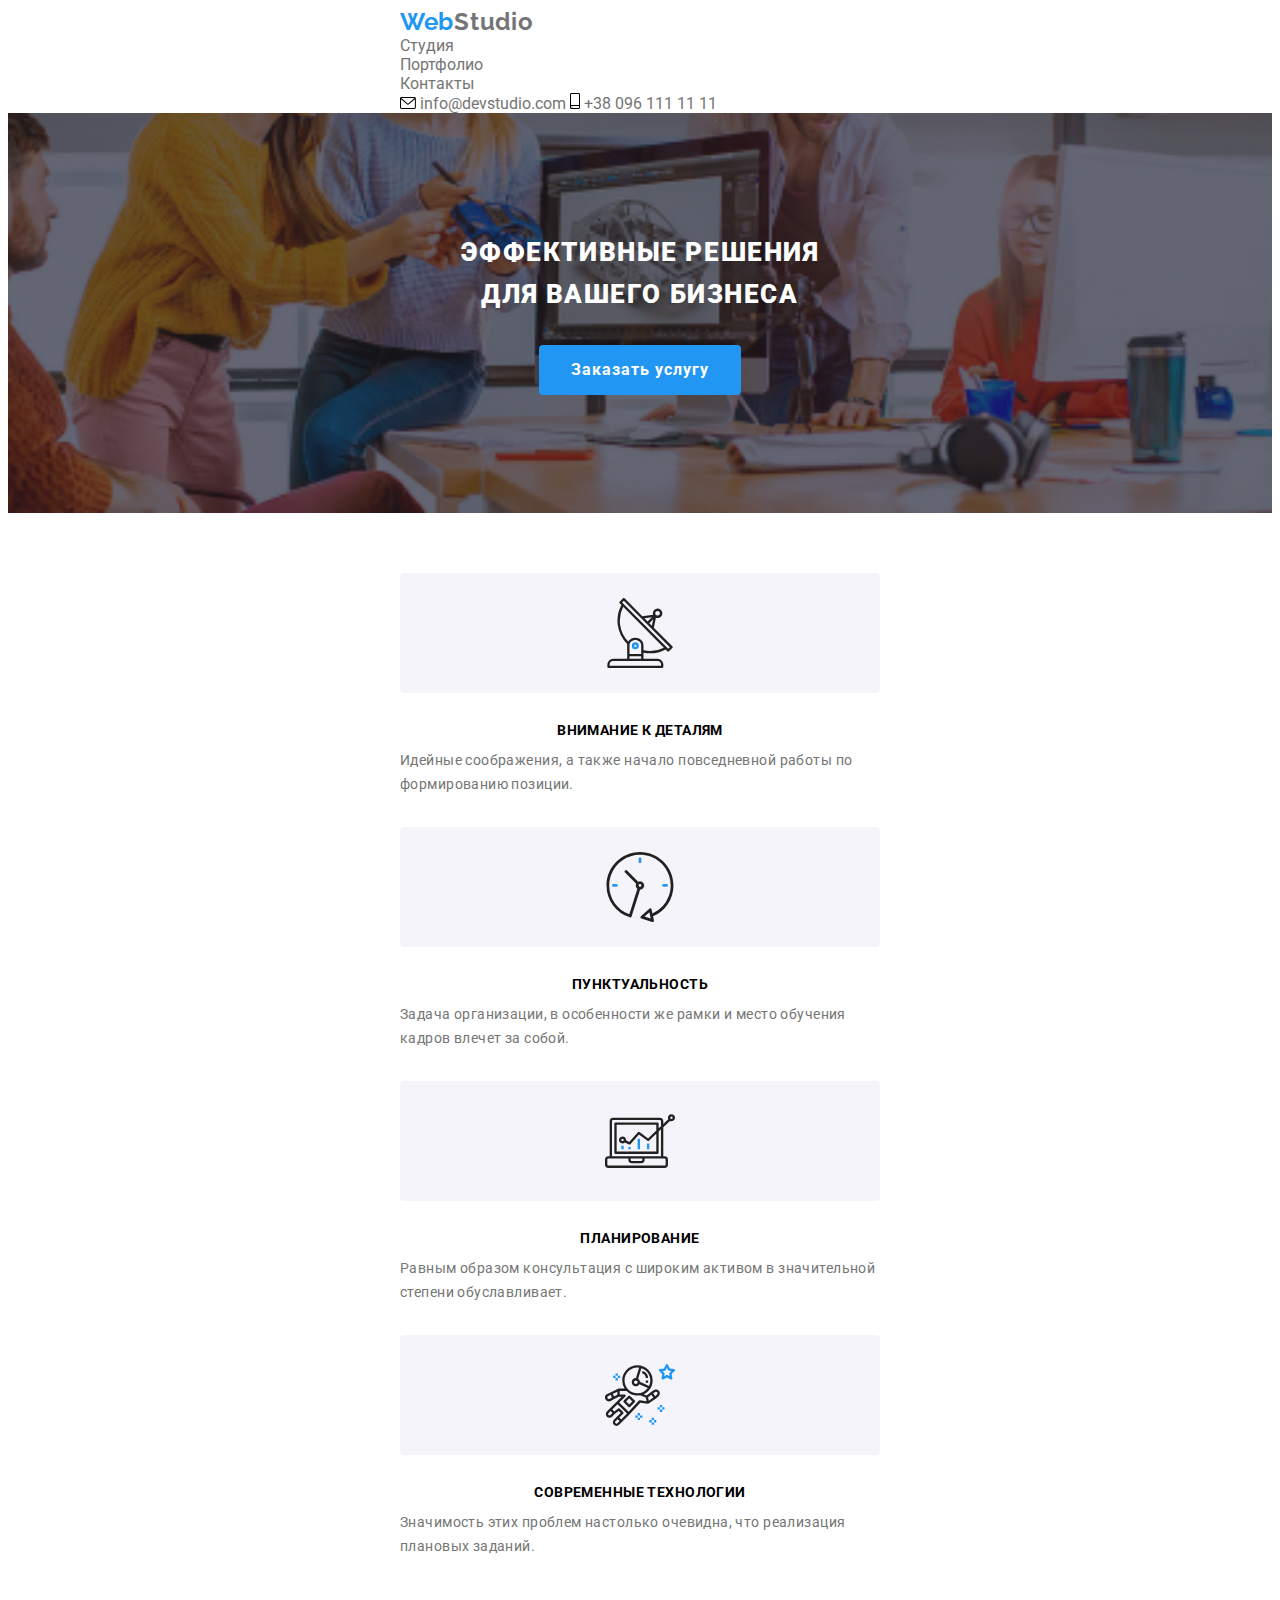
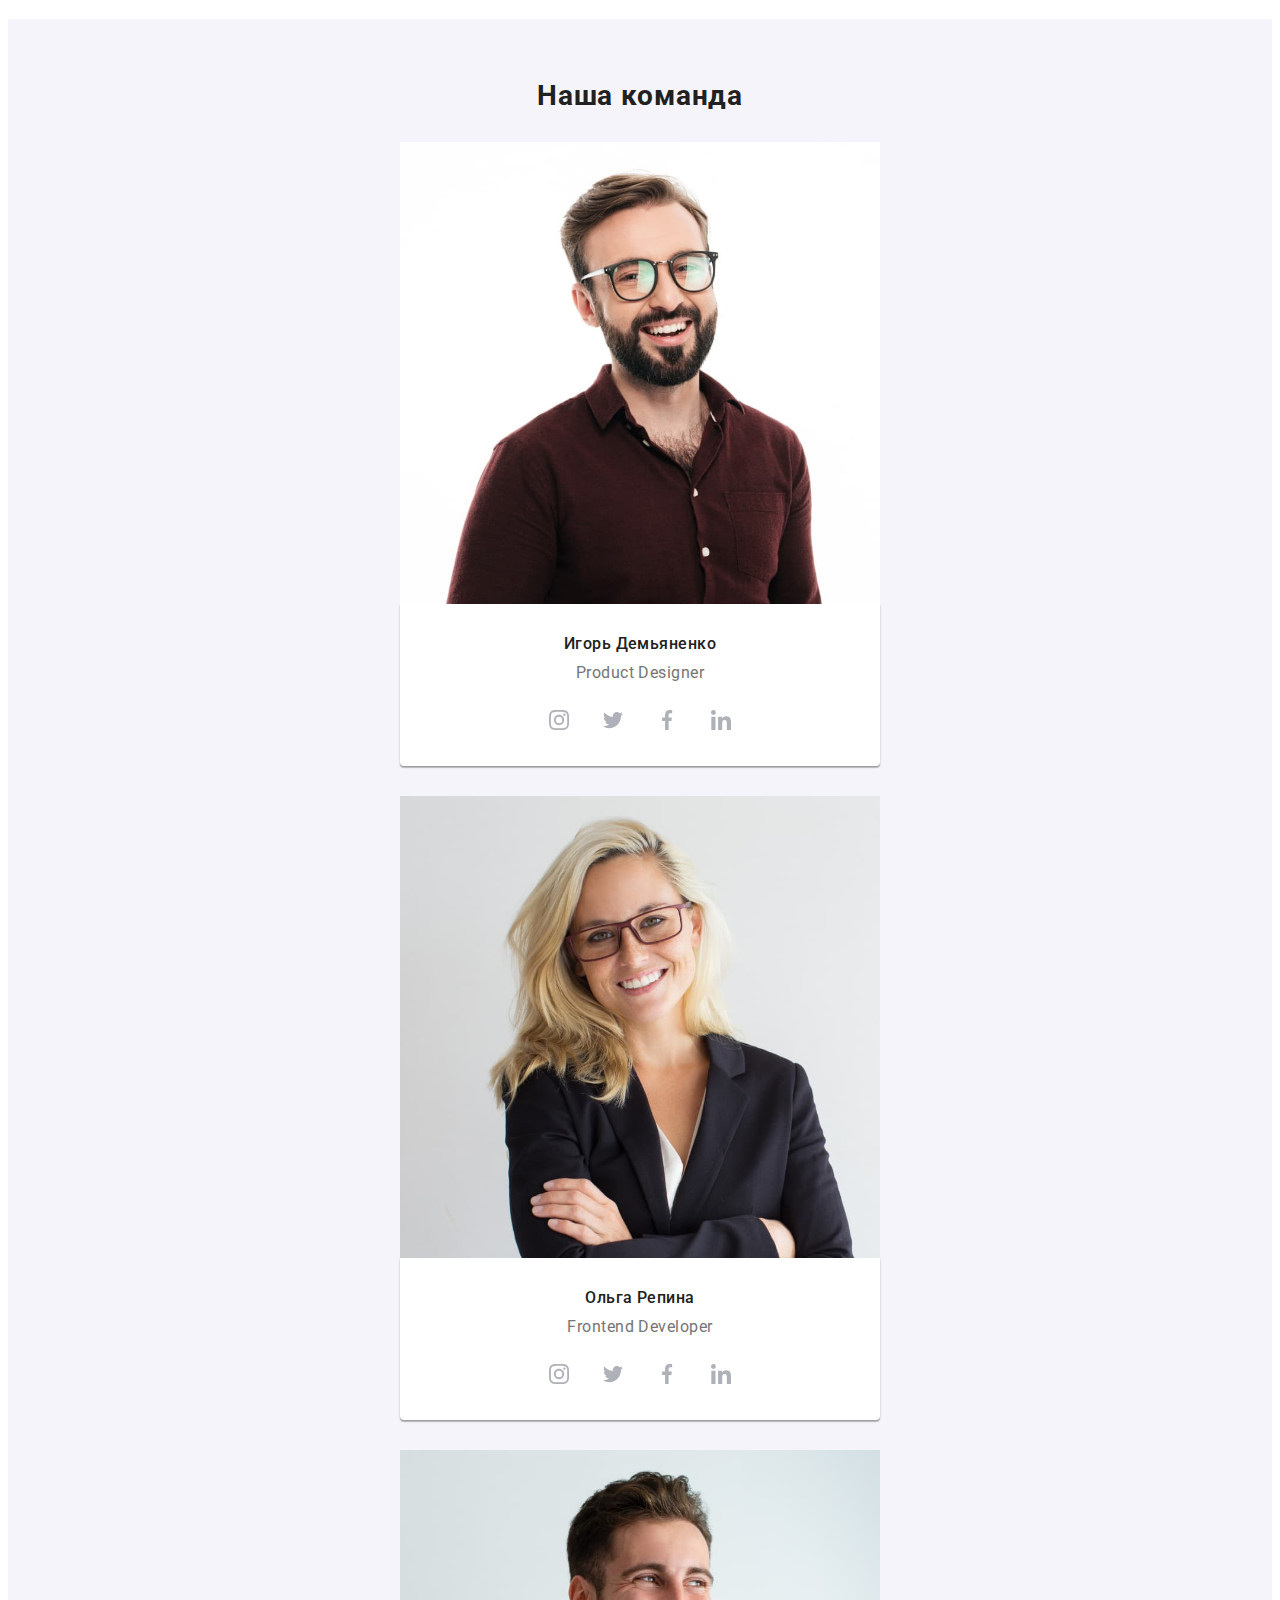
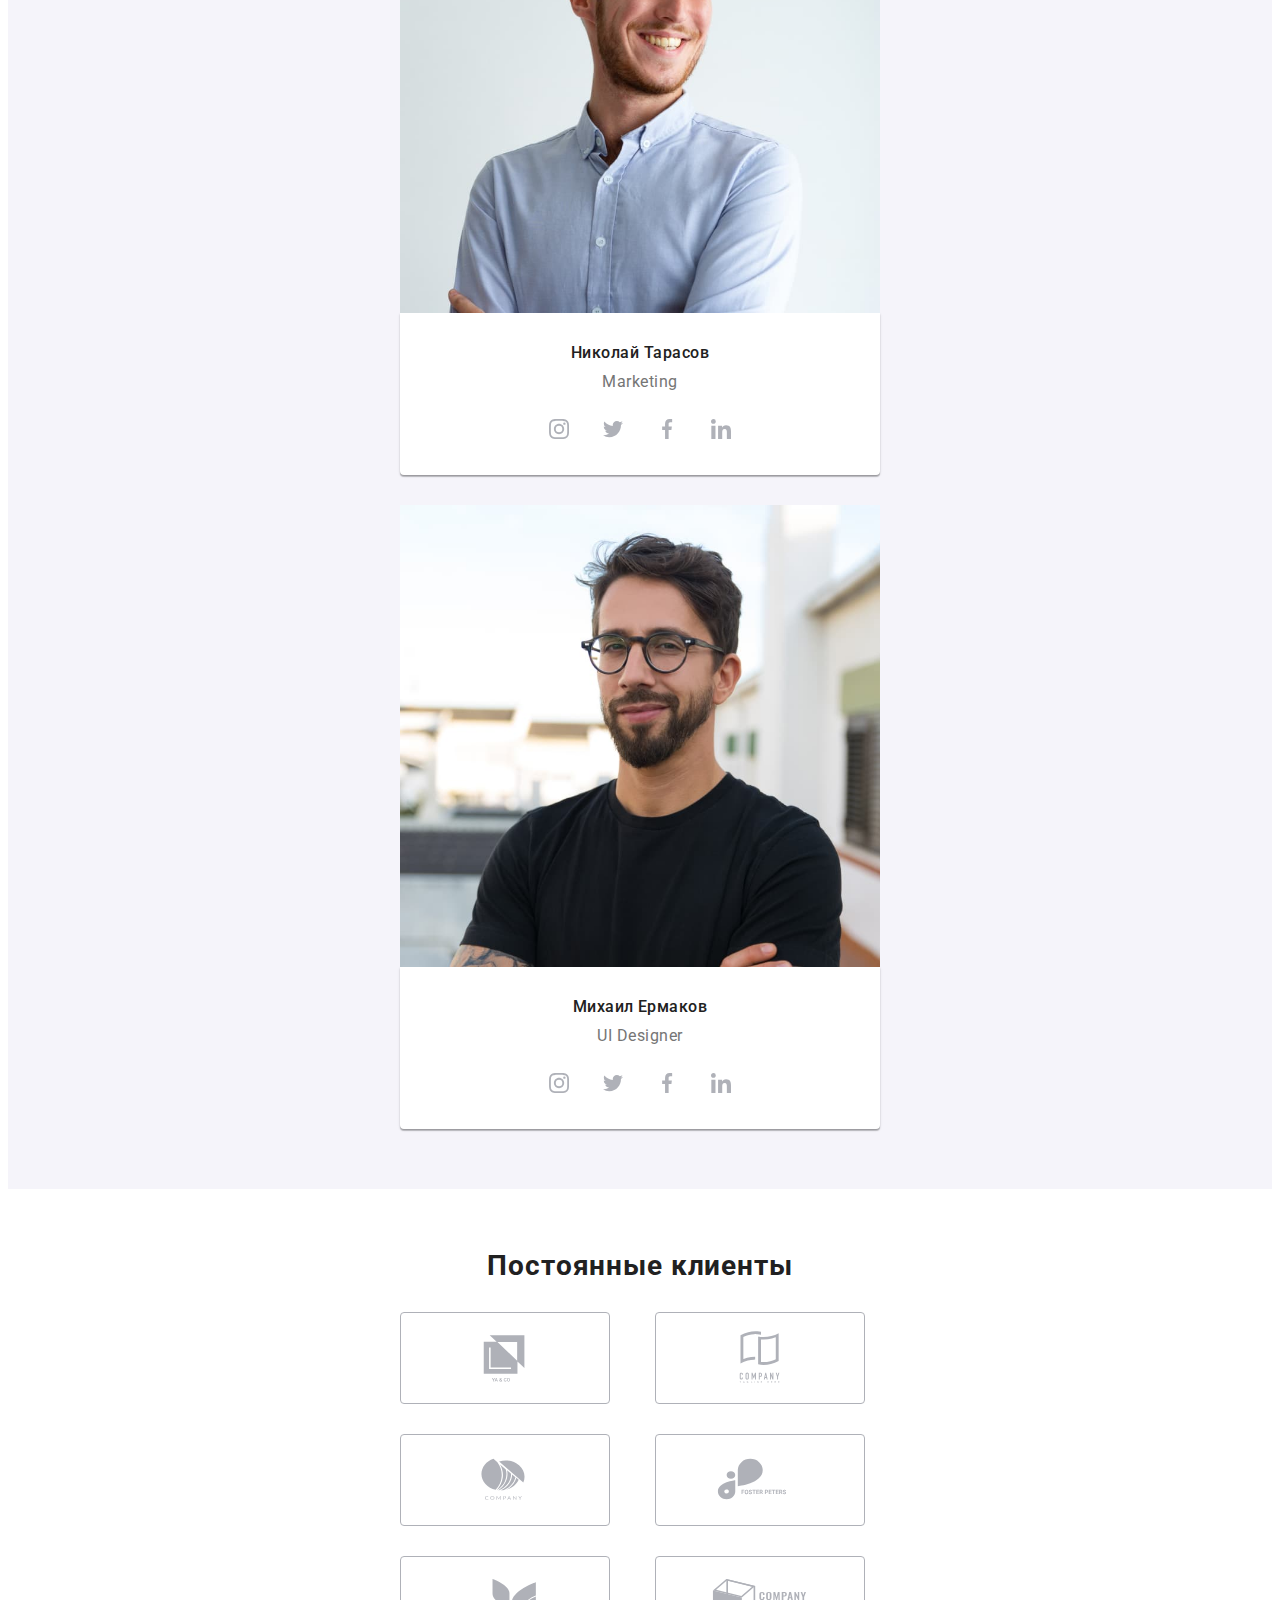
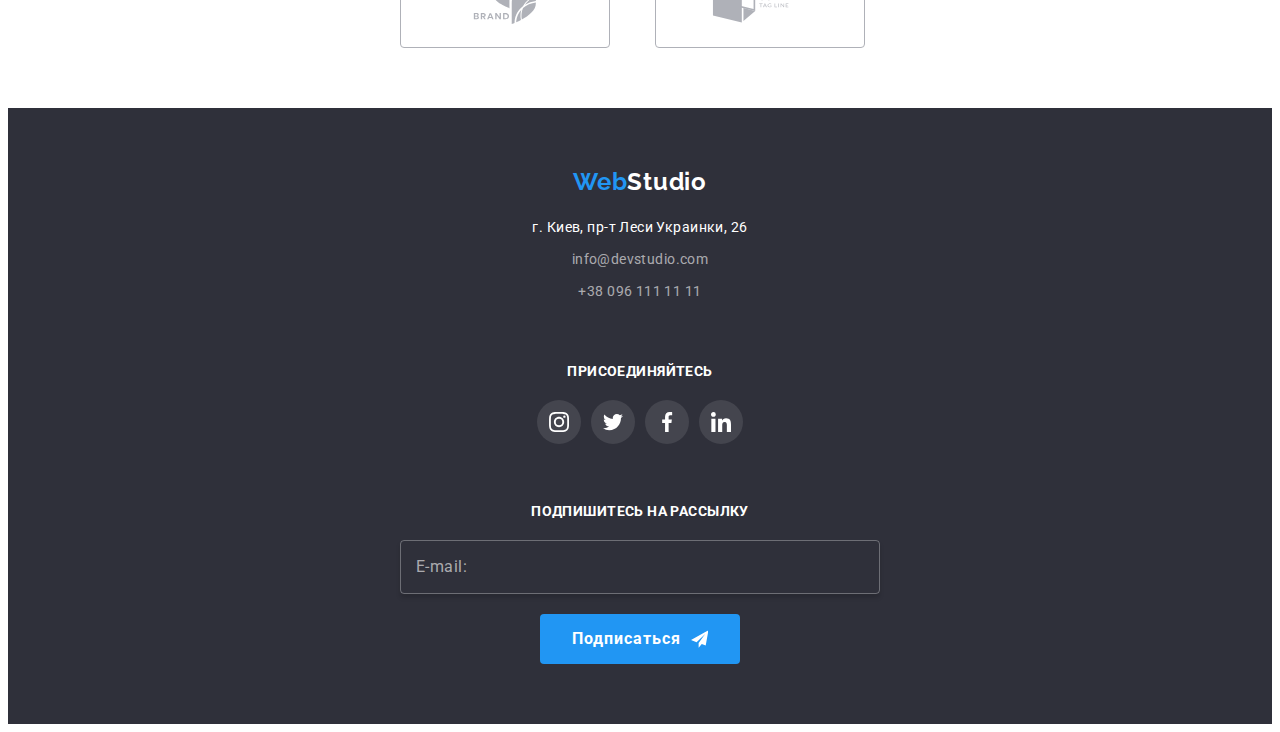
==== index.html @ 23991905 "2" ====
<!DOCTYPE html>
<html lang="ru">

<head>
  <meta charset="UTF-8" />
  <meta http-equiv="X-UA-Compatible" content="IE=edge" />
  <meta name="viewport" content="width=device-width, initial-scale=1.0" />
  <title>WebStudio</title>
  <link href="https://fonts.googleapis.com/css2?family=Raleway:wght@700&family=Roboto:wght@400;500;700;900&display=swap"
    rel="stylesheet" />
  <link rel="stylesheet" href="https://cdnjs.cloudflare.com/ajax/libs/modern-normalize/1.1.0/modern-normalize.min.css"
    integrity="sha512-wpPYUAdjBVSE4KJnH1VR1HeZfpl1ub8YT/NKx4PuQ5NmX2tKuGu6U/JRp5y+Y8XG2tV+wKQpNHVUX03MfMFn9Q=="
    crossorigin="anonymous" referrerpolicy="no-referrer" />
  <link rel="stylesheet" href="./css/main.min.css" />
</head>

<body>
  <header class="head">
    <div class="container head__container">
      <nav class="head__nav">
        <a class="link logo head__logo logo--dark" href="./index.html">
          <p lang="en"><span class="logo__first-word">Web</span>Studio</p>
        </a>
        <ul class="list head__list">
          <li class="head__item current"><a class="link head__link current" href="./index.html">Cтудия</a></li>
          <li class="head__item"><a class="link head__link" href="./portfolio.html">Портфолио</a></li>
          <li class="head__item"><a class="link head__link" href="">Контакты</a></li>
        </ul>
      </nav>
      <div class="contacts head__contacts">
        <a class="link head__link contacts__mail" href="mailto:info@devstudio.com">
          <svg class="contacts__envelope" width="16" height="12">
            <use href="./images/icons.svg#envelope"></use>
          </svg>
          info@devstudio.com
        </a>
        <a class="link head__link contacts__tel" href="tel:+380961111111">
          <svg class="contacts__smartphone" width="10" height="16">
            <use href="./images/icons.svg#smartphone"></use>
          </svg>
          +38 096 111 11 11
        </a>
      </div>
    </div>
  </header>

  <main>
    <section class="hero">
      <div class="container">
        <h1 class="hero__title">
          Эффективные решения <span class="indent">для вашего бизнеса</span>
        </h1>
        <button data-modal-open class="btn hero__btn" type="button">Заказать услугу</button>
      </div>
    </section>

    <section class="section features">
      <div class="container">
        <h2 class="hidden">Наши преимущества</h2>
        <ul class="list features__list">
          <li class="features__item">
            <div class="features__icon-wrap">
              <svg class="" width="70" height="70">
                <use href="./images/icons.svg#icon-antenna"></use>
              </svg>
            </div>
            <h3 class="features__name">Внимание к деталям</h3>
            <p class="features__text">
              Идейные соображения, а также начало повседневной работы по формированию позиции.
            </p>
          </li>
          <li class="features__item">
            <div class="features__icon-wrap">
              <svg class="" width="70" height="70">
                <use href="./images/icons.svg#icon-clock"></use>
              </svg>
            </div>
            <h3 class="features__name">Пунктуальность</h3>
            <p class="features__text">
              Задача организации, в особенности же рамки и место обучения кадров влечет за собой.
            </p>
          </li>
          <li class="features__item">
            <div class="features__icon-wrap">
              <svg class="" width="70" height="70">
                <use href="./images/icons.svg#icon-diagram"></use>
              </svg>
            </div>
            <h3 class="features__name">Планирование</h3>
            <p class="features__text">
              Равным образом консультация с широким активом в значительной степени обуславливает.
            </p>
          </li>
          <li class="features__item">
            <div class="features__icon-wrap">
              <svg class="" width="70" height="70">
                <use href="./images/icons.svg#icon-astronaut"></use>
              </svg>
            </div>
            <h3 class="features__name">Современные технологии</h3>
            <p class="features__text">
              Значимость этих проблем настолько очевидна, что реализация плановых заданий.
            </p>
          </li>
        </ul>
      </div>
    </section>

    <!-- <section class="subject section">
      <div class="container">
        <h2 class="title subject__title">Чем мы занимаемся</h2>
        <ul class="list subject__list">
          <li class="subject__item">
            <img src="./images/box-1.jpg" width="370" alt="руки человека на клавиатуре компьютера" />
            <div class="subject__text-wrap">
              <p class="subject__text">Десктопные приложения</p>
            </div>
          </li>
          <li class="subject__item">
            <img src="./images/box-2.jpg" width="370" alt="человек за компьютером, держащий в руке телефон" />
            <div class="subject__text-wrap">
              <p class="subject__text">Мобильные приложения</p>
            </div>
          </li>
          <li class="subject__item">
            <img src="./images/box-3.jpg" width="370" alt="человек, рисующий на планшете" />
            <div class="subject__text-wrap">
              <p class="subject__text">Дизайнерские решения</p>
            </div>
          </li>
        </ul>
      </div>
    </section> -->

    <section class="team section">
      <div class="container">
        <h2 class="title team__title">Наша команда</h2>
        <ul class="list team__list">
          <li class="team__item">
            <img class="team__photo" src="./images/img-1.jpg" width="270" alt="Фото Игоря Демьяненко" />
            <div class="team__label">
              <h3 class="team__name">Игорь Демьяненко</h3>
              <p class="team__position" lang="en">Product Designer</p>
              <ul class="list social">
                <li class="social__item">
                  <a class="link social__link" href="">
                    <svg class="social__icon" width="20" height="20">
                      <use href="./images/icons.svg#icon-instagram"></use>
                    </svg>
                  </a>
                </li>
                <li class="social__item">
                  <a class="link social__link" href="">
                    <svg class="social__icon" width="20" height="20">
                      <use href="./images/icons.svg#icon-twitter"></use>
                    </svg>
                  </a>
                </li>
                <li class="social__item">
                  <a class="link social__link" href="">
                    <svg class="social__icon" width="20" height="20">
                      <use href="./images/icons.svg#icon-facebook"></use>
                    </svg>
                  </a>
                </li>
                <li class="social__item">
                  <a class="link social__link" href="">
                    <svg class="social__icon" width="20" height="20">
                      <use href="./images/icons.svg#icon-linkedin"></use>
                    </svg>
                  </a>
                </li>
              </ul>
            </div>
          </li>
          <li class="team__item">
            <img class="team__photo" src="./images/img-2.jpg" width="270" alt="Фото Ольги Репиной" />
            <div class="team__label">
              <h3 class="team__name">Ольга Репина</h3>
              <p class="team__position" lang="en">Frontend Developer</p>
              <ul class=" list social">
                <li class="social__item">
                  <a class="link social__link" href="">
                    <svg class="social__icon" width="20" height="20">
                      <use href="./images/icons.svg#icon-instagram"></use>
                    </svg>
                  </a>
                </li>
                <li class="social__item">
                  <a class="link social__link" href="">
                    <svg class="social__icon" width="20" height="20">
                      <use href="./images/icons.svg#icon-twitter"></use>
                    </svg>
                  </a>
                </li>
                <li class="social__item">
                  <a class="link social__link" href="">
                    <svg class="social__icon" width="20" height="20">
                      <use href="./images/icons.svg#icon-facebook"></use>
                    </svg>
                  </a>
                </li>
                <li class="social__item">
                  <a class="link social__link" href="">
                    <svg class="social__icon" width="20" height="20">
                      <use href="./images/icons.svg#icon-linkedin"></use>
                    </svg>
                  </a>
                </li>
              </ul>
            </div>
          </li>
          <li class="team__item">
            <img class="team__photo" src="./images/img-3.jpg" width="270" alt="Фото Николая Тарасова" />
            <div class="team__label">
              <h3 class="team__name">Николай Тарасов</h3>
              <p class="team__position" lang="en">Marketing</p>
              <ul class="list social">
                <li class="social__item">
                  <a class="link social__link" href="">
                    <svg class="social__icon" width="20" height="20">
                      <use href="./images/icons.svg#icon-instagram"></use>
                    </svg>
                  </a>
                </li>
                <li class="social__item">
                  <a class="link social__link" href="">
                    <svg class="social__icon" width="20" height="20">
                      <use href="./images/icons.svg#icon-twitter"></use>
                    </svg>
                  </a>
                </li>
                <li class="social__item">
                  <a class="link social__link" href="">
                    <svg class="social__icon" width="20" height="20">
                      <use href="./images/icons.svg#icon-facebook"></use>
                    </svg>
                  </a>
                </li>
                <li class="social__item">
                  <a class="link social__link" href="">
                    <svg class="social__icon" width="20" height="20">
                      <use href="./images/icons.svg#icon-linkedin"></use>
                    </svg>
                  </a>
                </li>
              </ul>
            </div>
          </li>
          <li class="team__item">
            <img class="team__photo" src="./images/img-4.jpg" width="270" alt="Фото Михаила Ермакова" />
            <div class="team__label">
              <h3 class="team__name">Михаил Ермаков</h3>
              <p class="team__position" lang="en">UI Designer</p>
              <ul class="list social">
                <li class="social__item">
                  <a class="link social__link" href="">
                    <svg class="social__icon" width="20" height="20">
                      <use href="./images/icons.svg#icon-instagram"></use>
                    </svg>
                  </a>
                </li>
                <li class="social__item">
                  <a class="link social__link" href="">
                    <svg class="social__icon" width="20" height="20">
                      <use href="./images/icons.svg#icon-twitter"></use>
                    </svg>
                  </a>
                </li>
                <li class="social__item">
                  <a class="link social__link" href="">
                    <svg class="social__icon" width="20" height="20">
                      <use href="./images/icons.svg#icon-facebook"></use>
                    </svg>
                  </a>
                </li>
                <li class="social__item">
                  <a class="link social__link" href="">
                    <svg class="social__icon" width="20" height="20">
                      <use href="./images/icons.svg#icon-linkedin"></use>
                    </svg>
                  </a>
                </li>
              </ul>
            </div>
          </li>
        </ul>
      </div>
    </section>
    <section class="clients section">
      <div class="container">
        <h2 class="title clients__title">Постоянные клиенты</h2>
        <ul class="list clients__list">
          <li class="clients__item">
            <a href="" class="link clients__link">
              <svg class="clients__icon" width="106" height="60">
                <use href="./images/icons.svg#icon-client1"></use>
              </svg>
            </a>
          </li>
          <li class="clients__item">
            <a href="" class="link clients__link">
              <svg class="clients__icon" width="106" height="60">
                <use href="./images/icons.svg#icon-client2"></use>
              </svg>
            </a>
          </li>

          <li class="clients__item">
            <a href="" class="link clients__link">
              <svg class="clients__icon" width="106" height="60">
                <use href="./images/icons.svg#icon-client3"></use>
              </svg>
            </a>
          </li>
          <li class="clients__item">
            <a href="" class="link clients__link">
              <svg class="clients__icon" width="106" height="60">
                <use href="./images/icons.svg#icon-client4"></use>
              </svg>
            </a>
          </li>
          <li class="clients__item">
            <a href="" class="link clients__link">
              <svg class="clients__icon" width="106" height="60">
                <use href="./images/icons.svg#icon-client5"></use>
              </svg>
            </a>
          </li>
          <li class="clients__item">
            <a href="" class="link clients__link">
              <svg class="clients__icon" width="106" height="60">
                <use href="./images/icons.svg#icon-client6"></use>
              </svg>
            </a>
          </li>
        </ul>
      </div>
    </section>
  </main>
  <footer class="footer">
    <div class="container footer-wrap">
      <div>
        <a class="link logo footer__logo logo--light" href="./index.html">
          <p lang="en"><span class="logo__first-word">Web</span>Studio</p>
        </a>
        <address class="address">
          <ul class="list address__list">
            <li class="address__item">
              <a class="link address__link address__link--white " href="">г. Киев, пр-т Леси Украинки, 26 </a>
            </li>
            <li class="address__item">
              <a class="link address__link" href="mailto:info@devstudio.com">info@devstudio.com</a>
            </li>
            <li class="address__item">
              <a class="link address__link" href="tel:+380961111111">+38 096 111 11 11</a>
            </li>
          </ul>
        </address>
      </div>
      <div class="join">
        <p class="join__text">Присоединяйтесь</p>
        <ul class="list join__list-social">
          <li class="join__social-item">
            <a class="link join__social-link" href="">
              <svg class="join__social-icon" width="20" height="20">
                <use href="./images/icons.svg#icon-instagram"></use>
              </svg>
            </a>
          </li>
          <li class="join__social-item">
            <a class="link join__social-link" href="">
              <svg class="join__social-icon" width="20" height="20">
                <use href="./images/icons.svg#icon-twitter"></use>
              </svg>
            </a>
          </li>
          <li class="join__social-item">
            <a class="link join__social-link" href="">
              <svg class="join__social-icon" width="20" height="20">
                <use href="./images/icons.svg#icon-facebook"></use>
              </svg>
            </a>
          </li>
          <li class="join__social-item">
            <a class="link join__social-link" href="">
              <svg class="join__social-icon" width="20" height="20">
                <use href="./images/icons.svg#icon-linkedin"></use>
              </svg>
            </a>
          </li>
        </ul>
      </div>
      <div class="abonnement">
        <p class="abonnement__text">Подпишитесь на рассылку</p>
        <form name="abonnement" autocomplete="on" class="abonnement__form">
          <div class="abonnement__input-wrapper">
            <label for="email" class="abonnement__label">E-mail:</label>
            <input type="email" name="user-email" id="email" class="abonnement__input">
          </div>
          <button type="submit" class="btn abonnement__btn">
            Подписаться
            <svg class="btn__icon-send" width="24" height="24">
              <use href="./images/icons.svg#icon-send"></use>
            </svg>
          </button>
        </form>
      </div>
    </div>
  </footer>

  <!-- <div class="backdrop is-hidden" data-modal>
    <div class="modal">
      <button type="button" class="modal__close" data-modal-close>&#10006;</button>
      <p class="modal__title">Оставьте свои данные, мы вам перезвоним</p>
      <form class="form" autocomplete="off">
        <div class="form__field">
          <label for="inp-name" class="form-label">Имя</label>
          <input class="form-input" type="text" name="Name" id="inp-name" autofocus required />
          <svg class="form-icon" width="18" height="18">
            <use href="./images/icons.svg#icon-person"></use>
          </svg>
        </div>
        <div class="form__field">
          <label for="inp-tel" class="form-label">Телефон</label>
          <input class="form-input" type="tel" name="Phone" id="inp-tel" required />
          <svg class="form-icon" width="18" height="18">
            <use href="./images/icons.svg#icon-tel"></use>
          </svg>
        </div>
        <div class="form__field">
          <label for="inp-email" class="form-label">Почта</label>
          <input class="form-input" type="email" name="E-mail" id="inp-email" />
          <svg class="form-icon" width="18" height="18">
            <use href="./images/icons.svg#icon-post"></use>
          </svg>
        </div>
        <div class="form__field field-textarea">
          <label class="form-label" for="inp-textarea">Комментарий</label>
          <textarea class="form-textarea" name="comment" id="inp-textarea" placeholder="Введите текст"></textarea>
        </div>
        <div class="form__check">
          <input type="checkbox" class="checkbox" name="agree" id="inp-check" />
          <label for="inp-check" class="checkbox-label">
            Соглашаюсь с рассылкой и принимаю <a href="" class="link-checkbox">Условия
              договора</a>
          </label>
        </div>
        <button type="submit" class="btn modal__btn">Отправить</button>
      </form>
    </div>
  </div> -->

  <script src="./js/modal.js"></script>

</body>

</html>
---- css/main.min.css ----
:root{--logo-font-family: "Raleway", sans-serif;--primary-font-family: "Roboto", sans-serif;--back-color: #2f303a;--secondary-bg-color: #f5f4fa;--accent-color: #2196f3;--hover-btn-color: #188ce8;--primary-text-color: #212121;--secondary-text-color: #757575;--white-color: #ffffff;--black-color: #000000;--border-color: #eeeeee;--input-border-color: rgba(255, 255, 255, 0.3);--line-color: #ececec;--border-color-icon: #afb1b8;--light-transparent-color: #ffffff99}h1,h2,h3,h4,p{margin-top:0;margin-bottom:0}ul,ol{margin-top:0;margin-bottom:0;padding-left:0}img{display:block;margin:0;padding:0}.list{list-style:none;padding:0;margin:0}.link{text-decoration:none;color:currentColor}.section{padding-top:60px;padding-bottom:60px}.container{width:100%;padding-left:15px;padding-right:15px;margin-left:auto;margin-right:auto}@media screen and (min-width: 480px){.container{width:480px}}body{font-family:var(--primary-font-family),sans-serif;color:var(--secondary-text-color)}.title{font-size:28px;font-weight:700;line-height:1.18;text-align:center;letter-spacing:.03em;color:var(--primary-text-color);margin-bottom:30px}.logo{font-family:var(--logo-font-family);font-style:normal;font-size:24px;font-weight:700;line-height:1.17;letter-spacing:.03em;-webkit-transition:color 250ms cubic-bezier(0.4, 0, 0.2, 1);transition:color 250ms cubic-bezier(0.4, 0, 0.2, 1)}.logo__first-word{color:var(--accent-color)}.logo:hover,.logo:focus{color:var(--accent-color)}.footer__logo{display:inline-block;margin-bottom:20px}.logo--light{color:var(--white-color)}.abonnement__text{font-size:14px;font-weight:700;line-height:1.14;letter-spacing:.03em;text-transform:uppercase;color:var(--white-color);margin-bottom:20px}.abonnement__label{margin-right:2px;font-family:var(--primary-font-family);font-style:normal;font-size:16px;font-weight:400;line-height:1.25;letter-spacing:.03em;color:rgba(255,255,255,.6)}.abonnement__input-wrapper{display:-webkit-box;display:-ms-flexbox;display:flex;-webkit-box-pack:justify;-ms-flex-pack:justify;justify-content:space-between;-webkit-box-align:center;-ms-flex-align:center;align-items:center;max-width:450px;border:1px solid var(--input-border-color);border-radius:4px;-webkit-box-shadow:0px 4px 4px rgba(0,0,0,.15);box-shadow:0px 4px 4px rgba(0,0,0,.15);padding-left:15px;padding-right:15px;margin-bottom:20px;-webkit-transition:border-color 250ms cubic-bezier(0.4, 0, 0.2, 1);transition:border-color 250ms cubic-bezier(0.4, 0, 0.2, 1)}.abonnement__input-wrapper:focus-within{border-color:var(--accent-color)}.abonnement__input{-webkit-box-flex:1;-ms-flex-positive:1;flex-grow:1;height:50px;max-width:387px;border:none;background-color:rgba(0,0,0,0);color:var(--white-color);outline:none}.btn{font-family:inherit;font-size:16px;font-weight:700;line-height:1.88;font-style:normal;letter-spacing:.06em;text-align:center;color:var(--white-color);background-color:var(--accent-color);cursor:pointer;padding:10px 32px;border-radius:4px;border:0px;-webkit-transition:background-color 250ms cubic-bezier(0.4, 0, 0.2, 1);transition:background-color 250ms cubic-bezier(0.4, 0, 0.2, 1)}.btn:hover,.btn:focus{background-color:var(--hover-btn-color)}.abonnement__btn{display:-webkit-inline-box;display:-ms-inline-flexbox;display:inline-flex;-webkit-box-align:center;-ms-flex-align:center;align-items:center;max-width:200px;-webkit-transition:background-color 250ms cubic-bezier(0.4, 0, 0.2, 1);transition:background-color 250ms cubic-bezier(0.4, 0, 0.2, 1)}.btn__icon-send{margin-left:10px}.hidden{position:absolute;width:1px;height:1px;margin:-1px;padding:0;overflow:hidden;border:0;clip:rect(0 0 0 0)}.indent{display:block}.hero{background-color:var(--back-color);padding-top:118px;padding-bottom:118px;text-align:center;background-image:-webkit-gradient(linear, left top, left bottom, from(rgba(47, 48, 58, 0.4)), to(rgba(47, 48, 58, 0.4))),url("../images/Img-background-mobile.jpg");background-image:linear-gradient(rgba(47, 48, 58, 0.4), rgba(47, 48, 58, 0.4)),url("../images/Img-background-mobile.jpg");background-repeat:no-repeat;background-position:center;background-size:cover;margin-left:auto;margin-right:auto}.hero__title{font-size:26px;font-weight:900;line-height:1.62;letter-spacing:.06em;text-transform:uppercase;color:var(--white-color);margin-bottom:30px}.features__item{margin-bottom:30px}.features__list{margin-bottom:-30px}.features__icon-wrap{display:-webkit-box;display:-ms-flexbox;display:flex;-webkit-box-pack:center;-ms-flex-pack:center;justify-content:center;-webkit-box-align:center;-ms-flex-align:center;align-items:center;max-width:100%;height:120px;background-color:var(--secondary-bg-color);border-radius:4px;margin-bottom:30px}.features__name{font-size:14px;font-weight:700;line-height:1.14;letter-spacing:.03em;text-align:center;color:var(--black-color);margin-bottom:10px;text-transform:uppercase}.features__text{font-size:14px;font-weight:400;line-height:1.71;letter-spacing:.03em}.team{background-color:var(--secondary-bg-color)}.team__list{margin-bottom:-30px}.team__item{width:100%;margin-bottom:30px}.team__photo{width:100%}.team__label{background-color:var(--white-color);background-size:cover;-webkit-box-shadow:0px 1px 3px rgba(0,0,0,.12),0px 1px 1px rgba(0,0,0,.14),0px 2px 1px rgba(0,0,0,.2);box-shadow:0px 1px 3px rgba(0,0,0,.12),0px 1px 1px rgba(0,0,0,.14),0px 2px 1px rgba(0,0,0,.2);border-radius:0px 0px 4px 4px;padding-top:30px;padding-bottom:24px;margin-left:auto;margin-right:auto;width:100%}.team__name{font-weight:500;color:var(--primary-text-color);margin-bottom:10px}.team__position,.team__name{font-size:16px;line-height:1.19;text-align:center;letter-spacing:.03em}.social{display:-webkit-box;display:-ms-flexbox;display:flex;-webkit-box-pack:center;-ms-flex-pack:center;justify-content:center;-webkit-box-align:center;-ms-flex-align:center;align-items:center;margin-top:16px}.social__link{display:-webkit-box;display:-ms-flexbox;display:flex;-webkit-box-pack:center;-ms-flex-pack:center;justify-content:center;-webkit-box-align:center;-ms-flex-align:center;align-items:center;width:44px;height:44px;border:0;border-radius:50%;color:var(--border-color-icon);-webkit-transition:background-color 250ms cubic-bezier(0.4, 0, 0.2, 1);transition:background-color 250ms cubic-bezier(0.4, 0, 0.2, 1)}.social__link:hover,.social__link:focus{background-color:var(--accent-color)}.social__item:not(:last-child){margin-right:10px}.social__icon{fill:currentColor;-webkit-transition:color 250ms cubic-bezier(0.4, 0, 0.2, 1);transition:color 250ms cubic-bezier(0.4, 0, 0.2, 1)}.social__link:hover .social__icon,.social__link:focus .social__icon{color:var(--white-color)}.clients__list{display:-webkit-box;display:-ms-flexbox;display:flex;margin-left:-30px;margin-top:-30px;-ms-flex-wrap:wrap;flex-wrap:wrap;-webkit-box-pack:center;-ms-flex-pack:center;justify-content:center}.clients__item{margin-left:30px;margin-top:30px;-ms-flex-preferred-size:calc((100% - 60px)/2);flex-basis:calc((100% - 60px)/2)}.clients__link{display:-webkit-box;display:-ms-flexbox;display:flex;-webkit-box-pack:center;-ms-flex-pack:center;justify-content:center;-webkit-box-align:center;-ms-flex-align:center;align-items:center;max-width:210px;height:92px;border:1px solid var(--border-color-icon);-webkit-box-sizing:border-box;box-sizing:border-box;border-radius:4px;color:var(--border-color-icon);-webkit-transition:color 250ms cubic-bezier(0.4, 0, 0.2, 1),border-color 250ms cubic-bezier(0.4, 0, 0.2, 1);transition:color 250ms cubic-bezier(0.4, 0, 0.2, 1),border-color 250ms cubic-bezier(0.4, 0, 0.2, 1)}.clients__link:hover{color:var(--accent-color);border-color:var(--accent-color)}.clients__icon{fill:currentColor}.footer{background-color:var(--back-color);padding-top:60px;padding-bottom:60px;text-align:center}.address{margin-bottom:60px}.address__list{font-style:normal;font-size:14px;font-weight:400;line-height:1.71;letter-spacing:.03em}.address__item:not(:last-child){margin-bottom:8px}.address__link{color:var(--light-transparent-color);-webkit-transition:color 250ms cubic-bezier(0.4, 0, 0.2, 1);transition:color 250ms cubic-bezier(0.4, 0, 0.2, 1)}.address__link:hover,.address__link:focus{color:var(--accent-color)}.address__link--white{color:var(--white-color)}.join{margin-bottom:60px}.join__list-social{display:-webkit-box;display:-ms-flexbox;display:flex;-webkit-box-pack:center;-ms-flex-pack:center;justify-content:center;-webkit-box-align:center;-ms-flex-align:center;align-items:center;margin-top:20px}.join__text{font-size:14px;font-weight:700;line-height:1.14;letter-spacing:.03em;text-transform:uppercase;color:var(--white-color)}.join__social-item:not(:last-child){margin-right:10px}.join__social-link{display:-webkit-box;display:-ms-flexbox;display:flex;-webkit-box-pack:center;-ms-flex-pack:center;justify-content:center;-webkit-box-align:center;-ms-flex-align:center;align-items:center;width:44px;height:44px;border:0;border-radius:50%;background-color:rgba(255,255,255,.1);color:var(--white-color);-webkit-transition:background-color 250ms cubic-bezier(0.4, 0, 0.2, 1);transition:background-color 250ms cubic-bezier(0.4, 0, 0.2, 1)}.join__social-link:hover,.join__social-link:focus{background-color:var(--accent-color)}.join__social-icon{fill:currentColor;-webkit-transition:color 250ms cubic-bezier(0.4, 0, 0.2, 1);transition:color 250ms cubic-bezier(0.4, 0, 0.2, 1)}.join__social-link:hover .join__social-icon,.join__social-link:focus .join__social-icon{color:var(--white-color)}.list-selection{display:-webkit-box;display:-ms-flexbox;display:flex;margin-left:-8px;margin-top:-15px;-ms-flex-wrap:wrap;flex-wrap:wrap;margin-bottom:40px}.list-selection__item{margin-right:8px;margin-bottom:15px}.list-selection__btn{font-family:var(--primary-font-family);font-style:normal;font-size:16px;font-weight:500;line-height:1.63;text-align:center;letter-spacing:.03em;background-color:var(--secondary-bg-color);cursor:pointer;color:var(--primary-text-color);border:0;border-radius:4px;padding:6px 22px;-webkit-transition:color 250ms cubic-bezier(0.4, 0, 0.2, 1),background-color 250ms cubic-bezier(0.4, 0, 0.2, 1),-webkit-box-shadow 250ms cubic-bezier(0.4, 0, 0.2, 1);transition:color 250ms cubic-bezier(0.4, 0, 0.2, 1),background-color 250ms cubic-bezier(0.4, 0, 0.2, 1),-webkit-box-shadow 250ms cubic-bezier(0.4, 0, 0.2, 1);transition:color 250ms cubic-bezier(0.4, 0, 0.2, 1),background-color 250ms cubic-bezier(0.4, 0, 0.2, 1),box-shadow 250ms cubic-bezier(0.4, 0, 0.2, 1);transition:color 250ms cubic-bezier(0.4, 0, 0.2, 1),background-color 250ms cubic-bezier(0.4, 0, 0.2, 1),box-shadow 250ms cubic-bezier(0.4, 0, 0.2, 1),-webkit-box-shadow 250ms cubic-bezier(0.4, 0, 0.2, 1)}.list-selection__btn:hover,.list-selection__btn:focus{background-color:var(--accent-color);color:var(--white-color);-webkit-box-shadow:0px 3px 1px rgba(0,0,0,.1),0px 1px 2px rgba(0,0,0,.08),0px 2px 2px rgba(0,0,0,.12);box-shadow:0px 3px 1px rgba(0,0,0,.1),0px 1px 2px rgba(0,0,0,.08),0px 2px 2px rgba(0,0,0,.12)}/*# sourceMappingURL=main.min.css.map */
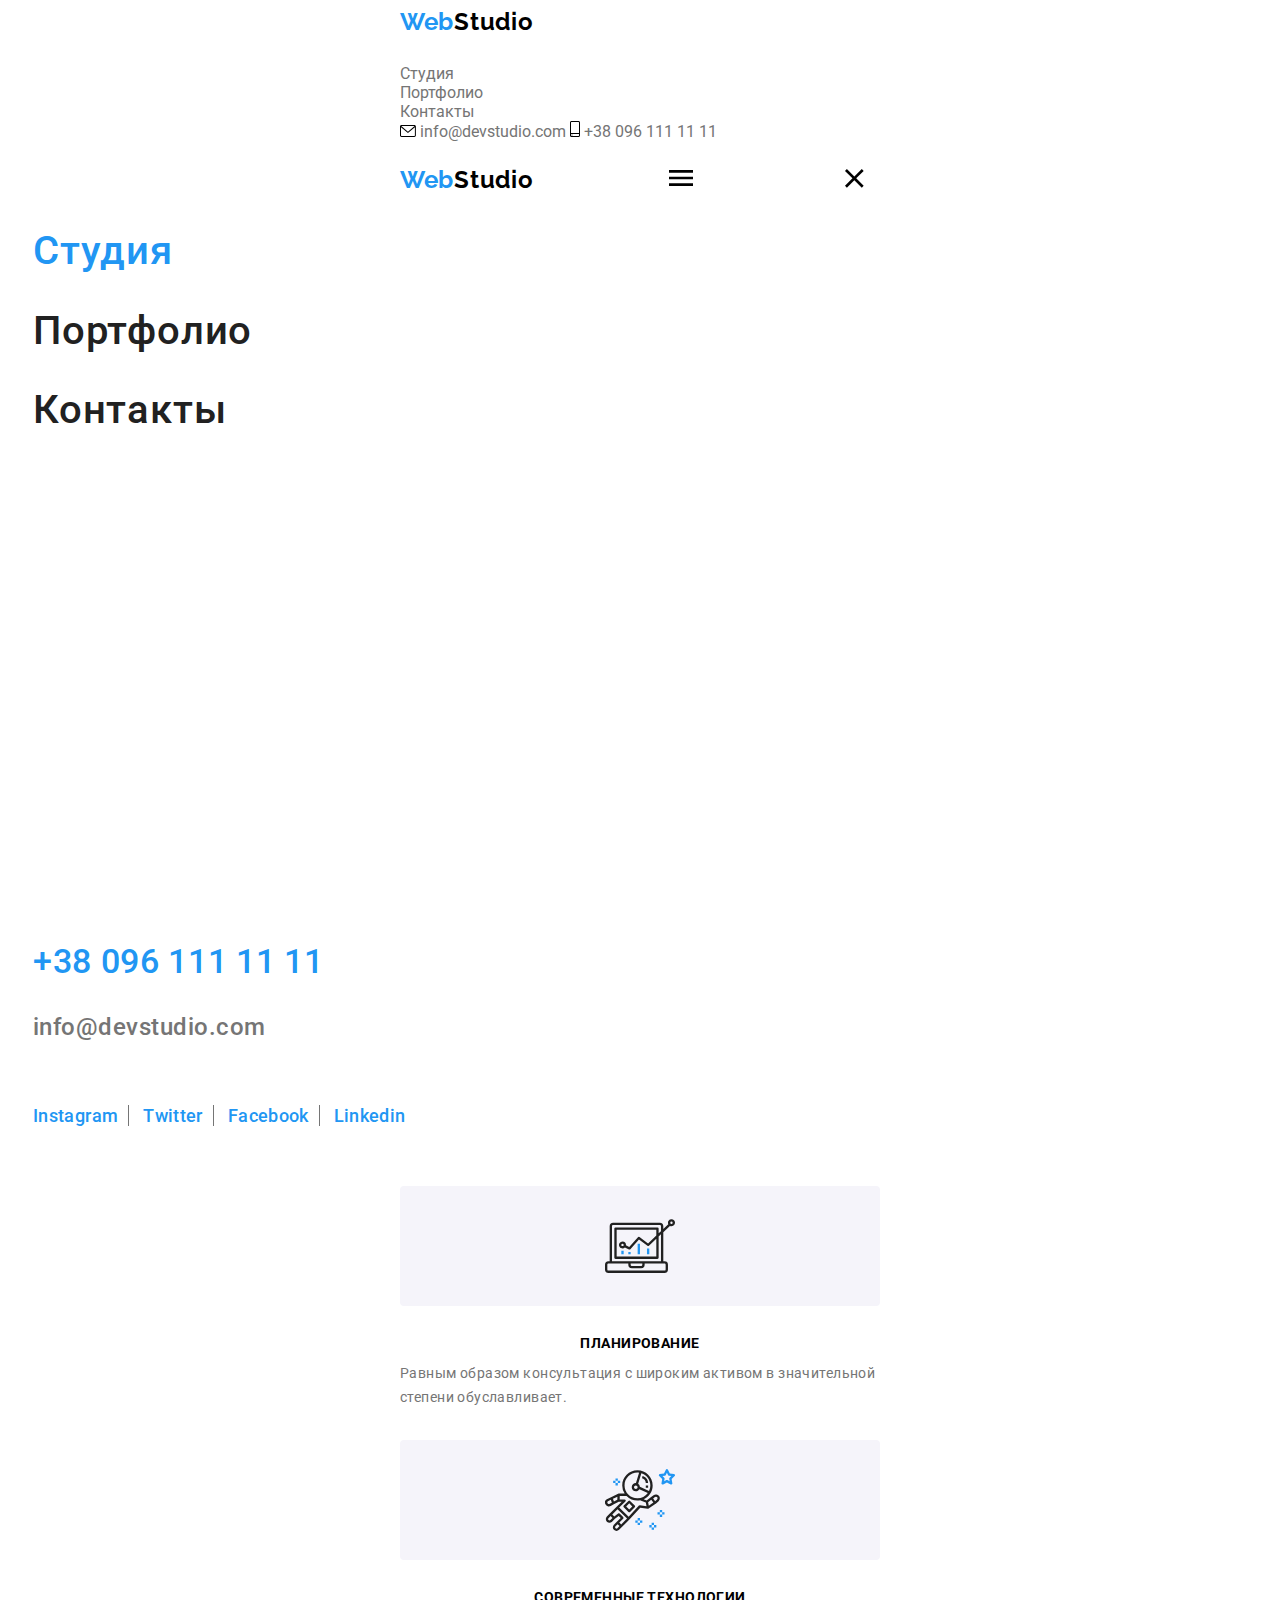
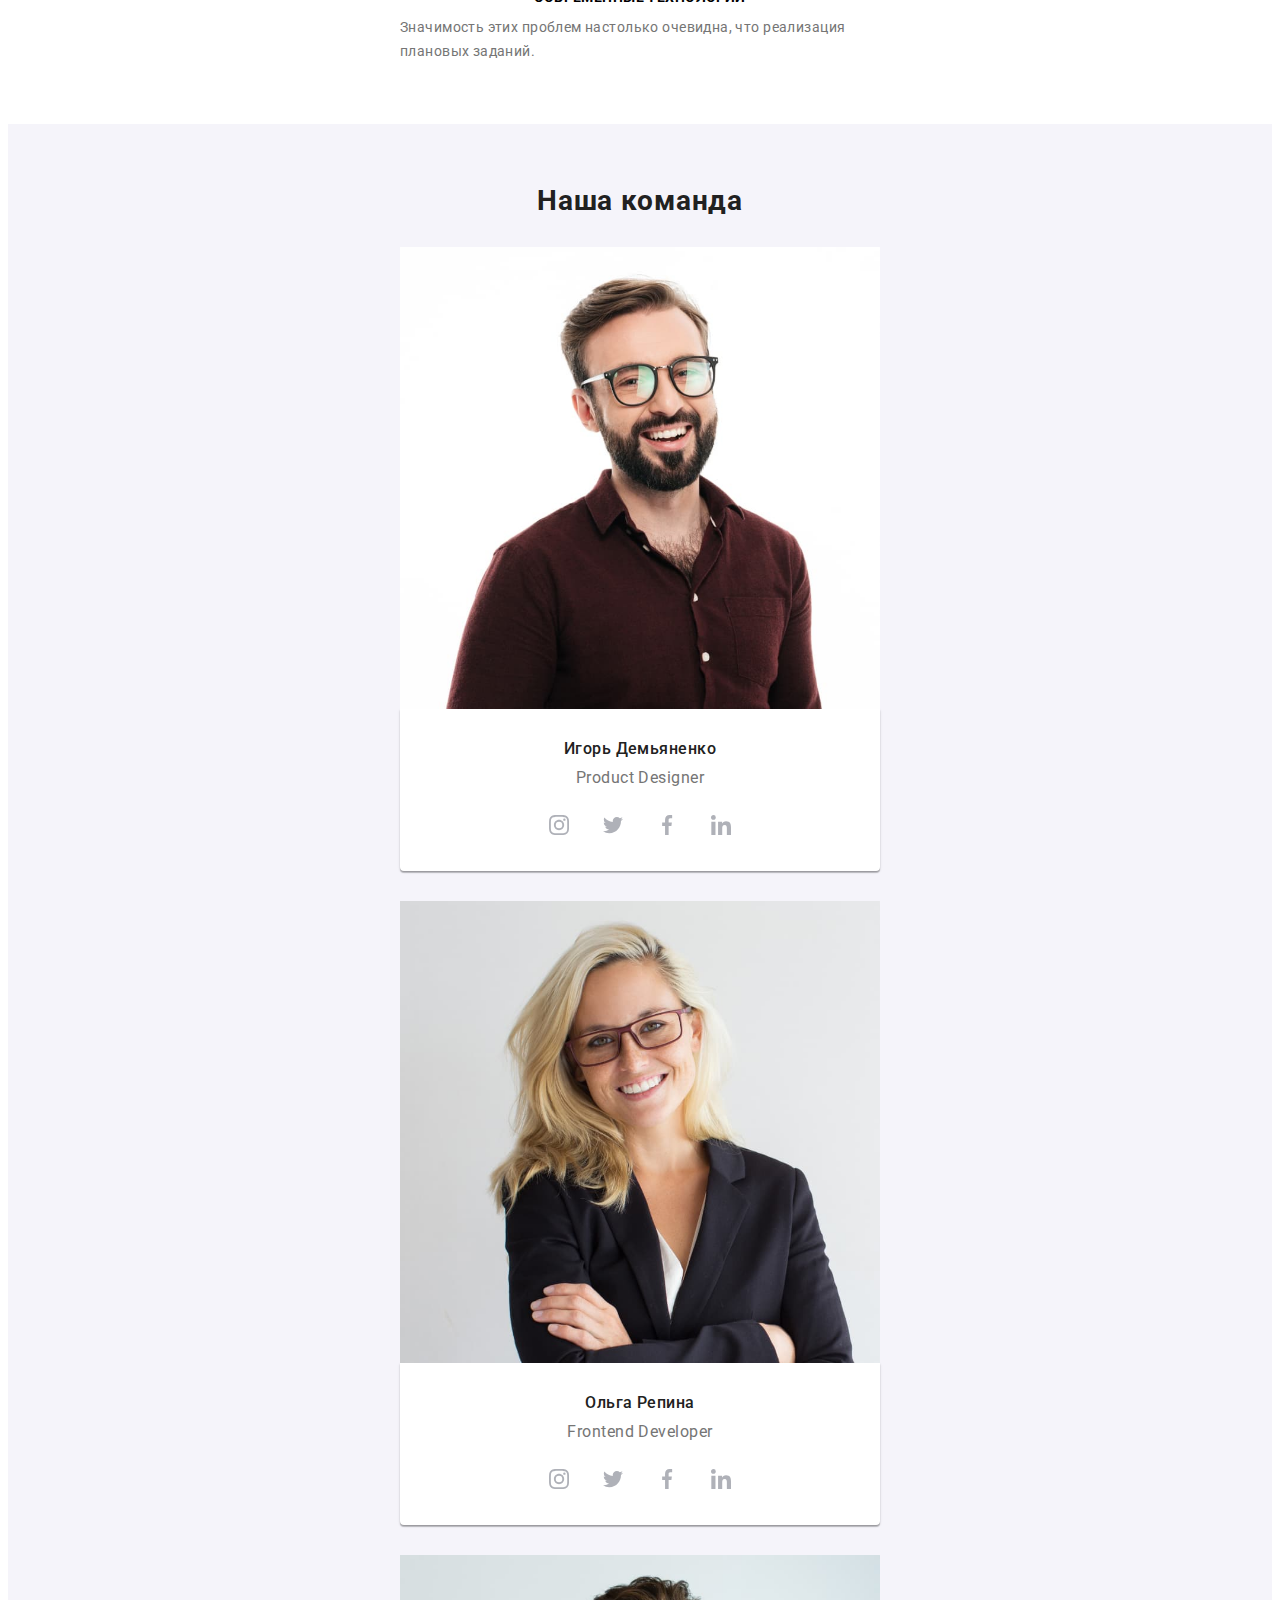
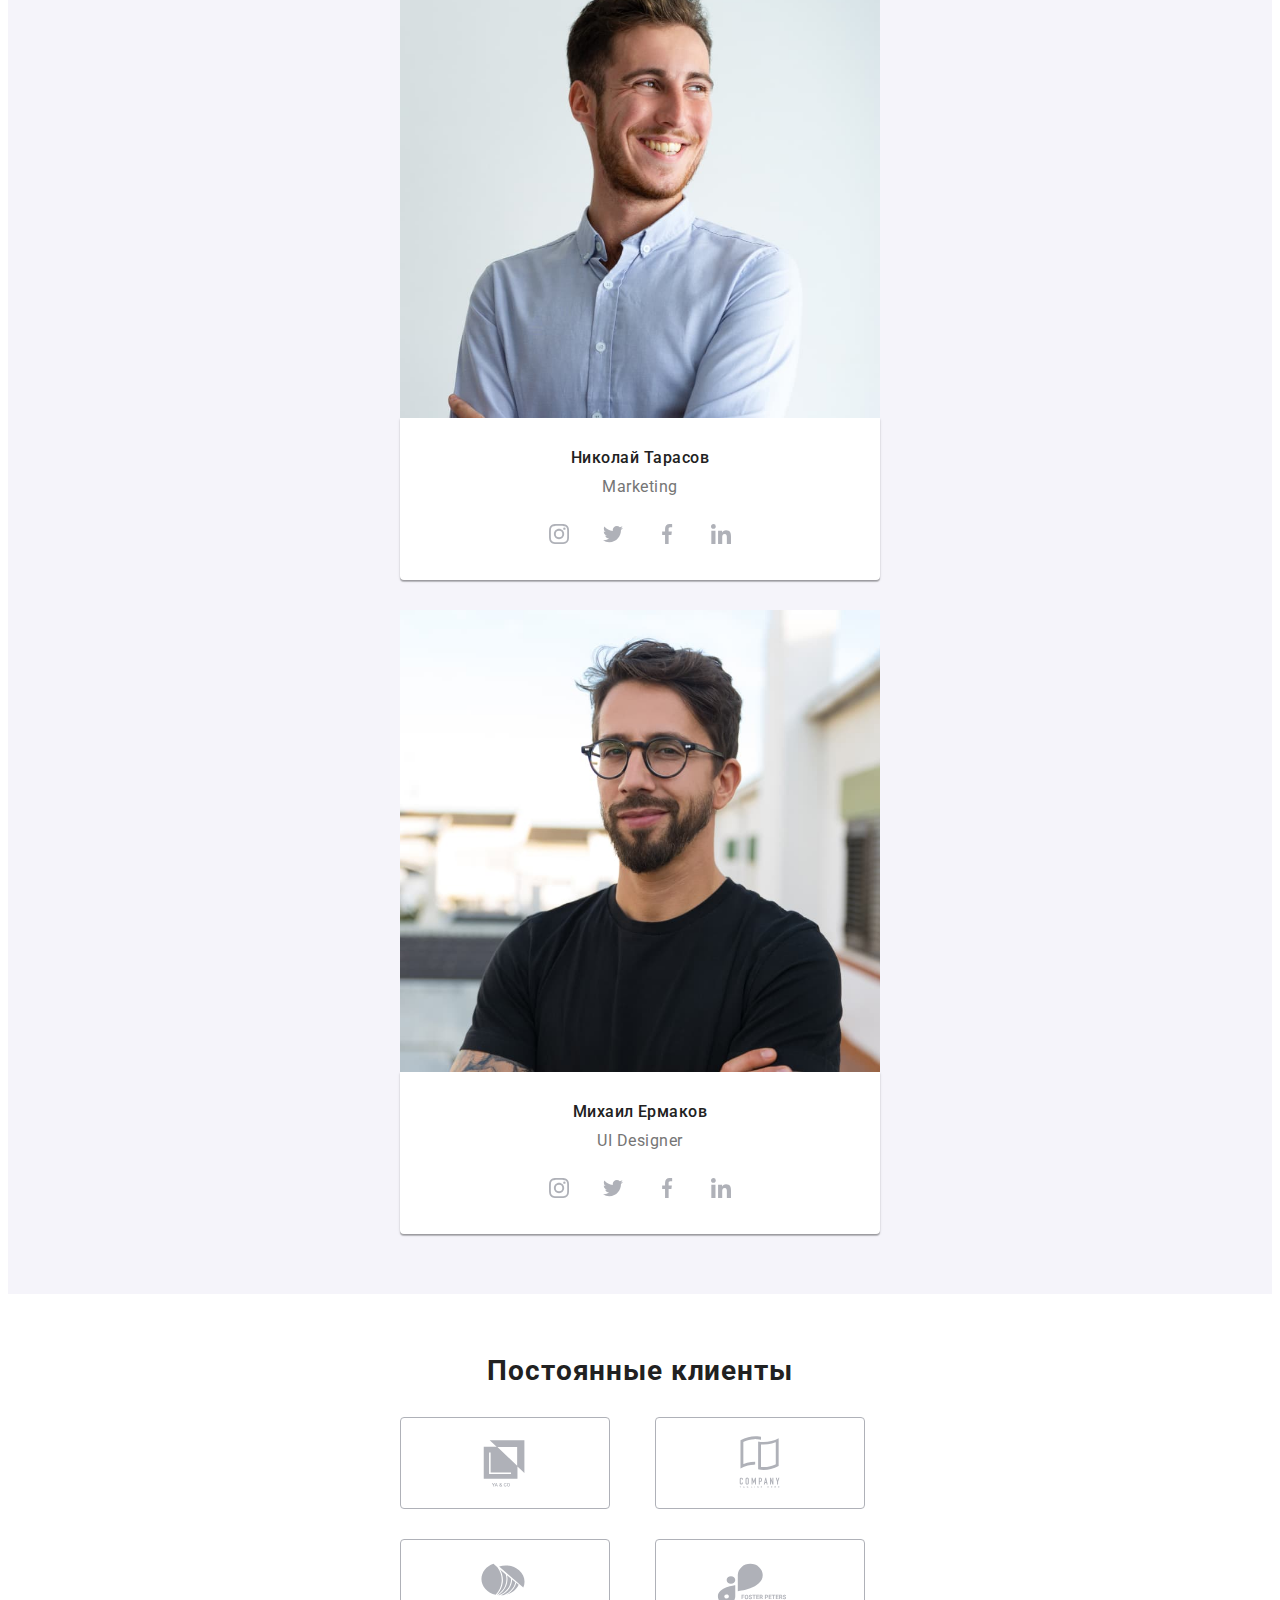
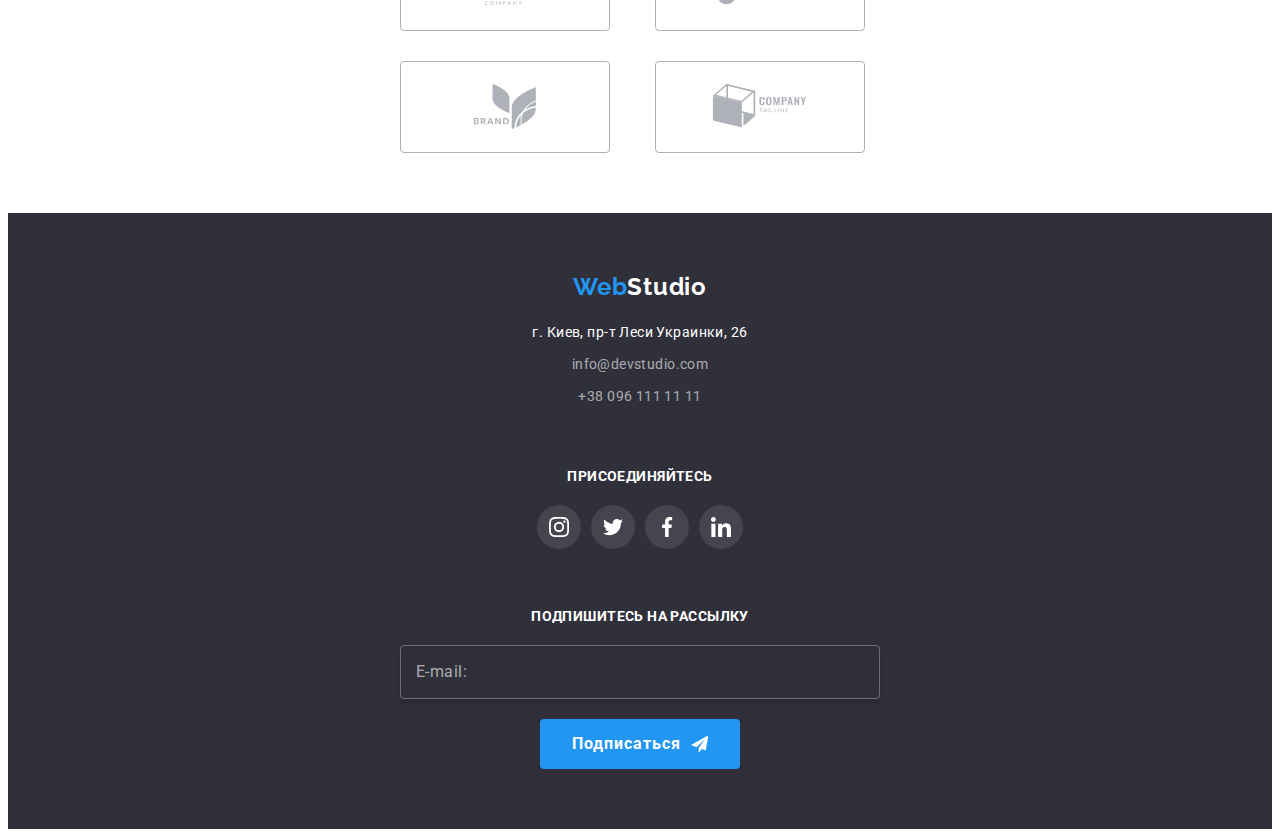
==== commit a13a4e5c: "start menu" ====
--- a/index.html
+++ b/index.html
@@ -41,6 +41,48 @@
           +38 096 111 11 11
         </a>
       </div>
+    </div>
+  </header>
+
+  <header class="head-mob">
+    <div class="container head-mob__container">
+      <div class="logo-btn-wrapper">
+        <a class="link logo head-mob__logo logo--dark" href="./index.html">
+          <p lang="en"><span class="logo__first-word">Web</span>Studio</p>
+        </a>
+        <button type="button" class="head-mob__btn">
+          <svg width="40" height="40">
+            <use href="./images/icons.svg#icon-menu-open"></use>
+          </svg>
+        </button>
+        <button type="button" class="head-mob__btn">
+          <svg width="40" height="40">
+            <use href="./images/icons.svg#icon-menu-close"></use>
+          </svg>
+        </button>
+
+      </div>
+
+      <nav class="menu-nav">
+        <ul class="list menu-nav__list">
+          <li class="menu-nav__item "><a class="link menu-nav__link current" href="./index.html">Cтудия</a></li>
+          <li class="menu-nav__item"><a class="link menu-nav__link" href="./portfolio.html">Портфолио</a></li>
+          <li class="menu-nav__item"><a class="link menu-nav__link" href="">Контакты</a></li>
+        </ul>
+
+        <div class="contacts menu-nav__contacts">
+          <a class="link menu-nav__link contacts__tel" href="tel:+380961111111">
+            +38 096 111 11 11
+          </a>
+          <a class="link menu-nav__link contacts__mail" href="mailto:info@devstudio.com">
+            info@devstudio.com
+          </a>
+          <a class="link menu-nav__soc" href="">Instagram</a>
+          <a class="link menu-nav__soc" href="">Twitter</a>
+          <a class="link menu-nav__soc" href="">Facebook</a>
+          <a class="link menu-nav__soc" href="">Linkedin</a>
+        </div>
+      </nav>
     </div>
   </header>
 
@@ -409,47 +451,49 @@
     </div>
   </footer>
 
-  <!-- <div class="backdrop is-hidden" data-modal>
-    <div class="modal">
-      <button type="button" class="modal__close" data-modal-close>&#10006;</button>
-      <p class="modal__title">Оставьте свои данные, мы вам перезвоним</p>
-      <form class="form" autocomplete="off">
-        <div class="form__field">
-          <label for="inp-name" class="form-label">Имя</label>
-          <input class="form-input" type="text" name="Name" id="inp-name" autofocus required />
-          <svg class="form-icon" width="18" height="18">
-            <use href="./images/icons.svg#icon-person"></use>
-          </svg>
-        </div>
-        <div class="form__field">
-          <label for="inp-tel" class="form-label">Телефон</label>
-          <input class="form-input" type="tel" name="Phone" id="inp-tel" required />
-          <svg class="form-icon" width="18" height="18">
-            <use href="./images/icons.svg#icon-tel"></use>
-          </svg>
-        </div>
-        <div class="form__field">
-          <label for="inp-email" class="form-label">Почта</label>
-          <input class="form-input" type="email" name="E-mail" id="inp-email" />
-          <svg class="form-icon" width="18" height="18">
-            <use href="./images/icons.svg#icon-post"></use>
-          </svg>
-        </div>
-        <div class="form__field field-textarea">
-          <label class="form-label" for="inp-textarea">Комментарий</label>
-          <textarea class="form-textarea" name="comment" id="inp-textarea" placeholder="Введите текст"></textarea>
-        </div>
-        <div class="form__check">
-          <input type="checkbox" class="checkbox" name="agree" id="inp-check" />
-          <label for="inp-check" class="checkbox-label">
-            Соглашаюсь с рассылкой и принимаю <a href="" class="link-checkbox">Условия
-              договора</a>
-          </label>
-        </div>
-        <button type="submit" class="btn modal__btn">Отправить</button>
-      </form>
+  <div class="backdrop is-hidden" data-modal>
+    <div class="container">
+      <div class="modal">
+        <button type="button" class="modal__close" data-modal-close>&#10006;</button>
+        <p class="modal__title">Оставьте свои данные, мы вам перезвоним</p>
+        <form class="form" autocomplete="off">
+          <div class="form__field">
+            <label for="inp-name" class="form-label">Имя</label>
+            <input class="form-input" type="text" name="Name" id="inp-name" autofocus required />
+            <svg class="form-icon" width="18" height="18">
+              <use href="./images/icons.svg#icon-person"></use>
+            </svg>
+          </div>
+          <div class="form__field">
+            <label for="inp-tel" class="form-label">Телефон</label>
+            <input class="form-input" type="tel" name="Phone" id="inp-tel" required />
+            <svg class="form-icon" width="18" height="18">
+              <use href="./images/icons.svg#icon-tel"></use>
+            </svg>
+          </div>
+          <div class="form__field">
+            <label for="inp-email" class="form-label">Почта</label>
+            <input class="form-input" type="email" name="E-mail" id="inp-email" />
+            <svg class="form-icon" width="18" height="18">
+              <use href="./images/icons.svg#icon-post"></use>
+            </svg>
+          </div>
+          <div class="form__field field-textarea">
+            <label class="form-label" for="inp-textarea">Комментарий</label>
+            <textarea class="form-textarea" name="comment" id="inp-textarea" placeholder="Введите текст"></textarea>
+          </div>
+          <div class="form__check">
+            <input type="checkbox" class="checkbox" name="agree" id="inp-check" />
+            <label for="inp-check" class="checkbox-label">
+              Соглашаюсь с рассылкой и принимаю <a href="" class="link-checkbox">Условия
+                договора</a>
+            </label>
+          </div>
+          <button type="submit" class="btn modal__btn">Отправить</button>
+        </form>
+      </div>
     </div>
-  </div> -->
+  </div>
 
   <script src="./js/modal.js"></script>
 
--- a/css/main.min.css
+++ b/css/main.min.css
@@ -1 +1 @@
-:root{--logo-font-family: "Raleway", sans-serif;--primary-font-family: "Roboto", sans-serif;--back-color: #2f303a;--secondary-bg-color: #f5f4fa;--accent-color: #2196f3;--hover-btn-color: #188ce8;--primary-text-color: #212121;--secondary-text-color: #757575;--white-color: #ffffff;--black-color: #000000;--border-color: #eeeeee;--input-border-color: rgba(255, 255, 255, 0.3);--line-color: #ececec;--border-color-icon: #afb1b8;--light-transparent-color: #ffffff99}h1,h2,h3,h4,p{margin-top:0;margin-bottom:0}ul,ol{margin-top:0;margin-bottom:0;padding-left:0}img{display:block;margin:0;padding:0}.list{list-style:none;padding:0;margin:0}.link{text-decoration:none;color:currentColor}.section{padding-top:60px;padding-bottom:60px}.container{width:100%;padding-left:15px;padding-right:15px;margin-left:auto;margin-right:auto}@media screen and (min-width: 480px){.container{width:480px}}body{font-family:var(--primary-font-family),sans-serif;color:var(--secondary-text-color)}.title{font-size:28px;font-weight:700;line-height:1.18;text-align:center;letter-spacing:.03em;color:var(--primary-text-color);margin-bottom:30px}.logo{font-family:var(--logo-font-family);font-style:normal;font-size:24px;font-weight:700;line-height:1.17;letter-spacing:.03em;-webkit-transition:color 250ms cubic-bezier(0.4, 0, 0.2, 1);transition:color 250ms cubic-bezier(0.4, 0, 0.2, 1)}.logo__first-word{color:var(--accent-color)}.logo:hover,.logo:focus{color:var(--accent-color)}.footer__logo{display:inline-block;margin-bottom:20px}.logo--light{color:var(--white-color)}.abonnement__text{font-size:14px;font-weight:700;line-height:1.14;letter-spacing:.03em;text-transform:uppercase;color:var(--white-color);margin-bottom:20px}.abonnement__label{margin-right:2px;font-family:var(--primary-font-family);font-style:normal;font-size:16px;font-weight:400;line-height:1.25;letter-spacing:.03em;color:rgba(255,255,255,.6)}.abonnement__input-wrapper{display:-webkit-box;display:-ms-flexbox;display:flex;-webkit-box-pack:justify;-ms-flex-pack:justify;justify-content:space-between;-webkit-box-align:center;-ms-flex-align:center;align-items:center;max-width:450px;border:1px solid var(--input-border-color);border-radius:4px;-webkit-box-shadow:0px 4px 4px rgba(0,0,0,.15);box-shadow:0px 4px 4px rgba(0,0,0,.15);padding-left:15px;padding-right:15px;margin-bottom:20px;-webkit-transition:border-color 250ms cubic-bezier(0.4, 0, 0.2, 1);transition:border-color 250ms cubic-bezier(0.4, 0, 0.2, 1)}.abonnement__input-wrapper:focus-within{border-color:var(--accent-color)}.abonnement__input{-webkit-box-flex:1;-ms-flex-positive:1;flex-grow:1;height:50px;max-width:387px;border:none;background-color:rgba(0,0,0,0);color:var(--white-color);outline:none}.btn{font-family:inherit;font-size:16px;font-weight:700;line-height:1.88;font-style:normal;letter-spacing:.06em;text-align:center;color:var(--white-color);background-color:var(--accent-color);cursor:pointer;padding:10px 32px;border-radius:4px;border:0px;-webkit-transition:background-color 250ms cubic-bezier(0.4, 0, 0.2, 1);transition:background-color 250ms cubic-bezier(0.4, 0, 0.2, 1)}.btn:hover,.btn:focus{background-color:var(--hover-btn-color)}.abonnement__btn{display:-webkit-inline-box;display:-ms-inline-flexbox;display:inline-flex;-webkit-box-align:center;-ms-flex-align:center;align-items:center;max-width:200px;-webkit-transition:background-color 250ms cubic-bezier(0.4, 0, 0.2, 1);transition:background-color 250ms cubic-bezier(0.4, 0, 0.2, 1)}.btn__icon-send{margin-left:10px}.hidden{position:absolute;width:1px;height:1px;margin:-1px;padding:0;overflow:hidden;border:0;clip:rect(0 0 0 0)}.indent{display:block}.hero{background-color:var(--back-color);padding-top:118px;padding-bottom:118px;text-align:center;background-image:-webkit-gradient(linear, left top, left bottom, from(rgba(47, 48, 58, 0.4)), to(rgba(47, 48, 58, 0.4))),url("../images/Img-background-mobile.jpg");background-image:linear-gradient(rgba(47, 48, 58, 0.4), rgba(47, 48, 58, 0.4)),url("../images/Img-background-mobile.jpg");background-repeat:no-repeat;background-position:center;background-size:cover;margin-left:auto;margin-right:auto}.hero__title{font-size:26px;font-weight:900;line-height:1.62;letter-spacing:.06em;text-transform:uppercase;color:var(--white-color);margin-bottom:30px}.features__item{margin-bottom:30px}.features__list{margin-bottom:-30px}.features__icon-wrap{display:-webkit-box;display:-ms-flexbox;display:flex;-webkit-box-pack:center;-ms-flex-pack:center;justify-content:center;-webkit-box-align:center;-ms-flex-align:center;align-items:center;max-width:100%;height:120px;background-color:var(--secondary-bg-color);border-radius:4px;margin-bottom:30px}.features__name{font-size:14px;font-weight:700;line-height:1.14;letter-spacing:.03em;text-align:center;color:var(--black-color);margin-bottom:10px;text-transform:uppercase}.features__text{font-size:14px;font-weight:400;line-height:1.71;letter-spacing:.03em}.team{background-color:var(--secondary-bg-color)}.team__list{margin-bottom:-30px}.team__item{width:100%;margin-bottom:30px}.team__photo{width:100%}.team__label{background-color:var(--white-color);background-size:cover;-webkit-box-shadow:0px 1px 3px rgba(0,0,0,.12),0px 1px 1px rgba(0,0,0,.14),0px 2px 1px rgba(0,0,0,.2);box-shadow:0px 1px 3px rgba(0,0,0,.12),0px 1px 1px rgba(0,0,0,.14),0px 2px 1px rgba(0,0,0,.2);border-radius:0px 0px 4px 4px;padding-top:30px;padding-bottom:24px;margin-left:auto;margin-right:auto;width:100%}.team__name{font-weight:500;color:var(--primary-text-color);margin-bottom:10px}.team__position,.team__name{font-size:16px;line-height:1.19;text-align:center;letter-spacing:.03em}.social{display:-webkit-box;display:-ms-flexbox;display:flex;-webkit-box-pack:center;-ms-flex-pack:center;justify-content:center;-webkit-box-align:center;-ms-flex-align:center;align-items:center;margin-top:16px}.social__link{display:-webkit-box;display:-ms-flexbox;display:flex;-webkit-box-pack:center;-ms-flex-pack:center;justify-content:center;-webkit-box-align:center;-ms-flex-align:center;align-items:center;width:44px;height:44px;border:0;border-radius:50%;color:var(--border-color-icon);-webkit-transition:background-color 250ms cubic-bezier(0.4, 0, 0.2, 1);transition:background-color 250ms cubic-bezier(0.4, 0, 0.2, 1)}.social__link:hover,.social__link:focus{background-color:var(--accent-color)}.social__item:not(:last-child){margin-right:10px}.social__icon{fill:currentColor;-webkit-transition:color 250ms cubic-bezier(0.4, 0, 0.2, 1);transition:color 250ms cubic-bezier(0.4, 0, 0.2, 1)}.social__link:hover .social__icon,.social__link:focus .social__icon{color:var(--white-color)}.clients__list{display:-webkit-box;display:-ms-flexbox;display:flex;margin-left:-30px;margin-top:-30px;-ms-flex-wrap:wrap;flex-wrap:wrap;-webkit-box-pack:center;-ms-flex-pack:center;justify-content:center}.clients__item{margin-left:30px;margin-top:30px;-ms-flex-preferred-size:calc((100% - 60px)/2);flex-basis:calc((100% - 60px)/2)}.clients__link{display:-webkit-box;display:-ms-flexbox;display:flex;-webkit-box-pack:center;-ms-flex-pack:center;justify-content:center;-webkit-box-align:center;-ms-flex-align:center;align-items:center;max-width:210px;height:92px;border:1px solid var(--border-color-icon);-webkit-box-sizing:border-box;box-sizing:border-box;border-radius:4px;color:var(--border-color-icon);-webkit-transition:color 250ms cubic-bezier(0.4, 0, 0.2, 1),border-color 250ms cubic-bezier(0.4, 0, 0.2, 1);transition:color 250ms cubic-bezier(0.4, 0, 0.2, 1),border-color 250ms cubic-bezier(0.4, 0, 0.2, 1)}.clients__link:hover{color:var(--accent-color);border-color:var(--accent-color)}.clients__icon{fill:currentColor}.footer{background-color:var(--back-color);padding-top:60px;padding-bottom:60px;text-align:center}.address{margin-bottom:60px}.address__list{font-style:normal;font-size:14px;font-weight:400;line-height:1.71;letter-spacing:.03em}.address__item:not(:last-child){margin-bottom:8px}.address__link{color:var(--light-transparent-color);-webkit-transition:color 250ms cubic-bezier(0.4, 0, 0.2, 1);transition:color 250ms cubic-bezier(0.4, 0, 0.2, 1)}.address__link:hover,.address__link:focus{color:var(--accent-color)}.address__link--white{color:var(--white-color)}.join{margin-bottom:60px}.join__list-social{display:-webkit-box;display:-ms-flexbox;display:flex;-webkit-box-pack:center;-ms-flex-pack:center;justify-content:center;-webkit-box-align:center;-ms-flex-align:center;align-items:center;margin-top:20px}.join__text{font-size:14px;font-weight:700;line-height:1.14;letter-spacing:.03em;text-transform:uppercase;color:var(--white-color)}.join__social-item:not(:last-child){margin-right:10px}.join__social-link{display:-webkit-box;display:-ms-flexbox;display:flex;-webkit-box-pack:center;-ms-flex-pack:center;justify-content:center;-webkit-box-align:center;-ms-flex-align:center;align-items:center;width:44px;height:44px;border:0;border-radius:50%;background-color:rgba(255,255,255,.1);color:var(--white-color);-webkit-transition:background-color 250ms cubic-bezier(0.4, 0, 0.2, 1);transition:background-color 250ms cubic-bezier(0.4, 0, 0.2, 1)}.join__social-link:hover,.join__social-link:focus{background-color:var(--accent-color)}.join__social-icon{fill:currentColor;-webkit-transition:color 250ms cubic-bezier(0.4, 0, 0.2, 1);transition:color 250ms cubic-bezier(0.4, 0, 0.2, 1)}.join__social-link:hover .join__social-icon,.join__social-link:focus .join__social-icon{color:var(--white-color)}.list-selection{display:-webkit-box;display:-ms-flexbox;display:flex;margin-left:-8px;margin-top:-15px;-ms-flex-wrap:wrap;flex-wrap:wrap;margin-bottom:40px}.list-selection__item{margin-right:8px;margin-bottom:15px}.list-selection__btn{font-family:var(--primary-font-family);font-style:normal;font-size:16px;font-weight:500;line-height:1.63;text-align:center;letter-spacing:.03em;background-color:var(--secondary-bg-color);cursor:pointer;color:var(--primary-text-color);border:0;border-radius:4px;padding:6px 22px;-webkit-transition:color 250ms cubic-bezier(0.4, 0, 0.2, 1),background-color 250ms cubic-bezier(0.4, 0, 0.2, 1),-webkit-box-shadow 250ms cubic-bezier(0.4, 0, 0.2, 1);transition:color 250ms cubic-bezier(0.4, 0, 0.2, 1),background-color 250ms cubic-bezier(0.4, 0, 0.2, 1),-webkit-box-shadow 250ms cubic-bezier(0.4, 0, 0.2, 1);transition:color 250ms cubic-bezier(0.4, 0, 0.2, 1),background-color 250ms cubic-bezier(0.4, 0, 0.2, 1),box-shadow 250ms cubic-bezier(0.4, 0, 0.2, 1);transition:color 250ms cubic-bezier(0.4, 0, 0.2, 1),background-color 250ms cubic-bezier(0.4, 0, 0.2, 1),box-shadow 250ms cubic-bezier(0.4, 0, 0.2, 1),-webkit-box-shadow 250ms cubic-bezier(0.4, 0, 0.2, 1)}.list-selection__btn:hover,.list-selection__btn:focus{background-color:var(--accent-color);color:var(--white-color);-webkit-box-shadow:0px 3px 1px rgba(0,0,0,.1),0px 1px 2px rgba(0,0,0,.08),0px 2px 2px rgba(0,0,0,.12);box-shadow:0px 3px 1px rgba(0,0,0,.1),0px 1px 2px rgba(0,0,0,.08),0px 2px 2px rgba(0,0,0,.12)}/*# sourceMappingURL=main.min.css.map */+:root{--logo-font-family: "Raleway", sans-serif;--primary-font-family: "Roboto", sans-serif;--back-color: #2f303a;--secondary-bg-color: #f5f4fa;--accent-color: #2196f3;--hover-btn-color: #188ce8;--primary-text-color: #212121;--secondary-text-color: #757575;--white-color: #ffffff;--black-color: #000000;--border-color: #eeeeee;--input-border-color: rgba(255, 255, 255, 0.3);--line-color: #ececec;--border-color-icon: #afb1b8;--light-transparent-color: #ffffff99}h1,h2,h3,h4,p{margin-top:0;margin-bottom:0}ul,ol{margin-top:0;margin-bottom:0;padding-left:0}img{display:block;margin:0;padding:0;width:100%}.list{list-style:none;padding:0;margin:0}.link{text-decoration:none;color:currentColor}.section{padding-top:60px;padding-bottom:60px}.container{max-width:480px;padding-left:15px;padding-right:15px;margin-left:auto;margin-right:auto}@media screen and (min-width: 480px){.container{width:480px}}body{font-family:var(--primary-font-family),sans-serif;color:var(--secondary-text-color)}.title{font-size:28px;font-weight:700;line-height:1.18;text-align:center;letter-spacing:.03em;color:var(--primary-text-color);margin-bottom:30px}.backdrop{position:fixed;top:0;left:0;width:100%;height:100%;overflow-y:scroll;background-color:rgba(0,0,0,.2);opacity:1;-webkit-transition:opacity 250ms cubic-bezier(0.4, 0, 0.2, 1),visibility 250ms cubic-bezier(0.4, 0, 0.2, 1);transition:opacity 250ms cubic-bezier(0.4, 0, 0.2, 1),visibility 250ms cubic-bezier(0.4, 0, 0.2, 1)}.backdrop.is-hidden{visibility:hidden;opacity:0;pointer-events:none}.modal{position:absolute;left:50%;top:50%;-webkit-transform:translate(-50%, -50%) scale(1);transform:translate(-50%, -50%) scale(1);opacity:1;-webkit-transition:opasity 250ms cubic-bezier(0.4, 0, 0.2, 1),-webkit-transform 250ms cubic-bezier(0.4, 0, 0.2, 1);transition:opasity 250ms cubic-bezier(0.4, 0, 0.2, 1),-webkit-transform 250ms cubic-bezier(0.4, 0, 0.2, 1);transition:transform 250ms cubic-bezier(0.4, 0, 0.2, 1),opasity 250ms cubic-bezier(0.4, 0, 0.2, 1);transition:transform 250ms cubic-bezier(0.4, 0, 0.2, 1),opasity 250ms cubic-bezier(0.4, 0, 0.2, 1),-webkit-transform 250ms cubic-bezier(0.4, 0, 0.2, 1);width:90%;border-radius:4px;padding:40px;font-family:var(--primary-font-family);background-color:var(--white-color);-webkit-box-shadow:0px 2px 1px rgba(0,0,0,.2),0px 1px 1px rgba(0,0,0,.14);box-shadow:0px 2px 1px rgba(0,0,0,.2),0px 1px 1px rgba(0,0,0,.14)}@media screen and (min-width: 480px){.modal{width:460px}}.backdrop.is-hidden .modal{-webkit-transform:translate(-50%, -50%) scale(0.8);transform:translate(-50%, -50%) scale(0.8);opacity:0}.modal__title{margin-bottom:12px;font-size:20px;font-weight:700;line-height:1.5;text-align:center;letter-spacing:.03em;color:var(--primary-text-color)}.modal__close{position:absolute;top:8px;right:8px;width:30px;height:30px;display:-webkit-box;display:-ms-flexbox;display:flex;-webkit-box-pack:center;-ms-flex-pack:center;justify-content:center;-webkit-box-align:center;-ms-flex-align:center;align-items:center;border-radius:50%;border:1px solid rgba(0,0,0,.1);cursor:pointer;background-color:var(--white-color);-webkit-transform:scale(1);transform:scale(1);-webkit-transition:color 200ms linear,-webkit-transform 100ms linear;transition:color 200ms linear,-webkit-transform 100ms linear;transition:transform 100ms linear,color 200ms linear;transition:transform 100ms linear,color 200ms linear,-webkit-transform 100ms linear}.modal__close:hover,.modal__close:focus{-webkit-transform:scale(1.1);transform:scale(1.1);color:var(--accent-color)}.form__field{position:relative;margin-bottom:10px}.form__field .form-label{font-size:12px;font-weight:400;line-height:1.17;letter-spacing:.01em;color:var(--secondary-text-color);margin-bottom:4px}.form-input{width:100%;height:40px;border:1px solid rgba(33,33,33,.2);border-radius:4px;-webkit-box-sizing:border-box;box-sizing:border-box;padding-left:34px;outline:none;-webkit-transition:250ms border-color cubic-bezier(0.4, 0, 0.2, 1);transition:250ms border-color cubic-bezier(0.4, 0, 0.2, 1)}.form__field:focus-within .form-input{border-color:var(--accent-color)}.form-icon{position:absolute;left:12px;bottom:11px;fill:#212121;-webkit-transition:fill 250ms cubic-bezier(0.4, 0, 0.2, 1);transition:fill 250ms cubic-bezier(0.4, 0, 0.2, 1)}.form__field:focus-within>.form-icon{fill:var(--accent-color)}.field-textarea{margin-bottom:20px}.form-textarea{resize:none;width:100%;height:120px;border:1px solid rgba(33,33,33,.2);border-radius:4px;padding:12px 16px;outline:none;-webkit-transition:250ms border-color cubic-bezier(0.4, 0, 0.2, 1);transition:250ms border-color cubic-bezier(0.4, 0, 0.2, 1)}.form-textarea::-webkit-input-placeholder{font-size:14px;font-weight:400;line-height:1.14;letter-spacing:.01em;color:rgba(117,117,117,.5)}.form-textarea::-moz-placeholder{font-size:14px;font-weight:400;line-height:1.14;letter-spacing:.01em;color:rgba(117,117,117,.5)}.form-textarea:-ms-input-placeholder{font-size:14px;font-weight:400;line-height:1.14;letter-spacing:.01em;color:rgba(117,117,117,.5)}.form-textarea::-ms-input-placeholder{font-size:14px;font-weight:400;line-height:1.14;letter-spacing:.01em;color:rgba(117,117,117,.5)}.form-textarea::placeholder{font-size:14px;font-weight:400;line-height:1.14;letter-spacing:.01em;color:rgba(117,117,117,.5)}.form__field:focus-within>.form-textarea{border-color:var(--accent-color)}.checkbox-label{position:relative;font-size:12px;font-weight:400;line-height:1.17;letter-spacing:.03em}.checkbox-label::before{content:"";position:absolute;top:50%;left:-24px;-webkit-transform:translateY(-50%);transform:translateY(-50%);display:inline-block;-webkit-box-sizing:border-box;box-sizing:border-box;width:16px;height:15px;margin-right:8px;border:2px solid var(--black-color);border-radius:2px;background-position:center;-webkit-transition:background-color 250ms cubic-bezier(0.4, 0, 0.2, 1),background-image 250ms cubic-bezier(0.4, 0, 0.2, 1),border-color 250ms cubic-bezier(0.4, 0, 0.2, 1);transition:background-color 250ms cubic-bezier(0.4, 0, 0.2, 1),background-image 250ms cubic-bezier(0.4, 0, 0.2, 1),border-color 250ms cubic-bezier(0.4, 0, 0.2, 1)}.link-checkbox{color:var(--accent-color);-webkit-transition:color 250ms linear,font-weight 250ms linear;transition:color 250ms linear,font-weight 250ms linear}.link-checkbox:hover,.link-checkbox:focus{color:var(--hover-btn-color);font-weight:500}.form__check{width:100%;padding-left:34px;margin-bottom:30px}.form__check .checkbox{position:absolute;width:1px;height:1px;margin:-1px;border:0;padding:0;clip:rect(0 0 0 0);overflow:hidden}.checkbox:checked+.checkbox-label::before{background:var(--accent-color) url(../images/check.svg);border-color:var(--accent-color)}.logo{font-family:var(--logo-font-family);font-style:normal;font-size:24px;font-weight:700;line-height:1.17;letter-spacing:.03em;-webkit-transition:color 250ms cubic-bezier(0.4, 0, 0.2, 1);transition:color 250ms cubic-bezier(0.4, 0, 0.2, 1)}.logo__first-word{color:var(--accent-color)}.logo:hover,.logo:focus{color:var(--accent-color)}.head__logo{margin-right:92px}.logo--dark{color:var(--black-color)}.footer__logo{display:inline-block;margin-bottom:20px}.logo--light{color:var(--white-color)}.head-mob__logo{font-size:24px;font-weight:700;line-height:1.17}.abonnement__text{font-size:14px;font-weight:700;line-height:1.14;letter-spacing:.03em;text-transform:uppercase;color:var(--white-color);margin-bottom:20px}.abonnement__label{margin-right:2px;font-family:var(--primary-font-family);font-style:normal;font-size:16px;font-weight:400;line-height:1.25;letter-spacing:.03em;color:rgba(255,255,255,.6)}.abonnement__input-wrapper{display:-webkit-box;display:-ms-flexbox;display:flex;-webkit-box-pack:justify;-ms-flex-pack:justify;justify-content:space-between;-webkit-box-align:center;-ms-flex-align:center;align-items:center;max-width:450px;border:1px solid var(--input-border-color);border-radius:4px;-webkit-box-shadow:0px 4px 4px rgba(0,0,0,.15);box-shadow:0px 4px 4px rgba(0,0,0,.15);padding-left:15px;padding-right:15px;margin-bottom:20px;-webkit-transition:border-color 250ms cubic-bezier(0.4, 0, 0.2, 1);transition:border-color 250ms cubic-bezier(0.4, 0, 0.2, 1)}.abonnement__input-wrapper:focus-within{border-color:var(--accent-color)}.abonnement__input{-webkit-box-flex:1;-ms-flex-positive:1;flex-grow:1;height:50px;max-width:387px;border:none;background-color:rgba(0,0,0,0);color:var(--white-color);outline:none}.btn{font-family:inherit;font-size:16px;font-weight:700;line-height:1.88;font-style:normal;letter-spacing:.06em;text-align:center;color:var(--white-color);background-color:var(--accent-color);cursor:pointer;padding:10px 32px;border-radius:4px;border:0px;-webkit-transition:background-color 250ms cubic-bezier(0.4, 0, 0.2, 1);transition:background-color 250ms cubic-bezier(0.4, 0, 0.2, 1)}.btn:hover,.btn:focus{background-color:var(--hover-btn-color)}.abonnement__btn{display:-webkit-inline-box;display:-ms-inline-flexbox;display:inline-flex;-webkit-box-align:center;-ms-flex-align:center;align-items:center;max-width:200px;-webkit-transition:background-color 250ms cubic-bezier(0.4, 0, 0.2, 1);transition:background-color 250ms cubic-bezier(0.4, 0, 0.2, 1)}.btn__icon-send{margin-left:10px}.modal__btn{display:block;margin-left:auto;margin-right:auto;padding-left:56px;padding-right:56px}.hidden{position:absolute;width:1px;height:1px;margin:-1px;padding:0;overflow:hidden;border:0;clip:rect(0 0 0 0)}@media screen and (max-width: 767px){.head{display:none}}.head-mob{padding-top:16px;padding-bottom:16px;position:relative}.logo-btn-wrapper{display:-webkit-box;display:-ms-flexbox;display:flex;-webkit-box-align:center;-ms-flex-align:center;align-items:center;-webkit-box-pack:justify;-ms-flex-pack:justify;justify-content:space-between}.menu-nav{position:absolute;left:0;top:99%;display:-webkit-box;display:-ms-flexbox;display:flex;-webkit-box-orient:vertical;-webkit-box-direction:normal;-ms-flex-direction:column;flex-direction:column;-webkit-box-pack:justify;-ms-flex-pack:justify;justify-content:space-between;width:100vw;height:100vh;background-color:var(--white-color);padding:10px 10px 48px 25px}.menu-nav__item{font-size:40px;font-weight:500;line-height:1.18;letter-spacing:.02em;color:var(--primary-text-color)}.menu-nav__item:not(:last-child){margin-bottom:32px}.menu-nav__item .current{color:var(--accent-color)}.menu-nav__link:hover,.menu-nav__link:focus{color:var(--accent-color)}.menu-nav__contacts .contacts__tel{display:block;margin-bottom:32px;font-size:34px;font-weight:500;line-height:1.18;letter-spacing:.02em;color:var(--accent-color)}.menu-nav__contacts .contacts__mail{font-size:24px;font-weight:500;line-height:1.17;letter-spacing:.02em;display:block;margin-bottom:64px}.menu-nav__soc{color:var(--accent-color);font-size:18px;font-weight:500;line-height:1.22;letter-spacing:.02em;padding-right:10px}.menu-nav__soc:not(:last-child){border-right:1px solid var(--secondary-text-color);margin-right:10px}.head-mob__btn{background-color:rgba(0,0,0,0);border:none}.head-mob__btn:hover,.head-mob__btn:focus{fill:var(--accent-color)}.indent{display:block}.hero{background-color:var(--back-color);padding-top:118px;padding-bottom:118px;text-align:center;background-image:-webkit-gradient(linear, left top, left bottom, from(rgba(47, 48, 58, 0.4)), to(rgba(47, 48, 58, 0.4))),url("../images/Img-background-mobile.jpg");background-image:linear-gradient(rgba(47, 48, 58, 0.4), rgba(47, 48, 58, 0.4)),url("../images/Img-background-mobile.jpg");background-repeat:no-repeat;background-position:center;background-size:cover;margin-left:auto;margin-right:auto}.hero__title{font-size:26px;font-weight:900;line-height:1.62;letter-spacing:.06em;text-transform:uppercase;color:var(--white-color);margin-bottom:30px}.features__item{margin-bottom:30px}.features__list{margin-bottom:-30px}.features__icon-wrap{display:-webkit-box;display:-ms-flexbox;display:flex;-webkit-box-pack:center;-ms-flex-pack:center;justify-content:center;-webkit-box-align:center;-ms-flex-align:center;align-items:center;max-width:100%;height:120px;background-color:var(--secondary-bg-color);border-radius:4px;margin-bottom:30px}.features__name{font-size:14px;font-weight:700;line-height:1.14;letter-spacing:.03em;text-align:center;color:var(--black-color);margin-bottom:10px;text-transform:uppercase}.features__text{font-size:14px;font-weight:400;line-height:1.71;letter-spacing:.03em}.team{background-color:var(--secondary-bg-color)}.team__list{margin-bottom:-30px}.team__item{width:100%;margin-bottom:30px}.team__photo{width:100%}.team__label{background-color:var(--white-color);background-size:cover;-webkit-box-shadow:0px 1px 3px rgba(0,0,0,.12),0px 1px 1px rgba(0,0,0,.14),0px 2px 1px rgba(0,0,0,.2);box-shadow:0px 1px 3px rgba(0,0,0,.12),0px 1px 1px rgba(0,0,0,.14),0px 2px 1px rgba(0,0,0,.2);border-radius:0px 0px 4px 4px;padding-top:30px;padding-bottom:24px;margin-left:auto;margin-right:auto;width:100%}.team__name{font-weight:500;color:var(--primary-text-color);margin-bottom:10px}.team__position,.team__name{font-size:16px;line-height:1.19;text-align:center;letter-spacing:.03em}.social{display:-webkit-box;display:-ms-flexbox;display:flex;-webkit-box-pack:center;-ms-flex-pack:center;justify-content:center;-webkit-box-align:center;-ms-flex-align:center;align-items:center;margin-top:16px}.social__link{display:-webkit-box;display:-ms-flexbox;display:flex;-webkit-box-pack:center;-ms-flex-pack:center;justify-content:center;-webkit-box-align:center;-ms-flex-align:center;align-items:center;width:44px;height:44px;border:0;border-radius:50%;color:var(--border-color-icon);-webkit-transition:background-color 250ms cubic-bezier(0.4, 0, 0.2, 1);transition:background-color 250ms cubic-bezier(0.4, 0, 0.2, 1)}.social__link:hover,.social__link:focus{background-color:var(--accent-color)}.social__item:not(:last-child){margin-right:10px}.social__icon{fill:currentColor;-webkit-transition:color 250ms cubic-bezier(0.4, 0, 0.2, 1);transition:color 250ms cubic-bezier(0.4, 0, 0.2, 1)}.social__link:hover .social__icon,.social__link:focus .social__icon{color:var(--white-color)}.clients__list{display:-webkit-box;display:-ms-flexbox;display:flex;margin-left:-30px;margin-top:-30px;-ms-flex-wrap:wrap;flex-wrap:wrap;-webkit-box-pack:center;-ms-flex-pack:center;justify-content:center}.clients__item{margin-left:30px;margin-top:30px;-ms-flex-preferred-size:calc((100% - 60px)/2);flex-basis:calc((100% - 60px)/2)}.clients__link{display:-webkit-box;display:-ms-flexbox;display:flex;-webkit-box-pack:center;-ms-flex-pack:center;justify-content:center;-webkit-box-align:center;-ms-flex-align:center;align-items:center;max-width:210px;height:92px;border:1px solid var(--border-color-icon);-webkit-box-sizing:border-box;box-sizing:border-box;border-radius:4px;color:var(--border-color-icon);-webkit-transition:color 250ms cubic-bezier(0.4, 0, 0.2, 1),border-color 250ms cubic-bezier(0.4, 0, 0.2, 1);transition:color 250ms cubic-bezier(0.4, 0, 0.2, 1),border-color 250ms cubic-bezier(0.4, 0, 0.2, 1)}.clients__link:hover{color:var(--accent-color);border-color:var(--accent-color)}.clients__icon{fill:currentColor}.footer{background-color:var(--back-color);padding-top:60px;padding-bottom:60px;text-align:center}.address{margin-bottom:60px}.address__list{font-style:normal;font-size:14px;font-weight:400;line-height:1.71;letter-spacing:.03em}.address__item:not(:last-child){margin-bottom:8px}.address__link{color:var(--light-transparent-color);-webkit-transition:color 250ms cubic-bezier(0.4, 0, 0.2, 1);transition:color 250ms cubic-bezier(0.4, 0, 0.2, 1)}.address__link:hover,.address__link:focus{color:var(--accent-color)}.address__link--white{color:var(--white-color)}.join{margin-bottom:60px}.join__list-social{display:-webkit-box;display:-ms-flexbox;display:flex;-webkit-box-pack:center;-ms-flex-pack:center;justify-content:center;-webkit-box-align:center;-ms-flex-align:center;align-items:center;margin-top:20px}.join__text{font-size:14px;font-weight:700;line-height:1.14;letter-spacing:.03em;text-transform:uppercase;color:var(--white-color)}.join__social-item:not(:last-child){margin-right:10px}.join__social-link{display:-webkit-box;display:-ms-flexbox;display:flex;-webkit-box-pack:center;-ms-flex-pack:center;justify-content:center;-webkit-box-align:center;-ms-flex-align:center;align-items:center;width:44px;height:44px;border:0;border-radius:50%;background-color:rgba(255,255,255,.1);color:var(--white-color);-webkit-transition:background-color 250ms cubic-bezier(0.4, 0, 0.2, 1);transition:background-color 250ms cubic-bezier(0.4, 0, 0.2, 1)}.join__social-link:hover,.join__social-link:focus{background-color:var(--accent-color)}.join__social-icon{fill:currentColor;-webkit-transition:color 250ms cubic-bezier(0.4, 0, 0.2, 1);transition:color 250ms cubic-bezier(0.4, 0, 0.2, 1)}.join__social-link:hover .join__social-icon,.join__social-link:focus .join__social-icon{color:var(--white-color)}.list-selection{display:-webkit-box;display:-ms-flexbox;display:flex;margin-left:-8px;margin-top:-15px;-ms-flex-wrap:wrap;flex-wrap:wrap;margin-bottom:40px}.list-selection__item{margin-right:8px;margin-bottom:15px}.list-selection__btn{font-family:var(--primary-font-family);font-style:normal;font-size:16px;font-weight:500;line-height:1.63;text-align:center;letter-spacing:.03em;background-color:var(--secondary-bg-color);cursor:pointer;color:var(--primary-text-color);border:0;border-radius:4px;padding:6px 22px;-webkit-transition:color 250ms cubic-bezier(0.4, 0, 0.2, 1),background-color 250ms cubic-bezier(0.4, 0, 0.2, 1),-webkit-box-shadow 250ms cubic-bezier(0.4, 0, 0.2, 1);transition:color 250ms cubic-bezier(0.4, 0, 0.2, 1),background-color 250ms cubic-bezier(0.4, 0, 0.2, 1),-webkit-box-shadow 250ms cubic-bezier(0.4, 0, 0.2, 1);transition:color 250ms cubic-bezier(0.4, 0, 0.2, 1),background-color 250ms cubic-bezier(0.4, 0, 0.2, 1),box-shadow 250ms cubic-bezier(0.4, 0, 0.2, 1);transition:color 250ms cubic-bezier(0.4, 0, 0.2, 1),background-color 250ms cubic-bezier(0.4, 0, 0.2, 1),box-shadow 250ms cubic-bezier(0.4, 0, 0.2, 1),-webkit-box-shadow 250ms cubic-bezier(0.4, 0, 0.2, 1)}.list-selection__btn:hover,.list-selection__btn:focus{background-color:var(--accent-color);color:var(--white-color);-webkit-box-shadow:0px 3px 1px rgba(0,0,0,.1),0px 1px 2px rgba(0,0,0,.08),0px 2px 2px rgba(0,0,0,.12);box-shadow:0px 3px 1px rgba(0,0,0,.1),0px 1px 2px rgba(0,0,0,.08),0px 2px 2px rgba(0,0,0,.12)}.product{margin-left:auto;margin-right:auto}.product:not(:last-child){margin-bottom:30px}.product__label{border:1px solid var(--border-color);border-top:0;background-color:var(--white-color);padding:20px 24px 20px 24px}.product__link{display:block;text-decoration:none;color:inherit;-webkit-transition:-webkit-box-shadow 250ms cubic-bezier(0.4, 0, 0.2, 1);transition:-webkit-box-shadow 250ms cubic-bezier(0.4, 0, 0.2, 1);transition:box-shadow 250ms cubic-bezier(0.4, 0, 0.2, 1);transition:box-shadow 250ms cubic-bezier(0.4, 0, 0.2, 1), -webkit-box-shadow 250ms cubic-bezier(0.4, 0, 0.2, 1)}.product__link:hover,.product__link:focus{-webkit-box-shadow:0px 1px 1px rgba(0,0,0,.12),0px 4px 4px rgba(0,0,0,.06),1px 4px 6px rgba(0,0,0,.16);box-shadow:0px 1px 1px rgba(0,0,0,.12),0px 4px 4px rgba(0,0,0,.06),1px 4px 6px rgba(0,0,0,.16)}.product__picture{position:relative;overflow:hidden;width:100%}.product__photo{margin-right:0;width:100%}.product__text{position:absolute;top:0;max-width:100%;height:100%;background-color:rgba(33,150,243,.9);font-family:"Roboto";font-size:18px;font-weight:400;line-height:1.56;letter-spacing:.03em;color:var(--white-color);overflow:scroll;padding-left:24px;padding-right:24px;padding-top:10%;padding-bottom:10%;-webkit-transform:translateY(101%);transform:translateY(101%);-webkit-transition:-webkit-transform 250ms cubic-bezier(0.4, 0, 0.2, 1);transition:-webkit-transform 250ms cubic-bezier(0.4, 0, 0.2, 1);transition:transform 250ms cubic-bezier(0.4, 0, 0.2, 1);transition:transform 250ms cubic-bezier(0.4, 0, 0.2, 1), -webkit-transform 250ms cubic-bezier(0.4, 0, 0.2, 1)}.product:hover .product__text,.product__link:focus .product__text{-webkit-transform:translateY(0%);transform:translateY(0%)}.product__name{font-size:18px;font-weight:700;line-height:2;letter-spacing:.06em;color:var(--primary-text-color);margin-bottom:4px}.product__type{font-size:16px;line-height:1.88;letter-spacing:.03em}/*# sourceMappingURL=main.min.css.map */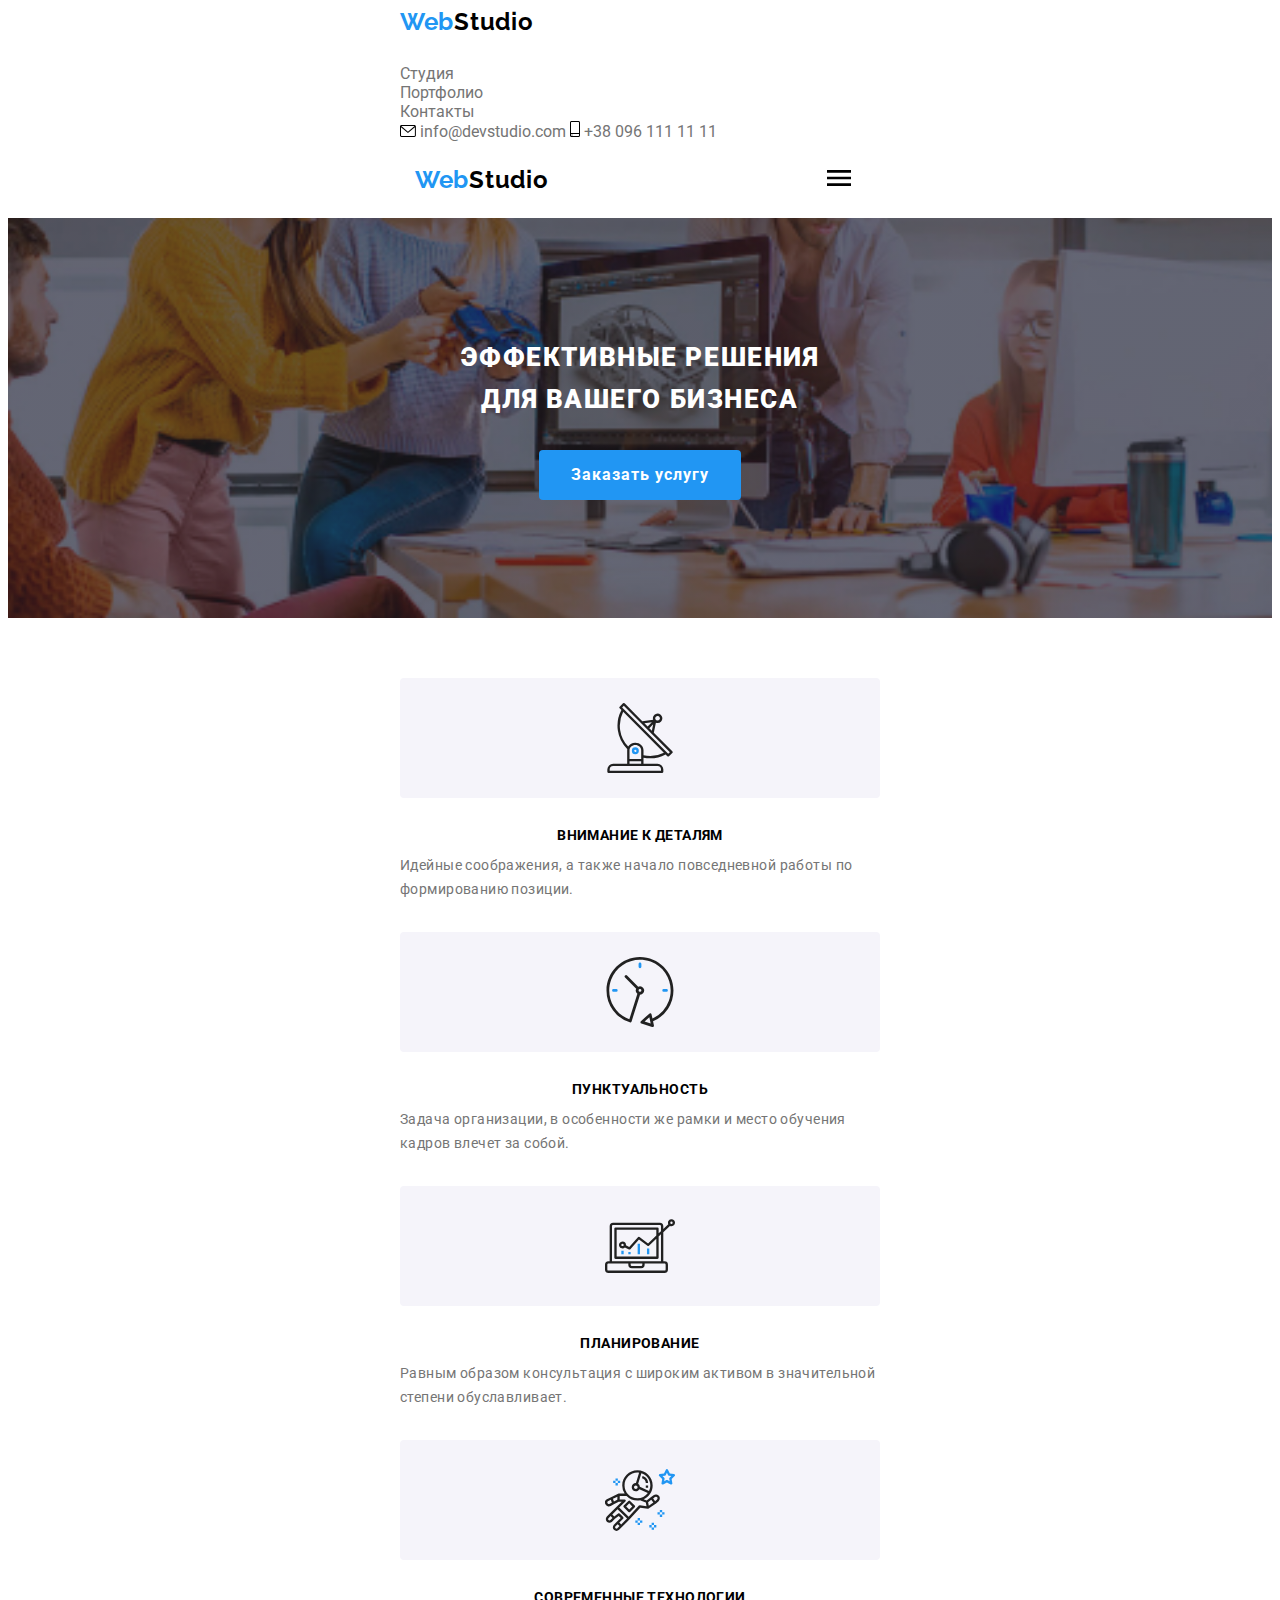
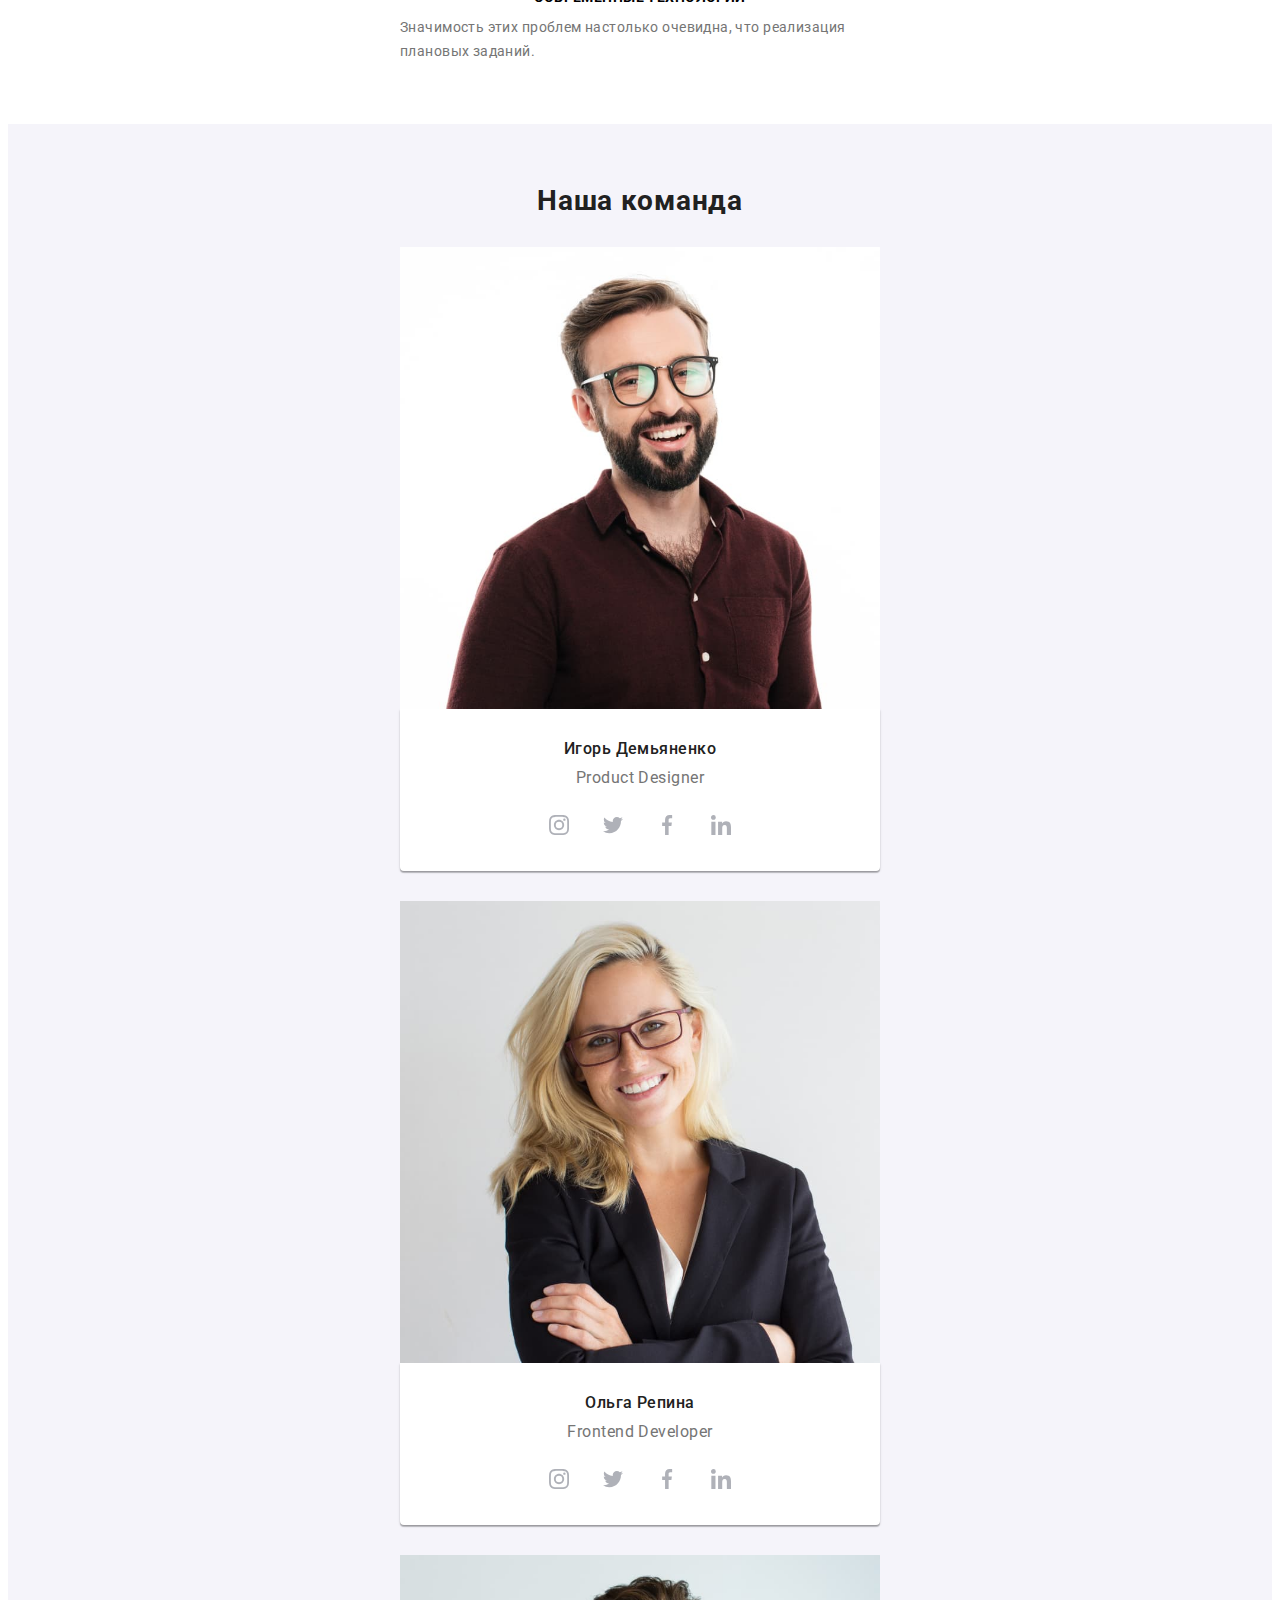
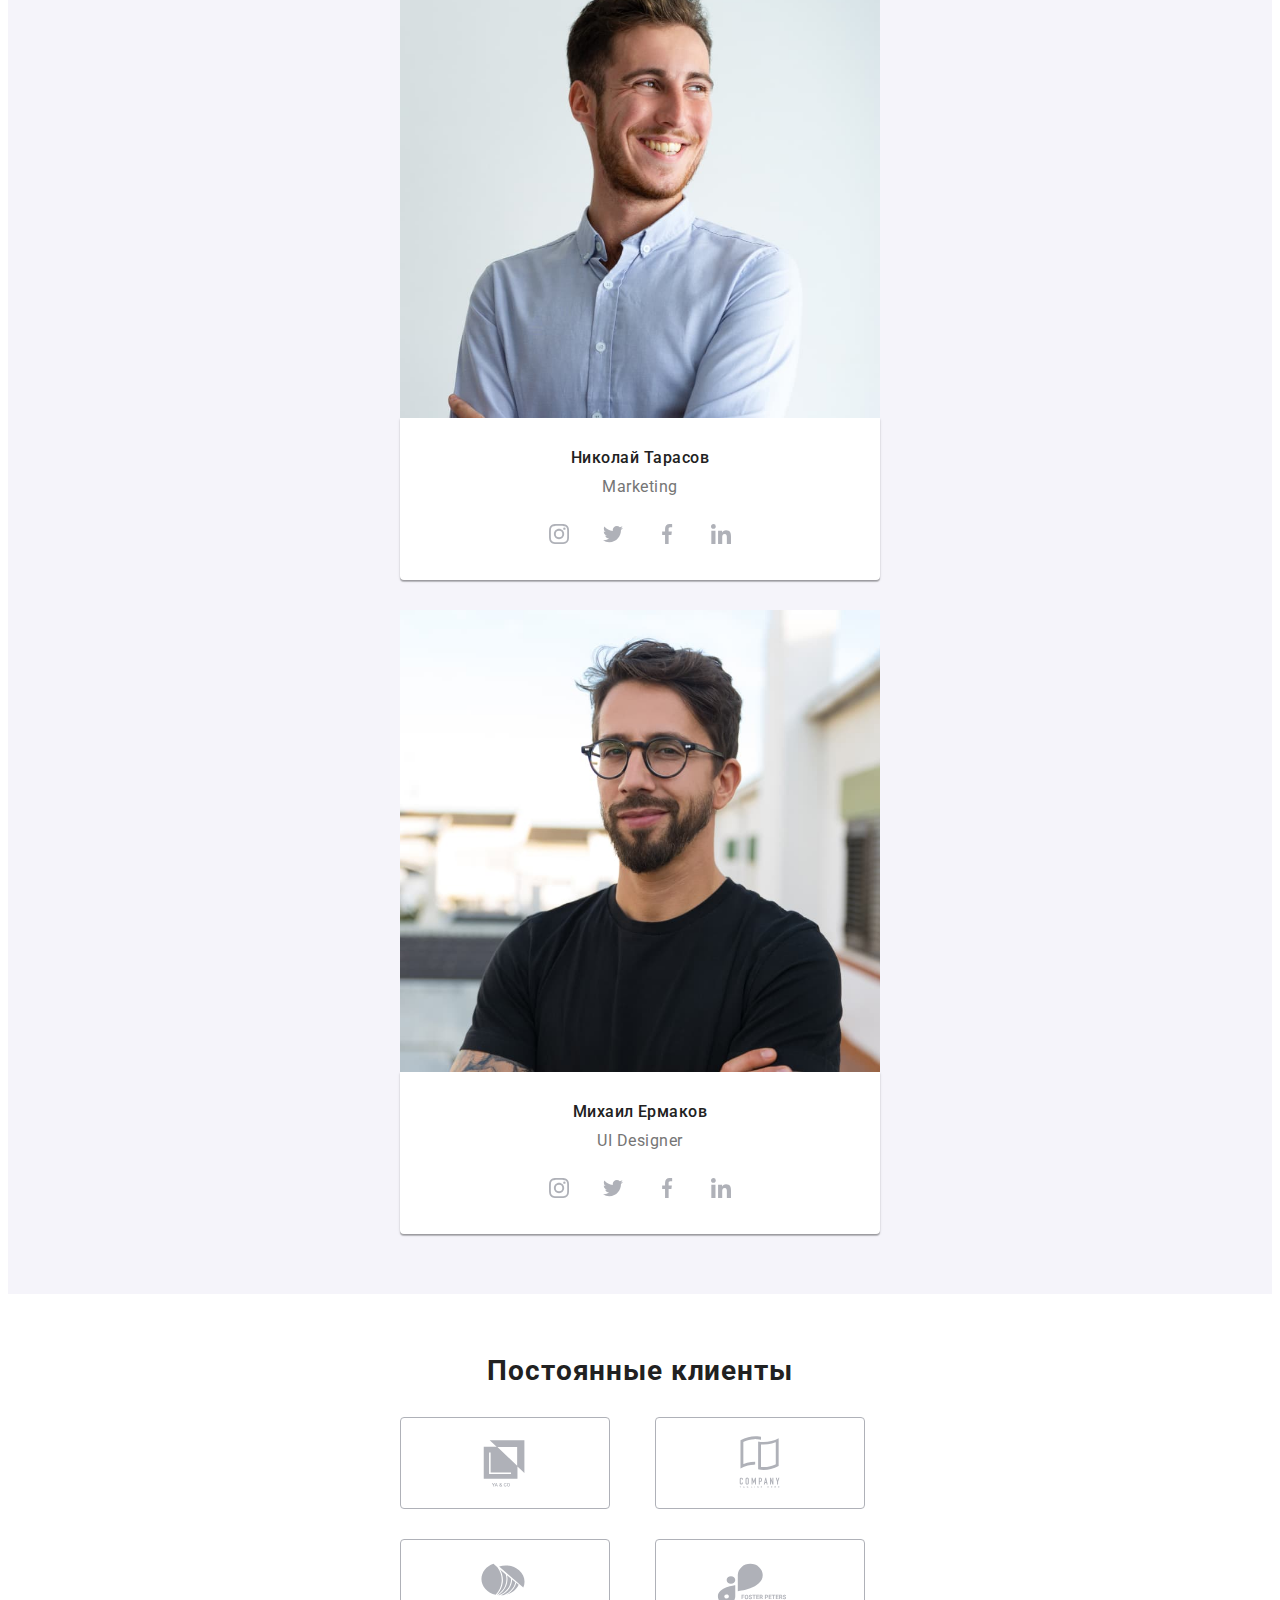
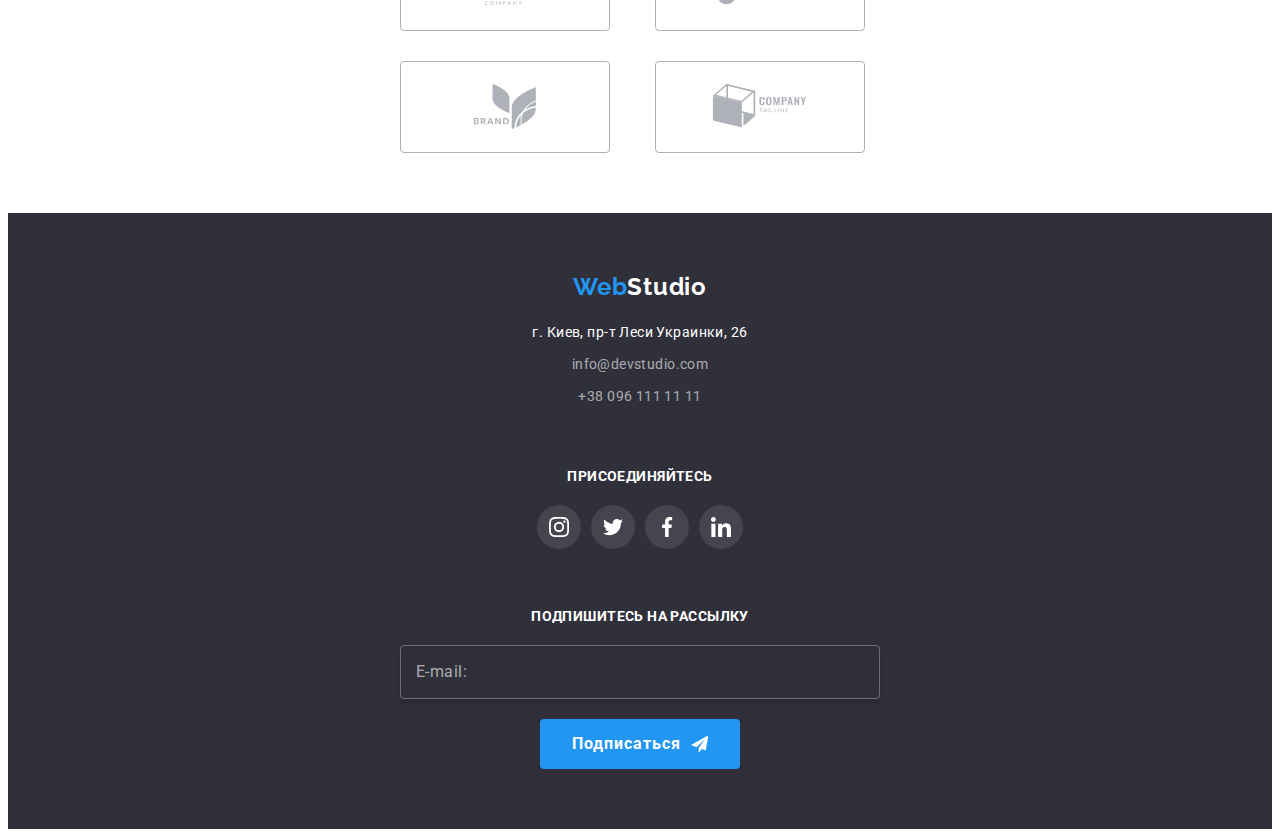
==== commit 34a61884: "need finish header" ====
--- a/index.html
+++ b/index.html
@@ -45,25 +45,24 @@
   </header>
 
   <header class="head-mob">
-    <div class="container head-mob__container">
+    <div>
       <div class="logo-btn-wrapper">
         <a class="link logo head-mob__logo logo--dark" href="./index.html">
           <p lang="en"><span class="logo__first-word">Web</span>Studio</p>
         </a>
-        <button type="button" class="head-mob__btn">
+        <button type="button" class="head-mob__btn menu-open">
           <svg width="40" height="40">
             <use href="./images/icons.svg#icon-menu-open"></use>
           </svg>
         </button>
-        <button type="button" class="head-mob__btn">
+      </div>
+
+      <nav class="menu-nav is-hidden">
+        <button type="button" class="head-mob__btn menu-close">
           <svg width="40" height="40">
             <use href="./images/icons.svg#icon-menu-close"></use>
           </svg>
         </button>
-
-      </div>
-
-      <nav class="menu-nav">
         <ul class="list menu-nav__list">
           <li class="menu-nav__item "><a class="link menu-nav__link current" href="./index.html">Cтудия</a></li>
           <li class="menu-nav__item"><a class="link menu-nav__link" href="./portfolio.html">Портфолио</a></li>
@@ -77,11 +76,13 @@
           <a class="link menu-nav__link contacts__mail" href="mailto:info@devstudio.com">
             info@devstudio.com
           </a>
-          <a class="link menu-nav__soc" href="">Instagram</a>
-          <a class="link menu-nav__soc" href="">Twitter</a>
-          <a class="link menu-nav__soc" href="">Facebook</a>
-          <a class="link menu-nav__soc" href="">Linkedin</a>
         </div>
+        <ul class="list menu-soc-list">
+          <li class="menu-soc-list__item"><a class="link menu-nav__soc" href="">Instagram</a></li>
+          <li class="menu-soc-list__item"><a class="link menu-nav__soc" href="">Twitter</a></li>
+          <li class="menu-soc-list__item"><a class="link menu-nav__soc" href="">Facebook</a></li>
+          <li class="menu-soc-list__item"><a class="link menu-nav__soc" href="">Linkedin</a></li>
+        </ul>
       </nav>
     </div>
   </header>
@@ -496,6 +497,7 @@
   </div>
 
   <script src="./js/modal.js"></script>
+  <script src="./js/menu.js"></script>
 
 </body>
 
--- a/css/main.min.css
+++ b/css/main.min.css
@@ -1 +1 @@
-:root{--logo-font-family: "Raleway", sans-serif;--primary-font-family: "Roboto", sans-serif;--back-color: #2f303a;--secondary-bg-color: #f5f4fa;--accent-color: #2196f3;--hover-btn-color: #188ce8;--primary-text-color: #212121;--secondary-text-color: #757575;--white-color: #ffffff;--black-color: #000000;--border-color: #eeeeee;--input-border-color: rgba(255, 255, 255, 0.3);--line-color: #ececec;--border-color-icon: #afb1b8;--light-transparent-color: #ffffff99}h1,h2,h3,h4,p{margin-top:0;margin-bottom:0}ul,ol{margin-top:0;margin-bottom:0;padding-left:0}img{display:block;margin:0;padding:0;width:100%}.list{list-style:none;padding:0;margin:0}.link{text-decoration:none;color:currentColor}.section{padding-top:60px;padding-bottom:60px}.container{max-width:480px;padding-left:15px;padding-right:15px;margin-left:auto;margin-right:auto}@media screen and (min-width: 480px){.container{width:480px}}body{font-family:var(--primary-font-family),sans-serif;color:var(--secondary-text-color)}.title{font-size:28px;font-weight:700;line-height:1.18;text-align:center;letter-spacing:.03em;color:var(--primary-text-color);margin-bottom:30px}.backdrop{position:fixed;top:0;left:0;width:100%;height:100%;overflow-y:scroll;background-color:rgba(0,0,0,.2);opacity:1;-webkit-transition:opacity 250ms cubic-bezier(0.4, 0, 0.2, 1),visibility 250ms cubic-bezier(0.4, 0, 0.2, 1);transition:opacity 250ms cubic-bezier(0.4, 0, 0.2, 1),visibility 250ms cubic-bezier(0.4, 0, 0.2, 1)}.backdrop.is-hidden{visibility:hidden;opacity:0;pointer-events:none}.modal{position:absolute;left:50%;top:50%;-webkit-transform:translate(-50%, -50%) scale(1);transform:translate(-50%, -50%) scale(1);opacity:1;-webkit-transition:opasity 250ms cubic-bezier(0.4, 0, 0.2, 1),-webkit-transform 250ms cubic-bezier(0.4, 0, 0.2, 1);transition:opasity 250ms cubic-bezier(0.4, 0, 0.2, 1),-webkit-transform 250ms cubic-bezier(0.4, 0, 0.2, 1);transition:transform 250ms cubic-bezier(0.4, 0, 0.2, 1),opasity 250ms cubic-bezier(0.4, 0, 0.2, 1);transition:transform 250ms cubic-bezier(0.4, 0, 0.2, 1),opasity 250ms cubic-bezier(0.4, 0, 0.2, 1),-webkit-transform 250ms cubic-bezier(0.4, 0, 0.2, 1);width:90%;border-radius:4px;padding:40px;font-family:var(--primary-font-family);background-color:var(--white-color);-webkit-box-shadow:0px 2px 1px rgba(0,0,0,.2),0px 1px 1px rgba(0,0,0,.14);box-shadow:0px 2px 1px rgba(0,0,0,.2),0px 1px 1px rgba(0,0,0,.14)}@media screen and (min-width: 480px){.modal{width:460px}}.backdrop.is-hidden .modal{-webkit-transform:translate(-50%, -50%) scale(0.8);transform:translate(-50%, -50%) scale(0.8);opacity:0}.modal__title{margin-bottom:12px;font-size:20px;font-weight:700;line-height:1.5;text-align:center;letter-spacing:.03em;color:var(--primary-text-color)}.modal__close{position:absolute;top:8px;right:8px;width:30px;height:30px;display:-webkit-box;display:-ms-flexbox;display:flex;-webkit-box-pack:center;-ms-flex-pack:center;justify-content:center;-webkit-box-align:center;-ms-flex-align:center;align-items:center;border-radius:50%;border:1px solid rgba(0,0,0,.1);cursor:pointer;background-color:var(--white-color);-webkit-transform:scale(1);transform:scale(1);-webkit-transition:color 200ms linear,-webkit-transform 100ms linear;transition:color 200ms linear,-webkit-transform 100ms linear;transition:transform 100ms linear,color 200ms linear;transition:transform 100ms linear,color 200ms linear,-webkit-transform 100ms linear}.modal__close:hover,.modal__close:focus{-webkit-transform:scale(1.1);transform:scale(1.1);color:var(--accent-color)}.form__field{position:relative;margin-bottom:10px}.form__field .form-label{font-size:12px;font-weight:400;line-height:1.17;letter-spacing:.01em;color:var(--secondary-text-color);margin-bottom:4px}.form-input{width:100%;height:40px;border:1px solid rgba(33,33,33,.2);border-radius:4px;-webkit-box-sizing:border-box;box-sizing:border-box;padding-left:34px;outline:none;-webkit-transition:250ms border-color cubic-bezier(0.4, 0, 0.2, 1);transition:250ms border-color cubic-bezier(0.4, 0, 0.2, 1)}.form__field:focus-within .form-input{border-color:var(--accent-color)}.form-icon{position:absolute;left:12px;bottom:11px;fill:#212121;-webkit-transition:fill 250ms cubic-bezier(0.4, 0, 0.2, 1);transition:fill 250ms cubic-bezier(0.4, 0, 0.2, 1)}.form__field:focus-within>.form-icon{fill:var(--accent-color)}.field-textarea{margin-bottom:20px}.form-textarea{resize:none;width:100%;height:120px;border:1px solid rgba(33,33,33,.2);border-radius:4px;padding:12px 16px;outline:none;-webkit-transition:250ms border-color cubic-bezier(0.4, 0, 0.2, 1);transition:250ms border-color cubic-bezier(0.4, 0, 0.2, 1)}.form-textarea::-webkit-input-placeholder{font-size:14px;font-weight:400;line-height:1.14;letter-spacing:.01em;color:rgba(117,117,117,.5)}.form-textarea::-moz-placeholder{font-size:14px;font-weight:400;line-height:1.14;letter-spacing:.01em;color:rgba(117,117,117,.5)}.form-textarea:-ms-input-placeholder{font-size:14px;font-weight:400;line-height:1.14;letter-spacing:.01em;color:rgba(117,117,117,.5)}.form-textarea::-ms-input-placeholder{font-size:14px;font-weight:400;line-height:1.14;letter-spacing:.01em;color:rgba(117,117,117,.5)}.form-textarea::placeholder{font-size:14px;font-weight:400;line-height:1.14;letter-spacing:.01em;color:rgba(117,117,117,.5)}.form__field:focus-within>.form-textarea{border-color:var(--accent-color)}.checkbox-label{position:relative;font-size:12px;font-weight:400;line-height:1.17;letter-spacing:.03em}.checkbox-label::before{content:"";position:absolute;top:50%;left:-24px;-webkit-transform:translateY(-50%);transform:translateY(-50%);display:inline-block;-webkit-box-sizing:border-box;box-sizing:border-box;width:16px;height:15px;margin-right:8px;border:2px solid var(--black-color);border-radius:2px;background-position:center;-webkit-transition:background-color 250ms cubic-bezier(0.4, 0, 0.2, 1),background-image 250ms cubic-bezier(0.4, 0, 0.2, 1),border-color 250ms cubic-bezier(0.4, 0, 0.2, 1);transition:background-color 250ms cubic-bezier(0.4, 0, 0.2, 1),background-image 250ms cubic-bezier(0.4, 0, 0.2, 1),border-color 250ms cubic-bezier(0.4, 0, 0.2, 1)}.link-checkbox{color:var(--accent-color);-webkit-transition:color 250ms linear,font-weight 250ms linear;transition:color 250ms linear,font-weight 250ms linear}.link-checkbox:hover,.link-checkbox:focus{color:var(--hover-btn-color);font-weight:500}.form__check{width:100%;padding-left:34px;margin-bottom:30px}.form__check .checkbox{position:absolute;width:1px;height:1px;margin:-1px;border:0;padding:0;clip:rect(0 0 0 0);overflow:hidden}.checkbox:checked+.checkbox-label::before{background:var(--accent-color) url(../images/check.svg);border-color:var(--accent-color)}.logo{font-family:var(--logo-font-family);font-style:normal;font-size:24px;font-weight:700;line-height:1.17;letter-spacing:.03em;-webkit-transition:color 250ms cubic-bezier(0.4, 0, 0.2, 1);transition:color 250ms cubic-bezier(0.4, 0, 0.2, 1)}.logo__first-word{color:var(--accent-color)}.logo:hover,.logo:focus{color:var(--accent-color)}.head__logo{margin-right:92px}.logo--dark{color:var(--black-color)}.footer__logo{display:inline-block;margin-bottom:20px}.logo--light{color:var(--white-color)}.head-mob__logo{font-size:24px;font-weight:700;line-height:1.17}.abonnement__text{font-size:14px;font-weight:700;line-height:1.14;letter-spacing:.03em;text-transform:uppercase;color:var(--white-color);margin-bottom:20px}.abonnement__label{margin-right:2px;font-family:var(--primary-font-family);font-style:normal;font-size:16px;font-weight:400;line-height:1.25;letter-spacing:.03em;color:rgba(255,255,255,.6)}.abonnement__input-wrapper{display:-webkit-box;display:-ms-flexbox;display:flex;-webkit-box-pack:justify;-ms-flex-pack:justify;justify-content:space-between;-webkit-box-align:center;-ms-flex-align:center;align-items:center;max-width:450px;border:1px solid var(--input-border-color);border-radius:4px;-webkit-box-shadow:0px 4px 4px rgba(0,0,0,.15);box-shadow:0px 4px 4px rgba(0,0,0,.15);padding-left:15px;padding-right:15px;margin-bottom:20px;-webkit-transition:border-color 250ms cubic-bezier(0.4, 0, 0.2, 1);transition:border-color 250ms cubic-bezier(0.4, 0, 0.2, 1)}.abonnement__input-wrapper:focus-within{border-color:var(--accent-color)}.abonnement__input{-webkit-box-flex:1;-ms-flex-positive:1;flex-grow:1;height:50px;max-width:387px;border:none;background-color:rgba(0,0,0,0);color:var(--white-color);outline:none}.btn{font-family:inherit;font-size:16px;font-weight:700;line-height:1.88;font-style:normal;letter-spacing:.06em;text-align:center;color:var(--white-color);background-color:var(--accent-color);cursor:pointer;padding:10px 32px;border-radius:4px;border:0px;-webkit-transition:background-color 250ms cubic-bezier(0.4, 0, 0.2, 1);transition:background-color 250ms cubic-bezier(0.4, 0, 0.2, 1)}.btn:hover,.btn:focus{background-color:var(--hover-btn-color)}.abonnement__btn{display:-webkit-inline-box;display:-ms-inline-flexbox;display:inline-flex;-webkit-box-align:center;-ms-flex-align:center;align-items:center;max-width:200px;-webkit-transition:background-color 250ms cubic-bezier(0.4, 0, 0.2, 1);transition:background-color 250ms cubic-bezier(0.4, 0, 0.2, 1)}.btn__icon-send{margin-left:10px}.modal__btn{display:block;margin-left:auto;margin-right:auto;padding-left:56px;padding-right:56px}.hidden{position:absolute;width:1px;height:1px;margin:-1px;padding:0;overflow:hidden;border:0;clip:rect(0 0 0 0)}@media screen and (max-width: 767px){.head{display:none}}.head-mob{padding-top:16px;padding-bottom:16px;position:relative}.logo-btn-wrapper{display:-webkit-box;display:-ms-flexbox;display:flex;-webkit-box-align:center;-ms-flex-align:center;align-items:center;-webkit-box-pack:justify;-ms-flex-pack:justify;justify-content:space-between}.menu-nav{position:absolute;left:0;top:99%;display:-webkit-box;display:-ms-flexbox;display:flex;-webkit-box-orient:vertical;-webkit-box-direction:normal;-ms-flex-direction:column;flex-direction:column;-webkit-box-pack:justify;-ms-flex-pack:justify;justify-content:space-between;width:100vw;height:100vh;background-color:var(--white-color);padding:10px 10px 48px 25px}.menu-nav__item{font-size:40px;font-weight:500;line-height:1.18;letter-spacing:.02em;color:var(--primary-text-color)}.menu-nav__item:not(:last-child){margin-bottom:32px}.menu-nav__item .current{color:var(--accent-color)}.menu-nav__link:hover,.menu-nav__link:focus{color:var(--accent-color)}.menu-nav__contacts .contacts__tel{display:block;margin-bottom:32px;font-size:34px;font-weight:500;line-height:1.18;letter-spacing:.02em;color:var(--accent-color)}.menu-nav__contacts .contacts__mail{font-size:24px;font-weight:500;line-height:1.17;letter-spacing:.02em;display:block;margin-bottom:64px}.menu-nav__soc{color:var(--accent-color);font-size:18px;font-weight:500;line-height:1.22;letter-spacing:.02em;padding-right:10px}.menu-nav__soc:not(:last-child){border-right:1px solid var(--secondary-text-color);margin-right:10px}.head-mob__btn{background-color:rgba(0,0,0,0);border:none}.head-mob__btn:hover,.head-mob__btn:focus{fill:var(--accent-color)}.indent{display:block}.hero{background-color:var(--back-color);padding-top:118px;padding-bottom:118px;text-align:center;background-image:-webkit-gradient(linear, left top, left bottom, from(rgba(47, 48, 58, 0.4)), to(rgba(47, 48, 58, 0.4))),url("../images/Img-background-mobile.jpg");background-image:linear-gradient(rgba(47, 48, 58, 0.4), rgba(47, 48, 58, 0.4)),url("../images/Img-background-mobile.jpg");background-repeat:no-repeat;background-position:center;background-size:cover;margin-left:auto;margin-right:auto}.hero__title{font-size:26px;font-weight:900;line-height:1.62;letter-spacing:.06em;text-transform:uppercase;color:var(--white-color);margin-bottom:30px}.features__item{margin-bottom:30px}.features__list{margin-bottom:-30px}.features__icon-wrap{display:-webkit-box;display:-ms-flexbox;display:flex;-webkit-box-pack:center;-ms-flex-pack:center;justify-content:center;-webkit-box-align:center;-ms-flex-align:center;align-items:center;max-width:100%;height:120px;background-color:var(--secondary-bg-color);border-radius:4px;margin-bottom:30px}.features__name{font-size:14px;font-weight:700;line-height:1.14;letter-spacing:.03em;text-align:center;color:var(--black-color);margin-bottom:10px;text-transform:uppercase}.features__text{font-size:14px;font-weight:400;line-height:1.71;letter-spacing:.03em}.team{background-color:var(--secondary-bg-color)}.team__list{margin-bottom:-30px}.team__item{width:100%;margin-bottom:30px}.team__photo{width:100%}.team__label{background-color:var(--white-color);background-size:cover;-webkit-box-shadow:0px 1px 3px rgba(0,0,0,.12),0px 1px 1px rgba(0,0,0,.14),0px 2px 1px rgba(0,0,0,.2);box-shadow:0px 1px 3px rgba(0,0,0,.12),0px 1px 1px rgba(0,0,0,.14),0px 2px 1px rgba(0,0,0,.2);border-radius:0px 0px 4px 4px;padding-top:30px;padding-bottom:24px;margin-left:auto;margin-right:auto;width:100%}.team__name{font-weight:500;color:var(--primary-text-color);margin-bottom:10px}.team__position,.team__name{font-size:16px;line-height:1.19;text-align:center;letter-spacing:.03em}.social{display:-webkit-box;display:-ms-flexbox;display:flex;-webkit-box-pack:center;-ms-flex-pack:center;justify-content:center;-webkit-box-align:center;-ms-flex-align:center;align-items:center;margin-top:16px}.social__link{display:-webkit-box;display:-ms-flexbox;display:flex;-webkit-box-pack:center;-ms-flex-pack:center;justify-content:center;-webkit-box-align:center;-ms-flex-align:center;align-items:center;width:44px;height:44px;border:0;border-radius:50%;color:var(--border-color-icon);-webkit-transition:background-color 250ms cubic-bezier(0.4, 0, 0.2, 1);transition:background-color 250ms cubic-bezier(0.4, 0, 0.2, 1)}.social__link:hover,.social__link:focus{background-color:var(--accent-color)}.social__item:not(:last-child){margin-right:10px}.social__icon{fill:currentColor;-webkit-transition:color 250ms cubic-bezier(0.4, 0, 0.2, 1);transition:color 250ms cubic-bezier(0.4, 0, 0.2, 1)}.social__link:hover .social__icon,.social__link:focus .social__icon{color:var(--white-color)}.clients__list{display:-webkit-box;display:-ms-flexbox;display:flex;margin-left:-30px;margin-top:-30px;-ms-flex-wrap:wrap;flex-wrap:wrap;-webkit-box-pack:center;-ms-flex-pack:center;justify-content:center}.clients__item{margin-left:30px;margin-top:30px;-ms-flex-preferred-size:calc((100% - 60px)/2);flex-basis:calc((100% - 60px)/2)}.clients__link{display:-webkit-box;display:-ms-flexbox;display:flex;-webkit-box-pack:center;-ms-flex-pack:center;justify-content:center;-webkit-box-align:center;-ms-flex-align:center;align-items:center;max-width:210px;height:92px;border:1px solid var(--border-color-icon);-webkit-box-sizing:border-box;box-sizing:border-box;border-radius:4px;color:var(--border-color-icon);-webkit-transition:color 250ms cubic-bezier(0.4, 0, 0.2, 1),border-color 250ms cubic-bezier(0.4, 0, 0.2, 1);transition:color 250ms cubic-bezier(0.4, 0, 0.2, 1),border-color 250ms cubic-bezier(0.4, 0, 0.2, 1)}.clients__link:hover{color:var(--accent-color);border-color:var(--accent-color)}.clients__icon{fill:currentColor}.footer{background-color:var(--back-color);padding-top:60px;padding-bottom:60px;text-align:center}.address{margin-bottom:60px}.address__list{font-style:normal;font-size:14px;font-weight:400;line-height:1.71;letter-spacing:.03em}.address__item:not(:last-child){margin-bottom:8px}.address__link{color:var(--light-transparent-color);-webkit-transition:color 250ms cubic-bezier(0.4, 0, 0.2, 1);transition:color 250ms cubic-bezier(0.4, 0, 0.2, 1)}.address__link:hover,.address__link:focus{color:var(--accent-color)}.address__link--white{color:var(--white-color)}.join{margin-bottom:60px}.join__list-social{display:-webkit-box;display:-ms-flexbox;display:flex;-webkit-box-pack:center;-ms-flex-pack:center;justify-content:center;-webkit-box-align:center;-ms-flex-align:center;align-items:center;margin-top:20px}.join__text{font-size:14px;font-weight:700;line-height:1.14;letter-spacing:.03em;text-transform:uppercase;color:var(--white-color)}.join__social-item:not(:last-child){margin-right:10px}.join__social-link{display:-webkit-box;display:-ms-flexbox;display:flex;-webkit-box-pack:center;-ms-flex-pack:center;justify-content:center;-webkit-box-align:center;-ms-flex-align:center;align-items:center;width:44px;height:44px;border:0;border-radius:50%;background-color:rgba(255,255,255,.1);color:var(--white-color);-webkit-transition:background-color 250ms cubic-bezier(0.4, 0, 0.2, 1);transition:background-color 250ms cubic-bezier(0.4, 0, 0.2, 1)}.join__social-link:hover,.join__social-link:focus{background-color:var(--accent-color)}.join__social-icon{fill:currentColor;-webkit-transition:color 250ms cubic-bezier(0.4, 0, 0.2, 1);transition:color 250ms cubic-bezier(0.4, 0, 0.2, 1)}.join__social-link:hover .join__social-icon,.join__social-link:focus .join__social-icon{color:var(--white-color)}.list-selection{display:-webkit-box;display:-ms-flexbox;display:flex;margin-left:-8px;margin-top:-15px;-ms-flex-wrap:wrap;flex-wrap:wrap;margin-bottom:40px}.list-selection__item{margin-right:8px;margin-bottom:15px}.list-selection__btn{font-family:var(--primary-font-family);font-style:normal;font-size:16px;font-weight:500;line-height:1.63;text-align:center;letter-spacing:.03em;background-color:var(--secondary-bg-color);cursor:pointer;color:var(--primary-text-color);border:0;border-radius:4px;padding:6px 22px;-webkit-transition:color 250ms cubic-bezier(0.4, 0, 0.2, 1),background-color 250ms cubic-bezier(0.4, 0, 0.2, 1),-webkit-box-shadow 250ms cubic-bezier(0.4, 0, 0.2, 1);transition:color 250ms cubic-bezier(0.4, 0, 0.2, 1),background-color 250ms cubic-bezier(0.4, 0, 0.2, 1),-webkit-box-shadow 250ms cubic-bezier(0.4, 0, 0.2, 1);transition:color 250ms cubic-bezier(0.4, 0, 0.2, 1),background-color 250ms cubic-bezier(0.4, 0, 0.2, 1),box-shadow 250ms cubic-bezier(0.4, 0, 0.2, 1);transition:color 250ms cubic-bezier(0.4, 0, 0.2, 1),background-color 250ms cubic-bezier(0.4, 0, 0.2, 1),box-shadow 250ms cubic-bezier(0.4, 0, 0.2, 1),-webkit-box-shadow 250ms cubic-bezier(0.4, 0, 0.2, 1)}.list-selection__btn:hover,.list-selection__btn:focus{background-color:var(--accent-color);color:var(--white-color);-webkit-box-shadow:0px 3px 1px rgba(0,0,0,.1),0px 1px 2px rgba(0,0,0,.08),0px 2px 2px rgba(0,0,0,.12);box-shadow:0px 3px 1px rgba(0,0,0,.1),0px 1px 2px rgba(0,0,0,.08),0px 2px 2px rgba(0,0,0,.12)}.product{margin-left:auto;margin-right:auto}.product:not(:last-child){margin-bottom:30px}.product__label{border:1px solid var(--border-color);border-top:0;background-color:var(--white-color);padding:20px 24px 20px 24px}.product__link{display:block;text-decoration:none;color:inherit;-webkit-transition:-webkit-box-shadow 250ms cubic-bezier(0.4, 0, 0.2, 1);transition:-webkit-box-shadow 250ms cubic-bezier(0.4, 0, 0.2, 1);transition:box-shadow 250ms cubic-bezier(0.4, 0, 0.2, 1);transition:box-shadow 250ms cubic-bezier(0.4, 0, 0.2, 1), -webkit-box-shadow 250ms cubic-bezier(0.4, 0, 0.2, 1)}.product__link:hover,.product__link:focus{-webkit-box-shadow:0px 1px 1px rgba(0,0,0,.12),0px 4px 4px rgba(0,0,0,.06),1px 4px 6px rgba(0,0,0,.16);box-shadow:0px 1px 1px rgba(0,0,0,.12),0px 4px 4px rgba(0,0,0,.06),1px 4px 6px rgba(0,0,0,.16)}.product__picture{position:relative;overflow:hidden;width:100%}.product__photo{margin-right:0;width:100%}.product__text{position:absolute;top:0;max-width:100%;height:100%;background-color:rgba(33,150,243,.9);font-family:"Roboto";font-size:18px;font-weight:400;line-height:1.56;letter-spacing:.03em;color:var(--white-color);overflow:scroll;padding-left:24px;padding-right:24px;padding-top:10%;padding-bottom:10%;-webkit-transform:translateY(101%);transform:translateY(101%);-webkit-transition:-webkit-transform 250ms cubic-bezier(0.4, 0, 0.2, 1);transition:-webkit-transform 250ms cubic-bezier(0.4, 0, 0.2, 1);transition:transform 250ms cubic-bezier(0.4, 0, 0.2, 1);transition:transform 250ms cubic-bezier(0.4, 0, 0.2, 1), -webkit-transform 250ms cubic-bezier(0.4, 0, 0.2, 1)}.product:hover .product__text,.product__link:focus .product__text{-webkit-transform:translateY(0%);transform:translateY(0%)}.product__name{font-size:18px;font-weight:700;line-height:2;letter-spacing:.06em;color:var(--primary-text-color);margin-bottom:4px}.product__type{font-size:16px;line-height:1.88;letter-spacing:.03em}/*# sourceMappingURL=main.min.css.map */+:root{--logo-font-family: "Raleway", sans-serif;--primary-font-family: "Roboto", sans-serif;--back-color: #2f303a;--secondary-bg-color: #f5f4fa;--accent-color: #2196f3;--hover-btn-color: #188ce8;--primary-text-color: #212121;--secondary-text-color: #757575;--white-color: #ffffff;--black-color: #000000;--border-color: #eeeeee;--input-border-color: rgba(255, 255, 255, 0.3);--line-color: #ececec;--border-color-icon: #afb1b8;--light-transparent-color: #ffffff99}h1,h2,h3,h4,p{margin-top:0;margin-bottom:0}ul,ol{margin-top:0;margin-bottom:0;padding-left:0}img{display:block;margin:0;padding:0;width:100%}.list{list-style:none;padding:0;margin:0}.link{text-decoration:none;color:currentColor}.section{padding-top:60px;padding-bottom:60px}.container{max-width:480px;padding-left:15px;padding-right:15px;margin-left:auto;margin-right:auto}@media screen and (min-width: 480px){.container{width:480px}}body{font-family:var(--primary-font-family),sans-serif;color:var(--secondary-text-color);position:relative}.title{font-size:28px;font-weight:700;line-height:1.18;text-align:center;letter-spacing:.03em;color:var(--primary-text-color);margin-bottom:30px}.backdrop{position:fixed;top:0;left:0;width:100%;height:100%;overflow-y:scroll;background-color:rgba(0,0,0,.2);opacity:1;-webkit-transition:opacity 250ms cubic-bezier(0.4, 0, 0.2, 1),visibility 250ms cubic-bezier(0.4, 0, 0.2, 1);transition:opacity 250ms cubic-bezier(0.4, 0, 0.2, 1),visibility 250ms cubic-bezier(0.4, 0, 0.2, 1)}.backdrop.is-hidden{visibility:hidden;opacity:0;pointer-events:none}.modal{position:absolute;left:50%;top:50%;-webkit-transform:translate(-50%, -50%) scale(1);transform:translate(-50%, -50%) scale(1);opacity:1;-webkit-transition:opasity 250ms cubic-bezier(0.4, 0, 0.2, 1),-webkit-transform 250ms cubic-bezier(0.4, 0, 0.2, 1);transition:opasity 250ms cubic-bezier(0.4, 0, 0.2, 1),-webkit-transform 250ms cubic-bezier(0.4, 0, 0.2, 1);transition:transform 250ms cubic-bezier(0.4, 0, 0.2, 1),opasity 250ms cubic-bezier(0.4, 0, 0.2, 1);transition:transform 250ms cubic-bezier(0.4, 0, 0.2, 1),opasity 250ms cubic-bezier(0.4, 0, 0.2, 1),-webkit-transform 250ms cubic-bezier(0.4, 0, 0.2, 1);width:90%;border-radius:4px;padding:40px;font-family:var(--primary-font-family);background-color:var(--white-color);-webkit-box-shadow:0px 2px 1px rgba(0,0,0,.2),0px 1px 1px rgba(0,0,0,.14);box-shadow:0px 2px 1px rgba(0,0,0,.2),0px 1px 1px rgba(0,0,0,.14)}@media screen and (min-width: 480px){.modal{width:460px}}.backdrop.is-hidden .modal{-webkit-transform:translate(-50%, -50%) scale(0.8);transform:translate(-50%, -50%) scale(0.8);opacity:0}.modal__title{margin-bottom:12px;font-size:20px;font-weight:700;line-height:1.5;text-align:center;letter-spacing:.03em;color:var(--primary-text-color)}.modal__close{position:absolute;top:8px;right:8px;width:30px;height:30px;display:-webkit-box;display:-ms-flexbox;display:flex;-webkit-box-pack:center;-ms-flex-pack:center;justify-content:center;-webkit-box-align:center;-ms-flex-align:center;align-items:center;border-radius:50%;border:1px solid rgba(0,0,0,.1);cursor:pointer;background-color:var(--white-color);-webkit-transform:scale(1);transform:scale(1);-webkit-transition:color 200ms linear,-webkit-transform 100ms linear;transition:color 200ms linear,-webkit-transform 100ms linear;transition:transform 100ms linear,color 200ms linear;transition:transform 100ms linear,color 200ms linear,-webkit-transform 100ms linear}.modal__close:hover,.modal__close:focus{-webkit-transform:scale(1.1);transform:scale(1.1);color:var(--accent-color)}.form__field{position:relative;margin-bottom:10px}.form__field .form-label{font-size:12px;font-weight:400;line-height:1.17;letter-spacing:.01em;color:var(--secondary-text-color);margin-bottom:4px}.form-input{width:100%;height:40px;border:1px solid rgba(33,33,33,.2);border-radius:4px;-webkit-box-sizing:border-box;box-sizing:border-box;padding-left:34px;outline:none;-webkit-transition:250ms border-color cubic-bezier(0.4, 0, 0.2, 1);transition:250ms border-color cubic-bezier(0.4, 0, 0.2, 1)}.form__field:focus-within .form-input{border-color:var(--accent-color)}.form-icon{position:absolute;left:12px;bottom:11px;fill:#212121;-webkit-transition:fill 250ms cubic-bezier(0.4, 0, 0.2, 1);transition:fill 250ms cubic-bezier(0.4, 0, 0.2, 1)}.form__field:focus-within>.form-icon{fill:var(--accent-color)}.field-textarea{margin-bottom:20px}.form-textarea{resize:none;width:100%;height:120px;border:1px solid rgba(33,33,33,.2);border-radius:4px;padding:12px 16px;outline:none;-webkit-transition:250ms border-color cubic-bezier(0.4, 0, 0.2, 1);transition:250ms border-color cubic-bezier(0.4, 0, 0.2, 1)}.form-textarea::-webkit-input-placeholder{font-size:14px;font-weight:400;line-height:1.14;letter-spacing:.01em;color:rgba(117,117,117,.5)}.form-textarea::-moz-placeholder{font-size:14px;font-weight:400;line-height:1.14;letter-spacing:.01em;color:rgba(117,117,117,.5)}.form-textarea:-ms-input-placeholder{font-size:14px;font-weight:400;line-height:1.14;letter-spacing:.01em;color:rgba(117,117,117,.5)}.form-textarea::-ms-input-placeholder{font-size:14px;font-weight:400;line-height:1.14;letter-spacing:.01em;color:rgba(117,117,117,.5)}.form-textarea::placeholder{font-size:14px;font-weight:400;line-height:1.14;letter-spacing:.01em;color:rgba(117,117,117,.5)}.form__field:focus-within>.form-textarea{border-color:var(--accent-color)}.checkbox-label{position:relative;font-size:12px;font-weight:400;line-height:1.17;letter-spacing:.03em}.checkbox-label::before{content:"";position:absolute;top:50%;left:-24px;-webkit-transform:translateY(-50%);transform:translateY(-50%);display:inline-block;-webkit-box-sizing:border-box;box-sizing:border-box;width:16px;height:15px;margin-right:8px;border:2px solid var(--black-color);border-radius:2px;background-position:center;-webkit-transition:background-color 250ms cubic-bezier(0.4, 0, 0.2, 1),background-image 250ms cubic-bezier(0.4, 0, 0.2, 1),border-color 250ms cubic-bezier(0.4, 0, 0.2, 1);transition:background-color 250ms cubic-bezier(0.4, 0, 0.2, 1),background-image 250ms cubic-bezier(0.4, 0, 0.2, 1),border-color 250ms cubic-bezier(0.4, 0, 0.2, 1)}.link-checkbox{color:var(--accent-color);-webkit-transition:color 250ms linear,font-weight 250ms linear;transition:color 250ms linear,font-weight 250ms linear}.link-checkbox:hover,.link-checkbox:focus{color:var(--hover-btn-color);font-weight:500}.form__check{width:100%;padding-left:34px;margin-bottom:30px}.form__check .checkbox{position:absolute;width:1px;height:1px;margin:-1px;border:0;padding:0;clip:rect(0 0 0 0);overflow:hidden}.checkbox:checked+.checkbox-label::before{background:var(--accent-color) url(../images/check.svg);border-color:var(--accent-color)}.logo{font-family:var(--logo-font-family);font-style:normal;font-size:24px;font-weight:700;line-height:1.17;letter-spacing:.03em;-webkit-transition:color 250ms cubic-bezier(0.4, 0, 0.2, 1);transition:color 250ms cubic-bezier(0.4, 0, 0.2, 1)}.logo__first-word{color:var(--accent-color)}.logo:hover,.logo:focus{color:var(--accent-color)}.head__logo{margin-right:92px}.logo--dark{color:var(--black-color)}.footer__logo{display:inline-block;margin-bottom:20px}.logo--light{color:var(--white-color)}.head-mob__logo{font-size:24px;font-weight:700;line-height:1.17}.abonnement__text{font-size:14px;font-weight:700;line-height:1.14;letter-spacing:.03em;text-transform:uppercase;color:var(--white-color);margin-bottom:20px}.abonnement__label{margin-right:2px;font-family:var(--primary-font-family);font-style:normal;font-size:16px;font-weight:400;line-height:1.25;letter-spacing:.03em;color:rgba(255,255,255,.6)}.abonnement__input-wrapper{display:-webkit-box;display:-ms-flexbox;display:flex;-webkit-box-pack:justify;-ms-flex-pack:justify;justify-content:space-between;-webkit-box-align:center;-ms-flex-align:center;align-items:center;max-width:450px;border:1px solid var(--input-border-color);border-radius:4px;-webkit-box-shadow:0px 4px 4px rgba(0,0,0,.15);box-shadow:0px 4px 4px rgba(0,0,0,.15);padding-left:15px;padding-right:15px;margin-bottom:20px;-webkit-transition:border-color 250ms cubic-bezier(0.4, 0, 0.2, 1);transition:border-color 250ms cubic-bezier(0.4, 0, 0.2, 1)}.abonnement__input-wrapper:focus-within{border-color:var(--accent-color)}.abonnement__input{-webkit-box-flex:1;-ms-flex-positive:1;flex-grow:1;height:50px;max-width:387px;border:none;background-color:rgba(0,0,0,0);color:var(--white-color);outline:none}.btn{font-family:inherit;font-size:16px;font-weight:700;line-height:1.88;font-style:normal;letter-spacing:.06em;text-align:center;color:var(--white-color);background-color:var(--accent-color);cursor:pointer;padding:10px 32px;border-radius:4px;border:0px;-webkit-transition:background-color 250ms cubic-bezier(0.4, 0, 0.2, 1);transition:background-color 250ms cubic-bezier(0.4, 0, 0.2, 1)}.btn:hover,.btn:focus{background-color:var(--hover-btn-color)}.abonnement__btn{display:-webkit-inline-box;display:-ms-inline-flexbox;display:inline-flex;-webkit-box-align:center;-ms-flex-align:center;align-items:center;max-width:200px;-webkit-transition:background-color 250ms cubic-bezier(0.4, 0, 0.2, 1);transition:background-color 250ms cubic-bezier(0.4, 0, 0.2, 1)}.btn__icon-send{margin-left:10px}.modal__btn{display:block;margin-left:auto;margin-right:auto;padding-left:56px;padding-right:56px}.hidden{position:absolute;width:1px;height:1px;margin:-1px;padding:0;overflow:hidden;border:0;clip:rect(0 0 0 0)}@media screen and (max-width: 767px){.head{display:none}}.head-mob{padding-top:16px;padding-bottom:16px;position:relative;max-width:480px;margin-left:auto;margin-right:auto}.logo-btn-wrapper{display:-webkit-box;display:-ms-flexbox;display:flex;-webkit-box-align:center;-ms-flex-align:center;align-items:center;-webkit-box-pack:justify;-ms-flex-pack:justify;justify-content:space-between;padding-left:15px;padding-right:15px}.menu-nav{position:fixed;z-index:100;top:0;left:0;display:-webkit-box;display:-ms-flexbox;display:flex;-webkit-box-orient:vertical;-webkit-box-direction:normal;-ms-flex-direction:column;flex-direction:column;-webkit-box-pack:justify;-ms-flex-pack:justify;justify-content:space-between;width:100vw;height:100%;overflow:hidden;background-color:var(--white-color);padding:10px 10px 48px 25px}.menu-nav.is-hidden{visibility:hidden;opacity:0;pointer-events:none}.menu-nav__item{font-size:40px;font-weight:500;line-height:1.18;letter-spacing:.02em;color:var(--primary-text-color)}.menu-nav__item:not(:last-child){margin-bottom:32px}.menu-nav__item .current{color:var(--accent-color)}.menu-nav__link:hover,.menu-nav__link:focus{color:var(--accent-color)}.menu-nav__contacts .contacts__tel{display:block;margin-bottom:32px;font-size:34px;font-weight:500;line-height:1.18;letter-spacing:.02em;color:var(--accent-color)}.menu-nav__contacts .contacts__mail{font-size:24px;font-weight:500;line-height:1.17;letter-spacing:.02em;display:block;margin-bottom:64px}.menu-nav__soc{color:var(--accent-color);font-size:18px;font-weight:500;line-height:1.22;letter-spacing:.02em}.menu-soc-list__item{display:inline;padding-right:10px}.menu-soc-list__item:not(:last-child){border-right:1px solid var(--secondary-text-color);margin-right:10px}.head-mob__btn{background-color:rgba(0,0,0,0);border:none}.head-mob__btn:hover,.head-mob__btn:focus{fill:var(--accent-color)}.menu-close{margin-left:auto}.indent{display:block}.hero{background-color:var(--back-color);padding-top:118px;padding-bottom:118px;text-align:center;background-image:-webkit-gradient(linear, left top, left bottom, from(rgba(47, 48, 58, 0.4)), to(rgba(47, 48, 58, 0.4))),url("../images/Img-background-mobile.jpg");background-image:linear-gradient(rgba(47, 48, 58, 0.4), rgba(47, 48, 58, 0.4)),url("../images/Img-background-mobile.jpg");background-repeat:no-repeat;background-position:center;background-size:cover;margin-left:auto;margin-right:auto}.hero__title{font-size:26px;font-weight:900;line-height:1.62;letter-spacing:.06em;text-transform:uppercase;color:var(--white-color);margin-bottom:30px}.features__item{margin-bottom:30px}.features__list{margin-bottom:-30px}.features__icon-wrap{display:-webkit-box;display:-ms-flexbox;display:flex;-webkit-box-pack:center;-ms-flex-pack:center;justify-content:center;-webkit-box-align:center;-ms-flex-align:center;align-items:center;max-width:100%;height:120px;background-color:var(--secondary-bg-color);border-radius:4px;margin-bottom:30px}.features__name{font-size:14px;font-weight:700;line-height:1.14;letter-spacing:.03em;text-align:center;color:var(--black-color);margin-bottom:10px;text-transform:uppercase}.features__text{font-size:14px;font-weight:400;line-height:1.71;letter-spacing:.03em}.team{background-color:var(--secondary-bg-color)}.team__list{margin-bottom:-30px}.team__item{width:100%;margin-bottom:30px}.team__photo{width:100%}.team__label{background-color:var(--white-color);background-size:cover;-webkit-box-shadow:0px 1px 3px rgba(0,0,0,.12),0px 1px 1px rgba(0,0,0,.14),0px 2px 1px rgba(0,0,0,.2);box-shadow:0px 1px 3px rgba(0,0,0,.12),0px 1px 1px rgba(0,0,0,.14),0px 2px 1px rgba(0,0,0,.2);border-radius:0px 0px 4px 4px;padding-top:30px;padding-bottom:24px;margin-left:auto;margin-right:auto;width:100%}.team__name{font-weight:500;color:var(--primary-text-color);margin-bottom:10px}.team__position,.team__name{font-size:16px;line-height:1.19;text-align:center;letter-spacing:.03em}.social{display:-webkit-box;display:-ms-flexbox;display:flex;-webkit-box-pack:center;-ms-flex-pack:center;justify-content:center;-webkit-box-align:center;-ms-flex-align:center;align-items:center;margin-top:16px}.social__link{display:-webkit-box;display:-ms-flexbox;display:flex;-webkit-box-pack:center;-ms-flex-pack:center;justify-content:center;-webkit-box-align:center;-ms-flex-align:center;align-items:center;width:44px;height:44px;border:0;border-radius:50%;color:var(--border-color-icon);-webkit-transition:background-color 250ms cubic-bezier(0.4, 0, 0.2, 1);transition:background-color 250ms cubic-bezier(0.4, 0, 0.2, 1)}.social__link:hover,.social__link:focus{background-color:var(--accent-color)}.social__item:not(:last-child){margin-right:10px}.social__icon{fill:currentColor;-webkit-transition:color 250ms cubic-bezier(0.4, 0, 0.2, 1);transition:color 250ms cubic-bezier(0.4, 0, 0.2, 1)}.social__link:hover .social__icon,.social__link:focus .social__icon{color:var(--white-color)}.clients__list{display:-webkit-box;display:-ms-flexbox;display:flex;margin-left:-30px;margin-top:-30px;-ms-flex-wrap:wrap;flex-wrap:wrap;-webkit-box-pack:center;-ms-flex-pack:center;justify-content:center}.clients__item{margin-left:30px;margin-top:30px;-ms-flex-preferred-size:calc((100% - 60px)/2);flex-basis:calc((100% - 60px)/2)}.clients__link{display:-webkit-box;display:-ms-flexbox;display:flex;-webkit-box-pack:center;-ms-flex-pack:center;justify-content:center;-webkit-box-align:center;-ms-flex-align:center;align-items:center;max-width:210px;height:92px;border:1px solid var(--border-color-icon);-webkit-box-sizing:border-box;box-sizing:border-box;border-radius:4px;color:var(--border-color-icon);-webkit-transition:color 250ms cubic-bezier(0.4, 0, 0.2, 1),border-color 250ms cubic-bezier(0.4, 0, 0.2, 1);transition:color 250ms cubic-bezier(0.4, 0, 0.2, 1),border-color 250ms cubic-bezier(0.4, 0, 0.2, 1)}.clients__link:hover{color:var(--accent-color);border-color:var(--accent-color)}.clients__icon{fill:currentColor}.footer{background-color:var(--back-color);padding-top:60px;padding-bottom:60px;text-align:center}.address{margin-bottom:60px}.address__list{font-style:normal;font-size:14px;font-weight:400;line-height:1.71;letter-spacing:.03em}.address__item:not(:last-child){margin-bottom:8px}.address__link{color:var(--light-transparent-color);-webkit-transition:color 250ms cubic-bezier(0.4, 0, 0.2, 1);transition:color 250ms cubic-bezier(0.4, 0, 0.2, 1)}.address__link:hover,.address__link:focus{color:var(--accent-color)}.address__link--white{color:var(--white-color)}.join{margin-bottom:60px}.join__list-social{display:-webkit-box;display:-ms-flexbox;display:flex;-webkit-box-pack:center;-ms-flex-pack:center;justify-content:center;-webkit-box-align:center;-ms-flex-align:center;align-items:center;margin-top:20px}.join__text{font-size:14px;font-weight:700;line-height:1.14;letter-spacing:.03em;text-transform:uppercase;color:var(--white-color)}.join__social-item:not(:last-child){margin-right:10px}.join__social-link{display:-webkit-box;display:-ms-flexbox;display:flex;-webkit-box-pack:center;-ms-flex-pack:center;justify-content:center;-webkit-box-align:center;-ms-flex-align:center;align-items:center;width:44px;height:44px;border:0;border-radius:50%;background-color:rgba(255,255,255,.1);color:var(--white-color);-webkit-transition:background-color 250ms cubic-bezier(0.4, 0, 0.2, 1);transition:background-color 250ms cubic-bezier(0.4, 0, 0.2, 1)}.join__social-link:hover,.join__social-link:focus{background-color:var(--accent-color)}.join__social-icon{fill:currentColor;-webkit-transition:color 250ms cubic-bezier(0.4, 0, 0.2, 1);transition:color 250ms cubic-bezier(0.4, 0, 0.2, 1)}.join__social-link:hover .join__social-icon,.join__social-link:focus .join__social-icon{color:var(--white-color)}.list-selection{display:-webkit-box;display:-ms-flexbox;display:flex;margin-left:-8px;margin-top:-15px;-ms-flex-wrap:wrap;flex-wrap:wrap;margin-bottom:40px}.list-selection__item{margin-right:8px;margin-bottom:15px}.list-selection__btn{font-family:var(--primary-font-family);font-style:normal;font-size:16px;font-weight:500;line-height:1.63;text-align:center;letter-spacing:.03em;background-color:var(--secondary-bg-color);cursor:pointer;color:var(--primary-text-color);border:0;border-radius:4px;padding:6px 22px;-webkit-transition:color 250ms cubic-bezier(0.4, 0, 0.2, 1),background-color 250ms cubic-bezier(0.4, 0, 0.2, 1),-webkit-box-shadow 250ms cubic-bezier(0.4, 0, 0.2, 1);transition:color 250ms cubic-bezier(0.4, 0, 0.2, 1),background-color 250ms cubic-bezier(0.4, 0, 0.2, 1),-webkit-box-shadow 250ms cubic-bezier(0.4, 0, 0.2, 1);transition:color 250ms cubic-bezier(0.4, 0, 0.2, 1),background-color 250ms cubic-bezier(0.4, 0, 0.2, 1),box-shadow 250ms cubic-bezier(0.4, 0, 0.2, 1);transition:color 250ms cubic-bezier(0.4, 0, 0.2, 1),background-color 250ms cubic-bezier(0.4, 0, 0.2, 1),box-shadow 250ms cubic-bezier(0.4, 0, 0.2, 1),-webkit-box-shadow 250ms cubic-bezier(0.4, 0, 0.2, 1)}.list-selection__btn:hover,.list-selection__btn:focus{background-color:var(--accent-color);color:var(--white-color);-webkit-box-shadow:0px 3px 1px rgba(0,0,0,.1),0px 1px 2px rgba(0,0,0,.08),0px 2px 2px rgba(0,0,0,.12);box-shadow:0px 3px 1px rgba(0,0,0,.1),0px 1px 2px rgba(0,0,0,.08),0px 2px 2px rgba(0,0,0,.12)}.product{margin-left:auto;margin-right:auto}.product:not(:last-child){margin-bottom:30px}.product__label{border:1px solid var(--border-color);border-top:0;background-color:var(--white-color);padding:20px 24px 20px 24px}.product__link{display:block;text-decoration:none;color:inherit;-webkit-transition:-webkit-box-shadow 250ms cubic-bezier(0.4, 0, 0.2, 1);transition:-webkit-box-shadow 250ms cubic-bezier(0.4, 0, 0.2, 1);transition:box-shadow 250ms cubic-bezier(0.4, 0, 0.2, 1);transition:box-shadow 250ms cubic-bezier(0.4, 0, 0.2, 1), -webkit-box-shadow 250ms cubic-bezier(0.4, 0, 0.2, 1)}.product__link:hover,.product__link:focus{-webkit-box-shadow:0px 1px 1px rgba(0,0,0,.12),0px 4px 4px rgba(0,0,0,.06),1px 4px 6px rgba(0,0,0,.16);box-shadow:0px 1px 1px rgba(0,0,0,.12),0px 4px 4px rgba(0,0,0,.06),1px 4px 6px rgba(0,0,0,.16)}.product__picture{position:relative;overflow:hidden;width:100%}.product__photo{margin-right:0;width:100%}.product__text{position:absolute;top:0;max-width:100%;height:100%;background-color:rgba(33,150,243,.9);font-family:"Roboto";font-size:18px;font-weight:400;line-height:1.56;letter-spacing:.03em;color:var(--white-color);overflow:scroll;padding-left:24px;padding-right:24px;padding-top:10%;padding-bottom:10%;-webkit-transform:translateY(101%);transform:translateY(101%);-webkit-transition:-webkit-transform 250ms cubic-bezier(0.4, 0, 0.2, 1);transition:-webkit-transform 250ms cubic-bezier(0.4, 0, 0.2, 1);transition:transform 250ms cubic-bezier(0.4, 0, 0.2, 1);transition:transform 250ms cubic-bezier(0.4, 0, 0.2, 1), -webkit-transform 250ms cubic-bezier(0.4, 0, 0.2, 1)}.product:hover .product__text,.product__link:focus .product__text{-webkit-transform:translateY(0%);transform:translateY(0%)}.product__name{font-size:18px;font-weight:700;line-height:2;letter-spacing:.06em;color:var(--primary-text-color);margin-bottom:4px}.product__type{font-size:16px;line-height:1.88;letter-spacing:.03em}/*# sourceMappingURL=main.min.css.map */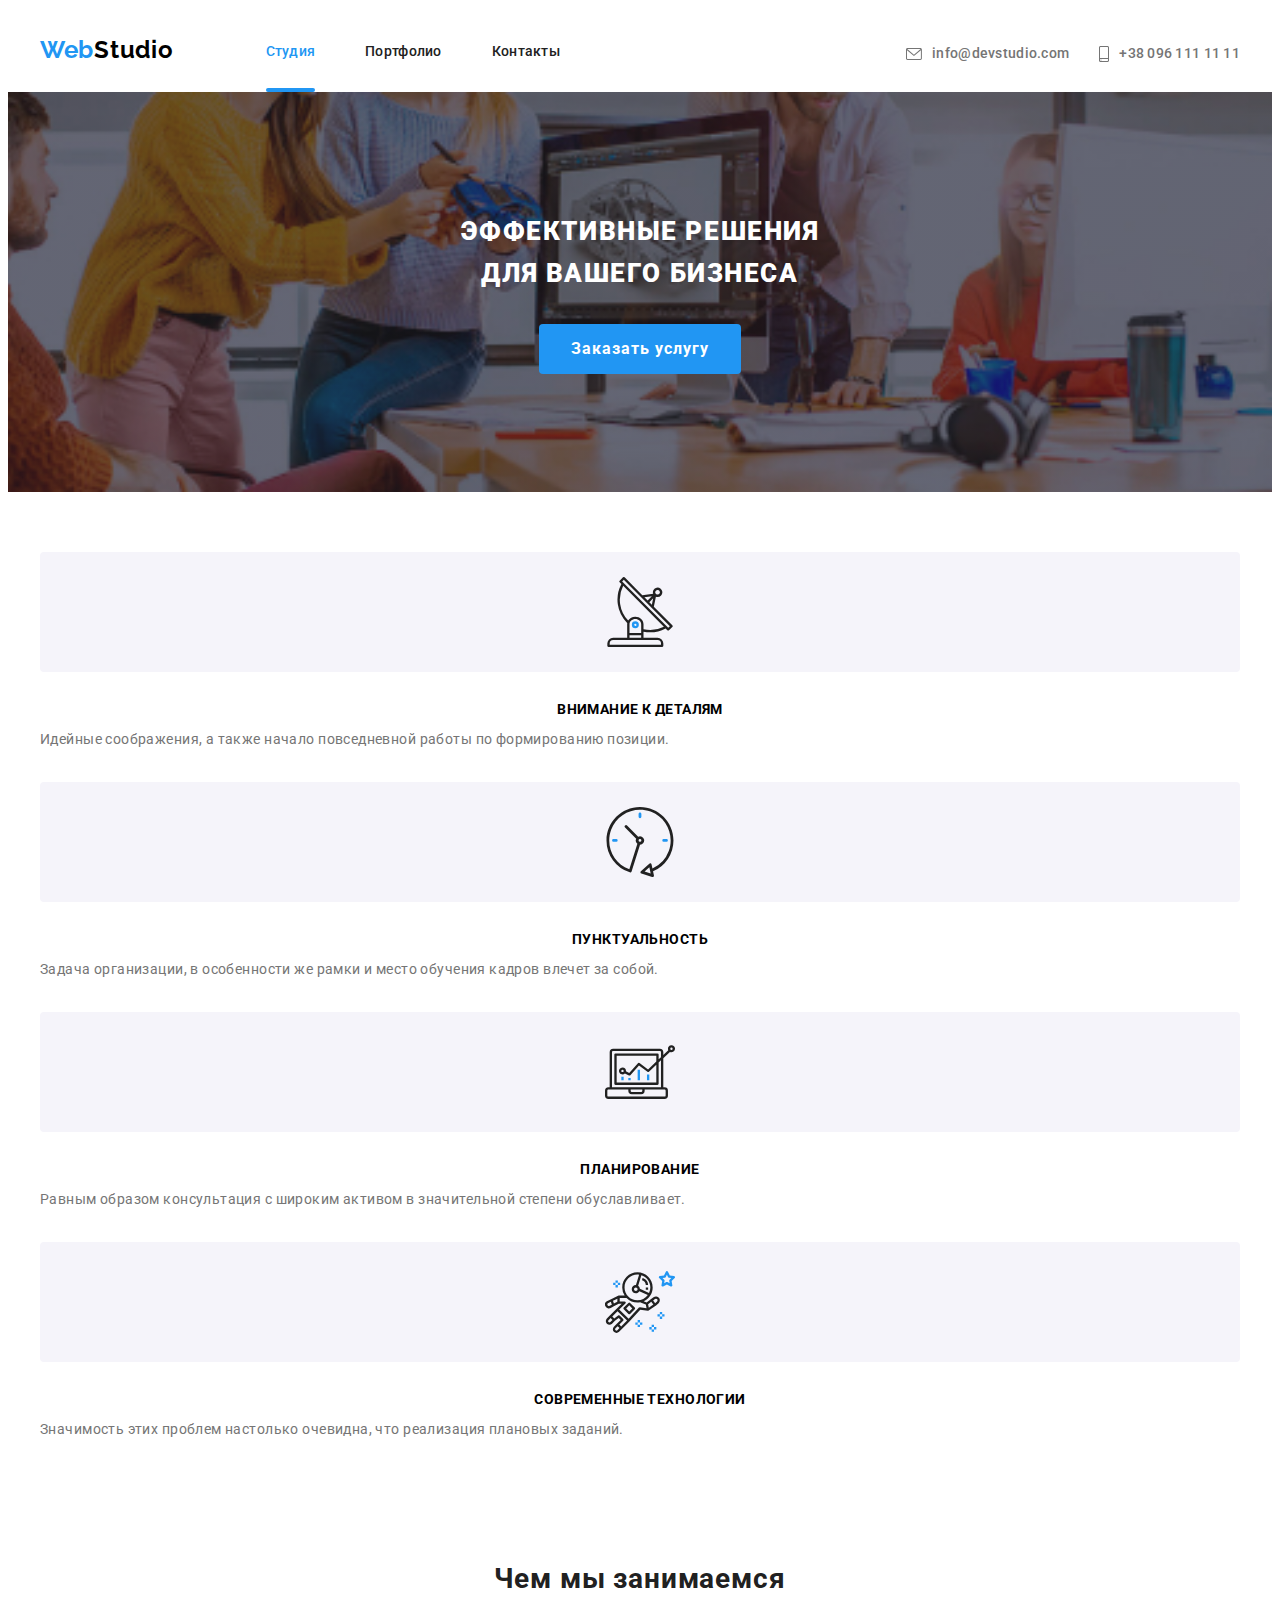
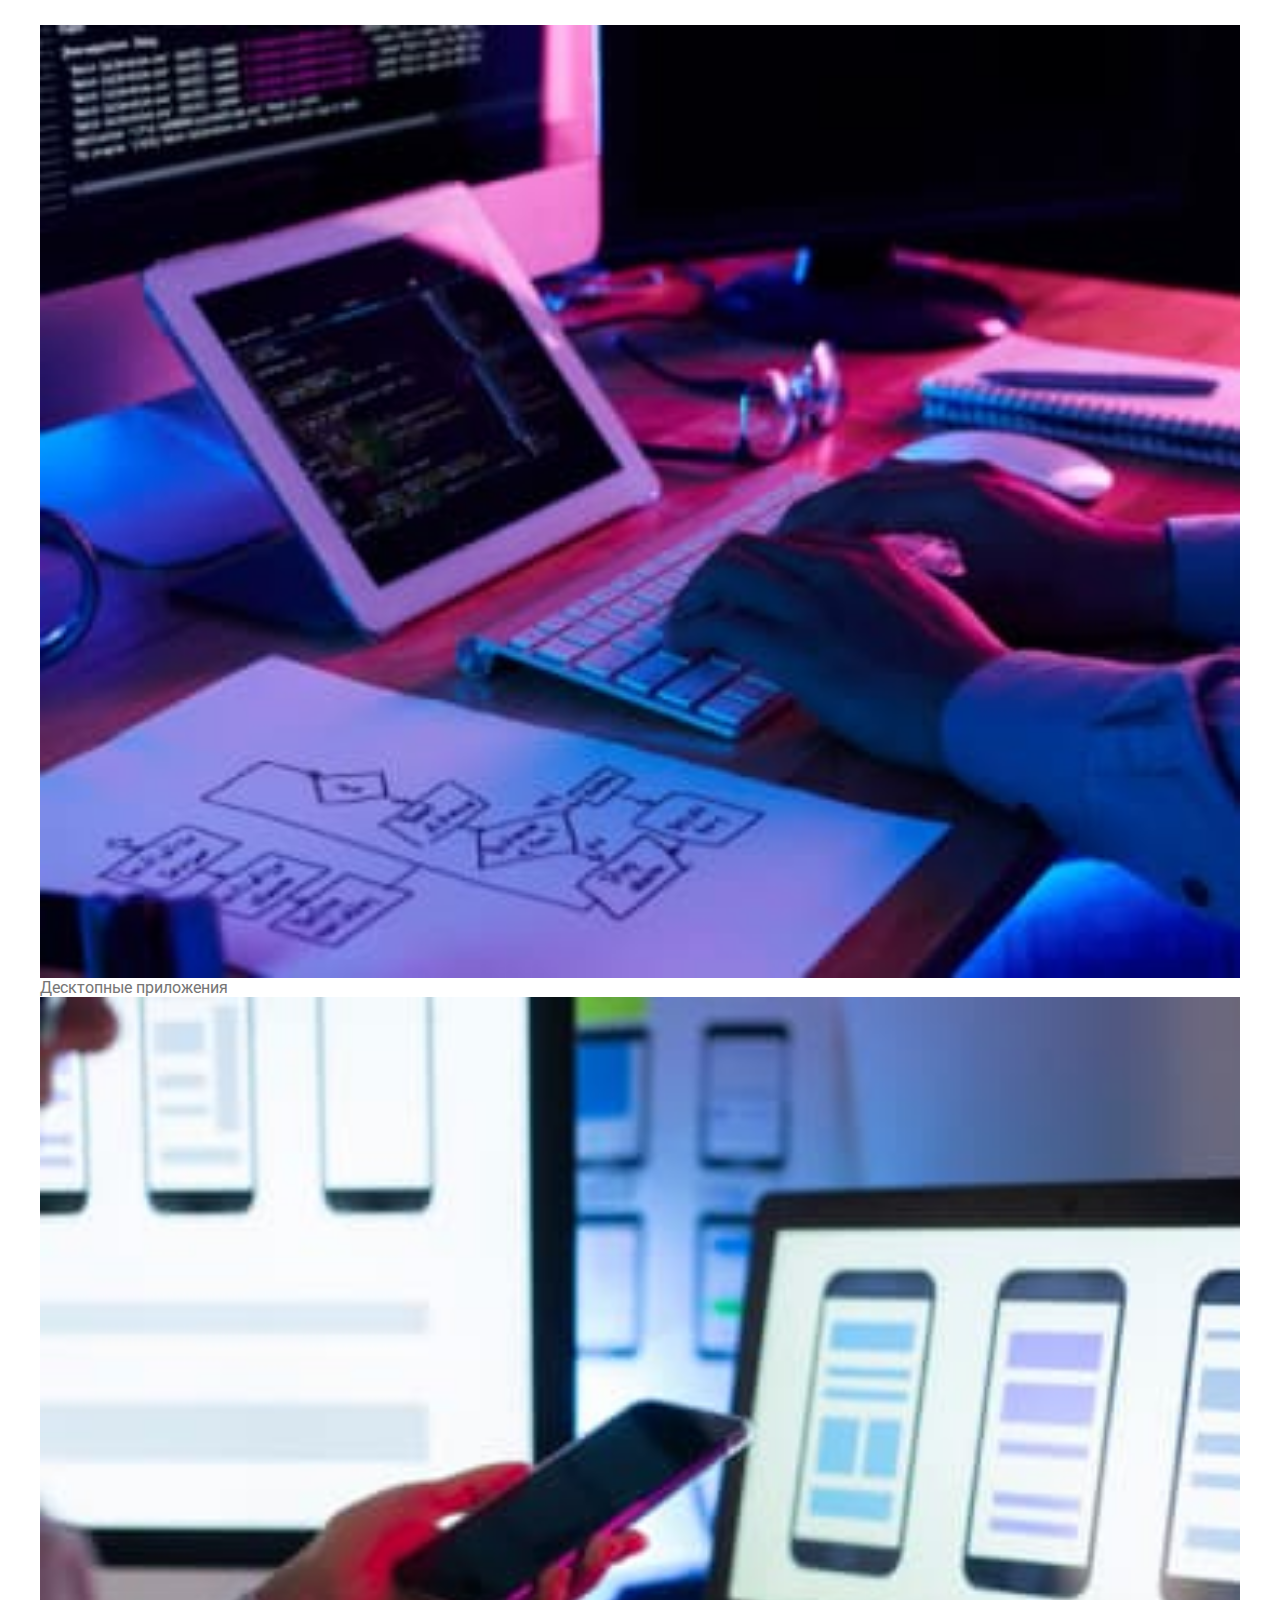
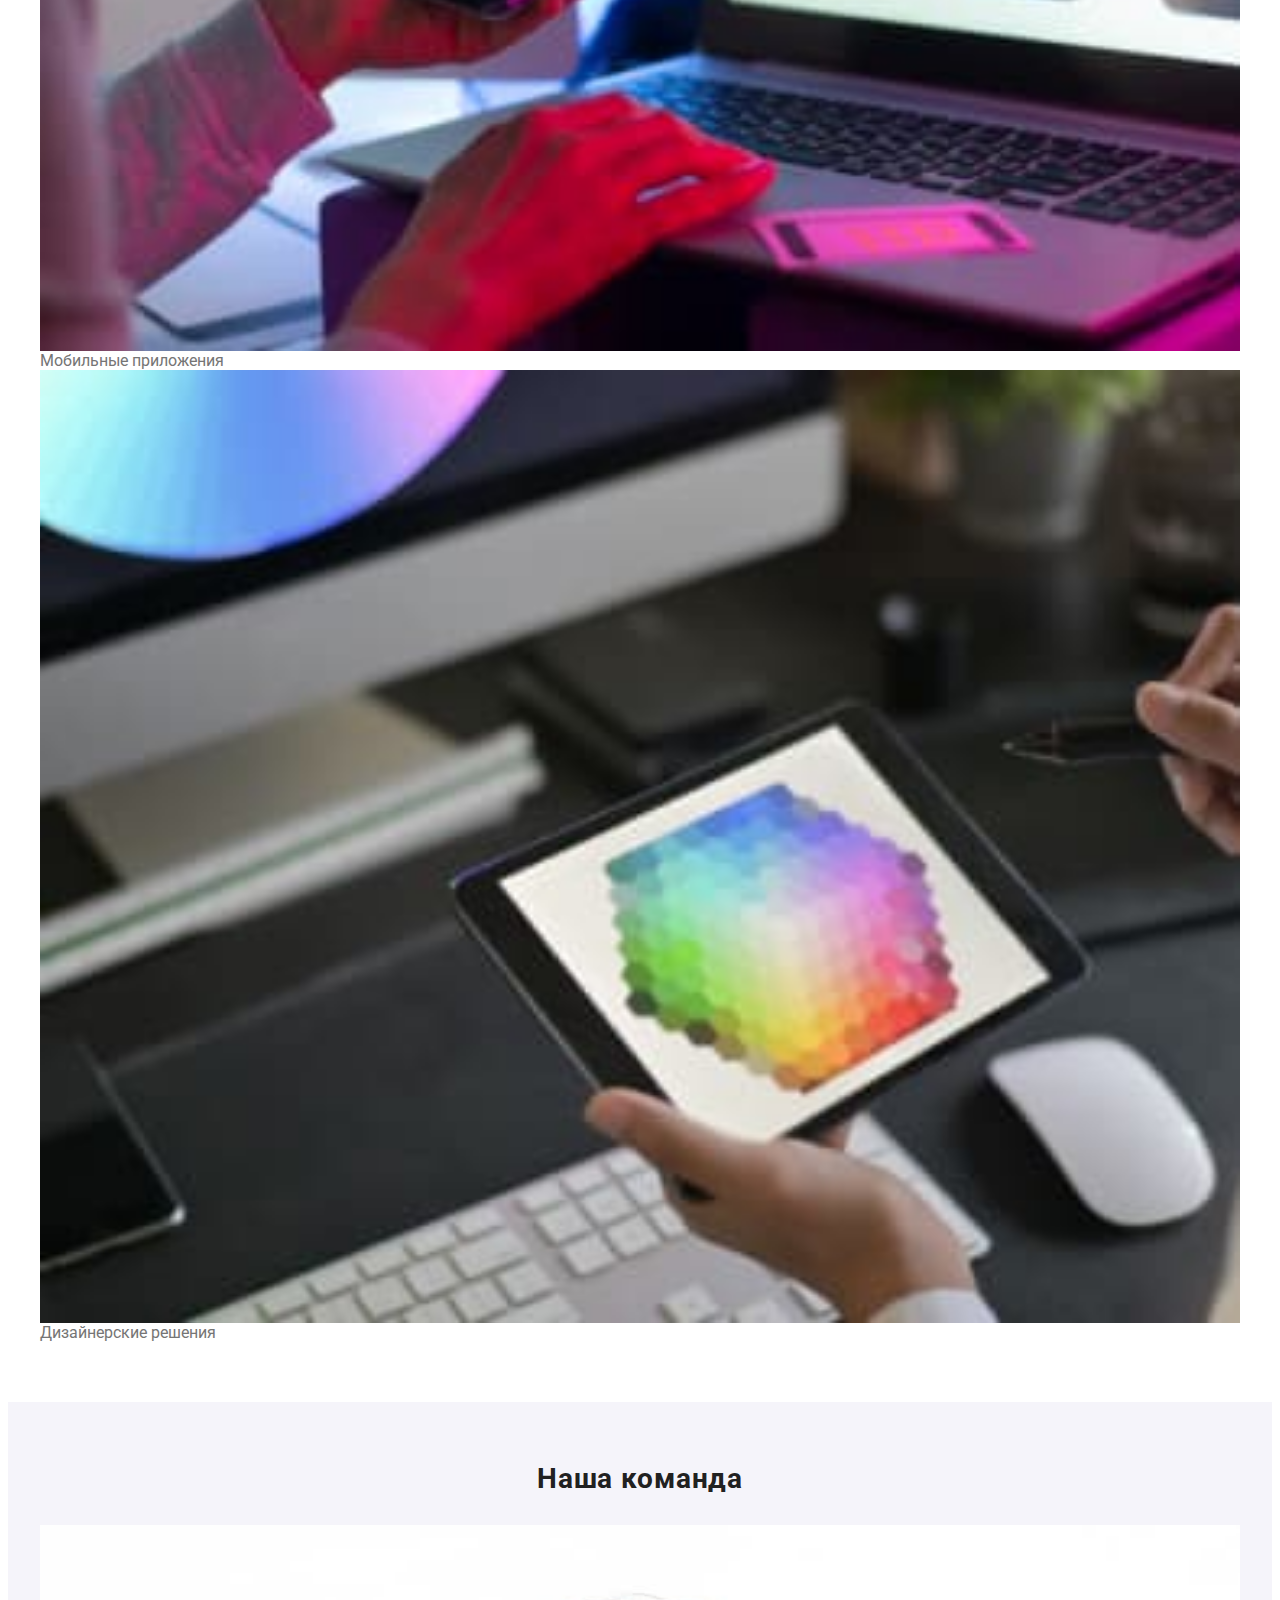
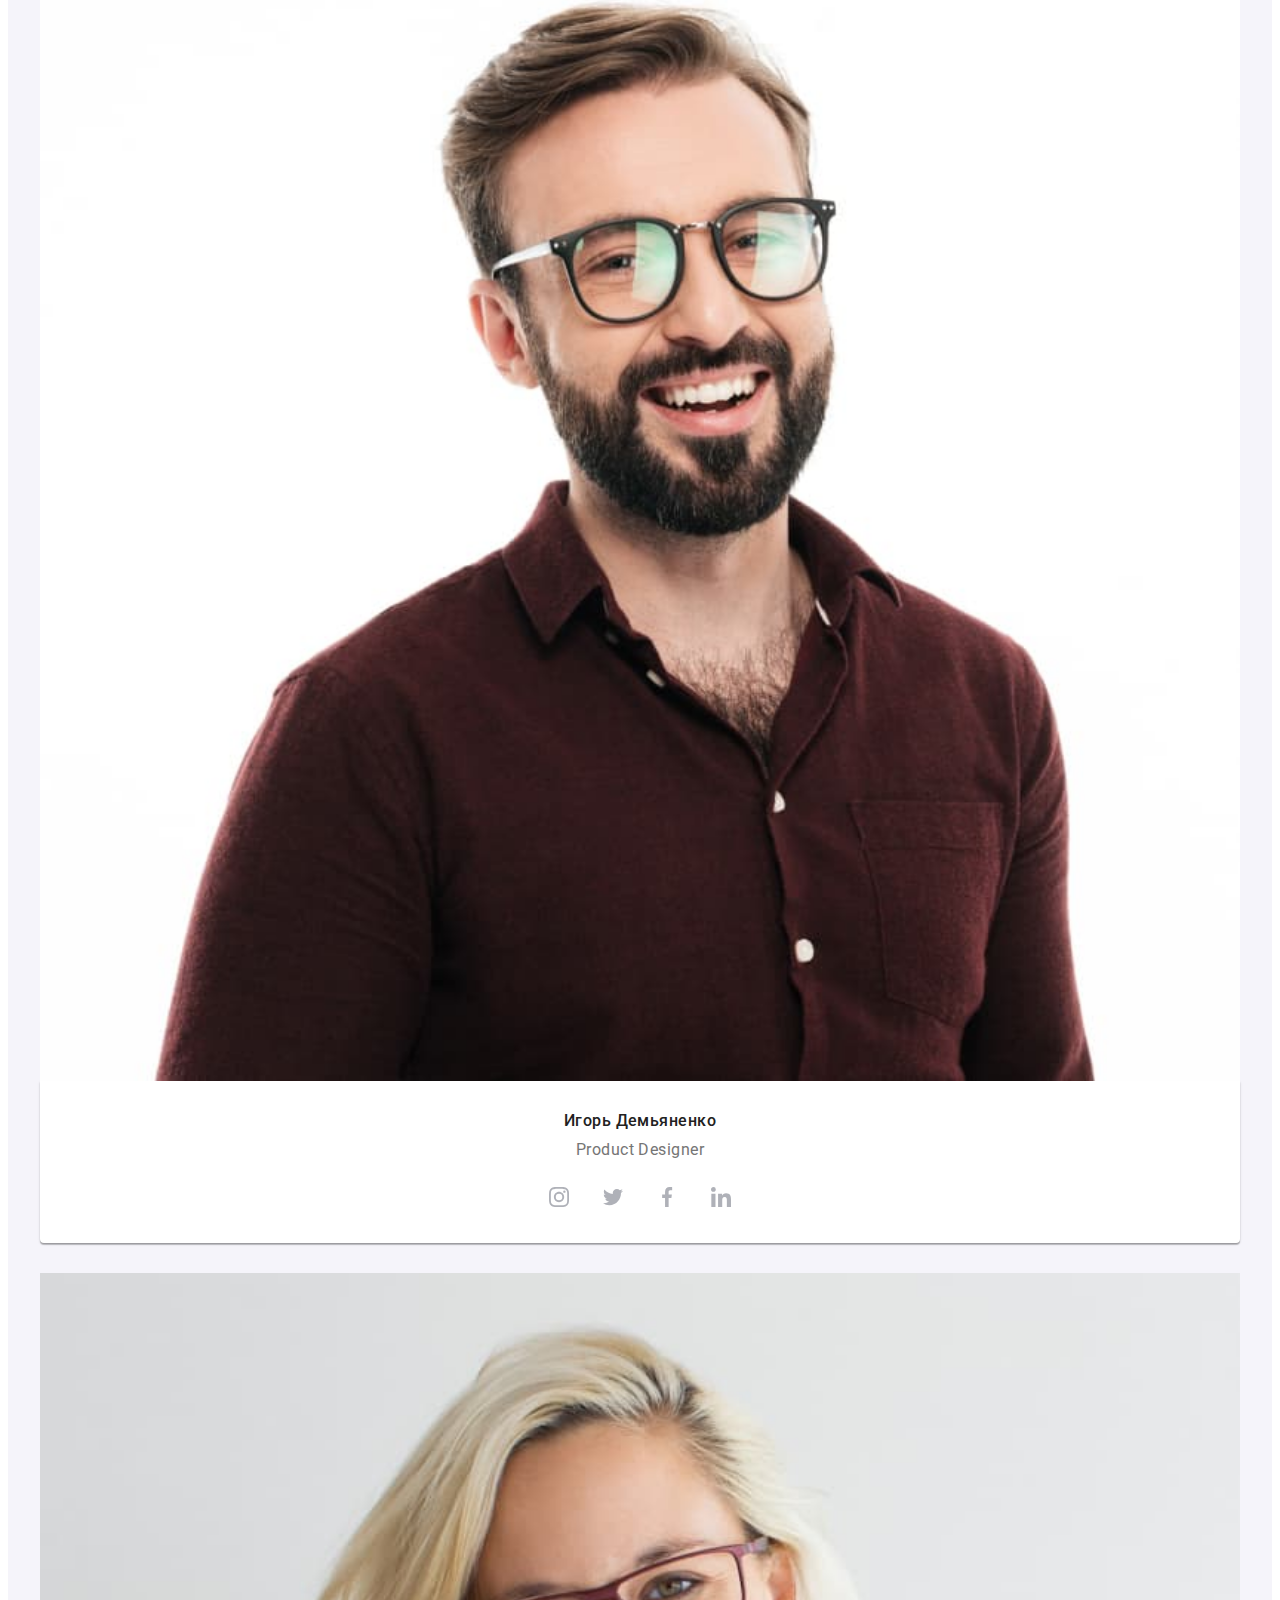
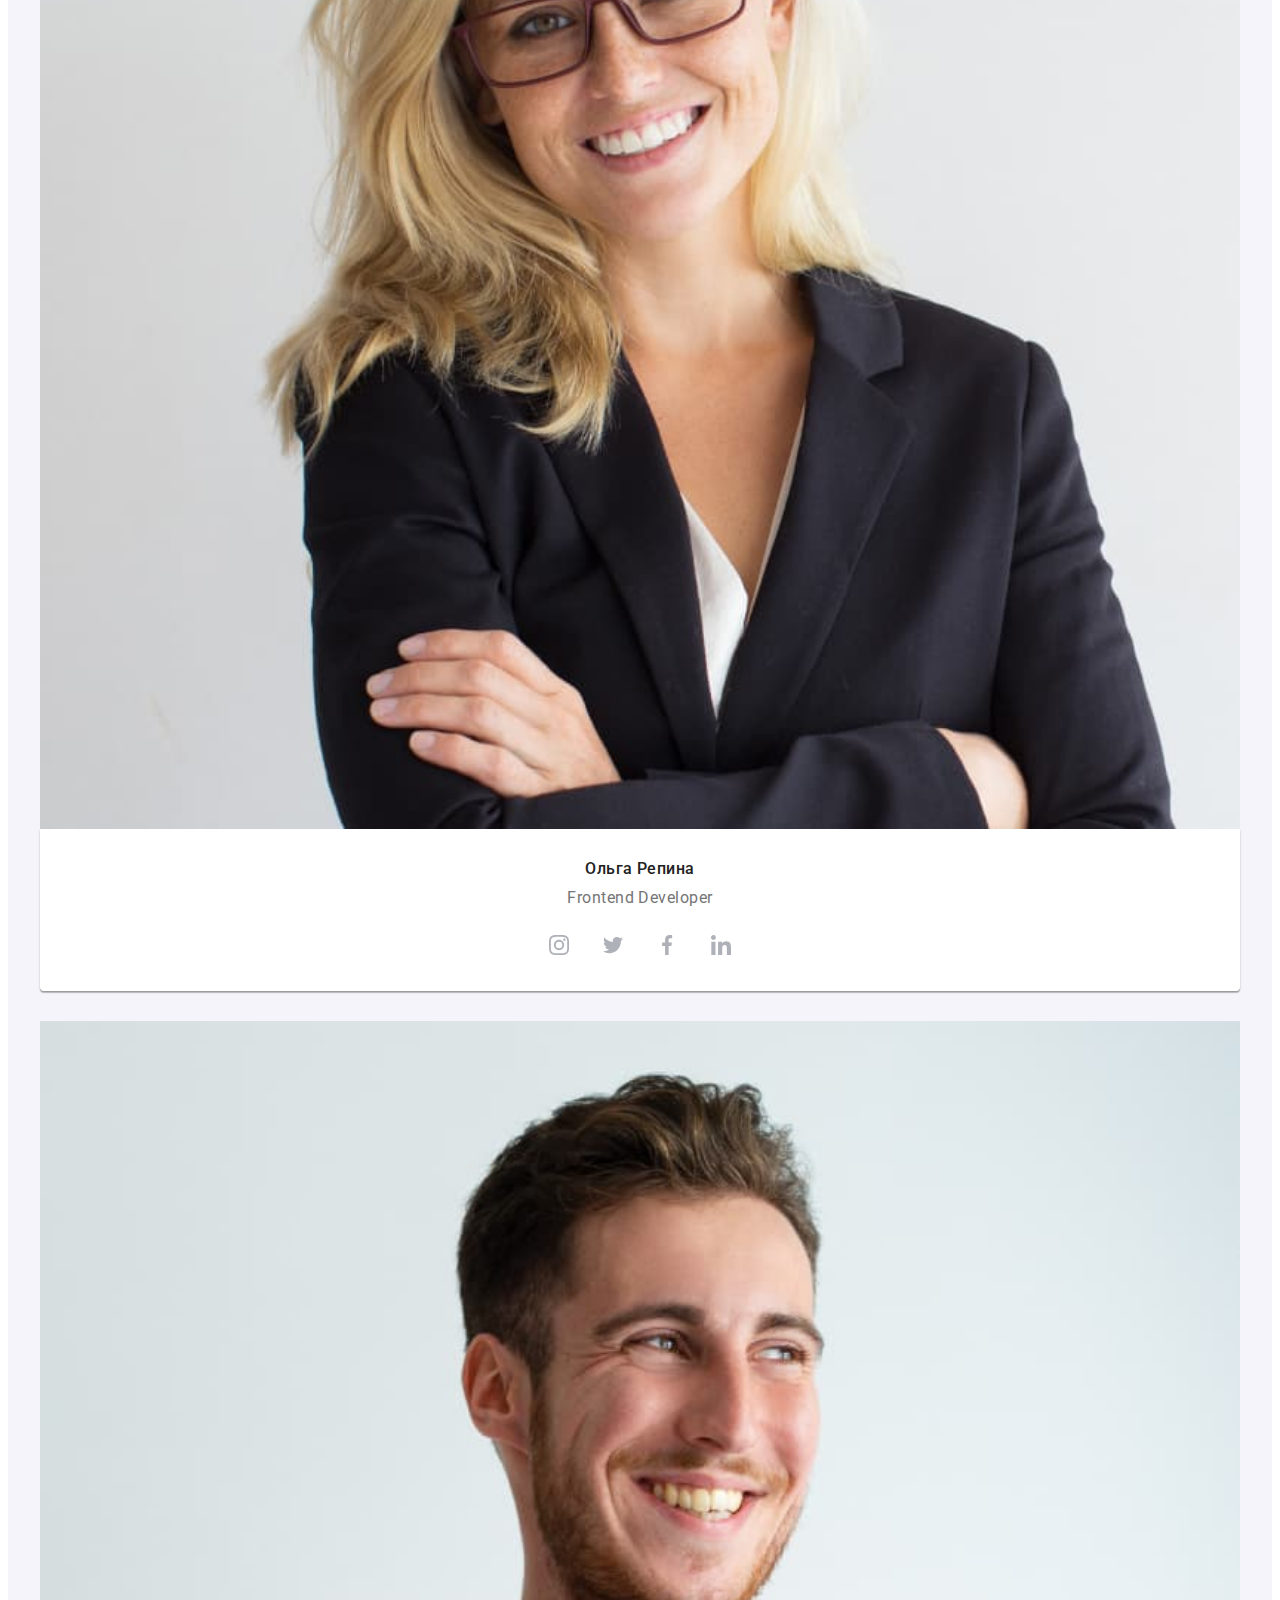
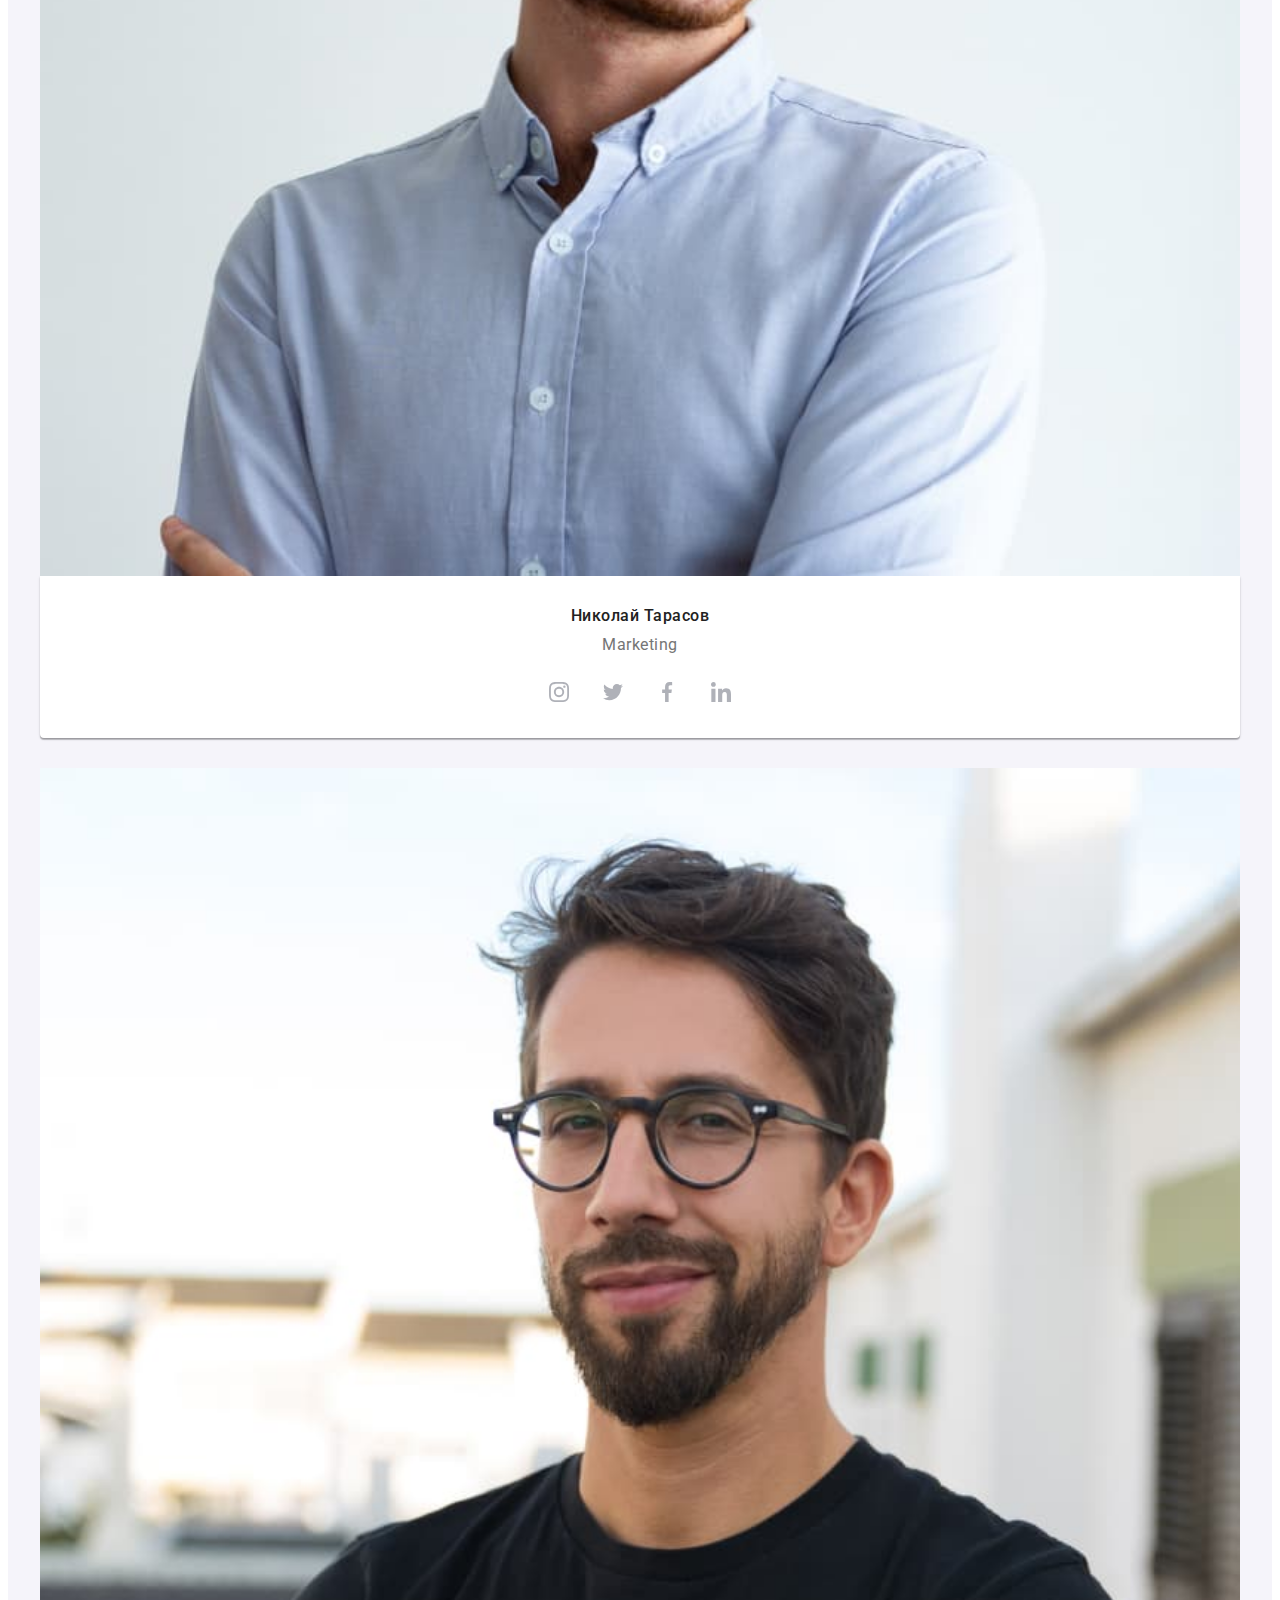
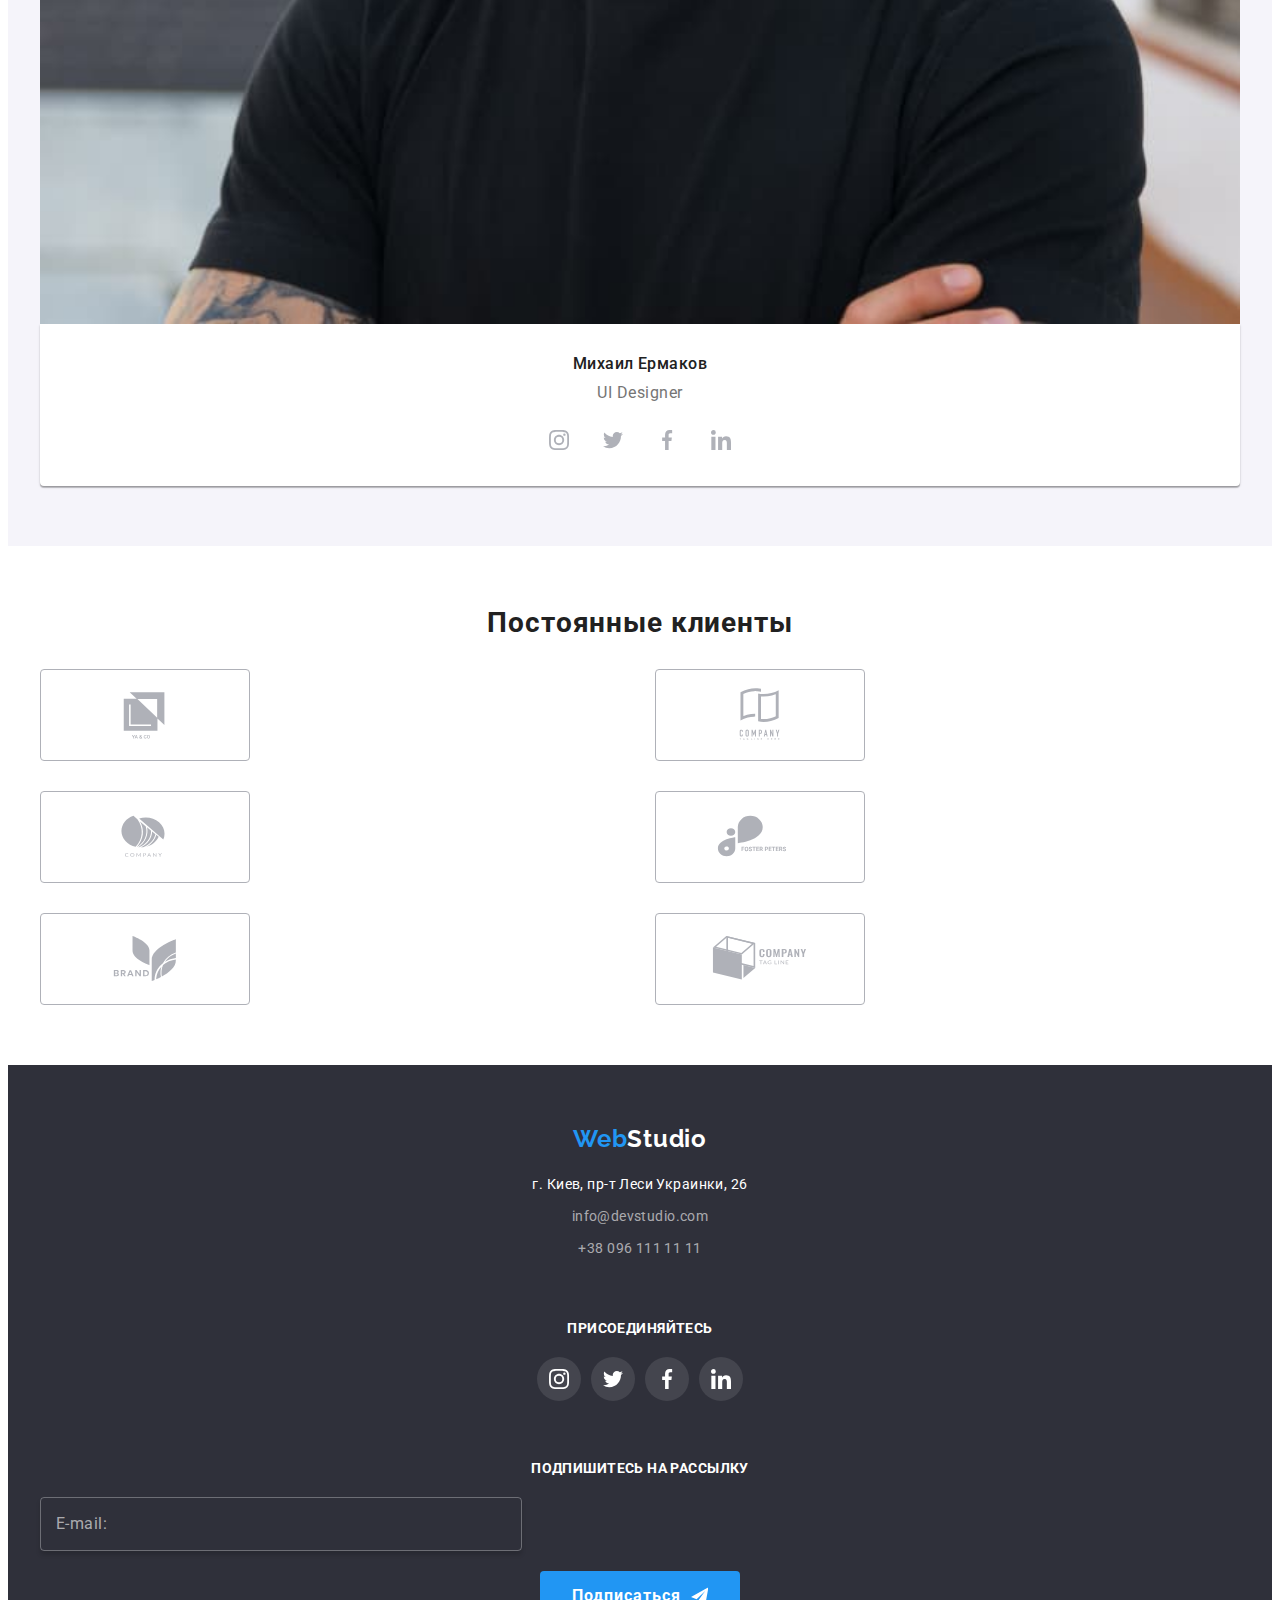
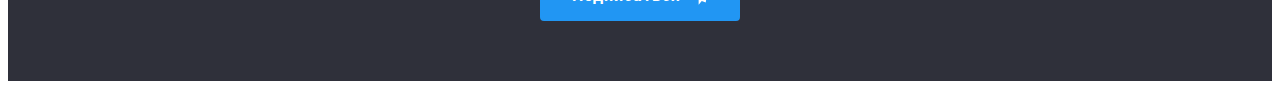
==== commit 851462cf: "finish header three version" ====
--- a/index.html
+++ b/index.html
@@ -16,6 +16,48 @@
 
 <body>
   <header class="head">
+    <div class="head-mob">
+      <div>
+        <div class="logo-btn-wrapper">
+          <a class="link logo head-mob__logo logo--dark" href="./index.html">
+            <p lang="en"><span class="logo__first-word">Web</span>Studio</p>
+          </a>
+          <button type="button" class="head-mob__btn menu-open">
+            <svg width="40" height="40">
+              <use href="./images/icons.svg#icon-menu-open"></use>
+            </svg>
+          </button>
+        </div>
+        <nav class="menu-nav is-hidden">
+          <div>
+            <button type="button" class="head-mob__btn menu-close">
+              <svg width="40" height="40">
+                <use href="./images/icons.svg#icon-menu-close"></use>
+              </svg>
+            </button>
+            <ul class="list menu-nav__list">
+              <li class="menu-nav__item "><a class="link menu-nav__link current" href="./index.html">Cтудия</a></li>
+              <li class="menu-nav__item"><a class="link menu-nav__link" href="./portfolio.html">Портфолио</a></li>
+              <li class="menu-nav__item"><a class="link menu-nav__link" href="">Контакты</a></li>
+            </ul>
+          </div>
+          <div class="contacts menu-nav__contacts">
+            <a class="link menu-nav__link contacts__tel" href="tel:+380961111111">
+              +38 096 111 11 11
+            </a>
+            <a class="link menu-nav__link contacts__mail" href="mailto:info@devstudio.com">
+              info@devstudio.com
+            </a>
+            <ul class="list menu-soc-list">
+              <li class="menu-soc-list__item"><a class="link menu-nav__soc" href="">Instagram</a></li>
+              <li class="menu-soc-list__item"><a class="link menu-nav__soc" href="">Twitter</a></li>
+              <li class="menu-soc-list__item"><a class="link menu-nav__soc" href="">Facebook</a></li>
+              <li class="menu-soc-list__item"><a class="link menu-nav__soc" href="">Linkedin</a></li>
+            </ul>
+          </div>
+        </nav>
+      </div>
+    </div>
     <div class="container head__container">
       <nav class="head__nav">
         <a class="link logo head__logo logo--dark" href="./index.html">
@@ -44,49 +86,6 @@
     </div>
   </header>
 
-  <header class="head-mob">
-    <div>
-      <div class="logo-btn-wrapper">
-        <a class="link logo head-mob__logo logo--dark" href="./index.html">
-          <p lang="en"><span class="logo__first-word">Web</span>Studio</p>
-        </a>
-        <button type="button" class="head-mob__btn menu-open">
-          <svg width="40" height="40">
-            <use href="./images/icons.svg#icon-menu-open"></use>
-          </svg>
-        </button>
-      </div>
-
-      <nav class="menu-nav is-hidden">
-        <button type="button" class="head-mob__btn menu-close">
-          <svg width="40" height="40">
-            <use href="./images/icons.svg#icon-menu-close"></use>
-          </svg>
-        </button>
-        <ul class="list menu-nav__list">
-          <li class="menu-nav__item "><a class="link menu-nav__link current" href="./index.html">Cтудия</a></li>
-          <li class="menu-nav__item"><a class="link menu-nav__link" href="./portfolio.html">Портфолио</a></li>
-          <li class="menu-nav__item"><a class="link menu-nav__link" href="">Контакты</a></li>
-        </ul>
-
-        <div class="contacts menu-nav__contacts">
-          <a class="link menu-nav__link contacts__tel" href="tel:+380961111111">
-            +38 096 111 11 11
-          </a>
-          <a class="link menu-nav__link contacts__mail" href="mailto:info@devstudio.com">
-            info@devstudio.com
-          </a>
-        </div>
-        <ul class="list menu-soc-list">
-          <li class="menu-soc-list__item"><a class="link menu-nav__soc" href="">Instagram</a></li>
-          <li class="menu-soc-list__item"><a class="link menu-nav__soc" href="">Twitter</a></li>
-          <li class="menu-soc-list__item"><a class="link menu-nav__soc" href="">Facebook</a></li>
-          <li class="menu-soc-list__item"><a class="link menu-nav__soc" href="">Linkedin</a></li>
-        </ul>
-      </nav>
-    </div>
-  </header>
-
   <main>
     <section class="hero">
       <div class="container">
@@ -149,7 +148,7 @@
       </div>
     </section>
 
-    <!-- <section class="subject section">
+    <section class="subject section">
       <div class="container">
         <h2 class="title subject__title">Чем мы занимаемся</h2>
         <ul class="list subject__list">
@@ -173,7 +172,7 @@
           </li>
         </ul>
       </div>
-    </section> -->
+    </section>
 
     <section class="team section">
       <div class="container">
@@ -497,7 +496,7 @@
   </div>
 
   <script src="./js/modal.js"></script>
-  <script src="./js/menu.js"></script>
+  <script src="./js/mobile-menu.js"></script>
 
 </body>
 
--- a/css/main.min.css
+++ b/css/main.min.css
@@ -1 +1 @@
-:root{--logo-font-family: "Raleway", sans-serif;--primary-font-family: "Roboto", sans-serif;--back-color: #2f303a;--secondary-bg-color: #f5f4fa;--accent-color: #2196f3;--hover-btn-color: #188ce8;--primary-text-color: #212121;--secondary-text-color: #757575;--white-color: #ffffff;--black-color: #000000;--border-color: #eeeeee;--input-border-color: rgba(255, 255, 255, 0.3);--line-color: #ececec;--border-color-icon: #afb1b8;--light-transparent-color: #ffffff99}h1,h2,h3,h4,p{margin-top:0;margin-bottom:0}ul,ol{margin-top:0;margin-bottom:0;padding-left:0}img{display:block;margin:0;padding:0;width:100%}.list{list-style:none;padding:0;margin:0}.link{text-decoration:none;color:currentColor}.section{padding-top:60px;padding-bottom:60px}.container{max-width:480px;padding-left:15px;padding-right:15px;margin-left:auto;margin-right:auto}@media screen and (min-width: 480px){.container{width:480px}}body{font-family:var(--primary-font-family),sans-serif;color:var(--secondary-text-color);position:relative}.title{font-size:28px;font-weight:700;line-height:1.18;text-align:center;letter-spacing:.03em;color:var(--primary-text-color);margin-bottom:30px}.backdrop{position:fixed;top:0;left:0;width:100%;height:100%;overflow-y:scroll;background-color:rgba(0,0,0,.2);opacity:1;-webkit-transition:opacity 250ms cubic-bezier(0.4, 0, 0.2, 1),visibility 250ms cubic-bezier(0.4, 0, 0.2, 1);transition:opacity 250ms cubic-bezier(0.4, 0, 0.2, 1),visibility 250ms cubic-bezier(0.4, 0, 0.2, 1)}.backdrop.is-hidden{visibility:hidden;opacity:0;pointer-events:none}.modal{position:absolute;left:50%;top:50%;-webkit-transform:translate(-50%, -50%) scale(1);transform:translate(-50%, -50%) scale(1);opacity:1;-webkit-transition:opasity 250ms cubic-bezier(0.4, 0, 0.2, 1),-webkit-transform 250ms cubic-bezier(0.4, 0, 0.2, 1);transition:opasity 250ms cubic-bezier(0.4, 0, 0.2, 1),-webkit-transform 250ms cubic-bezier(0.4, 0, 0.2, 1);transition:transform 250ms cubic-bezier(0.4, 0, 0.2, 1),opasity 250ms cubic-bezier(0.4, 0, 0.2, 1);transition:transform 250ms cubic-bezier(0.4, 0, 0.2, 1),opasity 250ms cubic-bezier(0.4, 0, 0.2, 1),-webkit-transform 250ms cubic-bezier(0.4, 0, 0.2, 1);width:90%;border-radius:4px;padding:40px;font-family:var(--primary-font-family);background-color:var(--white-color);-webkit-box-shadow:0px 2px 1px rgba(0,0,0,.2),0px 1px 1px rgba(0,0,0,.14);box-shadow:0px 2px 1px rgba(0,0,0,.2),0px 1px 1px rgba(0,0,0,.14)}@media screen and (min-width: 480px){.modal{width:460px}}.backdrop.is-hidden .modal{-webkit-transform:translate(-50%, -50%) scale(0.8);transform:translate(-50%, -50%) scale(0.8);opacity:0}.modal__title{margin-bottom:12px;font-size:20px;font-weight:700;line-height:1.5;text-align:center;letter-spacing:.03em;color:var(--primary-text-color)}.modal__close{position:absolute;top:8px;right:8px;width:30px;height:30px;display:-webkit-box;display:-ms-flexbox;display:flex;-webkit-box-pack:center;-ms-flex-pack:center;justify-content:center;-webkit-box-align:center;-ms-flex-align:center;align-items:center;border-radius:50%;border:1px solid rgba(0,0,0,.1);cursor:pointer;background-color:var(--white-color);-webkit-transform:scale(1);transform:scale(1);-webkit-transition:color 200ms linear,-webkit-transform 100ms linear;transition:color 200ms linear,-webkit-transform 100ms linear;transition:transform 100ms linear,color 200ms linear;transition:transform 100ms linear,color 200ms linear,-webkit-transform 100ms linear}.modal__close:hover,.modal__close:focus{-webkit-transform:scale(1.1);transform:scale(1.1);color:var(--accent-color)}.form__field{position:relative;margin-bottom:10px}.form__field .form-label{font-size:12px;font-weight:400;line-height:1.17;letter-spacing:.01em;color:var(--secondary-text-color);margin-bottom:4px}.form-input{width:100%;height:40px;border:1px solid rgba(33,33,33,.2);border-radius:4px;-webkit-box-sizing:border-box;box-sizing:border-box;padding-left:34px;outline:none;-webkit-transition:250ms border-color cubic-bezier(0.4, 0, 0.2, 1);transition:250ms border-color cubic-bezier(0.4, 0, 0.2, 1)}.form__field:focus-within .form-input{border-color:var(--accent-color)}.form-icon{position:absolute;left:12px;bottom:11px;fill:#212121;-webkit-transition:fill 250ms cubic-bezier(0.4, 0, 0.2, 1);transition:fill 250ms cubic-bezier(0.4, 0, 0.2, 1)}.form__field:focus-within>.form-icon{fill:var(--accent-color)}.field-textarea{margin-bottom:20px}.form-textarea{resize:none;width:100%;height:120px;border:1px solid rgba(33,33,33,.2);border-radius:4px;padding:12px 16px;outline:none;-webkit-transition:250ms border-color cubic-bezier(0.4, 0, 0.2, 1);transition:250ms border-color cubic-bezier(0.4, 0, 0.2, 1)}.form-textarea::-webkit-input-placeholder{font-size:14px;font-weight:400;line-height:1.14;letter-spacing:.01em;color:rgba(117,117,117,.5)}.form-textarea::-moz-placeholder{font-size:14px;font-weight:400;line-height:1.14;letter-spacing:.01em;color:rgba(117,117,117,.5)}.form-textarea:-ms-input-placeholder{font-size:14px;font-weight:400;line-height:1.14;letter-spacing:.01em;color:rgba(117,117,117,.5)}.form-textarea::-ms-input-placeholder{font-size:14px;font-weight:400;line-height:1.14;letter-spacing:.01em;color:rgba(117,117,117,.5)}.form-textarea::placeholder{font-size:14px;font-weight:400;line-height:1.14;letter-spacing:.01em;color:rgba(117,117,117,.5)}.form__field:focus-within>.form-textarea{border-color:var(--accent-color)}.checkbox-label{position:relative;font-size:12px;font-weight:400;line-height:1.17;letter-spacing:.03em}.checkbox-label::before{content:"";position:absolute;top:50%;left:-24px;-webkit-transform:translateY(-50%);transform:translateY(-50%);display:inline-block;-webkit-box-sizing:border-box;box-sizing:border-box;width:16px;height:15px;margin-right:8px;border:2px solid var(--black-color);border-radius:2px;background-position:center;-webkit-transition:background-color 250ms cubic-bezier(0.4, 0, 0.2, 1),background-image 250ms cubic-bezier(0.4, 0, 0.2, 1),border-color 250ms cubic-bezier(0.4, 0, 0.2, 1);transition:background-color 250ms cubic-bezier(0.4, 0, 0.2, 1),background-image 250ms cubic-bezier(0.4, 0, 0.2, 1),border-color 250ms cubic-bezier(0.4, 0, 0.2, 1)}.link-checkbox{color:var(--accent-color);-webkit-transition:color 250ms linear,font-weight 250ms linear;transition:color 250ms linear,font-weight 250ms linear}.link-checkbox:hover,.link-checkbox:focus{color:var(--hover-btn-color);font-weight:500}.form__check{width:100%;padding-left:34px;margin-bottom:30px}.form__check .checkbox{position:absolute;width:1px;height:1px;margin:-1px;border:0;padding:0;clip:rect(0 0 0 0);overflow:hidden}.checkbox:checked+.checkbox-label::before{background:var(--accent-color) url(../images/check.svg);border-color:var(--accent-color)}.logo{font-family:var(--logo-font-family);font-style:normal;font-size:24px;font-weight:700;line-height:1.17;letter-spacing:.03em;-webkit-transition:color 250ms cubic-bezier(0.4, 0, 0.2, 1);transition:color 250ms cubic-bezier(0.4, 0, 0.2, 1)}.logo__first-word{color:var(--accent-color)}.logo:hover,.logo:focus{color:var(--accent-color)}.head__logo{margin-right:92px}.logo--dark{color:var(--black-color)}.footer__logo{display:inline-block;margin-bottom:20px}.logo--light{color:var(--white-color)}.head-mob__logo{font-size:24px;font-weight:700;line-height:1.17}.abonnement__text{font-size:14px;font-weight:700;line-height:1.14;letter-spacing:.03em;text-transform:uppercase;color:var(--white-color);margin-bottom:20px}.abonnement__label{margin-right:2px;font-family:var(--primary-font-family);font-style:normal;font-size:16px;font-weight:400;line-height:1.25;letter-spacing:.03em;color:rgba(255,255,255,.6)}.abonnement__input-wrapper{display:-webkit-box;display:-ms-flexbox;display:flex;-webkit-box-pack:justify;-ms-flex-pack:justify;justify-content:space-between;-webkit-box-align:center;-ms-flex-align:center;align-items:center;max-width:450px;border:1px solid var(--input-border-color);border-radius:4px;-webkit-box-shadow:0px 4px 4px rgba(0,0,0,.15);box-shadow:0px 4px 4px rgba(0,0,0,.15);padding-left:15px;padding-right:15px;margin-bottom:20px;-webkit-transition:border-color 250ms cubic-bezier(0.4, 0, 0.2, 1);transition:border-color 250ms cubic-bezier(0.4, 0, 0.2, 1)}.abonnement__input-wrapper:focus-within{border-color:var(--accent-color)}.abonnement__input{-webkit-box-flex:1;-ms-flex-positive:1;flex-grow:1;height:50px;max-width:387px;border:none;background-color:rgba(0,0,0,0);color:var(--white-color);outline:none}.btn{font-family:inherit;font-size:16px;font-weight:700;line-height:1.88;font-style:normal;letter-spacing:.06em;text-align:center;color:var(--white-color);background-color:var(--accent-color);cursor:pointer;padding:10px 32px;border-radius:4px;border:0px;-webkit-transition:background-color 250ms cubic-bezier(0.4, 0, 0.2, 1);transition:background-color 250ms cubic-bezier(0.4, 0, 0.2, 1)}.btn:hover,.btn:focus{background-color:var(--hover-btn-color)}.abonnement__btn{display:-webkit-inline-box;display:-ms-inline-flexbox;display:inline-flex;-webkit-box-align:center;-ms-flex-align:center;align-items:center;max-width:200px;-webkit-transition:background-color 250ms cubic-bezier(0.4, 0, 0.2, 1);transition:background-color 250ms cubic-bezier(0.4, 0, 0.2, 1)}.btn__icon-send{margin-left:10px}.modal__btn{display:block;margin-left:auto;margin-right:auto;padding-left:56px;padding-right:56px}.hidden{position:absolute;width:1px;height:1px;margin:-1px;padding:0;overflow:hidden;border:0;clip:rect(0 0 0 0)}@media screen and (max-width: 767px){.head{display:none}}.head-mob{padding-top:16px;padding-bottom:16px;position:relative;max-width:480px;margin-left:auto;margin-right:auto}.logo-btn-wrapper{display:-webkit-box;display:-ms-flexbox;display:flex;-webkit-box-align:center;-ms-flex-align:center;align-items:center;-webkit-box-pack:justify;-ms-flex-pack:justify;justify-content:space-between;padding-left:15px;padding-right:15px}.menu-nav{position:fixed;z-index:100;top:0;left:0;display:-webkit-box;display:-ms-flexbox;display:flex;-webkit-box-orient:vertical;-webkit-box-direction:normal;-ms-flex-direction:column;flex-direction:column;-webkit-box-pack:justify;-ms-flex-pack:justify;justify-content:space-between;width:100vw;height:100%;overflow:hidden;background-color:var(--white-color);padding:10px 10px 48px 25px}.menu-nav.is-hidden{visibility:hidden;opacity:0;pointer-events:none}.menu-nav__item{font-size:40px;font-weight:500;line-height:1.18;letter-spacing:.02em;color:var(--primary-text-color)}.menu-nav__item:not(:last-child){margin-bottom:32px}.menu-nav__item .current{color:var(--accent-color)}.menu-nav__link:hover,.menu-nav__link:focus{color:var(--accent-color)}.menu-nav__contacts .contacts__tel{display:block;margin-bottom:32px;font-size:34px;font-weight:500;line-height:1.18;letter-spacing:.02em;color:var(--accent-color)}.menu-nav__contacts .contacts__mail{font-size:24px;font-weight:500;line-height:1.17;letter-spacing:.02em;display:block;margin-bottom:64px}.menu-nav__soc{color:var(--accent-color);font-size:18px;font-weight:500;line-height:1.22;letter-spacing:.02em}.menu-soc-list__item{display:inline;padding-right:10px}.menu-soc-list__item:not(:last-child){border-right:1px solid var(--secondary-text-color);margin-right:10px}.head-mob__btn{background-color:rgba(0,0,0,0);border:none}.head-mob__btn:hover,.head-mob__btn:focus{fill:var(--accent-color)}.menu-close{margin-left:auto}.indent{display:block}.hero{background-color:var(--back-color);padding-top:118px;padding-bottom:118px;text-align:center;background-image:-webkit-gradient(linear, left top, left bottom, from(rgba(47, 48, 58, 0.4)), to(rgba(47, 48, 58, 0.4))),url("../images/Img-background-mobile.jpg");background-image:linear-gradient(rgba(47, 48, 58, 0.4), rgba(47, 48, 58, 0.4)),url("../images/Img-background-mobile.jpg");background-repeat:no-repeat;background-position:center;background-size:cover;margin-left:auto;margin-right:auto}.hero__title{font-size:26px;font-weight:900;line-height:1.62;letter-spacing:.06em;text-transform:uppercase;color:var(--white-color);margin-bottom:30px}.features__item{margin-bottom:30px}.features__list{margin-bottom:-30px}.features__icon-wrap{display:-webkit-box;display:-ms-flexbox;display:flex;-webkit-box-pack:center;-ms-flex-pack:center;justify-content:center;-webkit-box-align:center;-ms-flex-align:center;align-items:center;max-width:100%;height:120px;background-color:var(--secondary-bg-color);border-radius:4px;margin-bottom:30px}.features__name{font-size:14px;font-weight:700;line-height:1.14;letter-spacing:.03em;text-align:center;color:var(--black-color);margin-bottom:10px;text-transform:uppercase}.features__text{font-size:14px;font-weight:400;line-height:1.71;letter-spacing:.03em}.team{background-color:var(--secondary-bg-color)}.team__list{margin-bottom:-30px}.team__item{width:100%;margin-bottom:30px}.team__photo{width:100%}.team__label{background-color:var(--white-color);background-size:cover;-webkit-box-shadow:0px 1px 3px rgba(0,0,0,.12),0px 1px 1px rgba(0,0,0,.14),0px 2px 1px rgba(0,0,0,.2);box-shadow:0px 1px 3px rgba(0,0,0,.12),0px 1px 1px rgba(0,0,0,.14),0px 2px 1px rgba(0,0,0,.2);border-radius:0px 0px 4px 4px;padding-top:30px;padding-bottom:24px;margin-left:auto;margin-right:auto;width:100%}.team__name{font-weight:500;color:var(--primary-text-color);margin-bottom:10px}.team__position,.team__name{font-size:16px;line-height:1.19;text-align:center;letter-spacing:.03em}.social{display:-webkit-box;display:-ms-flexbox;display:flex;-webkit-box-pack:center;-ms-flex-pack:center;justify-content:center;-webkit-box-align:center;-ms-flex-align:center;align-items:center;margin-top:16px}.social__link{display:-webkit-box;display:-ms-flexbox;display:flex;-webkit-box-pack:center;-ms-flex-pack:center;justify-content:center;-webkit-box-align:center;-ms-flex-align:center;align-items:center;width:44px;height:44px;border:0;border-radius:50%;color:var(--border-color-icon);-webkit-transition:background-color 250ms cubic-bezier(0.4, 0, 0.2, 1);transition:background-color 250ms cubic-bezier(0.4, 0, 0.2, 1)}.social__link:hover,.social__link:focus{background-color:var(--accent-color)}.social__item:not(:last-child){margin-right:10px}.social__icon{fill:currentColor;-webkit-transition:color 250ms cubic-bezier(0.4, 0, 0.2, 1);transition:color 250ms cubic-bezier(0.4, 0, 0.2, 1)}.social__link:hover .social__icon,.social__link:focus .social__icon{color:var(--white-color)}.clients__list{display:-webkit-box;display:-ms-flexbox;display:flex;margin-left:-30px;margin-top:-30px;-ms-flex-wrap:wrap;flex-wrap:wrap;-webkit-box-pack:center;-ms-flex-pack:center;justify-content:center}.clients__item{margin-left:30px;margin-top:30px;-ms-flex-preferred-size:calc((100% - 60px)/2);flex-basis:calc((100% - 60px)/2)}.clients__link{display:-webkit-box;display:-ms-flexbox;display:flex;-webkit-box-pack:center;-ms-flex-pack:center;justify-content:center;-webkit-box-align:center;-ms-flex-align:center;align-items:center;max-width:210px;height:92px;border:1px solid var(--border-color-icon);-webkit-box-sizing:border-box;box-sizing:border-box;border-radius:4px;color:var(--border-color-icon);-webkit-transition:color 250ms cubic-bezier(0.4, 0, 0.2, 1),border-color 250ms cubic-bezier(0.4, 0, 0.2, 1);transition:color 250ms cubic-bezier(0.4, 0, 0.2, 1),border-color 250ms cubic-bezier(0.4, 0, 0.2, 1)}.clients__link:hover{color:var(--accent-color);border-color:var(--accent-color)}.clients__icon{fill:currentColor}.footer{background-color:var(--back-color);padding-top:60px;padding-bottom:60px;text-align:center}.address{margin-bottom:60px}.address__list{font-style:normal;font-size:14px;font-weight:400;line-height:1.71;letter-spacing:.03em}.address__item:not(:last-child){margin-bottom:8px}.address__link{color:var(--light-transparent-color);-webkit-transition:color 250ms cubic-bezier(0.4, 0, 0.2, 1);transition:color 250ms cubic-bezier(0.4, 0, 0.2, 1)}.address__link:hover,.address__link:focus{color:var(--accent-color)}.address__link--white{color:var(--white-color)}.join{margin-bottom:60px}.join__list-social{display:-webkit-box;display:-ms-flexbox;display:flex;-webkit-box-pack:center;-ms-flex-pack:center;justify-content:center;-webkit-box-align:center;-ms-flex-align:center;align-items:center;margin-top:20px}.join__text{font-size:14px;font-weight:700;line-height:1.14;letter-spacing:.03em;text-transform:uppercase;color:var(--white-color)}.join__social-item:not(:last-child){margin-right:10px}.join__social-link{display:-webkit-box;display:-ms-flexbox;display:flex;-webkit-box-pack:center;-ms-flex-pack:center;justify-content:center;-webkit-box-align:center;-ms-flex-align:center;align-items:center;width:44px;height:44px;border:0;border-radius:50%;background-color:rgba(255,255,255,.1);color:var(--white-color);-webkit-transition:background-color 250ms cubic-bezier(0.4, 0, 0.2, 1);transition:background-color 250ms cubic-bezier(0.4, 0, 0.2, 1)}.join__social-link:hover,.join__social-link:focus{background-color:var(--accent-color)}.join__social-icon{fill:currentColor;-webkit-transition:color 250ms cubic-bezier(0.4, 0, 0.2, 1);transition:color 250ms cubic-bezier(0.4, 0, 0.2, 1)}.join__social-link:hover .join__social-icon,.join__social-link:focus .join__social-icon{color:var(--white-color)}.list-selection{display:-webkit-box;display:-ms-flexbox;display:flex;margin-left:-8px;margin-top:-15px;-ms-flex-wrap:wrap;flex-wrap:wrap;margin-bottom:40px}.list-selection__item{margin-right:8px;margin-bottom:15px}.list-selection__btn{font-family:var(--primary-font-family);font-style:normal;font-size:16px;font-weight:500;line-height:1.63;text-align:center;letter-spacing:.03em;background-color:var(--secondary-bg-color);cursor:pointer;color:var(--primary-text-color);border:0;border-radius:4px;padding:6px 22px;-webkit-transition:color 250ms cubic-bezier(0.4, 0, 0.2, 1),background-color 250ms cubic-bezier(0.4, 0, 0.2, 1),-webkit-box-shadow 250ms cubic-bezier(0.4, 0, 0.2, 1);transition:color 250ms cubic-bezier(0.4, 0, 0.2, 1),background-color 250ms cubic-bezier(0.4, 0, 0.2, 1),-webkit-box-shadow 250ms cubic-bezier(0.4, 0, 0.2, 1);transition:color 250ms cubic-bezier(0.4, 0, 0.2, 1),background-color 250ms cubic-bezier(0.4, 0, 0.2, 1),box-shadow 250ms cubic-bezier(0.4, 0, 0.2, 1);transition:color 250ms cubic-bezier(0.4, 0, 0.2, 1),background-color 250ms cubic-bezier(0.4, 0, 0.2, 1),box-shadow 250ms cubic-bezier(0.4, 0, 0.2, 1),-webkit-box-shadow 250ms cubic-bezier(0.4, 0, 0.2, 1)}.list-selection__btn:hover,.list-selection__btn:focus{background-color:var(--accent-color);color:var(--white-color);-webkit-box-shadow:0px 3px 1px rgba(0,0,0,.1),0px 1px 2px rgba(0,0,0,.08),0px 2px 2px rgba(0,0,0,.12);box-shadow:0px 3px 1px rgba(0,0,0,.1),0px 1px 2px rgba(0,0,0,.08),0px 2px 2px rgba(0,0,0,.12)}.product{margin-left:auto;margin-right:auto}.product:not(:last-child){margin-bottom:30px}.product__label{border:1px solid var(--border-color);border-top:0;background-color:var(--white-color);padding:20px 24px 20px 24px}.product__link{display:block;text-decoration:none;color:inherit;-webkit-transition:-webkit-box-shadow 250ms cubic-bezier(0.4, 0, 0.2, 1);transition:-webkit-box-shadow 250ms cubic-bezier(0.4, 0, 0.2, 1);transition:box-shadow 250ms cubic-bezier(0.4, 0, 0.2, 1);transition:box-shadow 250ms cubic-bezier(0.4, 0, 0.2, 1), -webkit-box-shadow 250ms cubic-bezier(0.4, 0, 0.2, 1)}.product__link:hover,.product__link:focus{-webkit-box-shadow:0px 1px 1px rgba(0,0,0,.12),0px 4px 4px rgba(0,0,0,.06),1px 4px 6px rgba(0,0,0,.16);box-shadow:0px 1px 1px rgba(0,0,0,.12),0px 4px 4px rgba(0,0,0,.06),1px 4px 6px rgba(0,0,0,.16)}.product__picture{position:relative;overflow:hidden;width:100%}.product__photo{margin-right:0;width:100%}.product__text{position:absolute;top:0;max-width:100%;height:100%;background-color:rgba(33,150,243,.9);font-family:"Roboto";font-size:18px;font-weight:400;line-height:1.56;letter-spacing:.03em;color:var(--white-color);overflow:scroll;padding-left:24px;padding-right:24px;padding-top:10%;padding-bottom:10%;-webkit-transform:translateY(101%);transform:translateY(101%);-webkit-transition:-webkit-transform 250ms cubic-bezier(0.4, 0, 0.2, 1);transition:-webkit-transform 250ms cubic-bezier(0.4, 0, 0.2, 1);transition:transform 250ms cubic-bezier(0.4, 0, 0.2, 1);transition:transform 250ms cubic-bezier(0.4, 0, 0.2, 1), -webkit-transform 250ms cubic-bezier(0.4, 0, 0.2, 1)}.product:hover .product__text,.product__link:focus .product__text{-webkit-transform:translateY(0%);transform:translateY(0%)}.product__name{font-size:18px;font-weight:700;line-height:2;letter-spacing:.06em;color:var(--primary-text-color);margin-bottom:4px}.product__type{font-size:16px;line-height:1.88;letter-spacing:.03em}/*# sourceMappingURL=main.min.css.map */+:root{--logo-font-family: "Raleway", sans-serif;--primary-font-family: "Roboto", sans-serif;--back-color: #2f303a;--secondary-bg-color: #f5f4fa;--accent-color: #2196f3;--hover-btn-color: #188ce8;--primary-text-color: #212121;--secondary-text-color: #757575;--white-color: #ffffff;--black-color: #000000;--border-color: #eeeeee;--input-border-color: rgba(255, 255, 255, 0.3);--line-color: #ececec;--border-color-icon: #afb1b8;--light-transparent-color: #ffffff99}h1,h2,h3,h4,p{margin-top:0;margin-bottom:0}ul,ol{margin-top:0;margin-bottom:0;padding-left:0}img{display:block;margin:0;padding:0;width:100%}.list{list-style:none;padding:0;margin:0}.link{text-decoration:none;color:currentColor}.section{padding-top:60px;padding-bottom:60px}.container{width:100%;padding-left:15px;padding-right:15px;margin-left:auto;margin-right:auto}@media screen and (max-width: 767px){.container{max-width:480px}}@media screen and (min-width: 768px)and (max-width: 1199px){.container{width:768px}}@media screen and (min-width: 1200px){.container{width:1200px}}.head__container{display:-webkit-box;display:-ms-flexbox;display:flex;-webkit-box-align:center;-ms-flex-align:center;align-items:center;-webkit-box-pack:justify;-ms-flex-pack:justify;justify-content:space-between}@media screen and (max-width: 767px){.head__container{display:none}}body{font-family:var(--primary-font-family),sans-serif;color:var(--secondary-text-color);position:relative}.title{font-size:28px;font-weight:700;line-height:1.18;text-align:center;letter-spacing:.03em;color:var(--primary-text-color);margin-bottom:30px}.backdrop{position:fixed;top:0;left:0;width:100%;height:100%;overflow-y:scroll;background-color:rgba(0,0,0,.2);opacity:1;-webkit-transition:opacity 250ms cubic-bezier(0.4, 0, 0.2, 1),visibility 250ms cubic-bezier(0.4, 0, 0.2, 1);transition:opacity 250ms cubic-bezier(0.4, 0, 0.2, 1),visibility 250ms cubic-bezier(0.4, 0, 0.2, 1)}.backdrop.is-hidden{visibility:hidden;opacity:0;pointer-events:none}.modal{position:absolute;left:50%;top:50%;-webkit-transform:translate(-50%, -50%) scale(1);transform:translate(-50%, -50%) scale(1);opacity:1;-webkit-transition:opasity 250ms cubic-bezier(0.4, 0, 0.2, 1),-webkit-transform 250ms cubic-bezier(0.4, 0, 0.2, 1);transition:opasity 250ms cubic-bezier(0.4, 0, 0.2, 1),-webkit-transform 250ms cubic-bezier(0.4, 0, 0.2, 1);transition:transform 250ms cubic-bezier(0.4, 0, 0.2, 1),opasity 250ms cubic-bezier(0.4, 0, 0.2, 1);transition:transform 250ms cubic-bezier(0.4, 0, 0.2, 1),opasity 250ms cubic-bezier(0.4, 0, 0.2, 1),-webkit-transform 250ms cubic-bezier(0.4, 0, 0.2, 1);width:90%;border-radius:4px;padding:40px;font-family:var(--primary-font-family);background-color:var(--white-color);-webkit-box-shadow:0px 2px 1px rgba(0,0,0,.2),0px 1px 1px rgba(0,0,0,.14);box-shadow:0px 2px 1px rgba(0,0,0,.2),0px 1px 1px rgba(0,0,0,.14)}@media screen and (min-width: 480px){.modal{width:460px}}.backdrop.is-hidden .modal{-webkit-transform:translate(-50%, -50%) scale(0.8);transform:translate(-50%, -50%) scale(0.8);opacity:0}.modal__title{margin-bottom:12px;font-size:20px;font-weight:700;line-height:1.5;text-align:center;letter-spacing:.03em;color:var(--primary-text-color)}.modal__close{position:absolute;top:8px;right:8px;width:30px;height:30px;display:-webkit-box;display:-ms-flexbox;display:flex;-webkit-box-pack:center;-ms-flex-pack:center;justify-content:center;-webkit-box-align:center;-ms-flex-align:center;align-items:center;border-radius:50%;border:1px solid rgba(0,0,0,.1);cursor:pointer;background-color:var(--white-color);-webkit-transform:scale(1);transform:scale(1);-webkit-transition:color 200ms linear,-webkit-transform 100ms linear;transition:color 200ms linear,-webkit-transform 100ms linear;transition:transform 100ms linear,color 200ms linear;transition:transform 100ms linear,color 200ms linear,-webkit-transform 100ms linear}.modal__close:hover,.modal__close:focus{-webkit-transform:scale(1.1);transform:scale(1.1);color:var(--accent-color)}.form__field{position:relative;margin-bottom:10px}.form__field .form-label{font-size:12px;font-weight:400;line-height:1.17;letter-spacing:.01em;color:var(--secondary-text-color);margin-bottom:4px}.form-input{width:100%;height:40px;border:1px solid rgba(33,33,33,.2);border-radius:4px;-webkit-box-sizing:border-box;box-sizing:border-box;padding-left:34px;outline:none;-webkit-transition:250ms border-color cubic-bezier(0.4, 0, 0.2, 1);transition:250ms border-color cubic-bezier(0.4, 0, 0.2, 1)}.form__field:focus-within .form-input{border-color:var(--accent-color)}.form-icon{position:absolute;left:12px;bottom:11px;fill:#212121;-webkit-transition:fill 250ms cubic-bezier(0.4, 0, 0.2, 1);transition:fill 250ms cubic-bezier(0.4, 0, 0.2, 1)}.form__field:focus-within>.form-icon{fill:var(--accent-color)}.field-textarea{margin-bottom:20px}.form-textarea{resize:none;width:100%;height:120px;border:1px solid rgba(33,33,33,.2);border-radius:4px;padding:12px 16px;outline:none;-webkit-transition:250ms border-color cubic-bezier(0.4, 0, 0.2, 1);transition:250ms border-color cubic-bezier(0.4, 0, 0.2, 1)}.form-textarea::-webkit-input-placeholder{font-size:14px;font-weight:400;line-height:1.14;letter-spacing:.01em;color:rgba(117,117,117,.5)}.form-textarea::-moz-placeholder{font-size:14px;font-weight:400;line-height:1.14;letter-spacing:.01em;color:rgba(117,117,117,.5)}.form-textarea:-ms-input-placeholder{font-size:14px;font-weight:400;line-height:1.14;letter-spacing:.01em;color:rgba(117,117,117,.5)}.form-textarea::-ms-input-placeholder{font-size:14px;font-weight:400;line-height:1.14;letter-spacing:.01em;color:rgba(117,117,117,.5)}.form-textarea::placeholder{font-size:14px;font-weight:400;line-height:1.14;letter-spacing:.01em;color:rgba(117,117,117,.5)}.form__field:focus-within>.form-textarea{border-color:var(--accent-color)}.checkbox-label{position:relative;font-size:12px;font-weight:400;line-height:1.17;letter-spacing:.03em}.checkbox-label::before{content:"";position:absolute;top:50%;left:-24px;-webkit-transform:translateY(-50%);transform:translateY(-50%);display:inline-block;-webkit-box-sizing:border-box;box-sizing:border-box;width:16px;height:15px;margin-right:8px;border:2px solid var(--black-color);border-radius:2px;background-position:center;-webkit-transition:background-color 250ms cubic-bezier(0.4, 0, 0.2, 1),background-image 250ms cubic-bezier(0.4, 0, 0.2, 1),border-color 250ms cubic-bezier(0.4, 0, 0.2, 1);transition:background-color 250ms cubic-bezier(0.4, 0, 0.2, 1),background-image 250ms cubic-bezier(0.4, 0, 0.2, 1),border-color 250ms cubic-bezier(0.4, 0, 0.2, 1)}.link-checkbox{color:var(--accent-color);-webkit-transition:color 250ms linear,font-weight 250ms linear;transition:color 250ms linear,font-weight 250ms linear}.link-checkbox:hover,.link-checkbox:focus{color:var(--hover-btn-color);font-weight:500}.form__check{width:100%;padding-left:34px;margin-bottom:30px}.form__check .checkbox{position:absolute;width:1px;height:1px;margin:-1px;border:0;padding:0;clip:rect(0 0 0 0);overflow:hidden}.checkbox:checked+.checkbox-label::before{background:var(--accent-color) url(../images/check.svg);border-color:var(--accent-color)}.logo{font-family:var(--logo-font-family);font-style:normal;font-size:24px;font-weight:700;line-height:1.17;letter-spacing:.03em;-webkit-transition:color 250ms cubic-bezier(0.4, 0, 0.2, 1);transition:color 250ms cubic-bezier(0.4, 0, 0.2, 1)}.logo__first-word{color:var(--accent-color)}.logo:hover,.logo:focus{color:var(--accent-color)}.head__logo{margin-right:92px}.logo--dark{color:var(--black-color)}.footer__logo{display:inline-block;margin-bottom:20px}.logo--light{color:var(--white-color)}.head-mob__logo{font-size:24px;font-weight:700;line-height:1.17}.abonnement__text{font-size:14px;font-weight:700;line-height:1.14;letter-spacing:.03em;text-transform:uppercase;color:var(--white-color);margin-bottom:20px}.abonnement__label{margin-right:2px;font-family:var(--primary-font-family);font-style:normal;font-size:16px;font-weight:400;line-height:1.25;letter-spacing:.03em;color:rgba(255,255,255,.6)}.abonnement__input-wrapper{display:-webkit-box;display:-ms-flexbox;display:flex;-webkit-box-pack:justify;-ms-flex-pack:justify;justify-content:space-between;-webkit-box-align:center;-ms-flex-align:center;align-items:center;max-width:450px;border:1px solid var(--input-border-color);border-radius:4px;-webkit-box-shadow:0px 4px 4px rgba(0,0,0,.15);box-shadow:0px 4px 4px rgba(0,0,0,.15);padding-left:15px;padding-right:15px;margin-bottom:20px;-webkit-transition:border-color 250ms cubic-bezier(0.4, 0, 0.2, 1);transition:border-color 250ms cubic-bezier(0.4, 0, 0.2, 1)}.abonnement__input-wrapper:focus-within{border-color:var(--accent-color)}.abonnement__input{-webkit-box-flex:1;-ms-flex-positive:1;flex-grow:1;height:50px;max-width:387px;border:none;background-color:rgba(0,0,0,0);color:var(--white-color);outline:none}.btn{font-family:inherit;font-size:16px;font-weight:700;line-height:1.88;font-style:normal;letter-spacing:.06em;text-align:center;color:var(--white-color);background-color:var(--accent-color);cursor:pointer;padding:10px 32px;border-radius:4px;border:0px;-webkit-transition:background-color 250ms cubic-bezier(0.4, 0, 0.2, 1);transition:background-color 250ms cubic-bezier(0.4, 0, 0.2, 1)}.btn:hover,.btn:focus{background-color:var(--hover-btn-color)}.abonnement__btn{display:-webkit-inline-box;display:-ms-inline-flexbox;display:inline-flex;-webkit-box-align:center;-ms-flex-align:center;align-items:center;max-width:200px;-webkit-transition:background-color 250ms cubic-bezier(0.4, 0, 0.2, 1);transition:background-color 250ms cubic-bezier(0.4, 0, 0.2, 1)}.btn__icon-send{margin-left:10px}.modal__btn{display:block;margin-left:auto;margin-right:auto;padding-left:56px;padding-right:56px}.hidden{position:absolute;width:1px;height:1px;margin:-1px;padding:0;overflow:hidden;border:0;clip:rect(0 0 0 0)}.head-mob{padding-top:16px;padding-bottom:16px;position:relative;width:100%;margin-left:auto;margin-right:auto}@media screen and (max-width: 767px){.head-mob{max-width:480px}}@media screen and (min-width: 768px){.head-mob{display:none}}.logo-btn-wrapper{display:-webkit-box;display:-ms-flexbox;display:flex;-webkit-box-align:center;-ms-flex-align:center;align-items:center;-webkit-box-pack:justify;-ms-flex-pack:justify;justify-content:space-between;padding-left:15px;padding-right:15px}.menu-nav{position:fixed;z-index:100;top:0;left:0;display:-webkit-box;display:-ms-flexbox;display:flex;-webkit-box-orient:vertical;-webkit-box-direction:normal;-ms-flex-direction:column;flex-direction:column;-webkit-box-pack:justify;-ms-flex-pack:justify;justify-content:space-between;width:100vw;height:100%;overflow:hidden;background-color:var(--white-color);padding:10px 10px 48px 25px}.menu-nav.is-hidden{visibility:hidden;opacity:0;pointer-events:none}.menu-nav__item{font-size:40px;font-weight:500;line-height:1.18;letter-spacing:.02em;color:var(--primary-text-color)}.menu-nav__item:not(:last-child){margin-bottom:32px}.menu-nav__item .current{color:var(--accent-color)}.menu-nav__link:hover,.menu-nav__link:focus{color:var(--accent-color)}@media screen and (max-width: 767px){.contacts__tel{display:block;margin-bottom:32px;font-size:34px;font-weight:500;line-height:1.18;letter-spacing:.02em;color:var(--accent-color)}}@media screen and (max-width: 767px){.contacts__mail{font-size:24px;font-weight:500;line-height:1.17;letter-spacing:.02em;display:block;margin-bottom:64px}}.menu-nav__soc{color:var(--accent-color);font-size:18px;font-weight:500;line-height:1.22;letter-spacing:.02em}.menu-soc-list__item{display:inline;padding-right:10px}.menu-soc-list__item:not(:last-child){border-right:1px solid var(--secondary-text-color);margin-right:10px}.head-mob__btn{background-color:rgba(0,0,0,0);border:none}.head-mob__btn:hover,.head-mob__btn:focus{fill:var(--accent-color)}.menu-close{display:block;margin-left:auto}.head__list{display:-webkit-box;display:-ms-flexbox;display:flex;-webkit-box-align:start;-ms-flex-align:start;align-items:flex-start;padding-top:8px;color:var(--primary-text-color)}.head__nav{display:-webkit-box;display:-ms-flexbox;display:flex;-webkit-box-pack:justify;-ms-flex-pack:justify;justify-content:space-between;-webkit-box-align:center;-ms-flex-align:center;align-items:center}.head__list,.head__contacts{font-style:normal;font-size:14px;font-weight:500;line-height:1.14;letter-spacing:.02em}.head__link{-webkit-transition:color 250ms cubic-bezier(0.4, 0, 0.2, 1);transition:color 250ms cubic-bezier(0.4, 0, 0.2, 1)}.head__link:hover,.head__link:focus{color:var(--accent-color)}.head__item{padding-top:28px}.head__item:not(:last-child){margin-right:50px}.head__list .link.current{color:var(--accent-color)}@media screen and (min-width: 768px){.link.current::after{content:"";width:100%;height:4px;display:block;background-color:var(--accent-color);border-radius:2px;margin-top:28px}}@media screen and (min-width: 768px)and (max-width: 1199px){.contacts{margin-left:auto;display:block}.contacts__mail{margin-bottom:10px;display:block}}@media screen and (min-width: 1200px){.contacts{margin-left:auto;display:-webkit-box;display:-ms-flexbox;display:flex;-webkit-box-align:center;-ms-flex-align:center;align-items:center;padding-top:8px}.contacts__mail{margin-right:30px}.contacts__mail,.contacts__tel{display:-webkit-box;display:-ms-flexbox;display:flex;color:var(--secondary-text-color);-webkit-box-align:center;-ms-flex-align:center;align-items:center}}.contacts__envelope,.contacts__smartphone{margin-right:10px;fill:currentColor}.indent{display:block}.hero{background-color:var(--back-color);padding-top:118px;padding-bottom:118px;text-align:center;background-image:-webkit-gradient(linear, left top, left bottom, from(rgba(47, 48, 58, 0.4)), to(rgba(47, 48, 58, 0.4))),url("../images/Img-background-mobile.jpg");background-image:linear-gradient(rgba(47, 48, 58, 0.4), rgba(47, 48, 58, 0.4)),url("../images/Img-background-mobile.jpg");background-repeat:no-repeat;background-position:center;background-size:cover;margin-left:auto;margin-right:auto}.hero__title{font-size:26px;font-weight:900;line-height:1.62;letter-spacing:.06em;text-transform:uppercase;color:var(--white-color);margin-bottom:30px}.features__item{margin-bottom:30px}.features__list{margin-bottom:-30px}.features__icon-wrap{display:-webkit-box;display:-ms-flexbox;display:flex;-webkit-box-pack:center;-ms-flex-pack:center;justify-content:center;-webkit-box-align:center;-ms-flex-align:center;align-items:center;max-width:100%;height:120px;background-color:var(--secondary-bg-color);border-radius:4px;margin-bottom:30px}.features__name{font-size:14px;font-weight:700;line-height:1.14;letter-spacing:.03em;text-align:center;color:var(--black-color);margin-bottom:10px;text-transform:uppercase}.features__text{font-size:14px;font-weight:400;line-height:1.71;letter-spacing:.03em}@media screen and (max-width: 767px){.subject{display:none}}.team{background-color:var(--secondary-bg-color)}.team__list{margin-bottom:-30px}.team__item{width:100%;margin-bottom:30px}.team__photo{width:100%}.team__label{background-color:var(--white-color);background-size:cover;-webkit-box-shadow:0px 1px 3px rgba(0,0,0,.12),0px 1px 1px rgba(0,0,0,.14),0px 2px 1px rgba(0,0,0,.2);box-shadow:0px 1px 3px rgba(0,0,0,.12),0px 1px 1px rgba(0,0,0,.14),0px 2px 1px rgba(0,0,0,.2);border-radius:0px 0px 4px 4px;padding-top:30px;padding-bottom:24px;margin-left:auto;margin-right:auto;width:100%}.team__name{font-weight:500;color:var(--primary-text-color);margin-bottom:10px}.team__position,.team__name{font-size:16px;line-height:1.19;text-align:center;letter-spacing:.03em}.social{display:-webkit-box;display:-ms-flexbox;display:flex;-webkit-box-pack:center;-ms-flex-pack:center;justify-content:center;-webkit-box-align:center;-ms-flex-align:center;align-items:center;margin-top:16px}.social__link{display:-webkit-box;display:-ms-flexbox;display:flex;-webkit-box-pack:center;-ms-flex-pack:center;justify-content:center;-webkit-box-align:center;-ms-flex-align:center;align-items:center;width:44px;height:44px;border:0;border-radius:50%;color:var(--border-color-icon);-webkit-transition:background-color 250ms cubic-bezier(0.4, 0, 0.2, 1);transition:background-color 250ms cubic-bezier(0.4, 0, 0.2, 1)}.social__link:hover,.social__link:focus{background-color:var(--accent-color)}.social__item:not(:last-child){margin-right:10px}.social__icon{fill:currentColor;-webkit-transition:color 250ms cubic-bezier(0.4, 0, 0.2, 1);transition:color 250ms cubic-bezier(0.4, 0, 0.2, 1)}.social__link:hover .social__icon,.social__link:focus .social__icon{color:var(--white-color)}.clients__list{display:-webkit-box;display:-ms-flexbox;display:flex;margin-left:-30px;margin-top:-30px;-ms-flex-wrap:wrap;flex-wrap:wrap;-webkit-box-pack:center;-ms-flex-pack:center;justify-content:center}.clients__item{margin-left:30px;margin-top:30px;-ms-flex-preferred-size:calc((100% - 60px)/2);flex-basis:calc((100% - 60px)/2)}.clients__link{display:-webkit-box;display:-ms-flexbox;display:flex;-webkit-box-pack:center;-ms-flex-pack:center;justify-content:center;-webkit-box-align:center;-ms-flex-align:center;align-items:center;max-width:210px;height:92px;border:1px solid var(--border-color-icon);-webkit-box-sizing:border-box;box-sizing:border-box;border-radius:4px;color:var(--border-color-icon);-webkit-transition:color 250ms cubic-bezier(0.4, 0, 0.2, 1),border-color 250ms cubic-bezier(0.4, 0, 0.2, 1);transition:color 250ms cubic-bezier(0.4, 0, 0.2, 1),border-color 250ms cubic-bezier(0.4, 0, 0.2, 1)}.clients__link:hover{color:var(--accent-color);border-color:var(--accent-color)}.clients__icon{fill:currentColor}.footer{background-color:var(--back-color);padding-top:60px;padding-bottom:60px;text-align:center}.address{margin-bottom:60px}.address__list{font-style:normal;font-size:14px;font-weight:400;line-height:1.71;letter-spacing:.03em}.address__item:not(:last-child){margin-bottom:8px}.address__link{color:var(--light-transparent-color);-webkit-transition:color 250ms cubic-bezier(0.4, 0, 0.2, 1);transition:color 250ms cubic-bezier(0.4, 0, 0.2, 1)}.address__link:hover,.address__link:focus{color:var(--accent-color)}.address__link--white{color:var(--white-color)}.join{margin-bottom:60px}.join__list-social{display:-webkit-box;display:-ms-flexbox;display:flex;-webkit-box-pack:center;-ms-flex-pack:center;justify-content:center;-webkit-box-align:center;-ms-flex-align:center;align-items:center;margin-top:20px}.join__text{font-size:14px;font-weight:700;line-height:1.14;letter-spacing:.03em;text-transform:uppercase;color:var(--white-color)}.join__social-item:not(:last-child){margin-right:10px}.join__social-link{display:-webkit-box;display:-ms-flexbox;display:flex;-webkit-box-pack:center;-ms-flex-pack:center;justify-content:center;-webkit-box-align:center;-ms-flex-align:center;align-items:center;width:44px;height:44px;border:0;border-radius:50%;background-color:rgba(255,255,255,.1);color:var(--white-color);-webkit-transition:background-color 250ms cubic-bezier(0.4, 0, 0.2, 1);transition:background-color 250ms cubic-bezier(0.4, 0, 0.2, 1)}.join__social-link:hover,.join__social-link:focus{background-color:var(--accent-color)}.join__social-icon{fill:currentColor;-webkit-transition:color 250ms cubic-bezier(0.4, 0, 0.2, 1);transition:color 250ms cubic-bezier(0.4, 0, 0.2, 1)}.join__social-link:hover .join__social-icon,.join__social-link:focus .join__social-icon{color:var(--white-color)}.list-selection{display:-webkit-box;display:-ms-flexbox;display:flex;margin-left:-8px;margin-top:-15px;-ms-flex-wrap:wrap;flex-wrap:wrap;margin-bottom:40px}.list-selection__item{margin-right:8px;margin-bottom:15px}.list-selection__btn{font-family:var(--primary-font-family);font-style:normal;font-size:16px;font-weight:500;line-height:1.63;text-align:center;letter-spacing:.03em;background-color:var(--secondary-bg-color);cursor:pointer;color:var(--primary-text-color);border:0;border-radius:4px;padding:6px 22px;-webkit-transition:color 250ms cubic-bezier(0.4, 0, 0.2, 1),background-color 250ms cubic-bezier(0.4, 0, 0.2, 1),-webkit-box-shadow 250ms cubic-bezier(0.4, 0, 0.2, 1);transition:color 250ms cubic-bezier(0.4, 0, 0.2, 1),background-color 250ms cubic-bezier(0.4, 0, 0.2, 1),-webkit-box-shadow 250ms cubic-bezier(0.4, 0, 0.2, 1);transition:color 250ms cubic-bezier(0.4, 0, 0.2, 1),background-color 250ms cubic-bezier(0.4, 0, 0.2, 1),box-shadow 250ms cubic-bezier(0.4, 0, 0.2, 1);transition:color 250ms cubic-bezier(0.4, 0, 0.2, 1),background-color 250ms cubic-bezier(0.4, 0, 0.2, 1),box-shadow 250ms cubic-bezier(0.4, 0, 0.2, 1),-webkit-box-shadow 250ms cubic-bezier(0.4, 0, 0.2, 1)}.list-selection__btn:hover,.list-selection__btn:focus{background-color:var(--accent-color);color:var(--white-color);-webkit-box-shadow:0px 3px 1px rgba(0,0,0,.1),0px 1px 2px rgba(0,0,0,.08),0px 2px 2px rgba(0,0,0,.12);box-shadow:0px 3px 1px rgba(0,0,0,.1),0px 1px 2px rgba(0,0,0,.08),0px 2px 2px rgba(0,0,0,.12)}.product{margin-left:auto;margin-right:auto}.product:not(:last-child){margin-bottom:30px}.product__label{border:1px solid var(--border-color);border-top:0;background-color:var(--white-color);padding:20px 24px 20px 24px}.product__link{display:block;text-decoration:none;color:inherit;-webkit-transition:-webkit-box-shadow 250ms cubic-bezier(0.4, 0, 0.2, 1);transition:-webkit-box-shadow 250ms cubic-bezier(0.4, 0, 0.2, 1);transition:box-shadow 250ms cubic-bezier(0.4, 0, 0.2, 1);transition:box-shadow 250ms cubic-bezier(0.4, 0, 0.2, 1), -webkit-box-shadow 250ms cubic-bezier(0.4, 0, 0.2, 1)}.product__link:hover,.product__link:focus{-webkit-box-shadow:0px 1px 1px rgba(0,0,0,.12),0px 4px 4px rgba(0,0,0,.06),1px 4px 6px rgba(0,0,0,.16);box-shadow:0px 1px 1px rgba(0,0,0,.12),0px 4px 4px rgba(0,0,0,.06),1px 4px 6px rgba(0,0,0,.16)}.product__picture{position:relative;overflow:hidden;width:100%}.product__photo{margin-right:0;width:100%}.product__text{position:absolute;top:0;max-width:100%;height:100%;background-color:rgba(33,150,243,.9);font-family:"Roboto";font-size:18px;font-weight:400;line-height:1.56;letter-spacing:.03em;color:var(--white-color);overflow:scroll;padding-left:24px;padding-right:24px;padding-top:10%;padding-bottom:10%;-webkit-transform:translateY(101%);transform:translateY(101%);-webkit-transition:-webkit-transform 250ms cubic-bezier(0.4, 0, 0.2, 1);transition:-webkit-transform 250ms cubic-bezier(0.4, 0, 0.2, 1);transition:transform 250ms cubic-bezier(0.4, 0, 0.2, 1);transition:transform 250ms cubic-bezier(0.4, 0, 0.2, 1), -webkit-transform 250ms cubic-bezier(0.4, 0, 0.2, 1)}.product:hover .product__text,.product__link:focus .product__text{-webkit-transform:translateY(0%);transform:translateY(0%)}.product__name{font-size:18px;font-weight:700;line-height:2;letter-spacing:.06em;color:var(--primary-text-color);margin-bottom:4px}.product__type{font-size:16px;line-height:1.88;letter-spacing:.03em}/*# sourceMappingURL=main.min.css.map */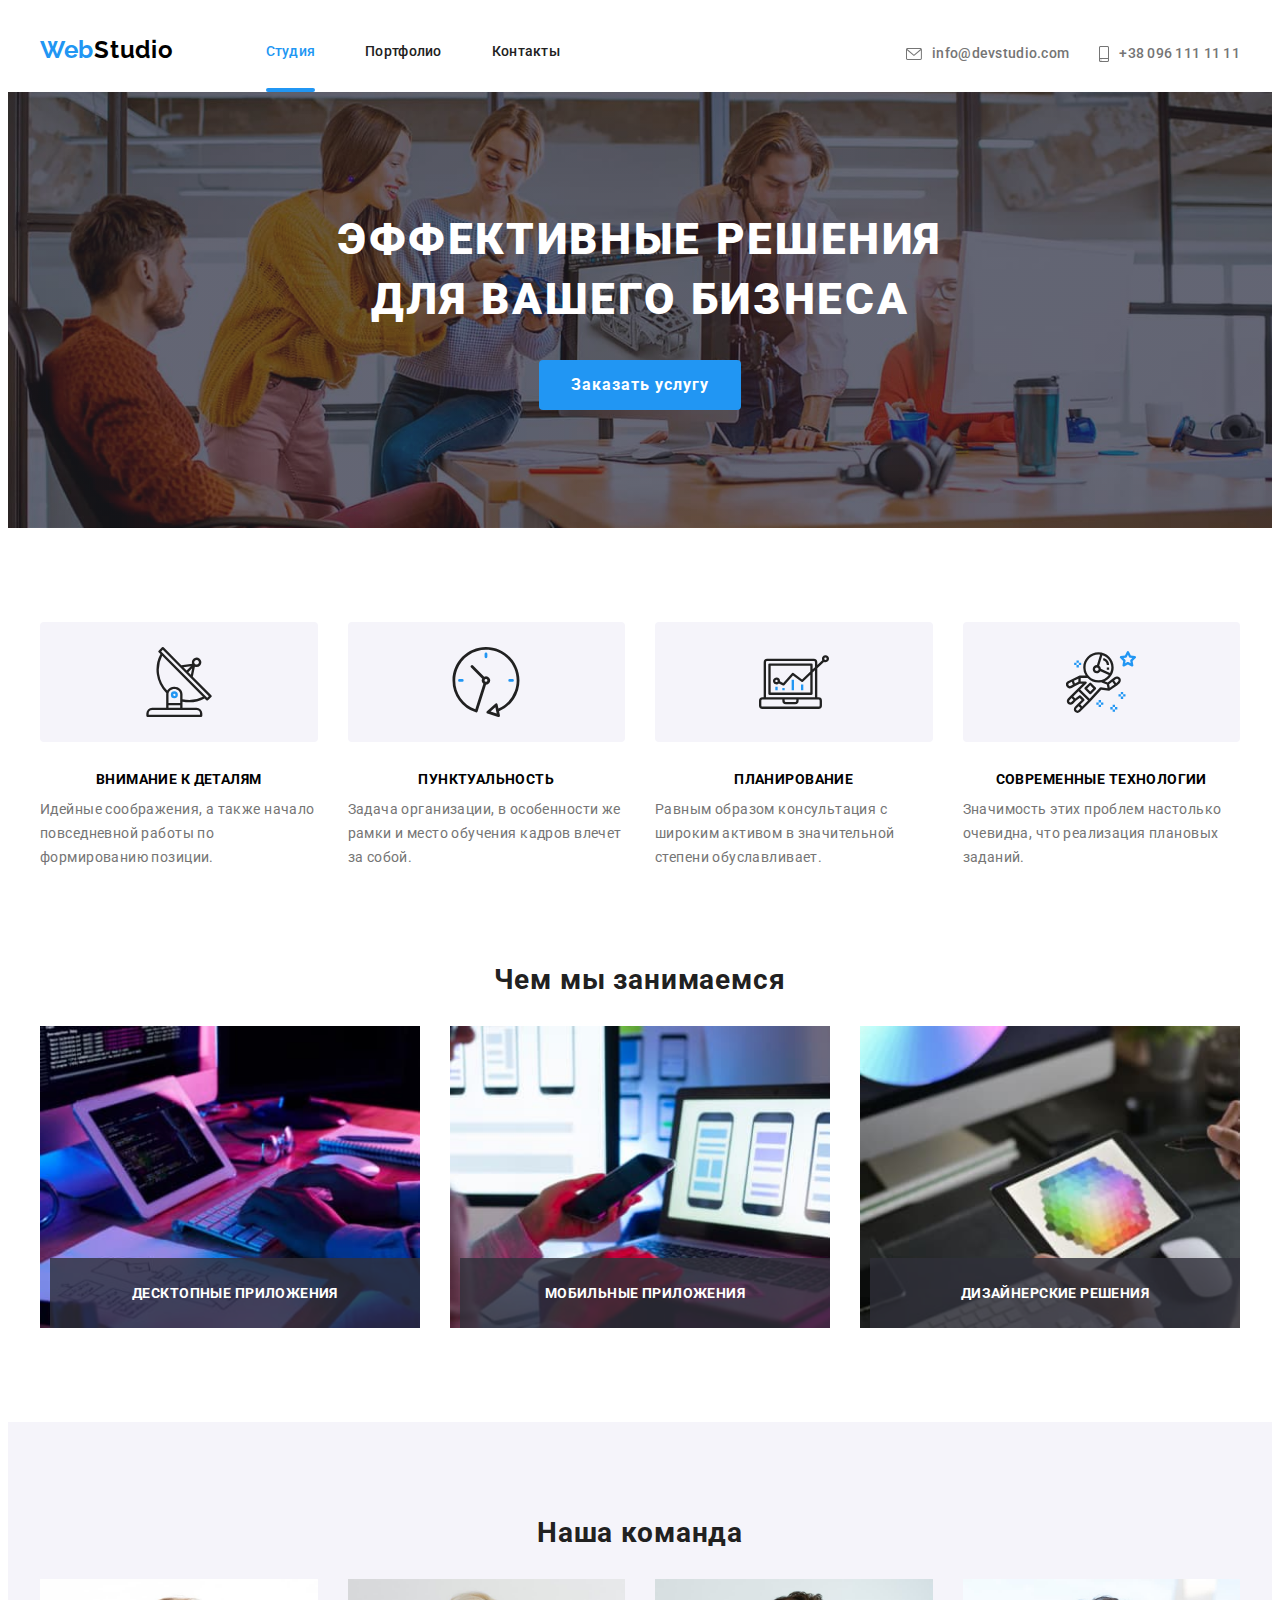
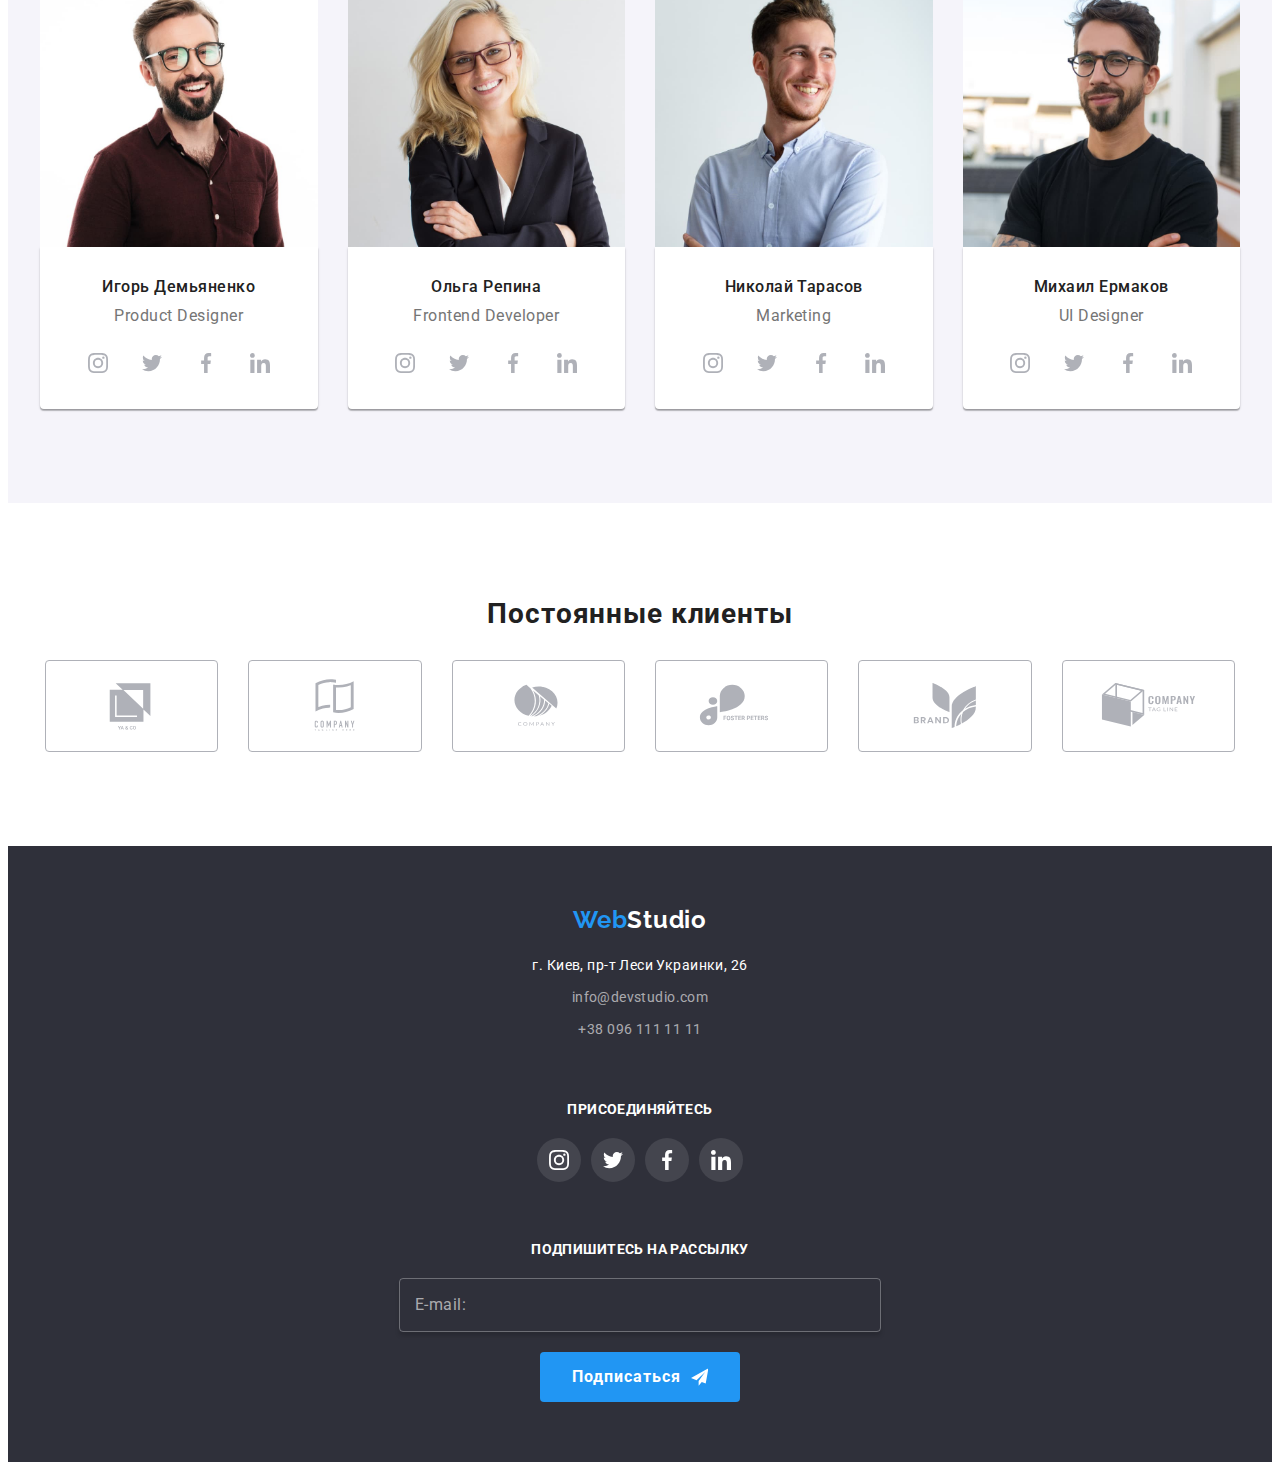
==== commit 5f8e3e28: "finished studio-adapt" ====
--- a/index.html
+++ b/index.html
@@ -153,19 +153,31 @@
         <h2 class="title subject__title">Чем мы занимаемся</h2>
         <ul class="list subject__list">
           <li class="subject__item">
-            <img src="./images/box-1.jpg" width="370" alt="руки человека на клавиатуре компьютера" />
+            <picture>
+              <source srcset="./images/box-1.jpg 1x,
+              ./images/box-1-2x.jpg 2x" />
+              <img src="./images/box-1.jpg" width="370" alt="руки человека на клавиатуре компьютера" />
+            </picture>
             <div class="subject__text-wrap">
               <p class="subject__text">Десктопные приложения</p>
             </div>
           </li>
           <li class="subject__item">
-            <img src="./images/box-2.jpg" width="370" alt="человек за компьютером, держащий в руке телефон" />
+            <picture>
+              <source srcset="./images/box-2.jpg 1x,
+                  ./images/box-2-2x.jpg 2x" />
+              <img src="./images/box-2.jpg" width="370" alt="человек за компьютером, держащий в руке телефон" />
+            </picture>
             <div class="subject__text-wrap">
               <p class="subject__text">Мобильные приложения</p>
             </div>
           </li>
           <li class="subject__item">
-            <img src="./images/box-3.jpg" width="370" alt="человек, рисующий на планшете" />
+            <picture>
+              <source srcset="./images/box-3.jpg 1x,
+                    ./images/box-3-2x.jpg 2x" />
+              <img src="./images/box-3.jpg" width="370" alt="человек, рисующий на планшете" />
+            </picture>
             <div class="subject__text-wrap">
               <p class="subject__text">Дизайнерские решения</p>
             </div>
@@ -179,7 +191,15 @@
         <h2 class="title team__title">Наша команда</h2>
         <ul class="list team__list">
           <li class="team__item">
-            <img class="team__photo" src="./images/img-1.jpg" width="270" alt="Фото Игоря Демьяненко" />
+            <picture>
+              <source srcset="./images/img-1.jpg 1x,
+              ./images/img-1-2x.jpg 2x" media="(min-width: 1200px)" />
+              <source srcset="./images/img-1-tab.jpg 1x,
+              ./images/img-1-tab-2x.jpg 2x" media="(min-width: 768px)" />
+              <source srcset="./images/img-1-mob.jpg 1x,
+              ./images/img-1-mob-2x.jpg 2x" media="(min-width: 320px)" />
+              <img class="team__photo" src="./images/img-1.jpg" width="270" alt="Фото Игоря Демьяненко" />
+            </picture>
             <div class="team__label">
               <h3 class="team__name">Игорь Демьяненко</h3>
               <p class="team__position" lang="en">Product Designer</p>
@@ -216,7 +236,15 @@
             </div>
           </li>
           <li class="team__item">
-            <img class="team__photo" src="./images/img-2.jpg" width="270" alt="Фото Ольги Репиной" />
+            <picture>
+              <source srcset="./images/img-2.jpg 1x,
+              ./images/img-2-2x.jpg 2x" media="(min-width: 1200px)" />
+              <source srcset="./images/img-2-tab.jpg 1x,
+              ./images/img-2-tab-2x.jpg 2x" media="(min-width: 768px)" />
+              <source srcset="./images/img-2-mob.jpg 1x,
+              ./images/img-2-mob-2x.jpg 2x" media="(min-width: 320px)" />
+              <img class="team__photo" src="./images/img-2.jpg" width="270" alt="Фото Ольги Репиной" />
+            </picture>
             <div class="team__label">
               <h3 class="team__name">Ольга Репина</h3>
               <p class="team__position" lang="en">Frontend Developer</p>
@@ -253,7 +281,15 @@
             </div>
           </li>
           <li class="team__item">
-            <img class="team__photo" src="./images/img-3.jpg" width="270" alt="Фото Николая Тарасова" />
+            <picture>
+              <source srcset="./images/img-3.jpg 1x,
+              ./images/img-3-2x.jpg 2x" media="(min-width: 1200px)" />
+              <source srcset="./images/img-3-tab.jpg 1x,
+              ./images/img-3-tab-2x.jpg 2x" media="(min-width: 768px)" />
+              <source srcset="./images/img-3-mob.jpg 1x,
+              ./images/img-3-mob-2x.jpg 2x" media="(min-width: 320px)" />
+              <img class="team__photo" src="./images/img-3.jpg" width="270" alt="Фото Николая Тарасова" />
+            </picture>
             <div class="team__label">
               <h3 class="team__name">Николай Тарасов</h3>
               <p class="team__position" lang="en">Marketing</p>
@@ -290,7 +326,15 @@
             </div>
           </li>
           <li class="team__item">
-            <img class="team__photo" src="./images/img-4.jpg" width="270" alt="Фото Михаила Ермакова" />
+            <picture>
+              <source srcset="./images/img-4.jpg 1x,
+              ./images/img-4-2x.jpg 2x" media="(min-width: 1200px)" />
+              <source srcset="./images/img-4-tab.jpg 1x,
+              ./images/img-4-tab-2x.jpg 2x" media="(min-width: 768px)" />
+              <source srcset="./images/img-4-mob.jpg 1x,
+              ./images/img-4-mob-2x.jpg 2x" media="(min-width: 320px)" />
+              <img class="team__photo" src="./images/img-4.jpg" width="270" alt="Фото Михаила Ермакова" />
+            </picture>
             <div class="team__label">
               <h3 class="team__name">Михаил Ермаков</h3>
               <p class="team__position" lang="en">UI Designer</p>
--- a/css/main.min.css
+++ b/css/main.min.css
@@ -1 +1 @@
-:root{--logo-font-family: "Raleway", sans-serif;--primary-font-family: "Roboto", sans-serif;--back-color: #2f303a;--secondary-bg-color: #f5f4fa;--accent-color: #2196f3;--hover-btn-color: #188ce8;--primary-text-color: #212121;--secondary-text-color: #757575;--white-color: #ffffff;--black-color: #000000;--border-color: #eeeeee;--input-border-color: rgba(255, 255, 255, 0.3);--line-color: #ececec;--border-color-icon: #afb1b8;--light-transparent-color: #ffffff99}h1,h2,h3,h4,p{margin-top:0;margin-bottom:0}ul,ol{margin-top:0;margin-bottom:0;padding-left:0}img{display:block;margin:0;padding:0;width:100%}.list{list-style:none;padding:0;margin:0}.link{text-decoration:none;color:currentColor}.section{padding-top:60px;padding-bottom:60px}.container{width:100%;padding-left:15px;padding-right:15px;margin-left:auto;margin-right:auto}@media screen and (max-width: 767px){.container{max-width:480px}}@media screen and (min-width: 768px)and (max-width: 1199px){.container{width:768px}}@media screen and (min-width: 1200px){.container{width:1200px}}.head__container{display:-webkit-box;display:-ms-flexbox;display:flex;-webkit-box-align:center;-ms-flex-align:center;align-items:center;-webkit-box-pack:justify;-ms-flex-pack:justify;justify-content:space-between}@media screen and (max-width: 767px){.head__container{display:none}}body{font-family:var(--primary-font-family),sans-serif;color:var(--secondary-text-color);position:relative}.title{font-size:28px;font-weight:700;line-height:1.18;text-align:center;letter-spacing:.03em;color:var(--primary-text-color);margin-bottom:30px}.backdrop{position:fixed;top:0;left:0;width:100%;height:100%;overflow-y:scroll;background-color:rgba(0,0,0,.2);opacity:1;-webkit-transition:opacity 250ms cubic-bezier(0.4, 0, 0.2, 1),visibility 250ms cubic-bezier(0.4, 0, 0.2, 1);transition:opacity 250ms cubic-bezier(0.4, 0, 0.2, 1),visibility 250ms cubic-bezier(0.4, 0, 0.2, 1)}.backdrop.is-hidden{visibility:hidden;opacity:0;pointer-events:none}.modal{position:absolute;left:50%;top:50%;-webkit-transform:translate(-50%, -50%) scale(1);transform:translate(-50%, -50%) scale(1);opacity:1;-webkit-transition:opasity 250ms cubic-bezier(0.4, 0, 0.2, 1),-webkit-transform 250ms cubic-bezier(0.4, 0, 0.2, 1);transition:opasity 250ms cubic-bezier(0.4, 0, 0.2, 1),-webkit-transform 250ms cubic-bezier(0.4, 0, 0.2, 1);transition:transform 250ms cubic-bezier(0.4, 0, 0.2, 1),opasity 250ms cubic-bezier(0.4, 0, 0.2, 1);transition:transform 250ms cubic-bezier(0.4, 0, 0.2, 1),opasity 250ms cubic-bezier(0.4, 0, 0.2, 1),-webkit-transform 250ms cubic-bezier(0.4, 0, 0.2, 1);width:90%;border-radius:4px;padding:40px;font-family:var(--primary-font-family);background-color:var(--white-color);-webkit-box-shadow:0px 2px 1px rgba(0,0,0,.2),0px 1px 1px rgba(0,0,0,.14);box-shadow:0px 2px 1px rgba(0,0,0,.2),0px 1px 1px rgba(0,0,0,.14)}@media screen and (min-width: 480px){.modal{width:460px}}.backdrop.is-hidden .modal{-webkit-transform:translate(-50%, -50%) scale(0.8);transform:translate(-50%, -50%) scale(0.8);opacity:0}.modal__title{margin-bottom:12px;font-size:20px;font-weight:700;line-height:1.5;text-align:center;letter-spacing:.03em;color:var(--primary-text-color)}.modal__close{position:absolute;top:8px;right:8px;width:30px;height:30px;display:-webkit-box;display:-ms-flexbox;display:flex;-webkit-box-pack:center;-ms-flex-pack:center;justify-content:center;-webkit-box-align:center;-ms-flex-align:center;align-items:center;border-radius:50%;border:1px solid rgba(0,0,0,.1);cursor:pointer;background-color:var(--white-color);-webkit-transform:scale(1);transform:scale(1);-webkit-transition:color 200ms linear,-webkit-transform 100ms linear;transition:color 200ms linear,-webkit-transform 100ms linear;transition:transform 100ms linear,color 200ms linear;transition:transform 100ms linear,color 200ms linear,-webkit-transform 100ms linear}.modal__close:hover,.modal__close:focus{-webkit-transform:scale(1.1);transform:scale(1.1);color:var(--accent-color)}.form__field{position:relative;margin-bottom:10px}.form__field .form-label{font-size:12px;font-weight:400;line-height:1.17;letter-spacing:.01em;color:var(--secondary-text-color);margin-bottom:4px}.form-input{width:100%;height:40px;border:1px solid rgba(33,33,33,.2);border-radius:4px;-webkit-box-sizing:border-box;box-sizing:border-box;padding-left:34px;outline:none;-webkit-transition:250ms border-color cubic-bezier(0.4, 0, 0.2, 1);transition:250ms border-color cubic-bezier(0.4, 0, 0.2, 1)}.form__field:focus-within .form-input{border-color:var(--accent-color)}.form-icon{position:absolute;left:12px;bottom:11px;fill:#212121;-webkit-transition:fill 250ms cubic-bezier(0.4, 0, 0.2, 1);transition:fill 250ms cubic-bezier(0.4, 0, 0.2, 1)}.form__field:focus-within>.form-icon{fill:var(--accent-color)}.field-textarea{margin-bottom:20px}.form-textarea{resize:none;width:100%;height:120px;border:1px solid rgba(33,33,33,.2);border-radius:4px;padding:12px 16px;outline:none;-webkit-transition:250ms border-color cubic-bezier(0.4, 0, 0.2, 1);transition:250ms border-color cubic-bezier(0.4, 0, 0.2, 1)}.form-textarea::-webkit-input-placeholder{font-size:14px;font-weight:400;line-height:1.14;letter-spacing:.01em;color:rgba(117,117,117,.5)}.form-textarea::-moz-placeholder{font-size:14px;font-weight:400;line-height:1.14;letter-spacing:.01em;color:rgba(117,117,117,.5)}.form-textarea:-ms-input-placeholder{font-size:14px;font-weight:400;line-height:1.14;letter-spacing:.01em;color:rgba(117,117,117,.5)}.form-textarea::-ms-input-placeholder{font-size:14px;font-weight:400;line-height:1.14;letter-spacing:.01em;color:rgba(117,117,117,.5)}.form-textarea::placeholder{font-size:14px;font-weight:400;line-height:1.14;letter-spacing:.01em;color:rgba(117,117,117,.5)}.form__field:focus-within>.form-textarea{border-color:var(--accent-color)}.checkbox-label{position:relative;font-size:12px;font-weight:400;line-height:1.17;letter-spacing:.03em}.checkbox-label::before{content:"";position:absolute;top:50%;left:-24px;-webkit-transform:translateY(-50%);transform:translateY(-50%);display:inline-block;-webkit-box-sizing:border-box;box-sizing:border-box;width:16px;height:15px;margin-right:8px;border:2px solid var(--black-color);border-radius:2px;background-position:center;-webkit-transition:background-color 250ms cubic-bezier(0.4, 0, 0.2, 1),background-image 250ms cubic-bezier(0.4, 0, 0.2, 1),border-color 250ms cubic-bezier(0.4, 0, 0.2, 1);transition:background-color 250ms cubic-bezier(0.4, 0, 0.2, 1),background-image 250ms cubic-bezier(0.4, 0, 0.2, 1),border-color 250ms cubic-bezier(0.4, 0, 0.2, 1)}.link-checkbox{color:var(--accent-color);-webkit-transition:color 250ms linear,font-weight 250ms linear;transition:color 250ms linear,font-weight 250ms linear}.link-checkbox:hover,.link-checkbox:focus{color:var(--hover-btn-color);font-weight:500}.form__check{width:100%;padding-left:34px;margin-bottom:30px}.form__check .checkbox{position:absolute;width:1px;height:1px;margin:-1px;border:0;padding:0;clip:rect(0 0 0 0);overflow:hidden}.checkbox:checked+.checkbox-label::before{background:var(--accent-color) url(../images/check.svg);border-color:var(--accent-color)}.logo{font-family:var(--logo-font-family);font-style:normal;font-size:24px;font-weight:700;line-height:1.17;letter-spacing:.03em;-webkit-transition:color 250ms cubic-bezier(0.4, 0, 0.2, 1);transition:color 250ms cubic-bezier(0.4, 0, 0.2, 1)}.logo__first-word{color:var(--accent-color)}.logo:hover,.logo:focus{color:var(--accent-color)}.head__logo{margin-right:92px}.logo--dark{color:var(--black-color)}.footer__logo{display:inline-block;margin-bottom:20px}.logo--light{color:var(--white-color)}.head-mob__logo{font-size:24px;font-weight:700;line-height:1.17}.abonnement__text{font-size:14px;font-weight:700;line-height:1.14;letter-spacing:.03em;text-transform:uppercase;color:var(--white-color);margin-bottom:20px}.abonnement__label{margin-right:2px;font-family:var(--primary-font-family);font-style:normal;font-size:16px;font-weight:400;line-height:1.25;letter-spacing:.03em;color:rgba(255,255,255,.6)}.abonnement__input-wrapper{display:-webkit-box;display:-ms-flexbox;display:flex;-webkit-box-pack:justify;-ms-flex-pack:justify;justify-content:space-between;-webkit-box-align:center;-ms-flex-align:center;align-items:center;max-width:450px;border:1px solid var(--input-border-color);border-radius:4px;-webkit-box-shadow:0px 4px 4px rgba(0,0,0,.15);box-shadow:0px 4px 4px rgba(0,0,0,.15);padding-left:15px;padding-right:15px;margin-bottom:20px;-webkit-transition:border-color 250ms cubic-bezier(0.4, 0, 0.2, 1);transition:border-color 250ms cubic-bezier(0.4, 0, 0.2, 1)}.abonnement__input-wrapper:focus-within{border-color:var(--accent-color)}.abonnement__input{-webkit-box-flex:1;-ms-flex-positive:1;flex-grow:1;height:50px;max-width:387px;border:none;background-color:rgba(0,0,0,0);color:var(--white-color);outline:none}.btn{font-family:inherit;font-size:16px;font-weight:700;line-height:1.88;font-style:normal;letter-spacing:.06em;text-align:center;color:var(--white-color);background-color:var(--accent-color);cursor:pointer;padding:10px 32px;border-radius:4px;border:0px;-webkit-transition:background-color 250ms cubic-bezier(0.4, 0, 0.2, 1);transition:background-color 250ms cubic-bezier(0.4, 0, 0.2, 1)}.btn:hover,.btn:focus{background-color:var(--hover-btn-color)}.abonnement__btn{display:-webkit-inline-box;display:-ms-inline-flexbox;display:inline-flex;-webkit-box-align:center;-ms-flex-align:center;align-items:center;max-width:200px;-webkit-transition:background-color 250ms cubic-bezier(0.4, 0, 0.2, 1);transition:background-color 250ms cubic-bezier(0.4, 0, 0.2, 1)}.btn__icon-send{margin-left:10px}.modal__btn{display:block;margin-left:auto;margin-right:auto;padding-left:56px;padding-right:56px}.hidden{position:absolute;width:1px;height:1px;margin:-1px;padding:0;overflow:hidden;border:0;clip:rect(0 0 0 0)}.head-mob{padding-top:16px;padding-bottom:16px;position:relative;width:100%;margin-left:auto;margin-right:auto}@media screen and (max-width: 767px){.head-mob{max-width:480px}}@media screen and (min-width: 768px){.head-mob{display:none}}.logo-btn-wrapper{display:-webkit-box;display:-ms-flexbox;display:flex;-webkit-box-align:center;-ms-flex-align:center;align-items:center;-webkit-box-pack:justify;-ms-flex-pack:justify;justify-content:space-between;padding-left:15px;padding-right:15px}.menu-nav{position:fixed;z-index:100;top:0;left:0;display:-webkit-box;display:-ms-flexbox;display:flex;-webkit-box-orient:vertical;-webkit-box-direction:normal;-ms-flex-direction:column;flex-direction:column;-webkit-box-pack:justify;-ms-flex-pack:justify;justify-content:space-between;width:100vw;height:100%;overflow:hidden;background-color:var(--white-color);padding:10px 10px 48px 25px}.menu-nav.is-hidden{visibility:hidden;opacity:0;pointer-events:none}.menu-nav__item{font-size:40px;font-weight:500;line-height:1.18;letter-spacing:.02em;color:var(--primary-text-color)}.menu-nav__item:not(:last-child){margin-bottom:32px}.menu-nav__item .current{color:var(--accent-color)}.menu-nav__link:hover,.menu-nav__link:focus{color:var(--accent-color)}@media screen and (max-width: 767px){.contacts__tel{display:block;margin-bottom:32px;font-size:34px;font-weight:500;line-height:1.18;letter-spacing:.02em;color:var(--accent-color)}}@media screen and (max-width: 767px){.contacts__mail{font-size:24px;font-weight:500;line-height:1.17;letter-spacing:.02em;display:block;margin-bottom:64px}}.menu-nav__soc{color:var(--accent-color);font-size:18px;font-weight:500;line-height:1.22;letter-spacing:.02em}.menu-soc-list__item{display:inline;padding-right:10px}.menu-soc-list__item:not(:last-child){border-right:1px solid var(--secondary-text-color);margin-right:10px}.head-mob__btn{background-color:rgba(0,0,0,0);border:none}.head-mob__btn:hover,.head-mob__btn:focus{fill:var(--accent-color)}.menu-close{display:block;margin-left:auto}.head__list{display:-webkit-box;display:-ms-flexbox;display:flex;-webkit-box-align:start;-ms-flex-align:start;align-items:flex-start;padding-top:8px;color:var(--primary-text-color)}.head__nav{display:-webkit-box;display:-ms-flexbox;display:flex;-webkit-box-pack:justify;-ms-flex-pack:justify;justify-content:space-between;-webkit-box-align:center;-ms-flex-align:center;align-items:center}.head__list,.head__contacts{font-style:normal;font-size:14px;font-weight:500;line-height:1.14;letter-spacing:.02em}.head__link{-webkit-transition:color 250ms cubic-bezier(0.4, 0, 0.2, 1);transition:color 250ms cubic-bezier(0.4, 0, 0.2, 1)}.head__link:hover,.head__link:focus{color:var(--accent-color)}.head__item{padding-top:28px}.head__item:not(:last-child){margin-right:50px}.head__list .link.current{color:var(--accent-color)}@media screen and (min-width: 768px){.link.current::after{content:"";width:100%;height:4px;display:block;background-color:var(--accent-color);border-radius:2px;margin-top:28px}}@media screen and (min-width: 768px)and (max-width: 1199px){.contacts{margin-left:auto;display:block}.contacts__mail{margin-bottom:10px;display:block}}@media screen and (min-width: 1200px){.contacts{margin-left:auto;display:-webkit-box;display:-ms-flexbox;display:flex;-webkit-box-align:center;-ms-flex-align:center;align-items:center;padding-top:8px}.contacts__mail{margin-right:30px}.contacts__mail,.contacts__tel{display:-webkit-box;display:-ms-flexbox;display:flex;color:var(--secondary-text-color);-webkit-box-align:center;-ms-flex-align:center;align-items:center}}.contacts__envelope,.contacts__smartphone{margin-right:10px;fill:currentColor}.indent{display:block}.hero{background-color:var(--back-color);padding-top:118px;padding-bottom:118px;text-align:center;background-image:-webkit-gradient(linear, left top, left bottom, from(rgba(47, 48, 58, 0.4)), to(rgba(47, 48, 58, 0.4))),url("../images/Img-background-mobile.jpg");background-image:linear-gradient(rgba(47, 48, 58, 0.4), rgba(47, 48, 58, 0.4)),url("../images/Img-background-mobile.jpg");background-repeat:no-repeat;background-position:center;background-size:cover;margin-left:auto;margin-right:auto}.hero__title{font-size:26px;font-weight:900;line-height:1.62;letter-spacing:.06em;text-transform:uppercase;color:var(--white-color);margin-bottom:30px}.features__item{margin-bottom:30px}.features__list{margin-bottom:-30px}.features__icon-wrap{display:-webkit-box;display:-ms-flexbox;display:flex;-webkit-box-pack:center;-ms-flex-pack:center;justify-content:center;-webkit-box-align:center;-ms-flex-align:center;align-items:center;max-width:100%;height:120px;background-color:var(--secondary-bg-color);border-radius:4px;margin-bottom:30px}.features__name{font-size:14px;font-weight:700;line-height:1.14;letter-spacing:.03em;text-align:center;color:var(--black-color);margin-bottom:10px;text-transform:uppercase}.features__text{font-size:14px;font-weight:400;line-height:1.71;letter-spacing:.03em}@media screen and (max-width: 767px){.subject{display:none}}.team{background-color:var(--secondary-bg-color)}.team__list{margin-bottom:-30px}.team__item{width:100%;margin-bottom:30px}.team__photo{width:100%}.team__label{background-color:var(--white-color);background-size:cover;-webkit-box-shadow:0px 1px 3px rgba(0,0,0,.12),0px 1px 1px rgba(0,0,0,.14),0px 2px 1px rgba(0,0,0,.2);box-shadow:0px 1px 3px rgba(0,0,0,.12),0px 1px 1px rgba(0,0,0,.14),0px 2px 1px rgba(0,0,0,.2);border-radius:0px 0px 4px 4px;padding-top:30px;padding-bottom:24px;margin-left:auto;margin-right:auto;width:100%}.team__name{font-weight:500;color:var(--primary-text-color);margin-bottom:10px}.team__position,.team__name{font-size:16px;line-height:1.19;text-align:center;letter-spacing:.03em}.social{display:-webkit-box;display:-ms-flexbox;display:flex;-webkit-box-pack:center;-ms-flex-pack:center;justify-content:center;-webkit-box-align:center;-ms-flex-align:center;align-items:center;margin-top:16px}.social__link{display:-webkit-box;display:-ms-flexbox;display:flex;-webkit-box-pack:center;-ms-flex-pack:center;justify-content:center;-webkit-box-align:center;-ms-flex-align:center;align-items:center;width:44px;height:44px;border:0;border-radius:50%;color:var(--border-color-icon);-webkit-transition:background-color 250ms cubic-bezier(0.4, 0, 0.2, 1);transition:background-color 250ms cubic-bezier(0.4, 0, 0.2, 1)}.social__link:hover,.social__link:focus{background-color:var(--accent-color)}.social__item:not(:last-child){margin-right:10px}.social__icon{fill:currentColor;-webkit-transition:color 250ms cubic-bezier(0.4, 0, 0.2, 1);transition:color 250ms cubic-bezier(0.4, 0, 0.2, 1)}.social__link:hover .social__icon,.social__link:focus .social__icon{color:var(--white-color)}.clients__list{display:-webkit-box;display:-ms-flexbox;display:flex;margin-left:-30px;margin-top:-30px;-ms-flex-wrap:wrap;flex-wrap:wrap;-webkit-box-pack:center;-ms-flex-pack:center;justify-content:center}.clients__item{margin-left:30px;margin-top:30px;-ms-flex-preferred-size:calc((100% - 60px)/2);flex-basis:calc((100% - 60px)/2)}.clients__link{display:-webkit-box;display:-ms-flexbox;display:flex;-webkit-box-pack:center;-ms-flex-pack:center;justify-content:center;-webkit-box-align:center;-ms-flex-align:center;align-items:center;max-width:210px;height:92px;border:1px solid var(--border-color-icon);-webkit-box-sizing:border-box;box-sizing:border-box;border-radius:4px;color:var(--border-color-icon);-webkit-transition:color 250ms cubic-bezier(0.4, 0, 0.2, 1),border-color 250ms cubic-bezier(0.4, 0, 0.2, 1);transition:color 250ms cubic-bezier(0.4, 0, 0.2, 1),border-color 250ms cubic-bezier(0.4, 0, 0.2, 1)}.clients__link:hover{color:var(--accent-color);border-color:var(--accent-color)}.clients__icon{fill:currentColor}.footer{background-color:var(--back-color);padding-top:60px;padding-bottom:60px;text-align:center}.address{margin-bottom:60px}.address__list{font-style:normal;font-size:14px;font-weight:400;line-height:1.71;letter-spacing:.03em}.address__item:not(:last-child){margin-bottom:8px}.address__link{color:var(--light-transparent-color);-webkit-transition:color 250ms cubic-bezier(0.4, 0, 0.2, 1);transition:color 250ms cubic-bezier(0.4, 0, 0.2, 1)}.address__link:hover,.address__link:focus{color:var(--accent-color)}.address__link--white{color:var(--white-color)}.join{margin-bottom:60px}.join__list-social{display:-webkit-box;display:-ms-flexbox;display:flex;-webkit-box-pack:center;-ms-flex-pack:center;justify-content:center;-webkit-box-align:center;-ms-flex-align:center;align-items:center;margin-top:20px}.join__text{font-size:14px;font-weight:700;line-height:1.14;letter-spacing:.03em;text-transform:uppercase;color:var(--white-color)}.join__social-item:not(:last-child){margin-right:10px}.join__social-link{display:-webkit-box;display:-ms-flexbox;display:flex;-webkit-box-pack:center;-ms-flex-pack:center;justify-content:center;-webkit-box-align:center;-ms-flex-align:center;align-items:center;width:44px;height:44px;border:0;border-radius:50%;background-color:rgba(255,255,255,.1);color:var(--white-color);-webkit-transition:background-color 250ms cubic-bezier(0.4, 0, 0.2, 1);transition:background-color 250ms cubic-bezier(0.4, 0, 0.2, 1)}.join__social-link:hover,.join__social-link:focus{background-color:var(--accent-color)}.join__social-icon{fill:currentColor;-webkit-transition:color 250ms cubic-bezier(0.4, 0, 0.2, 1);transition:color 250ms cubic-bezier(0.4, 0, 0.2, 1)}.join__social-link:hover .join__social-icon,.join__social-link:focus .join__social-icon{color:var(--white-color)}.list-selection{display:-webkit-box;display:-ms-flexbox;display:flex;margin-left:-8px;margin-top:-15px;-ms-flex-wrap:wrap;flex-wrap:wrap;margin-bottom:40px}.list-selection__item{margin-right:8px;margin-bottom:15px}.list-selection__btn{font-family:var(--primary-font-family);font-style:normal;font-size:16px;font-weight:500;line-height:1.63;text-align:center;letter-spacing:.03em;background-color:var(--secondary-bg-color);cursor:pointer;color:var(--primary-text-color);border:0;border-radius:4px;padding:6px 22px;-webkit-transition:color 250ms cubic-bezier(0.4, 0, 0.2, 1),background-color 250ms cubic-bezier(0.4, 0, 0.2, 1),-webkit-box-shadow 250ms cubic-bezier(0.4, 0, 0.2, 1);transition:color 250ms cubic-bezier(0.4, 0, 0.2, 1),background-color 250ms cubic-bezier(0.4, 0, 0.2, 1),-webkit-box-shadow 250ms cubic-bezier(0.4, 0, 0.2, 1);transition:color 250ms cubic-bezier(0.4, 0, 0.2, 1),background-color 250ms cubic-bezier(0.4, 0, 0.2, 1),box-shadow 250ms cubic-bezier(0.4, 0, 0.2, 1);transition:color 250ms cubic-bezier(0.4, 0, 0.2, 1),background-color 250ms cubic-bezier(0.4, 0, 0.2, 1),box-shadow 250ms cubic-bezier(0.4, 0, 0.2, 1),-webkit-box-shadow 250ms cubic-bezier(0.4, 0, 0.2, 1)}.list-selection__btn:hover,.list-selection__btn:focus{background-color:var(--accent-color);color:var(--white-color);-webkit-box-shadow:0px 3px 1px rgba(0,0,0,.1),0px 1px 2px rgba(0,0,0,.08),0px 2px 2px rgba(0,0,0,.12);box-shadow:0px 3px 1px rgba(0,0,0,.1),0px 1px 2px rgba(0,0,0,.08),0px 2px 2px rgba(0,0,0,.12)}.product{margin-left:auto;margin-right:auto}.product:not(:last-child){margin-bottom:30px}.product__label{border:1px solid var(--border-color);border-top:0;background-color:var(--white-color);padding:20px 24px 20px 24px}.product__link{display:block;text-decoration:none;color:inherit;-webkit-transition:-webkit-box-shadow 250ms cubic-bezier(0.4, 0, 0.2, 1);transition:-webkit-box-shadow 250ms cubic-bezier(0.4, 0, 0.2, 1);transition:box-shadow 250ms cubic-bezier(0.4, 0, 0.2, 1);transition:box-shadow 250ms cubic-bezier(0.4, 0, 0.2, 1), -webkit-box-shadow 250ms cubic-bezier(0.4, 0, 0.2, 1)}.product__link:hover,.product__link:focus{-webkit-box-shadow:0px 1px 1px rgba(0,0,0,.12),0px 4px 4px rgba(0,0,0,.06),1px 4px 6px rgba(0,0,0,.16);box-shadow:0px 1px 1px rgba(0,0,0,.12),0px 4px 4px rgba(0,0,0,.06),1px 4px 6px rgba(0,0,0,.16)}.product__picture{position:relative;overflow:hidden;width:100%}.product__photo{margin-right:0;width:100%}.product__text{position:absolute;top:0;max-width:100%;height:100%;background-color:rgba(33,150,243,.9);font-family:"Roboto";font-size:18px;font-weight:400;line-height:1.56;letter-spacing:.03em;color:var(--white-color);overflow:scroll;padding-left:24px;padding-right:24px;padding-top:10%;padding-bottom:10%;-webkit-transform:translateY(101%);transform:translateY(101%);-webkit-transition:-webkit-transform 250ms cubic-bezier(0.4, 0, 0.2, 1);transition:-webkit-transform 250ms cubic-bezier(0.4, 0, 0.2, 1);transition:transform 250ms cubic-bezier(0.4, 0, 0.2, 1);transition:transform 250ms cubic-bezier(0.4, 0, 0.2, 1), -webkit-transform 250ms cubic-bezier(0.4, 0, 0.2, 1)}.product:hover .product__text,.product__link:focus .product__text{-webkit-transform:translateY(0%);transform:translateY(0%)}.product__name{font-size:18px;font-weight:700;line-height:2;letter-spacing:.06em;color:var(--primary-text-color);margin-bottom:4px}.product__type{font-size:16px;line-height:1.88;letter-spacing:.03em}/*# sourceMappingURL=main.min.css.map */+:root{--logo-font-family: "Raleway", sans-serif;--primary-font-family: "Roboto", sans-serif;--back-color: #2f303a;--secondary-bg-color: #f5f4fa;--accent-color: #2196f3;--hover-btn-color: #188ce8;--primary-text-color: #212121;--secondary-text-color: #757575;--white-color: #ffffff;--black-color: #000000;--border-color: #eeeeee;--input-border-color: rgba(255, 255, 255, 0.3);--line-color: #ececec;--border-color-icon: #afb1b8;--light-transparent-color: #ffffff99}h1,h2,h3,h4,p{margin-top:0;margin-bottom:0}ul,ol{margin-top:0;margin-bottom:0;padding-left:0}img{display:block;margin:0;padding:0;width:100%}.list{list-style:none;padding:0;margin:0}.link{text-decoration:none;color:currentColor}.section{padding-top:60px;padding-bottom:60px}@media screen and (min-width: 1200px){.section{padding-top:94px;padding-bottom:94px}}.container{width:100%;padding-left:15px;padding-right:15px;margin-left:auto;margin-right:auto}@media screen and (max-width: 767px){.container{max-width:480px}}@media screen and (min-width: 768px)and (max-width: 1199px){.container{width:768px}}@media screen and (min-width: 1200px){.container{width:1200px}}.head__container{display:-webkit-box;display:-ms-flexbox;display:flex;-webkit-box-align:center;-ms-flex-align:center;align-items:center;-webkit-box-pack:justify;-ms-flex-pack:justify;justify-content:space-between}@media screen and (max-width: 767px){.head__container{display:none}}body{font-family:var(--primary-font-family),sans-serif;color:var(--secondary-text-color);position:relative}.title{font-size:28px;font-weight:700;line-height:1.18;text-align:center;letter-spacing:.03em;color:var(--primary-text-color);margin-bottom:30px}.backdrop{position:fixed;top:0;left:0;width:100%;height:100%;overflow-y:scroll;background-color:rgba(0,0,0,.2);opacity:1;-webkit-transition:opacity 250ms cubic-bezier(0.4, 0, 0.2, 1),visibility 250ms cubic-bezier(0.4, 0, 0.2, 1);transition:opacity 250ms cubic-bezier(0.4, 0, 0.2, 1),visibility 250ms cubic-bezier(0.4, 0, 0.2, 1)}.backdrop.is-hidden{visibility:hidden;opacity:0;pointer-events:none}.modal{position:absolute;left:50%;top:50%;-webkit-transform:translate(-50%, -50%) scale(1);transform:translate(-50%, -50%) scale(1);opacity:1;-webkit-transition:opasity 250ms cubic-bezier(0.4, 0, 0.2, 1),-webkit-transform 250ms cubic-bezier(0.4, 0, 0.2, 1);transition:opasity 250ms cubic-bezier(0.4, 0, 0.2, 1),-webkit-transform 250ms cubic-bezier(0.4, 0, 0.2, 1);transition:transform 250ms cubic-bezier(0.4, 0, 0.2, 1),opasity 250ms cubic-bezier(0.4, 0, 0.2, 1);transition:transform 250ms cubic-bezier(0.4, 0, 0.2, 1),opasity 250ms cubic-bezier(0.4, 0, 0.2, 1),-webkit-transform 250ms cubic-bezier(0.4, 0, 0.2, 1);width:90%;border-radius:4px;padding:40px;font-family:var(--primary-font-family);background-color:var(--white-color);-webkit-box-shadow:0px 2px 1px rgba(0,0,0,.2),0px 1px 1px rgba(0,0,0,.14);box-shadow:0px 2px 1px rgba(0,0,0,.2),0px 1px 1px rgba(0,0,0,.14)}@media screen and (min-width: 480px){.modal{width:460px}}.backdrop.is-hidden .modal{-webkit-transform:translate(-50%, -50%) scale(0.8);transform:translate(-50%, -50%) scale(0.8);opacity:0}.modal__title{margin-bottom:12px;font-size:20px;font-weight:700;line-height:1.5;text-align:center;letter-spacing:.03em;color:var(--primary-text-color)}.modal__close{position:absolute;top:8px;right:8px;width:30px;height:30px;display:-webkit-box;display:-ms-flexbox;display:flex;-webkit-box-pack:center;-ms-flex-pack:center;justify-content:center;-webkit-box-align:center;-ms-flex-align:center;align-items:center;border-radius:50%;border:1px solid rgba(0,0,0,.1);cursor:pointer;background-color:var(--white-color);-webkit-transform:scale(1);transform:scale(1);-webkit-transition:color 200ms linear,-webkit-transform 100ms linear;transition:color 200ms linear,-webkit-transform 100ms linear;transition:transform 100ms linear,color 200ms linear;transition:transform 100ms linear,color 200ms linear,-webkit-transform 100ms linear}.modal__close:hover,.modal__close:focus{-webkit-transform:scale(1.1);transform:scale(1.1);color:var(--accent-color)}.form__field{position:relative;margin-bottom:10px}.form__field .form-label{font-size:12px;font-weight:400;line-height:1.17;letter-spacing:.01em;color:var(--secondary-text-color);margin-bottom:4px}.form-input{width:100%;height:40px;border:1px solid rgba(33,33,33,.2);border-radius:4px;-webkit-box-sizing:border-box;box-sizing:border-box;padding-left:34px;outline:none;-webkit-transition:250ms border-color cubic-bezier(0.4, 0, 0.2, 1);transition:250ms border-color cubic-bezier(0.4, 0, 0.2, 1)}.form__field:focus-within .form-input{border-color:var(--accent-color)}.form-icon{position:absolute;left:12px;bottom:11px;fill:#212121;-webkit-transition:fill 250ms cubic-bezier(0.4, 0, 0.2, 1);transition:fill 250ms cubic-bezier(0.4, 0, 0.2, 1)}.form__field:focus-within>.form-icon{fill:var(--accent-color)}.field-textarea{margin-bottom:20px}.form-textarea{resize:none;width:100%;height:120px;border:1px solid rgba(33,33,33,.2);border-radius:4px;padding:12px 16px;outline:none;-webkit-transition:250ms border-color cubic-bezier(0.4, 0, 0.2, 1);transition:250ms border-color cubic-bezier(0.4, 0, 0.2, 1)}.form-textarea::-webkit-input-placeholder{font-size:14px;font-weight:400;line-height:1.14;letter-spacing:.01em;color:rgba(117,117,117,.5)}.form-textarea::-moz-placeholder{font-size:14px;font-weight:400;line-height:1.14;letter-spacing:.01em;color:rgba(117,117,117,.5)}.form-textarea:-ms-input-placeholder{font-size:14px;font-weight:400;line-height:1.14;letter-spacing:.01em;color:rgba(117,117,117,.5)}.form-textarea::-ms-input-placeholder{font-size:14px;font-weight:400;line-height:1.14;letter-spacing:.01em;color:rgba(117,117,117,.5)}.form-textarea::placeholder{font-size:14px;font-weight:400;line-height:1.14;letter-spacing:.01em;color:rgba(117,117,117,.5)}.form__field:focus-within>.form-textarea{border-color:var(--accent-color)}.checkbox-label{position:relative;font-size:12px;font-weight:400;line-height:1.17;letter-spacing:.03em}.checkbox-label::before{content:"";position:absolute;top:50%;left:-24px;-webkit-transform:translateY(-50%);transform:translateY(-50%);display:inline-block;-webkit-box-sizing:border-box;box-sizing:border-box;width:16px;height:15px;margin-right:8px;border:2px solid var(--black-color);border-radius:2px;background-position:center;-webkit-transition:background-color 250ms cubic-bezier(0.4, 0, 0.2, 1),background-image 250ms cubic-bezier(0.4, 0, 0.2, 1),border-color 250ms cubic-bezier(0.4, 0, 0.2, 1);transition:background-color 250ms cubic-bezier(0.4, 0, 0.2, 1),background-image 250ms cubic-bezier(0.4, 0, 0.2, 1),border-color 250ms cubic-bezier(0.4, 0, 0.2, 1)}.link-checkbox{color:var(--accent-color);-webkit-transition:color 250ms linear,font-weight 250ms linear;transition:color 250ms linear,font-weight 250ms linear}.link-checkbox:hover,.link-checkbox:focus{color:var(--hover-btn-color);font-weight:500}.form__check{width:100%;padding-left:34px;margin-bottom:30px}.form__check .checkbox{position:absolute;width:1px;height:1px;margin:-1px;border:0;padding:0;clip:rect(0 0 0 0);overflow:hidden}.checkbox:checked+.checkbox-label::before{background:var(--accent-color) url(../images/check.svg);border-color:var(--accent-color)}.logo{font-family:var(--logo-font-family);font-style:normal;font-size:24px;font-weight:700;line-height:1.17;letter-spacing:.03em;-webkit-transition:color 250ms cubic-bezier(0.4, 0, 0.2, 1);transition:color 250ms cubic-bezier(0.4, 0, 0.2, 1)}.logo__first-word{color:var(--accent-color)}.logo:hover,.logo:focus{color:var(--accent-color)}.head__logo{margin-right:92px}.logo--dark{color:var(--black-color)}.footer__logo{display:inline-block;margin-bottom:20px}.logo--light{color:var(--white-color)}.head-mob__logo{font-size:24px;font-weight:700;line-height:1.17}.abonnement__text{font-size:14px;font-weight:700;line-height:1.14;letter-spacing:.03em;text-transform:uppercase;color:var(--white-color);margin-bottom:20px}.abonnement__label{margin-right:2px;font-family:var(--primary-font-family);font-style:normal;font-size:16px;font-weight:400;line-height:1.25;letter-spacing:.03em;color:rgba(255,255,255,.6)}.abonnement__input-wrapper{display:-webkit-box;display:-ms-flexbox;display:flex;-webkit-box-pack:justify;-ms-flex-pack:justify;justify-content:space-between;-webkit-box-align:center;-ms-flex-align:center;align-items:center;max-width:450px;border:1px solid var(--input-border-color);border-radius:4px;-webkit-box-shadow:0px 4px 4px rgba(0,0,0,.15);box-shadow:0px 4px 4px rgba(0,0,0,.15);padding-left:15px;padding-right:15px;margin-bottom:20px;margin-left:auto;margin-right:auto;-webkit-transition:border-color 250ms cubic-bezier(0.4, 0, 0.2, 1);transition:border-color 250ms cubic-bezier(0.4, 0, 0.2, 1)}.abonnement__input-wrapper:focus-within{border-color:var(--accent-color)}.abonnement__input{-webkit-box-flex:1;-ms-flex-positive:1;flex-grow:1;height:50px;max-width:387px;border:none;background-color:rgba(0,0,0,0);color:var(--white-color);outline:none}.btn{font-family:inherit;font-size:16px;font-weight:700;line-height:1.88;font-style:normal;letter-spacing:.06em;text-align:center;color:var(--white-color);background-color:var(--accent-color);cursor:pointer;padding:10px 32px;border-radius:4px;border:0px;-webkit-transition:background-color 250ms cubic-bezier(0.4, 0, 0.2, 1);transition:background-color 250ms cubic-bezier(0.4, 0, 0.2, 1)}.btn:hover,.btn:focus{background-color:var(--hover-btn-color)}.abonnement__btn{display:-webkit-inline-box;display:-ms-inline-flexbox;display:inline-flex;-webkit-box-align:center;-ms-flex-align:center;align-items:center;max-width:200px;-webkit-transition:background-color 250ms cubic-bezier(0.4, 0, 0.2, 1);transition:background-color 250ms cubic-bezier(0.4, 0, 0.2, 1)}.btn__icon-send{margin-left:10px}.modal__btn{display:block;margin-left:auto;margin-right:auto;padding-left:56px;padding-right:56px}.hidden{position:absolute;width:1px;height:1px;margin:-1px;padding:0;overflow:hidden;border:0;clip:rect(0 0 0 0)}.head-mob{padding-top:16px;padding-bottom:16px;position:relative;width:100%;margin-left:auto;margin-right:auto}@media screen and (max-width: 767px){.head-mob{max-width:480px}}@media screen and (min-width: 768px){.head-mob{display:none}}.logo-btn-wrapper{display:-webkit-box;display:-ms-flexbox;display:flex;-webkit-box-align:center;-ms-flex-align:center;align-items:center;-webkit-box-pack:justify;-ms-flex-pack:justify;justify-content:space-between;padding-left:15px;padding-right:15px}.menu-nav{position:fixed;z-index:100;top:0;left:0;display:-webkit-box;display:-ms-flexbox;display:flex;-webkit-box-orient:vertical;-webkit-box-direction:normal;-ms-flex-direction:column;flex-direction:column;-webkit-box-pack:justify;-ms-flex-pack:justify;justify-content:space-between;width:100vw;height:100%;overflow:hidden;background-color:var(--white-color);padding:10px 10px 48px 25px}.menu-nav.is-hidden{visibility:hidden;opacity:0;pointer-events:none}.menu-nav__item{font-size:40px;font-weight:500;line-height:1.18;letter-spacing:.02em;color:var(--primary-text-color)}.menu-nav__item:not(:last-child){margin-bottom:32px}.menu-nav__item .current{color:var(--accent-color)}.menu-nav__link:hover,.menu-nav__link:focus{color:var(--accent-color)}@media screen and (max-width: 767px){.contacts__tel{display:block;margin-bottom:32px;font-size:34px;font-weight:500;line-height:1.18;letter-spacing:.02em;color:var(--accent-color)}}@media screen and (max-width: 767px){.contacts__mail{font-size:24px;font-weight:500;line-height:1.17;letter-spacing:.02em;display:block;margin-bottom:64px}}.menu-nav__soc{color:var(--accent-color);font-size:18px;font-weight:500;line-height:1.22;letter-spacing:.02em}.menu-soc-list__item{display:inline;padding-right:10px}.menu-soc-list__item:not(:last-child){border-right:1px solid var(--secondary-text-color);margin-right:10px}.head-mob__btn{background-color:rgba(0,0,0,0);border:none}.head-mob__btn:hover,.head-mob__btn:focus{fill:var(--accent-color)}.menu-close{display:block;margin-left:auto}.head__list{display:-webkit-box;display:-ms-flexbox;display:flex;-webkit-box-align:start;-ms-flex-align:start;align-items:flex-start;padding-top:8px;color:var(--primary-text-color)}.head__nav{display:-webkit-box;display:-ms-flexbox;display:flex;-webkit-box-pack:justify;-ms-flex-pack:justify;justify-content:space-between;-webkit-box-align:center;-ms-flex-align:center;align-items:center}.head__list,.head__contacts{font-style:normal;font-size:14px;font-weight:500;line-height:1.14;letter-spacing:.02em}.head__link{-webkit-transition:color 250ms cubic-bezier(0.4, 0, 0.2, 1);transition:color 250ms cubic-bezier(0.4, 0, 0.2, 1)}.head__link:hover,.head__link:focus{color:var(--accent-color)}.head__item{padding-top:28px}.head__item:not(:last-child){margin-right:50px}.head__list .link.current{color:var(--accent-color)}@media screen and (min-width: 768px){.link.current::after{content:"";width:100%;height:4px;display:block;background-color:var(--accent-color);border-radius:2px;margin-top:28px}}@media screen and (min-width: 768px)and (max-width: 1199px){.contacts{margin-left:auto;display:block}.contacts__mail{margin-bottom:10px;display:block}}@media screen and (min-width: 1200px){.contacts{margin-left:auto;display:-webkit-box;display:-ms-flexbox;display:flex;-webkit-box-align:center;-ms-flex-align:center;align-items:center;padding-top:8px}.contacts__mail{margin-right:30px}.contacts__mail,.contacts__tel{display:-webkit-box;display:-ms-flexbox;display:flex;color:var(--secondary-text-color);-webkit-box-align:center;-ms-flex-align:center;align-items:center}}.contacts__envelope,.contacts__smartphone{margin-right:10px;fill:currentColor}.indent{display:block}.hero{background-color:var(--back-color);padding-top:118px;padding-bottom:118px;text-align:center;background-image:-webkit-gradient(linear, left top, left bottom, from(rgba(47, 48, 58, 0.4)), to(rgba(47, 48, 58, 0.4))),url("../images/Img-background-mob.jpg");background-image:linear-gradient(rgba(47, 48, 58, 0.4), rgba(47, 48, 58, 0.4)),url("../images/Img-background-mob.jpg");background-repeat:no-repeat;background-position:center;background-size:cover;margin-left:auto;margin-right:auto}@media screen and (min-device-pixel-ratio: 2),(-webkit-min-device-pixel-ratio: 2),(min-resolution: 192dpi),(min-resolution: 2dppx){.hero{background-image:-webkit-gradient(linear, left top, left bottom, from(rgba(47, 48, 58, 0.4)), to(rgba(47, 48, 58, 0.4))),url("../images/Img-background-mob-2x.jpg");background-image:linear-gradient(rgba(47, 48, 58, 0.4), rgba(47, 48, 58, 0.4)),url("../images/Img-background-mob-2x.jpg")}}@media screen and (min-width: 768px)and (max-width: 1199px){.hero{background-image:-webkit-gradient(linear, left top, left bottom, from(rgba(47, 48, 58, 0.4)), to(rgba(47, 48, 58, 0.4))),url("../images/Img-background-tab.jpg");background-image:linear-gradient(rgba(47, 48, 58, 0.4), rgba(47, 48, 58, 0.4)),url("../images/Img-background-tab.jpg")}}@media screen and (min-width: 768px)and (max-width: 1199px)and (min-device-pixel-ratio: 2),screen and (min-width: 768px)and (max-width: 1199px)and (-webkit-min-device-pixel-ratio: 2),screen and (min-width: 768px)and (max-width: 1199px)and (min-resolution: 192dpi),screen and (min-width: 768px)and (max-width: 1199px)and (min-resolution: 2dppx){.hero{background-image:-webkit-gradient(linear, left top, left bottom, from(rgba(47, 48, 58, 0.4)), to(rgba(47, 48, 58, 0.4))),url("../images/Img-background-tab-2x.jpg");background-image:linear-gradient(rgba(47, 48, 58, 0.4), rgba(47, 48, 58, 0.4)),url("../images/Img-background-tab-2x.jpg")}}@media screen and (min-width: 1200px){.hero{background-image:-webkit-gradient(linear, left top, left bottom, from(rgba(47, 48, 58, 0.4)), to(rgba(47, 48, 58, 0.4))),url("../images/Img-background.jpg");background-image:linear-gradient(rgba(47, 48, 58, 0.4), rgba(47, 48, 58, 0.4)),url("../images/Img-background.jpg")}}@media screen and (min-width: 1200px)and (min-device-pixel-ratio: 2),screen and (min-width: 1200px)and (-webkit-min-device-pixel-ratio: 2),screen and (min-width: 1200px)and (min-resolution: 192dpi),screen and (min-width: 1200px)and (min-resolution: 2dppx){.hero{background-image:-webkit-gradient(linear, left top, left bottom, from(rgba(47, 48, 58, 0.4)), to(rgba(47, 48, 58, 0.4))),url("../images/Img-background-2x.jpg");background-image:linear-gradient(rgba(47, 48, 58, 0.4), rgba(47, 48, 58, 0.4)),url("../images/Img-background-2x.jpg")}}.hero__title{font-size:26px;font-weight:900;line-height:1.62;letter-spacing:.06em;text-transform:uppercase;color:var(--white-color);margin-bottom:30px}@media screen and (min-width: 1200px){.hero__title{font-size:44px;font-weight:900;line-height:1.36}}.features__item{margin-bottom:30px}@media screen and (min-width: 768px)and (max-width: 1199px){.features__item{margin-left:30px;margin-top:30px;-ms-flex-preferred-size:calc((100% - 60px)/2);flex-basis:calc((100% - 60px)/2)}}@media screen and (min-width: 1199px){.features__item{margin-left:30px;margin-top:30px;-ms-flex-preferred-size:calc((100% - 120px)/4);flex-basis:calc((100% - 120px)/4)}}.features__list{margin-bottom:-30px}@media screen and (min-width: 768px){.features__list{display:-webkit-box;display:-ms-flexbox;display:flex;margin-left:-30px;margin-top:-30px;-ms-flex-wrap:wrap;flex-wrap:wrap}}.features__icon-wrap{display:-webkit-box;display:-ms-flexbox;display:flex;-webkit-box-pack:center;-ms-flex-pack:center;justify-content:center;-webkit-box-align:center;-ms-flex-align:center;align-items:center;max-width:100%;height:120px;background-color:var(--secondary-bg-color);border-radius:4px;margin-bottom:30px}.features__name{font-size:14px;font-weight:700;line-height:1.14;letter-spacing:.03em;text-align:center;color:var(--black-color);margin-bottom:10px;text-transform:uppercase}.features__text{font-size:14px;font-weight:400;line-height:1.71;letter-spacing:.03em}.subject{padding-top:0px}@media screen and (max-width: 1199px){.subject{display:none}}.subject__list{display:-webkit-box;display:-ms-flexbox;display:flex;margin-left:-30px;margin-top:-30px;-ms-flex-wrap:wrap;flex-wrap:wrap}.subject__item{position:relative;margin-left:30px;margin-top:30px;-ms-flex-preferred-size:calc((100% - 90px)/3);flex-basis:calc((100% - 90px)/3)}.subject__text-wrap{position:absolute;width:370px;height:70px;bottom:0;right:0;background-color:rgba(47,48,58,.8);text-align:center}.subject__text{padding-top:27px;padding-bottom:27px;font-family:var(--primary-font-family);font-size:14px;font-weight:700;line-height:1.15;letter-spacing:.03em;text-transform:uppercase;color:var(--white-color)}.team{background-color:var(--secondary-bg-color)}@media screen and (max-width: 767px){.team__list{margin-bottom:-30px}}@media screen and (min-width: 768px){.team__list{display:-webkit-box;display:-ms-flexbox;display:flex;margin-left:-30px;margin-top:-30px;-ms-flex-wrap:wrap;flex-wrap:wrap}}@media screen and (max-width: 767px){.team__item{width:100%;margin-bottom:30px}}@media screen and (min-width: 768px)and (max-width: 1199px){.team__item{margin-left:30px;margin-top:30px;-ms-flex-preferred-size:calc((100% - 60px)/2);flex-basis:calc((100% - 60px)/2)}}@media screen and (min-width: 1200px){.team__item{margin-left:30px;margin-top:30px;-ms-flex-preferred-size:calc((100% - 120px)/4);flex-basis:calc((100% - 120px)/4)}}.team__photo{width:100%}.team__label{background-color:var(--white-color);background-size:cover;-webkit-box-shadow:0px 1px 3px rgba(0,0,0,.12),0px 1px 1px rgba(0,0,0,.14),0px 2px 1px rgba(0,0,0,.2);box-shadow:0px 1px 3px rgba(0,0,0,.12),0px 1px 1px rgba(0,0,0,.14),0px 2px 1px rgba(0,0,0,.2);border-radius:0px 0px 4px 4px;padding-top:30px;padding-bottom:24px;margin-left:auto;margin-right:auto;width:100%}.team__name{font-weight:500;color:var(--primary-text-color);margin-bottom:10px}.team__position,.team__name{font-size:16px;line-height:1.19;text-align:center;letter-spacing:.03em}.social{display:-webkit-box;display:-ms-flexbox;display:flex;-webkit-box-pack:center;-ms-flex-pack:center;justify-content:center;-webkit-box-align:center;-ms-flex-align:center;align-items:center;margin-top:16px}.social__link{display:-webkit-box;display:-ms-flexbox;display:flex;-webkit-box-pack:center;-ms-flex-pack:center;justify-content:center;-webkit-box-align:center;-ms-flex-align:center;align-items:center;width:44px;height:44px;border:0;border-radius:50%;color:var(--border-color-icon);-webkit-transition:background-color 250ms cubic-bezier(0.4, 0, 0.2, 1);transition:background-color 250ms cubic-bezier(0.4, 0, 0.2, 1)}.social__link:hover,.social__link:focus{background-color:var(--accent-color)}.social__item:not(:last-child){margin-right:10px}.social__icon{fill:currentColor;-webkit-transition:color 250ms cubic-bezier(0.4, 0, 0.2, 1);transition:color 250ms cubic-bezier(0.4, 0, 0.2, 1)}.social__link:hover .social__icon,.social__link:focus .social__icon{color:var(--white-color)}.clients__list{display:-webkit-box;display:-ms-flexbox;display:flex;margin-left:-30px;margin-top:-30px;-ms-flex-wrap:wrap;flex-wrap:wrap;-webkit-box-pack:center;-ms-flex-pack:center;justify-content:center}.clients__item{margin-left:30px;margin-top:30px}@media screen and (max-width: 767px){.clients__item{-ms-flex-preferred-size:calc((100% - 60px)/2);flex-basis:calc((100% - 60px)/2)}}@media screen and (min-width: 768px)and (max-width: 1199px){.clients__item{-ms-flex-preferred-size:calc((100% - 90px)/3);flex-basis:calc((100% - 90px)/3)}}@media screen and (min-width: 1200px){.clients__item{-ms-flex-preferred-size:calc((100% - 189px)/6);flex-basis:calc((100% - 189px)/6)}}.clients__link{display:-webkit-box;display:-ms-flexbox;display:flex;-webkit-box-pack:center;-ms-flex-pack:center;justify-content:center;-webkit-box-align:center;-ms-flex-align:center;align-items:center;max-width:210px;height:92px;border:1px solid var(--border-color-icon);-webkit-box-sizing:border-box;box-sizing:border-box;border-radius:4px;color:var(--border-color-icon);-webkit-transition:color 250ms cubic-bezier(0.4, 0, 0.2, 1),border-color 250ms cubic-bezier(0.4, 0, 0.2, 1);transition:color 250ms cubic-bezier(0.4, 0, 0.2, 1),border-color 250ms cubic-bezier(0.4, 0, 0.2, 1)}.clients__link:hover{color:var(--accent-color);border-color:var(--accent-color)}.clients__icon{fill:currentColor}.footer{background-color:var(--back-color);padding-top:60px;padding-bottom:60px;text-align:center}.address{margin-bottom:60px}.address__list{font-style:normal;font-size:14px;font-weight:400;line-height:1.71;letter-spacing:.03em}.address__item:not(:last-child){margin-bottom:8px}.address__link{color:var(--light-transparent-color);-webkit-transition:color 250ms cubic-bezier(0.4, 0, 0.2, 1);transition:color 250ms cubic-bezier(0.4, 0, 0.2, 1)}.address__link:hover,.address__link:focus{color:var(--accent-color)}.address__link--white{color:var(--white-color)}.join{margin-bottom:60px}.join__list-social{display:-webkit-box;display:-ms-flexbox;display:flex;-webkit-box-pack:center;-ms-flex-pack:center;justify-content:center;-webkit-box-align:center;-ms-flex-align:center;align-items:center;margin-top:20px}.join__text{font-size:14px;font-weight:700;line-height:1.14;letter-spacing:.03em;text-transform:uppercase;color:var(--white-color)}.join__social-item:not(:last-child){margin-right:10px}.join__social-link{display:-webkit-box;display:-ms-flexbox;display:flex;-webkit-box-pack:center;-ms-flex-pack:center;justify-content:center;-webkit-box-align:center;-ms-flex-align:center;align-items:center;width:44px;height:44px;border:0;border-radius:50%;background-color:rgba(255,255,255,.1);color:var(--white-color);-webkit-transition:background-color 250ms cubic-bezier(0.4, 0, 0.2, 1);transition:background-color 250ms cubic-bezier(0.4, 0, 0.2, 1)}.join__social-link:hover,.join__social-link:focus{background-color:var(--accent-color)}.join__social-icon{fill:currentColor;-webkit-transition:color 250ms cubic-bezier(0.4, 0, 0.2, 1);transition:color 250ms cubic-bezier(0.4, 0, 0.2, 1)}.join__social-link:hover .join__social-icon,.join__social-link:focus .join__social-icon{color:var(--white-color)}.list-selection{display:-webkit-box;display:-ms-flexbox;display:flex;margin-left:-8px;margin-top:-15px;-ms-flex-wrap:wrap;flex-wrap:wrap;margin-bottom:40px}.list-selection__item{margin-right:8px;margin-bottom:15px}.list-selection__btn{font-family:var(--primary-font-family);font-style:normal;font-size:16px;font-weight:500;line-height:1.63;text-align:center;letter-spacing:.03em;background-color:var(--secondary-bg-color);cursor:pointer;color:var(--primary-text-color);border:0;border-radius:4px;padding:6px 22px;-webkit-transition:color 250ms cubic-bezier(0.4, 0, 0.2, 1),background-color 250ms cubic-bezier(0.4, 0, 0.2, 1),-webkit-box-shadow 250ms cubic-bezier(0.4, 0, 0.2, 1);transition:color 250ms cubic-bezier(0.4, 0, 0.2, 1),background-color 250ms cubic-bezier(0.4, 0, 0.2, 1),-webkit-box-shadow 250ms cubic-bezier(0.4, 0, 0.2, 1);transition:color 250ms cubic-bezier(0.4, 0, 0.2, 1),background-color 250ms cubic-bezier(0.4, 0, 0.2, 1),box-shadow 250ms cubic-bezier(0.4, 0, 0.2, 1);transition:color 250ms cubic-bezier(0.4, 0, 0.2, 1),background-color 250ms cubic-bezier(0.4, 0, 0.2, 1),box-shadow 250ms cubic-bezier(0.4, 0, 0.2, 1),-webkit-box-shadow 250ms cubic-bezier(0.4, 0, 0.2, 1)}.list-selection__btn:hover,.list-selection__btn:focus{background-color:var(--accent-color);color:var(--white-color);-webkit-box-shadow:0px 3px 1px rgba(0,0,0,.1),0px 1px 2px rgba(0,0,0,.08),0px 2px 2px rgba(0,0,0,.12);box-shadow:0px 3px 1px rgba(0,0,0,.1),0px 1px 2px rgba(0,0,0,.08),0px 2px 2px rgba(0,0,0,.12)}.product{margin-left:auto;margin-right:auto}.product:not(:last-child){margin-bottom:30px}.product__label{border:1px solid var(--border-color);border-top:0;background-color:var(--white-color);padding:20px 24px 20px 24px}.product__link{display:block;text-decoration:none;color:inherit;-webkit-transition:-webkit-box-shadow 250ms cubic-bezier(0.4, 0, 0.2, 1);transition:-webkit-box-shadow 250ms cubic-bezier(0.4, 0, 0.2, 1);transition:box-shadow 250ms cubic-bezier(0.4, 0, 0.2, 1);transition:box-shadow 250ms cubic-bezier(0.4, 0, 0.2, 1), -webkit-box-shadow 250ms cubic-bezier(0.4, 0, 0.2, 1)}.product__link:hover,.product__link:focus{-webkit-box-shadow:0px 1px 1px rgba(0,0,0,.12),0px 4px 4px rgba(0,0,0,.06),1px 4px 6px rgba(0,0,0,.16);box-shadow:0px 1px 1px rgba(0,0,0,.12),0px 4px 4px rgba(0,0,0,.06),1px 4px 6px rgba(0,0,0,.16)}.product__picture{position:relative;overflow:hidden;width:100%}.product__photo{margin-right:0;width:100%}.product__text{position:absolute;top:0;max-width:100%;height:100%;background-color:rgba(33,150,243,.9);font-family:"Roboto";font-size:18px;font-weight:400;line-height:1.56;letter-spacing:.03em;color:var(--white-color);overflow:scroll;padding-left:24px;padding-right:24px;padding-top:10%;padding-bottom:10%;-webkit-transform:translateY(101%);transform:translateY(101%);-webkit-transition:-webkit-transform 250ms cubic-bezier(0.4, 0, 0.2, 1);transition:-webkit-transform 250ms cubic-bezier(0.4, 0, 0.2, 1);transition:transform 250ms cubic-bezier(0.4, 0, 0.2, 1);transition:transform 250ms cubic-bezier(0.4, 0, 0.2, 1), -webkit-transform 250ms cubic-bezier(0.4, 0, 0.2, 1)}.product:hover .product__text,.product__link:focus .product__text{-webkit-transform:translateY(0%);transform:translateY(0%)}.product__name{font-size:18px;font-weight:700;line-height:2;letter-spacing:.06em;color:var(--primary-text-color);margin-bottom:4px}.product__type{font-size:16px;line-height:1.88;letter-spacing:.03em}/*# sourceMappingURL=main.min.css.map */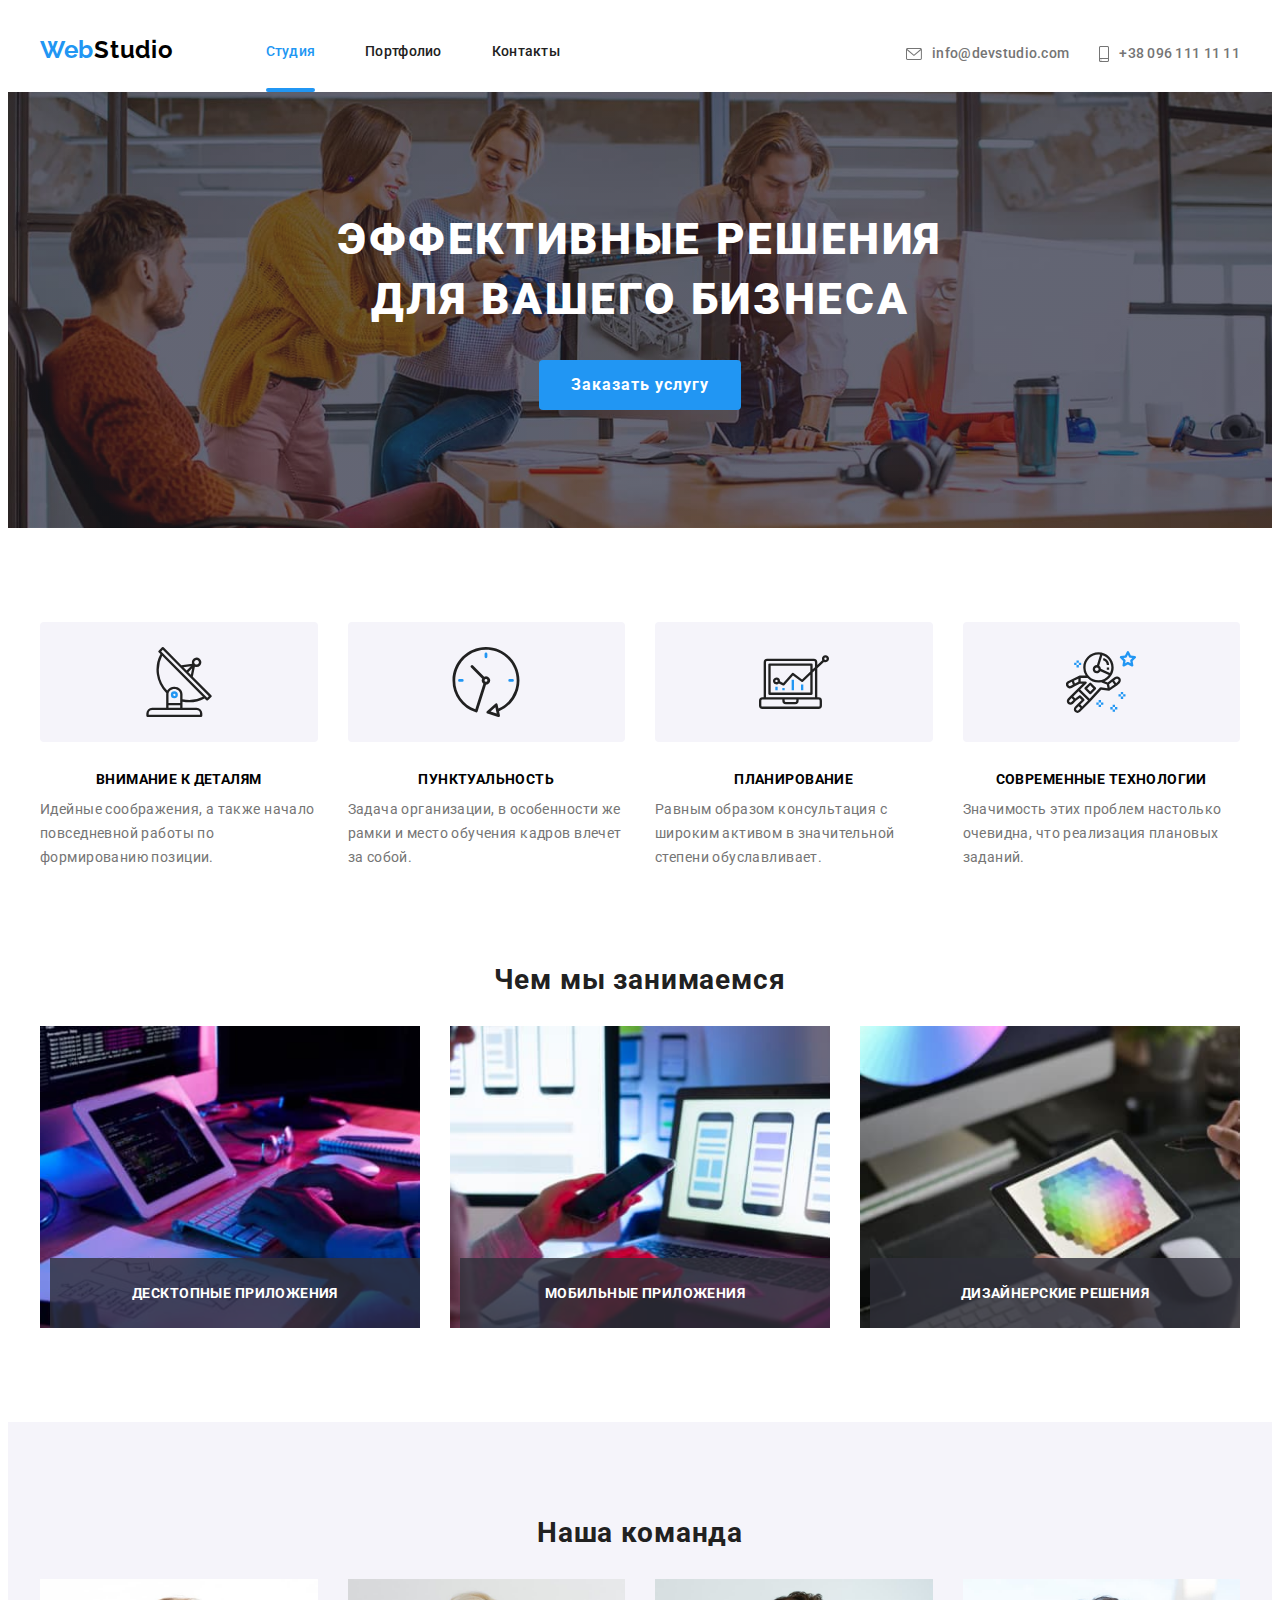
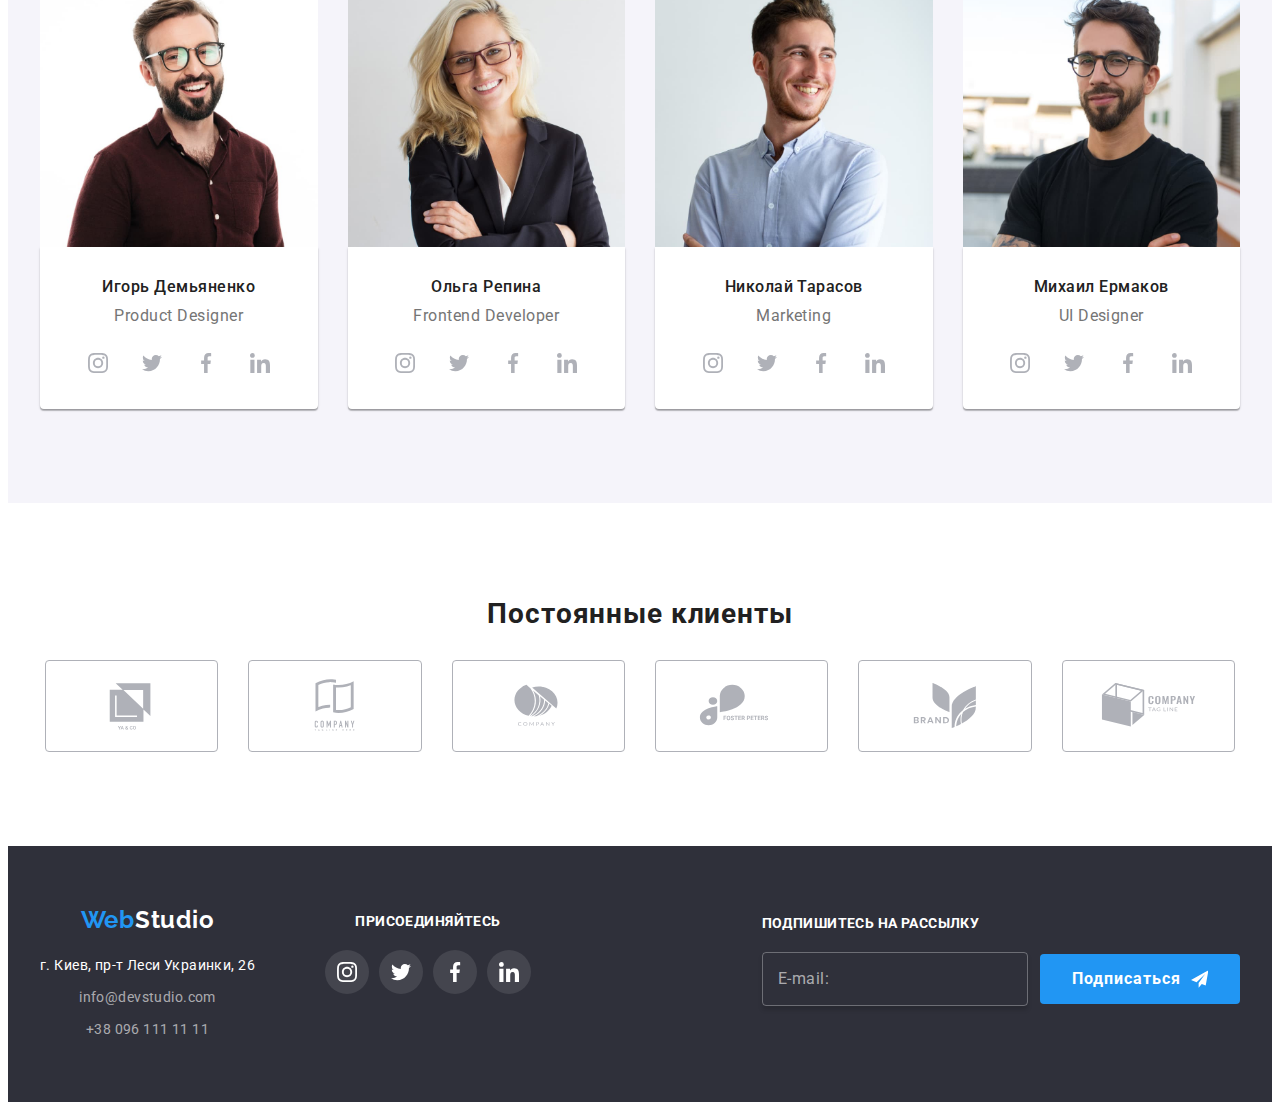
==== commit 4bebfc85: "finish" ====
--- a/index.html
+++ b/index.html
@@ -424,58 +424,61 @@
       </div>
     </section>
   </main>
+
   <footer class="footer">
     <div class="container footer-wrap">
-      <div>
-        <a class="link logo footer__logo logo--light" href="./index.html">
-          <p lang="en"><span class="logo__first-word">Web</span>Studio</p>
-        </a>
-        <address class="address">
-          <ul class="list address__list">
-            <li class="address__item">
-              <a class="link address__link address__link--white " href="">г. Киев, пр-т Леси Украинки, 26 </a>
+      <div class="footer-wrap__top-part">
+        <div class="footer-wrap__logo-address">
+          <a class="link logo footer__logo logo--light" href="./index.html">
+            <p lang="en"><span class="logo__first-word">Web</span>Studio</p>
+          </a>
+          <address class="address">
+            <ul class="list address__list">
+              <li class="address__item">
+                <a class="link address__link address__link--white " href="">г. Киев, пр-т Леси Украинки, 26 </a>
+              </li>
+              <li class="address__item">
+                <a class="link address__link" href="mailto:info@devstudio.com">info@devstudio.com</a>
+              </li>
+              <li class="address__item">
+                <a class="link address__link" href="tel:+380961111111">+38 096 111 11 11</a>
+              </li>
+            </ul>
+          </address>
+        </div>
+        <div class="join">
+          <p class="join__text">Присоединяйтесь</p>
+          <ul class="list join__list-social">
+            <li class="join__social-item">
+              <a class="link join__social-link" href="">
+                <svg class="join__social-icon" width="20" height="20">
+                  <use href="./images/icons.svg#icon-instagram"></use>
+                </svg>
+              </a>
             </li>
-            <li class="address__item">
-              <a class="link address__link" href="mailto:info@devstudio.com">info@devstudio.com</a>
+            <li class="join__social-item">
+              <a class="link join__social-link" href="">
+                <svg class="join__social-icon" width="20" height="20">
+                  <use href="./images/icons.svg#icon-twitter"></use>
+                </svg>
+              </a>
             </li>
-            <li class="address__item">
-              <a class="link address__link" href="tel:+380961111111">+38 096 111 11 11</a>
+            <li class="join__social-item">
+              <a class="link join__social-link" href="">
+                <svg class="join__social-icon" width="20" height="20">
+                  <use href="./images/icons.svg#icon-facebook"></use>
+                </svg>
+              </a>
+            </li>
+            <li class="join__social-item">
+              <a class="link join__social-link" href="">
+                <svg class="join__social-icon" width="20" height="20">
+                  <use href="./images/icons.svg#icon-linkedin"></use>
+                </svg>
+              </a>
             </li>
           </ul>
-        </address>
-      </div>
-      <div class="join">
-        <p class="join__text">Присоединяйтесь</p>
-        <ul class="list join__list-social">
-          <li class="join__social-item">
-            <a class="link join__social-link" href="">
-              <svg class="join__social-icon" width="20" height="20">
-                <use href="./images/icons.svg#icon-instagram"></use>
-              </svg>
-            </a>
-          </li>
-          <li class="join__social-item">
-            <a class="link join__social-link" href="">
-              <svg class="join__social-icon" width="20" height="20">
-                <use href="./images/icons.svg#icon-twitter"></use>
-              </svg>
-            </a>
-          </li>
-          <li class="join__social-item">
-            <a class="link join__social-link" href="">
-              <svg class="join__social-icon" width="20" height="20">
-                <use href="./images/icons.svg#icon-facebook"></use>
-              </svg>
-            </a>
-          </li>
-          <li class="join__social-item">
-            <a class="link join__social-link" href="">
-              <svg class="join__social-icon" width="20" height="20">
-                <use href="./images/icons.svg#icon-linkedin"></use>
-              </svg>
-            </a>
-          </li>
-        </ul>
+        </div>
       </div>
       <div class="abonnement">
         <p class="abonnement__text">Подпишитесь на рассылку</p>
--- a/css/main.min.css
+++ b/css/main.min.css
@@ -1 +1 @@
-:root{--logo-font-family: "Raleway", sans-serif;--primary-font-family: "Roboto", sans-serif;--back-color: #2f303a;--secondary-bg-color: #f5f4fa;--accent-color: #2196f3;--hover-btn-color: #188ce8;--primary-text-color: #212121;--secondary-text-color: #757575;--white-color: #ffffff;--black-color: #000000;--border-color: #eeeeee;--input-border-color: rgba(255, 255, 255, 0.3);--line-color: #ececec;--border-color-icon: #afb1b8;--light-transparent-color: #ffffff99}h1,h2,h3,h4,p{margin-top:0;margin-bottom:0}ul,ol{margin-top:0;margin-bottom:0;padding-left:0}img{display:block;margin:0;padding:0;width:100%}.list{list-style:none;padding:0;margin:0}.link{text-decoration:none;color:currentColor}.section{padding-top:60px;padding-bottom:60px}@media screen and (min-width: 1200px){.section{padding-top:94px;padding-bottom:94px}}.container{width:100%;padding-left:15px;padding-right:15px;margin-left:auto;margin-right:auto}@media screen and (max-width: 767px){.container{max-width:480px}}@media screen and (min-width: 768px)and (max-width: 1199px){.container{width:768px}}@media screen and (min-width: 1200px){.container{width:1200px}}.head__container{display:-webkit-box;display:-ms-flexbox;display:flex;-webkit-box-align:center;-ms-flex-align:center;align-items:center;-webkit-box-pack:justify;-ms-flex-pack:justify;justify-content:space-between}@media screen and (max-width: 767px){.head__container{display:none}}body{font-family:var(--primary-font-family),sans-serif;color:var(--secondary-text-color);position:relative}.title{font-size:28px;font-weight:700;line-height:1.18;text-align:center;letter-spacing:.03em;color:var(--primary-text-color);margin-bottom:30px}.backdrop{position:fixed;top:0;left:0;width:100%;height:100%;overflow-y:scroll;background-color:rgba(0,0,0,.2);opacity:1;-webkit-transition:opacity 250ms cubic-bezier(0.4, 0, 0.2, 1),visibility 250ms cubic-bezier(0.4, 0, 0.2, 1);transition:opacity 250ms cubic-bezier(0.4, 0, 0.2, 1),visibility 250ms cubic-bezier(0.4, 0, 0.2, 1)}.backdrop.is-hidden{visibility:hidden;opacity:0;pointer-events:none}.modal{position:absolute;left:50%;top:50%;-webkit-transform:translate(-50%, -50%) scale(1);transform:translate(-50%, -50%) scale(1);opacity:1;-webkit-transition:opasity 250ms cubic-bezier(0.4, 0, 0.2, 1),-webkit-transform 250ms cubic-bezier(0.4, 0, 0.2, 1);transition:opasity 250ms cubic-bezier(0.4, 0, 0.2, 1),-webkit-transform 250ms cubic-bezier(0.4, 0, 0.2, 1);transition:transform 250ms cubic-bezier(0.4, 0, 0.2, 1),opasity 250ms cubic-bezier(0.4, 0, 0.2, 1);transition:transform 250ms cubic-bezier(0.4, 0, 0.2, 1),opasity 250ms cubic-bezier(0.4, 0, 0.2, 1),-webkit-transform 250ms cubic-bezier(0.4, 0, 0.2, 1);width:90%;border-radius:4px;padding:40px;font-family:var(--primary-font-family);background-color:var(--white-color);-webkit-box-shadow:0px 2px 1px rgba(0,0,0,.2),0px 1px 1px rgba(0,0,0,.14);box-shadow:0px 2px 1px rgba(0,0,0,.2),0px 1px 1px rgba(0,0,0,.14)}@media screen and (min-width: 480px){.modal{width:460px}}.backdrop.is-hidden .modal{-webkit-transform:translate(-50%, -50%) scale(0.8);transform:translate(-50%, -50%) scale(0.8);opacity:0}.modal__title{margin-bottom:12px;font-size:20px;font-weight:700;line-height:1.5;text-align:center;letter-spacing:.03em;color:var(--primary-text-color)}.modal__close{position:absolute;top:8px;right:8px;width:30px;height:30px;display:-webkit-box;display:-ms-flexbox;display:flex;-webkit-box-pack:center;-ms-flex-pack:center;justify-content:center;-webkit-box-align:center;-ms-flex-align:center;align-items:center;border-radius:50%;border:1px solid rgba(0,0,0,.1);cursor:pointer;background-color:var(--white-color);-webkit-transform:scale(1);transform:scale(1);-webkit-transition:color 200ms linear,-webkit-transform 100ms linear;transition:color 200ms linear,-webkit-transform 100ms linear;transition:transform 100ms linear,color 200ms linear;transition:transform 100ms linear,color 200ms linear,-webkit-transform 100ms linear}.modal__close:hover,.modal__close:focus{-webkit-transform:scale(1.1);transform:scale(1.1);color:var(--accent-color)}.form__field{position:relative;margin-bottom:10px}.form__field .form-label{font-size:12px;font-weight:400;line-height:1.17;letter-spacing:.01em;color:var(--secondary-text-color);margin-bottom:4px}.form-input{width:100%;height:40px;border:1px solid rgba(33,33,33,.2);border-radius:4px;-webkit-box-sizing:border-box;box-sizing:border-box;padding-left:34px;outline:none;-webkit-transition:250ms border-color cubic-bezier(0.4, 0, 0.2, 1);transition:250ms border-color cubic-bezier(0.4, 0, 0.2, 1)}.form__field:focus-within .form-input{border-color:var(--accent-color)}.form-icon{position:absolute;left:12px;bottom:11px;fill:#212121;-webkit-transition:fill 250ms cubic-bezier(0.4, 0, 0.2, 1);transition:fill 250ms cubic-bezier(0.4, 0, 0.2, 1)}.form__field:focus-within>.form-icon{fill:var(--accent-color)}.field-textarea{margin-bottom:20px}.form-textarea{resize:none;width:100%;height:120px;border:1px solid rgba(33,33,33,.2);border-radius:4px;padding:12px 16px;outline:none;-webkit-transition:250ms border-color cubic-bezier(0.4, 0, 0.2, 1);transition:250ms border-color cubic-bezier(0.4, 0, 0.2, 1)}.form-textarea::-webkit-input-placeholder{font-size:14px;font-weight:400;line-height:1.14;letter-spacing:.01em;color:rgba(117,117,117,.5)}.form-textarea::-moz-placeholder{font-size:14px;font-weight:400;line-height:1.14;letter-spacing:.01em;color:rgba(117,117,117,.5)}.form-textarea:-ms-input-placeholder{font-size:14px;font-weight:400;line-height:1.14;letter-spacing:.01em;color:rgba(117,117,117,.5)}.form-textarea::-ms-input-placeholder{font-size:14px;font-weight:400;line-height:1.14;letter-spacing:.01em;color:rgba(117,117,117,.5)}.form-textarea::placeholder{font-size:14px;font-weight:400;line-height:1.14;letter-spacing:.01em;color:rgba(117,117,117,.5)}.form__field:focus-within>.form-textarea{border-color:var(--accent-color)}.checkbox-label{position:relative;font-size:12px;font-weight:400;line-height:1.17;letter-spacing:.03em}.checkbox-label::before{content:"";position:absolute;top:50%;left:-24px;-webkit-transform:translateY(-50%);transform:translateY(-50%);display:inline-block;-webkit-box-sizing:border-box;box-sizing:border-box;width:16px;height:15px;margin-right:8px;border:2px solid var(--black-color);border-radius:2px;background-position:center;-webkit-transition:background-color 250ms cubic-bezier(0.4, 0, 0.2, 1),background-image 250ms cubic-bezier(0.4, 0, 0.2, 1),border-color 250ms cubic-bezier(0.4, 0, 0.2, 1);transition:background-color 250ms cubic-bezier(0.4, 0, 0.2, 1),background-image 250ms cubic-bezier(0.4, 0, 0.2, 1),border-color 250ms cubic-bezier(0.4, 0, 0.2, 1)}.link-checkbox{color:var(--accent-color);-webkit-transition:color 250ms linear,font-weight 250ms linear;transition:color 250ms linear,font-weight 250ms linear}.link-checkbox:hover,.link-checkbox:focus{color:var(--hover-btn-color);font-weight:500}.form__check{width:100%;padding-left:34px;margin-bottom:30px}.form__check .checkbox{position:absolute;width:1px;height:1px;margin:-1px;border:0;padding:0;clip:rect(0 0 0 0);overflow:hidden}.checkbox:checked+.checkbox-label::before{background:var(--accent-color) url(../images/check.svg);border-color:var(--accent-color)}.logo{font-family:var(--logo-font-family);font-style:normal;font-size:24px;font-weight:700;line-height:1.17;letter-spacing:.03em;-webkit-transition:color 250ms cubic-bezier(0.4, 0, 0.2, 1);transition:color 250ms cubic-bezier(0.4, 0, 0.2, 1)}.logo__first-word{color:var(--accent-color)}.logo:hover,.logo:focus{color:var(--accent-color)}.head__logo{margin-right:92px}.logo--dark{color:var(--black-color)}.footer__logo{display:inline-block;margin-bottom:20px}.logo--light{color:var(--white-color)}.head-mob__logo{font-size:24px;font-weight:700;line-height:1.17}.abonnement__text{font-size:14px;font-weight:700;line-height:1.14;letter-spacing:.03em;text-transform:uppercase;color:var(--white-color);margin-bottom:20px}.abonnement__label{margin-right:2px;font-family:var(--primary-font-family);font-style:normal;font-size:16px;font-weight:400;line-height:1.25;letter-spacing:.03em;color:rgba(255,255,255,.6)}.abonnement__input-wrapper{display:-webkit-box;display:-ms-flexbox;display:flex;-webkit-box-pack:justify;-ms-flex-pack:justify;justify-content:space-between;-webkit-box-align:center;-ms-flex-align:center;align-items:center;max-width:450px;border:1px solid var(--input-border-color);border-radius:4px;-webkit-box-shadow:0px 4px 4px rgba(0,0,0,.15);box-shadow:0px 4px 4px rgba(0,0,0,.15);padding-left:15px;padding-right:15px;margin-bottom:20px;margin-left:auto;margin-right:auto;-webkit-transition:border-color 250ms cubic-bezier(0.4, 0, 0.2, 1);transition:border-color 250ms cubic-bezier(0.4, 0, 0.2, 1)}.abonnement__input-wrapper:focus-within{border-color:var(--accent-color)}.abonnement__input{-webkit-box-flex:1;-ms-flex-positive:1;flex-grow:1;height:50px;max-width:387px;border:none;background-color:rgba(0,0,0,0);color:var(--white-color);outline:none}.btn{font-family:inherit;font-size:16px;font-weight:700;line-height:1.88;font-style:normal;letter-spacing:.06em;text-align:center;color:var(--white-color);background-color:var(--accent-color);cursor:pointer;padding:10px 32px;border-radius:4px;border:0px;-webkit-transition:background-color 250ms cubic-bezier(0.4, 0, 0.2, 1);transition:background-color 250ms cubic-bezier(0.4, 0, 0.2, 1)}.btn:hover,.btn:focus{background-color:var(--hover-btn-color)}.abonnement__btn{display:-webkit-inline-box;display:-ms-inline-flexbox;display:inline-flex;-webkit-box-align:center;-ms-flex-align:center;align-items:center;max-width:200px;-webkit-transition:background-color 250ms cubic-bezier(0.4, 0, 0.2, 1);transition:background-color 250ms cubic-bezier(0.4, 0, 0.2, 1)}.btn__icon-send{margin-left:10px}.modal__btn{display:block;margin-left:auto;margin-right:auto;padding-left:56px;padding-right:56px}.hidden{position:absolute;width:1px;height:1px;margin:-1px;padding:0;overflow:hidden;border:0;clip:rect(0 0 0 0)}.head-mob{padding-top:16px;padding-bottom:16px;position:relative;width:100%;margin-left:auto;margin-right:auto}@media screen and (max-width: 767px){.head-mob{max-width:480px}}@media screen and (min-width: 768px){.head-mob{display:none}}.logo-btn-wrapper{display:-webkit-box;display:-ms-flexbox;display:flex;-webkit-box-align:center;-ms-flex-align:center;align-items:center;-webkit-box-pack:justify;-ms-flex-pack:justify;justify-content:space-between;padding-left:15px;padding-right:15px}.menu-nav{position:fixed;z-index:100;top:0;left:0;display:-webkit-box;display:-ms-flexbox;display:flex;-webkit-box-orient:vertical;-webkit-box-direction:normal;-ms-flex-direction:column;flex-direction:column;-webkit-box-pack:justify;-ms-flex-pack:justify;justify-content:space-between;width:100vw;height:100%;overflow:hidden;background-color:var(--white-color);padding:10px 10px 48px 25px}.menu-nav.is-hidden{visibility:hidden;opacity:0;pointer-events:none}.menu-nav__item{font-size:40px;font-weight:500;line-height:1.18;letter-spacing:.02em;color:var(--primary-text-color)}.menu-nav__item:not(:last-child){margin-bottom:32px}.menu-nav__item .current{color:var(--accent-color)}.menu-nav__link:hover,.menu-nav__link:focus{color:var(--accent-color)}@media screen and (max-width: 767px){.contacts__tel{display:block;margin-bottom:32px;font-size:34px;font-weight:500;line-height:1.18;letter-spacing:.02em;color:var(--accent-color)}}@media screen and (max-width: 767px){.contacts__mail{font-size:24px;font-weight:500;line-height:1.17;letter-spacing:.02em;display:block;margin-bottom:64px}}.menu-nav__soc{color:var(--accent-color);font-size:18px;font-weight:500;line-height:1.22;letter-spacing:.02em}.menu-soc-list__item{display:inline;padding-right:10px}.menu-soc-list__item:not(:last-child){border-right:1px solid var(--secondary-text-color);margin-right:10px}.head-mob__btn{background-color:rgba(0,0,0,0);border:none}.head-mob__btn:hover,.head-mob__btn:focus{fill:var(--accent-color)}.menu-close{display:block;margin-left:auto}.head__list{display:-webkit-box;display:-ms-flexbox;display:flex;-webkit-box-align:start;-ms-flex-align:start;align-items:flex-start;padding-top:8px;color:var(--primary-text-color)}.head__nav{display:-webkit-box;display:-ms-flexbox;display:flex;-webkit-box-pack:justify;-ms-flex-pack:justify;justify-content:space-between;-webkit-box-align:center;-ms-flex-align:center;align-items:center}.head__list,.head__contacts{font-style:normal;font-size:14px;font-weight:500;line-height:1.14;letter-spacing:.02em}.head__link{-webkit-transition:color 250ms cubic-bezier(0.4, 0, 0.2, 1);transition:color 250ms cubic-bezier(0.4, 0, 0.2, 1)}.head__link:hover,.head__link:focus{color:var(--accent-color)}.head__item{padding-top:28px}.head__item:not(:last-child){margin-right:50px}.head__list .link.current{color:var(--accent-color)}@media screen and (min-width: 768px){.link.current::after{content:"";width:100%;height:4px;display:block;background-color:var(--accent-color);border-radius:2px;margin-top:28px}}@media screen and (min-width: 768px)and (max-width: 1199px){.contacts{margin-left:auto;display:block}.contacts__mail{margin-bottom:10px;display:block}}@media screen and (min-width: 1200px){.contacts{margin-left:auto;display:-webkit-box;display:-ms-flexbox;display:flex;-webkit-box-align:center;-ms-flex-align:center;align-items:center;padding-top:8px}.contacts__mail{margin-right:30px}.contacts__mail,.contacts__tel{display:-webkit-box;display:-ms-flexbox;display:flex;color:var(--secondary-text-color);-webkit-box-align:center;-ms-flex-align:center;align-items:center}}.contacts__envelope,.contacts__smartphone{margin-right:10px;fill:currentColor}.indent{display:block}.hero{background-color:var(--back-color);padding-top:118px;padding-bottom:118px;text-align:center;background-image:-webkit-gradient(linear, left top, left bottom, from(rgba(47, 48, 58, 0.4)), to(rgba(47, 48, 58, 0.4))),url("../images/Img-background-mob.jpg");background-image:linear-gradient(rgba(47, 48, 58, 0.4), rgba(47, 48, 58, 0.4)),url("../images/Img-background-mob.jpg");background-repeat:no-repeat;background-position:center;background-size:cover;margin-left:auto;margin-right:auto}@media screen and (min-device-pixel-ratio: 2),(-webkit-min-device-pixel-ratio: 2),(min-resolution: 192dpi),(min-resolution: 2dppx){.hero{background-image:-webkit-gradient(linear, left top, left bottom, from(rgba(47, 48, 58, 0.4)), to(rgba(47, 48, 58, 0.4))),url("../images/Img-background-mob-2x.jpg");background-image:linear-gradient(rgba(47, 48, 58, 0.4), rgba(47, 48, 58, 0.4)),url("../images/Img-background-mob-2x.jpg")}}@media screen and (min-width: 768px)and (max-width: 1199px){.hero{background-image:-webkit-gradient(linear, left top, left bottom, from(rgba(47, 48, 58, 0.4)), to(rgba(47, 48, 58, 0.4))),url("../images/Img-background-tab.jpg");background-image:linear-gradient(rgba(47, 48, 58, 0.4), rgba(47, 48, 58, 0.4)),url("../images/Img-background-tab.jpg")}}@media screen and (min-width: 768px)and (max-width: 1199px)and (min-device-pixel-ratio: 2),screen and (min-width: 768px)and (max-width: 1199px)and (-webkit-min-device-pixel-ratio: 2),screen and (min-width: 768px)and (max-width: 1199px)and (min-resolution: 192dpi),screen and (min-width: 768px)and (max-width: 1199px)and (min-resolution: 2dppx){.hero{background-image:-webkit-gradient(linear, left top, left bottom, from(rgba(47, 48, 58, 0.4)), to(rgba(47, 48, 58, 0.4))),url("../images/Img-background-tab-2x.jpg");background-image:linear-gradient(rgba(47, 48, 58, 0.4), rgba(47, 48, 58, 0.4)),url("../images/Img-background-tab-2x.jpg")}}@media screen and (min-width: 1200px){.hero{background-image:-webkit-gradient(linear, left top, left bottom, from(rgba(47, 48, 58, 0.4)), to(rgba(47, 48, 58, 0.4))),url("../images/Img-background.jpg");background-image:linear-gradient(rgba(47, 48, 58, 0.4), rgba(47, 48, 58, 0.4)),url("../images/Img-background.jpg")}}@media screen and (min-width: 1200px)and (min-device-pixel-ratio: 2),screen and (min-width: 1200px)and (-webkit-min-device-pixel-ratio: 2),screen and (min-width: 1200px)and (min-resolution: 192dpi),screen and (min-width: 1200px)and (min-resolution: 2dppx){.hero{background-image:-webkit-gradient(linear, left top, left bottom, from(rgba(47, 48, 58, 0.4)), to(rgba(47, 48, 58, 0.4))),url("../images/Img-background-2x.jpg");background-image:linear-gradient(rgba(47, 48, 58, 0.4), rgba(47, 48, 58, 0.4)),url("../images/Img-background-2x.jpg")}}.hero__title{font-size:26px;font-weight:900;line-height:1.62;letter-spacing:.06em;text-transform:uppercase;color:var(--white-color);margin-bottom:30px}@media screen and (min-width: 1200px){.hero__title{font-size:44px;font-weight:900;line-height:1.36}}.features__item{margin-bottom:30px}@media screen and (min-width: 768px)and (max-width: 1199px){.features__item{margin-left:30px;margin-top:30px;-ms-flex-preferred-size:calc((100% - 60px)/2);flex-basis:calc((100% - 60px)/2)}}@media screen and (min-width: 1199px){.features__item{margin-left:30px;margin-top:30px;-ms-flex-preferred-size:calc((100% - 120px)/4);flex-basis:calc((100% - 120px)/4)}}.features__list{margin-bottom:-30px}@media screen and (min-width: 768px){.features__list{display:-webkit-box;display:-ms-flexbox;display:flex;margin-left:-30px;margin-top:-30px;-ms-flex-wrap:wrap;flex-wrap:wrap}}.features__icon-wrap{display:-webkit-box;display:-ms-flexbox;display:flex;-webkit-box-pack:center;-ms-flex-pack:center;justify-content:center;-webkit-box-align:center;-ms-flex-align:center;align-items:center;max-width:100%;height:120px;background-color:var(--secondary-bg-color);border-radius:4px;margin-bottom:30px}.features__name{font-size:14px;font-weight:700;line-height:1.14;letter-spacing:.03em;text-align:center;color:var(--black-color);margin-bottom:10px;text-transform:uppercase}.features__text{font-size:14px;font-weight:400;line-height:1.71;letter-spacing:.03em}.subject{padding-top:0px}@media screen and (max-width: 1199px){.subject{display:none}}.subject__list{display:-webkit-box;display:-ms-flexbox;display:flex;margin-left:-30px;margin-top:-30px;-ms-flex-wrap:wrap;flex-wrap:wrap}.subject__item{position:relative;margin-left:30px;margin-top:30px;-ms-flex-preferred-size:calc((100% - 90px)/3);flex-basis:calc((100% - 90px)/3)}.subject__text-wrap{position:absolute;width:370px;height:70px;bottom:0;right:0;background-color:rgba(47,48,58,.8);text-align:center}.subject__text{padding-top:27px;padding-bottom:27px;font-family:var(--primary-font-family);font-size:14px;font-weight:700;line-height:1.15;letter-spacing:.03em;text-transform:uppercase;color:var(--white-color)}.team{background-color:var(--secondary-bg-color)}@media screen and (max-width: 767px){.team__list{margin-bottom:-30px}}@media screen and (min-width: 768px){.team__list{display:-webkit-box;display:-ms-flexbox;display:flex;margin-left:-30px;margin-top:-30px;-ms-flex-wrap:wrap;flex-wrap:wrap}}@media screen and (max-width: 767px){.team__item{width:100%;margin-bottom:30px}}@media screen and (min-width: 768px)and (max-width: 1199px){.team__item{margin-left:30px;margin-top:30px;-ms-flex-preferred-size:calc((100% - 60px)/2);flex-basis:calc((100% - 60px)/2)}}@media screen and (min-width: 1200px){.team__item{margin-left:30px;margin-top:30px;-ms-flex-preferred-size:calc((100% - 120px)/4);flex-basis:calc((100% - 120px)/4)}}.team__photo{width:100%}.team__label{background-color:var(--white-color);background-size:cover;-webkit-box-shadow:0px 1px 3px rgba(0,0,0,.12),0px 1px 1px rgba(0,0,0,.14),0px 2px 1px rgba(0,0,0,.2);box-shadow:0px 1px 3px rgba(0,0,0,.12),0px 1px 1px rgba(0,0,0,.14),0px 2px 1px rgba(0,0,0,.2);border-radius:0px 0px 4px 4px;padding-top:30px;padding-bottom:24px;margin-left:auto;margin-right:auto;width:100%}.team__name{font-weight:500;color:var(--primary-text-color);margin-bottom:10px}.team__position,.team__name{font-size:16px;line-height:1.19;text-align:center;letter-spacing:.03em}.social{display:-webkit-box;display:-ms-flexbox;display:flex;-webkit-box-pack:center;-ms-flex-pack:center;justify-content:center;-webkit-box-align:center;-ms-flex-align:center;align-items:center;margin-top:16px}.social__link{display:-webkit-box;display:-ms-flexbox;display:flex;-webkit-box-pack:center;-ms-flex-pack:center;justify-content:center;-webkit-box-align:center;-ms-flex-align:center;align-items:center;width:44px;height:44px;border:0;border-radius:50%;color:var(--border-color-icon);-webkit-transition:background-color 250ms cubic-bezier(0.4, 0, 0.2, 1);transition:background-color 250ms cubic-bezier(0.4, 0, 0.2, 1)}.social__link:hover,.social__link:focus{background-color:var(--accent-color)}.social__item:not(:last-child){margin-right:10px}.social__icon{fill:currentColor;-webkit-transition:color 250ms cubic-bezier(0.4, 0, 0.2, 1);transition:color 250ms cubic-bezier(0.4, 0, 0.2, 1)}.social__link:hover .social__icon,.social__link:focus .social__icon{color:var(--white-color)}.clients__list{display:-webkit-box;display:-ms-flexbox;display:flex;margin-left:-30px;margin-top:-30px;-ms-flex-wrap:wrap;flex-wrap:wrap;-webkit-box-pack:center;-ms-flex-pack:center;justify-content:center}.clients__item{margin-left:30px;margin-top:30px}@media screen and (max-width: 767px){.clients__item{-ms-flex-preferred-size:calc((100% - 60px)/2);flex-basis:calc((100% - 60px)/2)}}@media screen and (min-width: 768px)and (max-width: 1199px){.clients__item{-ms-flex-preferred-size:calc((100% - 90px)/3);flex-basis:calc((100% - 90px)/3)}}@media screen and (min-width: 1200px){.clients__item{-ms-flex-preferred-size:calc((100% - 189px)/6);flex-basis:calc((100% - 189px)/6)}}.clients__link{display:-webkit-box;display:-ms-flexbox;display:flex;-webkit-box-pack:center;-ms-flex-pack:center;justify-content:center;-webkit-box-align:center;-ms-flex-align:center;align-items:center;max-width:210px;height:92px;border:1px solid var(--border-color-icon);-webkit-box-sizing:border-box;box-sizing:border-box;border-radius:4px;color:var(--border-color-icon);-webkit-transition:color 250ms cubic-bezier(0.4, 0, 0.2, 1),border-color 250ms cubic-bezier(0.4, 0, 0.2, 1);transition:color 250ms cubic-bezier(0.4, 0, 0.2, 1),border-color 250ms cubic-bezier(0.4, 0, 0.2, 1)}.clients__link:hover{color:var(--accent-color);border-color:var(--accent-color)}.clients__icon{fill:currentColor}.footer{background-color:var(--back-color);padding-top:60px;padding-bottom:60px;text-align:center}.address{margin-bottom:60px}.address__list{font-style:normal;font-size:14px;font-weight:400;line-height:1.71;letter-spacing:.03em}.address__item:not(:last-child){margin-bottom:8px}.address__link{color:var(--light-transparent-color);-webkit-transition:color 250ms cubic-bezier(0.4, 0, 0.2, 1);transition:color 250ms cubic-bezier(0.4, 0, 0.2, 1)}.address__link:hover,.address__link:focus{color:var(--accent-color)}.address__link--white{color:var(--white-color)}.join{margin-bottom:60px}.join__list-social{display:-webkit-box;display:-ms-flexbox;display:flex;-webkit-box-pack:center;-ms-flex-pack:center;justify-content:center;-webkit-box-align:center;-ms-flex-align:center;align-items:center;margin-top:20px}.join__text{font-size:14px;font-weight:700;line-height:1.14;letter-spacing:.03em;text-transform:uppercase;color:var(--white-color)}.join__social-item:not(:last-child){margin-right:10px}.join__social-link{display:-webkit-box;display:-ms-flexbox;display:flex;-webkit-box-pack:center;-ms-flex-pack:center;justify-content:center;-webkit-box-align:center;-ms-flex-align:center;align-items:center;width:44px;height:44px;border:0;border-radius:50%;background-color:rgba(255,255,255,.1);color:var(--white-color);-webkit-transition:background-color 250ms cubic-bezier(0.4, 0, 0.2, 1);transition:background-color 250ms cubic-bezier(0.4, 0, 0.2, 1)}.join__social-link:hover,.join__social-link:focus{background-color:var(--accent-color)}.join__social-icon{fill:currentColor;-webkit-transition:color 250ms cubic-bezier(0.4, 0, 0.2, 1);transition:color 250ms cubic-bezier(0.4, 0, 0.2, 1)}.join__social-link:hover .join__social-icon,.join__social-link:focus .join__social-icon{color:var(--white-color)}.list-selection{display:-webkit-box;display:-ms-flexbox;display:flex;margin-left:-8px;margin-top:-15px;-ms-flex-wrap:wrap;flex-wrap:wrap;margin-bottom:40px}.list-selection__item{margin-right:8px;margin-bottom:15px}.list-selection__btn{font-family:var(--primary-font-family);font-style:normal;font-size:16px;font-weight:500;line-height:1.63;text-align:center;letter-spacing:.03em;background-color:var(--secondary-bg-color);cursor:pointer;color:var(--primary-text-color);border:0;border-radius:4px;padding:6px 22px;-webkit-transition:color 250ms cubic-bezier(0.4, 0, 0.2, 1),background-color 250ms cubic-bezier(0.4, 0, 0.2, 1),-webkit-box-shadow 250ms cubic-bezier(0.4, 0, 0.2, 1);transition:color 250ms cubic-bezier(0.4, 0, 0.2, 1),background-color 250ms cubic-bezier(0.4, 0, 0.2, 1),-webkit-box-shadow 250ms cubic-bezier(0.4, 0, 0.2, 1);transition:color 250ms cubic-bezier(0.4, 0, 0.2, 1),background-color 250ms cubic-bezier(0.4, 0, 0.2, 1),box-shadow 250ms cubic-bezier(0.4, 0, 0.2, 1);transition:color 250ms cubic-bezier(0.4, 0, 0.2, 1),background-color 250ms cubic-bezier(0.4, 0, 0.2, 1),box-shadow 250ms cubic-bezier(0.4, 0, 0.2, 1),-webkit-box-shadow 250ms cubic-bezier(0.4, 0, 0.2, 1)}.list-selection__btn:hover,.list-selection__btn:focus{background-color:var(--accent-color);color:var(--white-color);-webkit-box-shadow:0px 3px 1px rgba(0,0,0,.1),0px 1px 2px rgba(0,0,0,.08),0px 2px 2px rgba(0,0,0,.12);box-shadow:0px 3px 1px rgba(0,0,0,.1),0px 1px 2px rgba(0,0,0,.08),0px 2px 2px rgba(0,0,0,.12)}.product{margin-left:auto;margin-right:auto}.product:not(:last-child){margin-bottom:30px}.product__label{border:1px solid var(--border-color);border-top:0;background-color:var(--white-color);padding:20px 24px 20px 24px}.product__link{display:block;text-decoration:none;color:inherit;-webkit-transition:-webkit-box-shadow 250ms cubic-bezier(0.4, 0, 0.2, 1);transition:-webkit-box-shadow 250ms cubic-bezier(0.4, 0, 0.2, 1);transition:box-shadow 250ms cubic-bezier(0.4, 0, 0.2, 1);transition:box-shadow 250ms cubic-bezier(0.4, 0, 0.2, 1), -webkit-box-shadow 250ms cubic-bezier(0.4, 0, 0.2, 1)}.product__link:hover,.product__link:focus{-webkit-box-shadow:0px 1px 1px rgba(0,0,0,.12),0px 4px 4px rgba(0,0,0,.06),1px 4px 6px rgba(0,0,0,.16);box-shadow:0px 1px 1px rgba(0,0,0,.12),0px 4px 4px rgba(0,0,0,.06),1px 4px 6px rgba(0,0,0,.16)}.product__picture{position:relative;overflow:hidden;width:100%}.product__photo{margin-right:0;width:100%}.product__text{position:absolute;top:0;max-width:100%;height:100%;background-color:rgba(33,150,243,.9);font-family:"Roboto";font-size:18px;font-weight:400;line-height:1.56;letter-spacing:.03em;color:var(--white-color);overflow:scroll;padding-left:24px;padding-right:24px;padding-top:10%;padding-bottom:10%;-webkit-transform:translateY(101%);transform:translateY(101%);-webkit-transition:-webkit-transform 250ms cubic-bezier(0.4, 0, 0.2, 1);transition:-webkit-transform 250ms cubic-bezier(0.4, 0, 0.2, 1);transition:transform 250ms cubic-bezier(0.4, 0, 0.2, 1);transition:transform 250ms cubic-bezier(0.4, 0, 0.2, 1), -webkit-transform 250ms cubic-bezier(0.4, 0, 0.2, 1)}.product:hover .product__text,.product__link:focus .product__text{-webkit-transform:translateY(0%);transform:translateY(0%)}.product__name{font-size:18px;font-weight:700;line-height:2;letter-spacing:.06em;color:var(--primary-text-color);margin-bottom:4px}.product__type{font-size:16px;line-height:1.88;letter-spacing:.03em}/*# sourceMappingURL=main.min.css.map */+:root{--logo-font-family: "Raleway", sans-serif;--primary-font-family: "Roboto", sans-serif;--back-color: #2f303a;--secondary-bg-color: #f5f4fa;--accent-color: #2196f3;--hover-btn-color: #188ce8;--primary-text-color: #212121;--secondary-text-color: #757575;--white-color: #ffffff;--black-color: #000000;--border-color: #eeeeee;--input-border-color: rgba(255, 255, 255, 0.3);--line-color: #ececec;--border-color-icon: #afb1b8;--light-transparent-color: #ffffff99}h1,h2,h3,h4,p{margin-top:0;margin-bottom:0}ul,ol{margin-top:0;margin-bottom:0;padding-left:0}img{display:block;margin:0;padding:0;width:100%}.list{list-style:none;padding:0;margin:0}.link{text-decoration:none;color:currentColor}.section{padding-top:60px;padding-bottom:60px}@media screen and (min-width: 1200px){.section{padding-top:94px;padding-bottom:94px}}.container{width:100%;padding-left:15px;padding-right:15px;margin-left:auto;margin-right:auto}@media screen and (max-width: 767px){.container{max-width:480px}}@media screen and (min-width: 768px)and (max-width: 1199px){.container{width:768px}}@media screen and (min-width: 1200px){.container{width:1200px}}.head__container{display:-webkit-box;display:-ms-flexbox;display:flex;-webkit-box-align:center;-ms-flex-align:center;align-items:center;-webkit-box-pack:justify;-ms-flex-pack:justify;justify-content:space-between}@media screen and (max-width: 767px){.head__container{display:none}}body{font-family:var(--primary-font-family),sans-serif;color:var(--secondary-text-color);position:relative}.title{font-size:28px;font-weight:700;line-height:1.18;text-align:center;letter-spacing:.03em;color:var(--primary-text-color);margin-bottom:30px}.backdrop{position:fixed;top:0;left:0;width:100%;height:100%;overflow-y:scroll;background-color:rgba(0,0,0,.2);opacity:1;-webkit-transition:opacity 250ms cubic-bezier(0.4, 0, 0.2, 1),visibility 250ms cubic-bezier(0.4, 0, 0.2, 1);transition:opacity 250ms cubic-bezier(0.4, 0, 0.2, 1),visibility 250ms cubic-bezier(0.4, 0, 0.2, 1)}.backdrop.is-hidden{visibility:hidden;opacity:0;pointer-events:none}.modal{position:absolute;left:50%;top:50%;-webkit-transform:translate(-50%, -50%) scale(1);transform:translate(-50%, -50%) scale(1);opacity:1;-webkit-transition:opasity 250ms cubic-bezier(0.4, 0, 0.2, 1),-webkit-transform 250ms cubic-bezier(0.4, 0, 0.2, 1);transition:opasity 250ms cubic-bezier(0.4, 0, 0.2, 1),-webkit-transform 250ms cubic-bezier(0.4, 0, 0.2, 1);transition:transform 250ms cubic-bezier(0.4, 0, 0.2, 1),opasity 250ms cubic-bezier(0.4, 0, 0.2, 1);transition:transform 250ms cubic-bezier(0.4, 0, 0.2, 1),opasity 250ms cubic-bezier(0.4, 0, 0.2, 1),-webkit-transform 250ms cubic-bezier(0.4, 0, 0.2, 1);width:90%;border-radius:4px;padding:40px;font-family:var(--primary-font-family);background-color:var(--white-color);-webkit-box-shadow:0px 2px 1px rgba(0,0,0,.2),0px 1px 1px rgba(0,0,0,.14);box-shadow:0px 2px 1px rgba(0,0,0,.2),0px 1px 1px rgba(0,0,0,.14)}@media screen and (min-width: 480px){.modal{width:460px}}@media screen and (min-width: 1200px){.modal{width:528px}}.backdrop.is-hidden .modal{-webkit-transform:translate(-50%, -50%) scale(0.8);transform:translate(-50%, -50%) scale(0.8);opacity:0}.modal__title{margin-bottom:12px;font-size:20px;font-weight:700;line-height:1.5;text-align:center;letter-spacing:.03em;color:var(--primary-text-color)}.modal__close{position:absolute;top:8px;right:8px;width:30px;height:30px;display:-webkit-box;display:-ms-flexbox;display:flex;-webkit-box-pack:center;-ms-flex-pack:center;justify-content:center;-webkit-box-align:center;-ms-flex-align:center;align-items:center;border-radius:50%;border:1px solid rgba(0,0,0,.1);cursor:pointer;background-color:var(--white-color);-webkit-transform:scale(1);transform:scale(1);-webkit-transition:color 200ms linear,-webkit-transform 100ms linear;transition:color 200ms linear,-webkit-transform 100ms linear;transition:transform 100ms linear,color 200ms linear;transition:transform 100ms linear,color 200ms linear,-webkit-transform 100ms linear}.modal__close:hover,.modal__close:focus{-webkit-transform:scale(1.1);transform:scale(1.1);color:var(--accent-color)}.form__field{position:relative;margin-bottom:10px}.form__field .form-label{font-size:12px;font-weight:400;line-height:1.17;letter-spacing:.01em;color:var(--secondary-text-color);margin-bottom:4px}.form-input{width:100%;height:40px;border:1px solid rgba(33,33,33,.2);border-radius:4px;-webkit-box-sizing:border-box;box-sizing:border-box;padding-left:34px;outline:none;-webkit-transition:250ms border-color cubic-bezier(0.4, 0, 0.2, 1);transition:250ms border-color cubic-bezier(0.4, 0, 0.2, 1)}.form__field:focus-within .form-input{border-color:var(--accent-color)}.form-icon{position:absolute;left:12px;bottom:11px;fill:#212121;-webkit-transition:fill 250ms cubic-bezier(0.4, 0, 0.2, 1);transition:fill 250ms cubic-bezier(0.4, 0, 0.2, 1)}.form__field:focus-within>.form-icon{fill:var(--accent-color)}.field-textarea{margin-bottom:20px}.form-textarea{resize:none;width:100%;height:120px;border:1px solid rgba(33,33,33,.2);border-radius:4px;padding:12px 16px;outline:none;-webkit-transition:250ms border-color cubic-bezier(0.4, 0, 0.2, 1);transition:250ms border-color cubic-bezier(0.4, 0, 0.2, 1)}.form-textarea::-webkit-input-placeholder{font-size:14px;font-weight:400;line-height:1.14;letter-spacing:.01em;color:rgba(117,117,117,.5)}.form-textarea::-moz-placeholder{font-size:14px;font-weight:400;line-height:1.14;letter-spacing:.01em;color:rgba(117,117,117,.5)}.form-textarea:-ms-input-placeholder{font-size:14px;font-weight:400;line-height:1.14;letter-spacing:.01em;color:rgba(117,117,117,.5)}.form-textarea::-ms-input-placeholder{font-size:14px;font-weight:400;line-height:1.14;letter-spacing:.01em;color:rgba(117,117,117,.5)}.form-textarea::placeholder{font-size:14px;font-weight:400;line-height:1.14;letter-spacing:.01em;color:rgba(117,117,117,.5)}.form__field:focus-within>.form-textarea{border-color:var(--accent-color)}.checkbox-label{position:relative;font-size:12px;font-weight:400;line-height:1.17;letter-spacing:.03em}.checkbox-label::before{content:"";position:absolute;top:50%;left:-24px;-webkit-transform:translateY(-50%);transform:translateY(-50%);display:inline-block;-webkit-box-sizing:border-box;box-sizing:border-box;width:16px;height:15px;margin-right:8px;border:2px solid var(--black-color);border-radius:2px;background-position:center;-webkit-transition:background-color 250ms cubic-bezier(0.4, 0, 0.2, 1),background-image 250ms cubic-bezier(0.4, 0, 0.2, 1),border-color 250ms cubic-bezier(0.4, 0, 0.2, 1);transition:background-color 250ms cubic-bezier(0.4, 0, 0.2, 1),background-image 250ms cubic-bezier(0.4, 0, 0.2, 1),border-color 250ms cubic-bezier(0.4, 0, 0.2, 1)}.link-checkbox{color:var(--accent-color);-webkit-transition:color 250ms linear,font-weight 250ms linear;transition:color 250ms linear,font-weight 250ms linear}.link-checkbox:hover,.link-checkbox:focus{color:var(--hover-btn-color);font-weight:500}.form__check{width:100%;padding-left:34px;margin-bottom:30px}.form__check .checkbox{position:absolute;width:1px;height:1px;margin:-1px;border:0;padding:0;clip:rect(0 0 0 0);overflow:hidden}.checkbox:checked+.checkbox-label::before{background:var(--accent-color) url(../images/check.svg);border-color:var(--accent-color)}.logo{font-family:var(--logo-font-family);font-style:normal;font-size:24px;font-weight:700;line-height:1.17;letter-spacing:.03em;-webkit-transition:color 250ms cubic-bezier(0.4, 0, 0.2, 1);transition:color 250ms cubic-bezier(0.4, 0, 0.2, 1)}.logo__first-word{color:var(--accent-color)}.logo:hover,.logo:focus{color:var(--accent-color)}.head__logo{margin-right:92px}.logo--dark{color:var(--black-color)}.footer__logo{display:inline-block;margin-bottom:20px}.logo--light{color:var(--white-color)}.head-mob__logo{font-size:24px;font-weight:700;line-height:1.17}@media screen and (min-width: 1200px){.abonnement__form{display:-webkit-box;display:-ms-flexbox;display:flex;-webkit-box-align:center;-ms-flex-align:center;align-items:center}}.abonnement__text{font-size:14px;font-weight:700;line-height:1.14;letter-spacing:.03em;text-transform:uppercase;color:var(--white-color);margin-bottom:20px}@media screen and (min-width: 1200px){.abonnement__text{text-align:start;padding-top:8px}}.abonnement__label{margin-right:2px;font-family:var(--primary-font-family);font-style:normal;font-size:16px;font-weight:400;line-height:1.25;letter-spacing:.03em;color:rgba(255,255,255,.6)}.abonnement__input-wrapper{display:-webkit-box;display:-ms-flexbox;display:flex;-webkit-box-pack:justify;-ms-flex-pack:justify;justify-content:space-between;-webkit-box-align:center;-ms-flex-align:center;align-items:center;max-width:450px;border:1px solid var(--input-border-color);border-radius:4px;-webkit-box-shadow:0px 4px 4px rgba(0,0,0,.15);box-shadow:0px 4px 4px rgba(0,0,0,.15);padding-left:15px;padding-right:15px;margin-bottom:20px;margin-left:auto;margin-right:auto;-webkit-transition:border-color 250ms cubic-bezier(0.4, 0, 0.2, 1);transition:border-color 250ms cubic-bezier(0.4, 0, 0.2, 1)}.abonnement__input-wrapper:focus-within{border-color:var(--accent-color)}@media screen and (min-width: 1200px){.abonnement__input-wrapper{margin-bottom:0;margin-right:12px}}.abonnement__input{-webkit-box-flex:1;-ms-flex-positive:1;flex-grow:1;height:50px;max-width:387px;border:none;background-color:rgba(0,0,0,0);color:var(--white-color);outline:none}.btn{font-family:inherit;font-size:16px;font-weight:700;line-height:1.88;font-style:normal;letter-spacing:.06em;text-align:center;color:var(--white-color);background-color:var(--accent-color);cursor:pointer;padding:10px 32px;border-radius:4px;border:0px;-webkit-transition:background-color 250ms cubic-bezier(0.4, 0, 0.2, 1);transition:background-color 250ms cubic-bezier(0.4, 0, 0.2, 1)}.btn:hover,.btn:focus{background-color:var(--hover-btn-color)}.abonnement__btn{display:-webkit-inline-box;display:-ms-inline-flexbox;display:inline-flex;-webkit-box-align:center;-ms-flex-align:center;align-items:center;max-width:200px;-webkit-transition:background-color 250ms cubic-bezier(0.4, 0, 0.2, 1);transition:background-color 250ms cubic-bezier(0.4, 0, 0.2, 1)}.btn__icon-send{margin-left:10px}.modal__btn{display:block;margin-left:auto;margin-right:auto;padding-left:56px;padding-right:56px}.hidden{position:absolute;width:1px;height:1px;margin:-1px;padding:0;overflow:hidden;border:0;clip:rect(0 0 0 0)}.head-mob{padding-top:16px;padding-bottom:16px;position:relative;width:100%;margin-left:auto;margin-right:auto}@media screen and (max-width: 767px){.head-mob{max-width:480px}}@media screen and (min-width: 768px){.head-mob{display:none}}.logo-btn-wrapper{display:-webkit-box;display:-ms-flexbox;display:flex;-webkit-box-align:center;-ms-flex-align:center;align-items:center;-webkit-box-pack:justify;-ms-flex-pack:justify;justify-content:space-between;padding-left:15px;padding-right:15px}.menu-nav{position:fixed;z-index:100;top:0;left:0;display:-webkit-box;display:-ms-flexbox;display:flex;-webkit-box-orient:vertical;-webkit-box-direction:normal;-ms-flex-direction:column;flex-direction:column;-webkit-box-pack:justify;-ms-flex-pack:justify;justify-content:space-between;width:100vw;height:100%;overflow:hidden;background-color:var(--white-color);padding:10px 10px 48px 25px}.menu-nav.is-hidden{visibility:hidden;opacity:0;pointer-events:none}.menu-nav__item{font-size:40px;font-weight:500;line-height:1.18;letter-spacing:.02em;color:var(--primary-text-color)}.menu-nav__item:not(:last-child){margin-bottom:32px}.menu-nav__item .current{color:var(--accent-color)}.menu-nav__link:hover,.menu-nav__link:focus{color:var(--accent-color)}@media screen and (max-width: 767px){.contacts__tel{display:block;margin-bottom:32px;font-size:34px;font-weight:500;line-height:1.18;letter-spacing:.02em;color:var(--accent-color)}}@media screen and (max-width: 767px){.contacts__mail{font-size:24px;font-weight:500;line-height:1.17;letter-spacing:.02em;display:block;margin-bottom:64px}}.menu-nav__soc{color:var(--accent-color);font-size:18px;font-weight:500;line-height:1.22;letter-spacing:.02em}.menu-soc-list__item{display:inline;padding-right:10px}.menu-soc-list__item:not(:last-child){border-right:1px solid var(--secondary-text-color);margin-right:10px}.head-mob__btn{background-color:rgba(0,0,0,0);border:none}.head-mob__btn:hover,.head-mob__btn:focus{fill:var(--accent-color)}.menu-close{display:block;margin-left:auto}.head__list{display:-webkit-box;display:-ms-flexbox;display:flex;-webkit-box-align:start;-ms-flex-align:start;align-items:flex-start;padding-top:8px;color:var(--primary-text-color)}.head__nav{display:-webkit-box;display:-ms-flexbox;display:flex;-webkit-box-pack:justify;-ms-flex-pack:justify;justify-content:space-between;-webkit-box-align:center;-ms-flex-align:center;align-items:center}.head__list,.head__contacts{font-style:normal;font-size:14px;font-weight:500;line-height:1.14;letter-spacing:.02em}.head__link{-webkit-transition:color 250ms cubic-bezier(0.4, 0, 0.2, 1);transition:color 250ms cubic-bezier(0.4, 0, 0.2, 1)}.head__link:hover,.head__link:focus{color:var(--accent-color)}.head__item{padding-top:28px}.head__item:not(:last-child){margin-right:50px}.head__list .link.current{color:var(--accent-color)}@media screen and (min-width: 768px){.link.current::after{content:"";width:100%;height:4px;display:block;background-color:var(--accent-color);border-radius:2px;margin-top:28px}}@media screen and (min-width: 768px)and (max-width: 1199px){.contacts{margin-left:auto;display:block}.contacts__mail{margin-bottom:10px;display:block}}@media screen and (min-width: 1200px){.contacts{margin-left:auto;display:-webkit-box;display:-ms-flexbox;display:flex;-webkit-box-align:center;-ms-flex-align:center;align-items:center;padding-top:8px}.contacts__mail{margin-right:30px}.contacts__mail,.contacts__tel{display:-webkit-box;display:-ms-flexbox;display:flex;color:var(--secondary-text-color);-webkit-box-align:center;-ms-flex-align:center;align-items:center}}.contacts__envelope,.contacts__smartphone{margin-right:10px;fill:currentColor}.indent{display:block}.hero{background-color:var(--back-color);padding-top:118px;padding-bottom:118px;text-align:center;background-image:-webkit-gradient(linear, left top, left bottom, from(rgba(47, 48, 58, 0.4)), to(rgba(47, 48, 58, 0.4))),url("../images/Img-background-mob.jpg");background-image:linear-gradient(rgba(47, 48, 58, 0.4), rgba(47, 48, 58, 0.4)),url("../images/Img-background-mob.jpg");background-repeat:no-repeat;background-position:center;background-size:cover;margin-left:auto;margin-right:auto}@media screen and (min-device-pixel-ratio: 2),(-webkit-min-device-pixel-ratio: 2),(min-resolution: 192dpi),(min-resolution: 2dppx){.hero{background-image:-webkit-gradient(linear, left top, left bottom, from(rgba(47, 48, 58, 0.4)), to(rgba(47, 48, 58, 0.4))),url("../images/Img-background-mob-2x.jpg");background-image:linear-gradient(rgba(47, 48, 58, 0.4), rgba(47, 48, 58, 0.4)),url("../images/Img-background-mob-2x.jpg")}}@media screen and (min-width: 768px)and (max-width: 1199px){.hero{background-image:-webkit-gradient(linear, left top, left bottom, from(rgba(47, 48, 58, 0.4)), to(rgba(47, 48, 58, 0.4))),url("../images/Img-background-tab.jpg");background-image:linear-gradient(rgba(47, 48, 58, 0.4), rgba(47, 48, 58, 0.4)),url("../images/Img-background-tab.jpg")}}@media screen and (min-width: 768px)and (max-width: 1199px)and (min-device-pixel-ratio: 2),screen and (min-width: 768px)and (max-width: 1199px)and (-webkit-min-device-pixel-ratio: 2),screen and (min-width: 768px)and (max-width: 1199px)and (min-resolution: 192dpi),screen and (min-width: 768px)and (max-width: 1199px)and (min-resolution: 2dppx){.hero{background-image:-webkit-gradient(linear, left top, left bottom, from(rgba(47, 48, 58, 0.4)), to(rgba(47, 48, 58, 0.4))),url("../images/Img-background-tab-2x.jpg");background-image:linear-gradient(rgba(47, 48, 58, 0.4), rgba(47, 48, 58, 0.4)),url("../images/Img-background-tab-2x.jpg")}}@media screen and (min-width: 1200px){.hero{background-image:-webkit-gradient(linear, left top, left bottom, from(rgba(47, 48, 58, 0.4)), to(rgba(47, 48, 58, 0.4))),url("../images/Img-background.jpg");background-image:linear-gradient(rgba(47, 48, 58, 0.4), rgba(47, 48, 58, 0.4)),url("../images/Img-background.jpg")}}@media screen and (min-width: 1200px)and (min-device-pixel-ratio: 2),screen and (min-width: 1200px)and (-webkit-min-device-pixel-ratio: 2),screen and (min-width: 1200px)and (min-resolution: 192dpi),screen and (min-width: 1200px)and (min-resolution: 2dppx){.hero{background-image:-webkit-gradient(linear, left top, left bottom, from(rgba(47, 48, 58, 0.4)), to(rgba(47, 48, 58, 0.4))),url("../images/Img-background-2x.jpg");background-image:linear-gradient(rgba(47, 48, 58, 0.4), rgba(47, 48, 58, 0.4)),url("../images/Img-background-2x.jpg")}}.hero__title{font-size:26px;font-weight:900;line-height:1.62;letter-spacing:.06em;text-transform:uppercase;color:var(--white-color);margin-bottom:30px}@media screen and (min-width: 1200px){.hero__title{font-size:44px;font-weight:900;line-height:1.36}}.features__item{margin-bottom:30px}@media screen and (min-width: 768px)and (max-width: 1199px){.features__item{margin-left:30px;margin-top:30px;-ms-flex-preferred-size:calc((100% - 60px)/2);flex-basis:calc((100% - 60px)/2)}}@media screen and (min-width: 1199px){.features__item{margin-left:30px;margin-top:30px;-ms-flex-preferred-size:calc((100% - 120px)/4);flex-basis:calc((100% - 120px)/4)}}.features__list{margin-bottom:-30px}@media screen and (min-width: 768px){.features__list{display:-webkit-box;display:-ms-flexbox;display:flex;margin-left:-30px;margin-top:-30px;-ms-flex-wrap:wrap;flex-wrap:wrap}}.features__icon-wrap{display:-webkit-box;display:-ms-flexbox;display:flex;-webkit-box-pack:center;-ms-flex-pack:center;justify-content:center;-webkit-box-align:center;-ms-flex-align:center;align-items:center;max-width:100%;height:120px;background-color:var(--secondary-bg-color);border-radius:4px;margin-bottom:30px}.features__name{font-size:14px;font-weight:700;line-height:1.14;letter-spacing:.03em;text-align:center;color:var(--black-color);margin-bottom:10px;text-transform:uppercase}.features__text{font-size:14px;font-weight:400;line-height:1.71;letter-spacing:.03em}.subject{padding-top:0px}@media screen and (max-width: 1199px){.subject{display:none}}.subject__list{display:-webkit-box;display:-ms-flexbox;display:flex;margin-left:-30px;margin-top:-30px;-ms-flex-wrap:wrap;flex-wrap:wrap}.subject__item{position:relative;margin-left:30px;margin-top:30px;-ms-flex-preferred-size:calc((100% - 90px)/3);flex-basis:calc((100% - 90px)/3)}.subject__text-wrap{position:absolute;width:370px;height:70px;bottom:0;right:0;background-color:rgba(47,48,58,.8);text-align:center}.subject__text{padding-top:27px;padding-bottom:27px;font-family:var(--primary-font-family);font-size:14px;font-weight:700;line-height:1.15;letter-spacing:.03em;text-transform:uppercase;color:var(--white-color)}.team{background-color:var(--secondary-bg-color)}@media screen and (max-width: 767px){.team__list{margin-bottom:-30px}}@media screen and (min-width: 768px){.team__list{display:-webkit-box;display:-ms-flexbox;display:flex;margin-left:-30px;margin-top:-30px;-ms-flex-wrap:wrap;flex-wrap:wrap}}@media screen and (max-width: 767px){.team__item{width:100%;margin-bottom:30px}}@media screen and (min-width: 768px)and (max-width: 1199px){.team__item{margin-left:30px;margin-top:30px;-ms-flex-preferred-size:calc((100% - 60px)/2);flex-basis:calc((100% - 60px)/2)}}@media screen and (min-width: 1200px){.team__item{margin-left:30px;margin-top:30px;-ms-flex-preferred-size:calc((100% - 120px)/4);flex-basis:calc((100% - 120px)/4)}}.team__photo{width:100%}.team__label{background-color:var(--white-color);background-size:cover;-webkit-box-shadow:0px 1px 3px rgba(0,0,0,.12),0px 1px 1px rgba(0,0,0,.14),0px 2px 1px rgba(0,0,0,.2);box-shadow:0px 1px 3px rgba(0,0,0,.12),0px 1px 1px rgba(0,0,0,.14),0px 2px 1px rgba(0,0,0,.2);border-radius:0px 0px 4px 4px;padding-top:30px;padding-bottom:24px;margin-left:auto;margin-right:auto;width:100%}.team__name{font-weight:500;color:var(--primary-text-color);margin-bottom:10px}.team__position,.team__name{font-size:16px;line-height:1.19;text-align:center;letter-spacing:.03em}.social{display:-webkit-box;display:-ms-flexbox;display:flex;-webkit-box-pack:center;-ms-flex-pack:center;justify-content:center;-webkit-box-align:center;-ms-flex-align:center;align-items:center;margin-top:16px}.social__link{display:-webkit-box;display:-ms-flexbox;display:flex;-webkit-box-pack:center;-ms-flex-pack:center;justify-content:center;-webkit-box-align:center;-ms-flex-align:center;align-items:center;width:44px;height:44px;border:0;border-radius:50%;color:var(--border-color-icon);-webkit-transition:background-color 250ms cubic-bezier(0.4, 0, 0.2, 1);transition:background-color 250ms cubic-bezier(0.4, 0, 0.2, 1)}.social__link:hover,.social__link:focus{background-color:var(--accent-color)}.social__item:not(:last-child){margin-right:10px}.social__icon{fill:currentColor;-webkit-transition:color 250ms cubic-bezier(0.4, 0, 0.2, 1);transition:color 250ms cubic-bezier(0.4, 0, 0.2, 1)}.social__link:hover .social__icon,.social__link:focus .social__icon{color:var(--white-color)}.clients__list{display:-webkit-box;display:-ms-flexbox;display:flex;margin-left:-30px;margin-top:-30px;-ms-flex-wrap:wrap;flex-wrap:wrap;-webkit-box-pack:center;-ms-flex-pack:center;justify-content:center}.clients__item{margin-left:30px;margin-top:30px}@media screen and (max-width: 767px){.clients__item{-ms-flex-preferred-size:calc((100% - 60px)/2);flex-basis:calc((100% - 60px)/2)}}@media screen and (min-width: 768px)and (max-width: 1199px){.clients__item{-ms-flex-preferred-size:calc((100% - 90px)/3);flex-basis:calc((100% - 90px)/3)}}@media screen and (min-width: 1200px){.clients__item{-ms-flex-preferred-size:calc((100% - 189px)/6);flex-basis:calc((100% - 189px)/6)}}.clients__link{display:-webkit-box;display:-ms-flexbox;display:flex;-webkit-box-pack:center;-ms-flex-pack:center;justify-content:center;-webkit-box-align:center;-ms-flex-align:center;align-items:center;max-width:210px;height:92px;border:1px solid var(--border-color-icon);-webkit-box-sizing:border-box;box-sizing:border-box;border-radius:4px;color:var(--border-color-icon);-webkit-transition:color 250ms cubic-bezier(0.4, 0, 0.2, 1),border-color 250ms cubic-bezier(0.4, 0, 0.2, 1);transition:color 250ms cubic-bezier(0.4, 0, 0.2, 1),border-color 250ms cubic-bezier(0.4, 0, 0.2, 1)}.clients__link:hover{color:var(--accent-color);border-color:var(--accent-color)}.clients__icon{fill:currentColor}.footer{background-color:var(--back-color);padding-top:60px;padding-bottom:60px;text-align:center}@media screen and (min-width: 768px){.footer-wrap__top-part{display:-webkit-box;display:-ms-flexbox;display:flex;-ms-flex-pack:distribute;justify-content:space-around;-webkit-box-align:start;-ms-flex-align:start;align-items:flex-start}}@media screen and (min-width: 768px)and (max-width: 1199px){.footer-wrap__top-part{margin-bottom:60px}}@media screen and (min-width: 1200px){.footer-wrap{display:-webkit-box;display:-ms-flexbox;display:flex;-webkit-box-pack:justify;-ms-flex-pack:justify;justify-content:space-between;-webkit-box-align:baseline;-ms-flex-align:baseline;align-items:baseline}.footer-wrap__logo-address{margin-right:70px}}@media screen and (max-width: 767px){.address{margin-bottom:60px}}.address__list{font-style:normal;font-size:14px;font-weight:400;line-height:1.71;letter-spacing:.03em}.address__item:not(:last-child){margin-bottom:8px}.address__link{color:var(--light-transparent-color);-webkit-transition:color 250ms cubic-bezier(0.4, 0, 0.2, 1);transition:color 250ms cubic-bezier(0.4, 0, 0.2, 1)}.address__link:hover,.address__link:focus{color:var(--accent-color)}.address__link--white{color:var(--white-color)}.join{margin-bottom:60px}.join__list-social{display:-webkit-box;display:-ms-flexbox;display:flex;-webkit-box-pack:center;-ms-flex-pack:center;justify-content:center;-webkit-box-align:center;-ms-flex-align:center;align-items:center;margin-top:20px}.join__text{font-size:14px;font-weight:700;line-height:1.14;letter-spacing:.03em;text-transform:uppercase;color:var(--white-color)}.join__social-item:not(:last-child){margin-right:10px}@media screen and (min-width: 768px){.join{margin-bottom:0;padding-top:8px}}.join__social-link{display:-webkit-box;display:-ms-flexbox;display:flex;-webkit-box-pack:center;-ms-flex-pack:center;justify-content:center;-webkit-box-align:center;-ms-flex-align:center;align-items:center;width:44px;height:44px;border:0;border-radius:50%;background-color:rgba(255,255,255,.1);color:var(--white-color);-webkit-transition:background-color 250ms cubic-bezier(0.4, 0, 0.2, 1);transition:background-color 250ms cubic-bezier(0.4, 0, 0.2, 1)}.join__social-link:hover,.join__social-link:focus{background-color:var(--accent-color)}.join__social-icon{fill:currentColor;-webkit-transition:color 250ms cubic-bezier(0.4, 0, 0.2, 1);transition:color 250ms cubic-bezier(0.4, 0, 0.2, 1)}.join__social-link:hover .join__social-icon,.join__social-link:focus .join__social-icon{color:var(--white-color)}.list-selection{display:-webkit-box;display:-ms-flexbox;display:flex;margin-left:-8px;margin-top:-15px;-ms-flex-wrap:wrap;flex-wrap:wrap;margin-bottom:40px}@media screen and (min-width: 768px){.list-selection{-webkit-box-pack:center;-ms-flex-pack:center;justify-content:center}}.list-selection__item{margin-right:8px;margin-bottom:15px}.list-selection__btn{font-family:var(--primary-font-family);font-style:normal;font-size:16px;font-weight:500;line-height:1.63;text-align:center;letter-spacing:.03em;background-color:var(--secondary-bg-color);cursor:pointer;color:var(--primary-text-color);border:0;border-radius:4px;padding:6px 22px;-webkit-transition:color 250ms cubic-bezier(0.4, 0, 0.2, 1),background-color 250ms cubic-bezier(0.4, 0, 0.2, 1),-webkit-box-shadow 250ms cubic-bezier(0.4, 0, 0.2, 1);transition:color 250ms cubic-bezier(0.4, 0, 0.2, 1),background-color 250ms cubic-bezier(0.4, 0, 0.2, 1),-webkit-box-shadow 250ms cubic-bezier(0.4, 0, 0.2, 1);transition:color 250ms cubic-bezier(0.4, 0, 0.2, 1),background-color 250ms cubic-bezier(0.4, 0, 0.2, 1),box-shadow 250ms cubic-bezier(0.4, 0, 0.2, 1);transition:color 250ms cubic-bezier(0.4, 0, 0.2, 1),background-color 250ms cubic-bezier(0.4, 0, 0.2, 1),box-shadow 250ms cubic-bezier(0.4, 0, 0.2, 1),-webkit-box-shadow 250ms cubic-bezier(0.4, 0, 0.2, 1)}.list-selection__btn:hover,.list-selection__btn:focus{background-color:var(--accent-color);color:var(--white-color);-webkit-box-shadow:0px 3px 1px rgba(0,0,0,.1),0px 1px 2px rgba(0,0,0,.08),0px 2px 2px rgba(0,0,0,.12);box-shadow:0px 3px 1px rgba(0,0,0,.1),0px 1px 2px rgba(0,0,0,.08),0px 2px 2px rgba(0,0,0,.12)}.product{margin-left:auto;margin-right:auto}@media screen and (min-width: 768px){.products-list{display:-webkit-box;display:-ms-flexbox;display:flex;margin-left:-30px;margin-top:-30px;-ms-flex-wrap:wrap;flex-wrap:wrap}}@media screen and (min-width: 768px){.products-list__item{margin-left:30px;margin-top:30px}}@media screen and (min-width: 768px)and (max-width: 1199px){.products-list__item{-ms-flex-preferred-size:calc((100% - 60px)/2);flex-basis:calc((100% - 60px)/2)}}@media screen and (min-width: 1200px){.products-list__item{-ms-flex-preferred-size:calc((100% - 90px)/3);flex-basis:calc((100% - 90px)/3)}}.product:not(:last-child){margin-bottom:30px}.product__label{border:1px solid var(--border-color);border-top:0;background-color:var(--white-color);padding:20px 24px 20px 24px}.product__link{display:block;text-decoration:none;color:inherit;-webkit-transition:-webkit-box-shadow 250ms cubic-bezier(0.4, 0, 0.2, 1);transition:-webkit-box-shadow 250ms cubic-bezier(0.4, 0, 0.2, 1);transition:box-shadow 250ms cubic-bezier(0.4, 0, 0.2, 1);transition:box-shadow 250ms cubic-bezier(0.4, 0, 0.2, 1), -webkit-box-shadow 250ms cubic-bezier(0.4, 0, 0.2, 1)}.product__link:hover,.product__link:focus{-webkit-box-shadow:0px 1px 1px rgba(0,0,0,.12),0px 4px 4px rgba(0,0,0,.06),1px 4px 6px rgba(0,0,0,.16);box-shadow:0px 1px 1px rgba(0,0,0,.12),0px 4px 4px rgba(0,0,0,.06),1px 4px 6px rgba(0,0,0,.16)}.product__picture{position:relative;overflow:hidden;width:100%}.product__photo{margin-right:0;width:100%}.product__text{position:absolute;top:0;max-width:100%;height:100%;background-color:rgba(33,150,243,.9);font-family:"Roboto";font-size:18px;font-weight:400;line-height:1.56;letter-spacing:.03em;color:var(--white-color);padding-left:24px;padding-right:24px;padding-top:10%;padding-bottom:10%;-webkit-transform:translateY(101%);transform:translateY(101%);-webkit-transition:-webkit-transform 250ms cubic-bezier(0.4, 0, 0.2, 1);transition:-webkit-transform 250ms cubic-bezier(0.4, 0, 0.2, 1);transition:transform 250ms cubic-bezier(0.4, 0, 0.2, 1);transition:transform 250ms cubic-bezier(0.4, 0, 0.2, 1), -webkit-transform 250ms cubic-bezier(0.4, 0, 0.2, 1)}@media screen and (max-width: 767px){.product__text{overflow:scroll}}.product:hover .product__text,.product__link:focus .product__text{-webkit-transform:translateY(0%);transform:translateY(0%)}.product__name{font-size:18px;font-weight:700;line-height:2;letter-spacing:.06em;color:var(--primary-text-color);margin-bottom:4px}.product__type{font-size:16px;line-height:1.88;letter-spacing:.03em}/*# sourceMappingURL=main.min.css.map */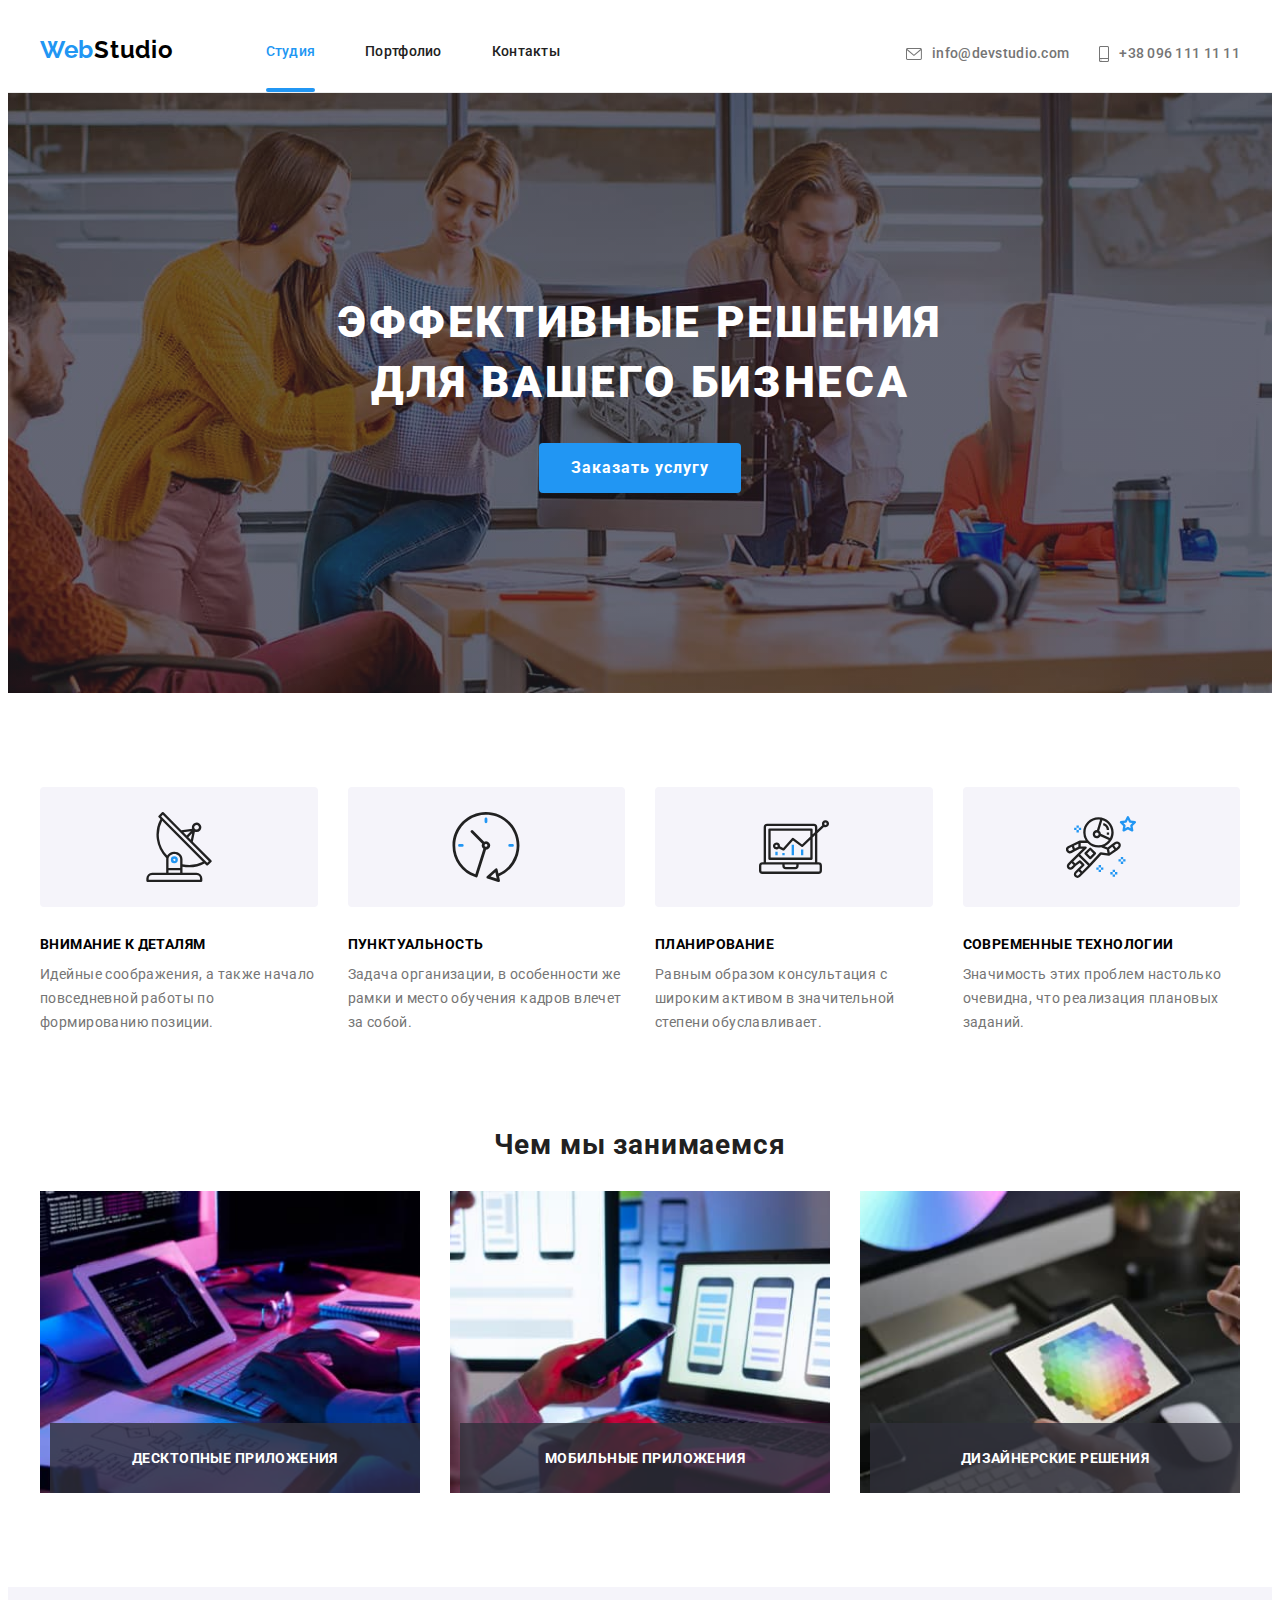
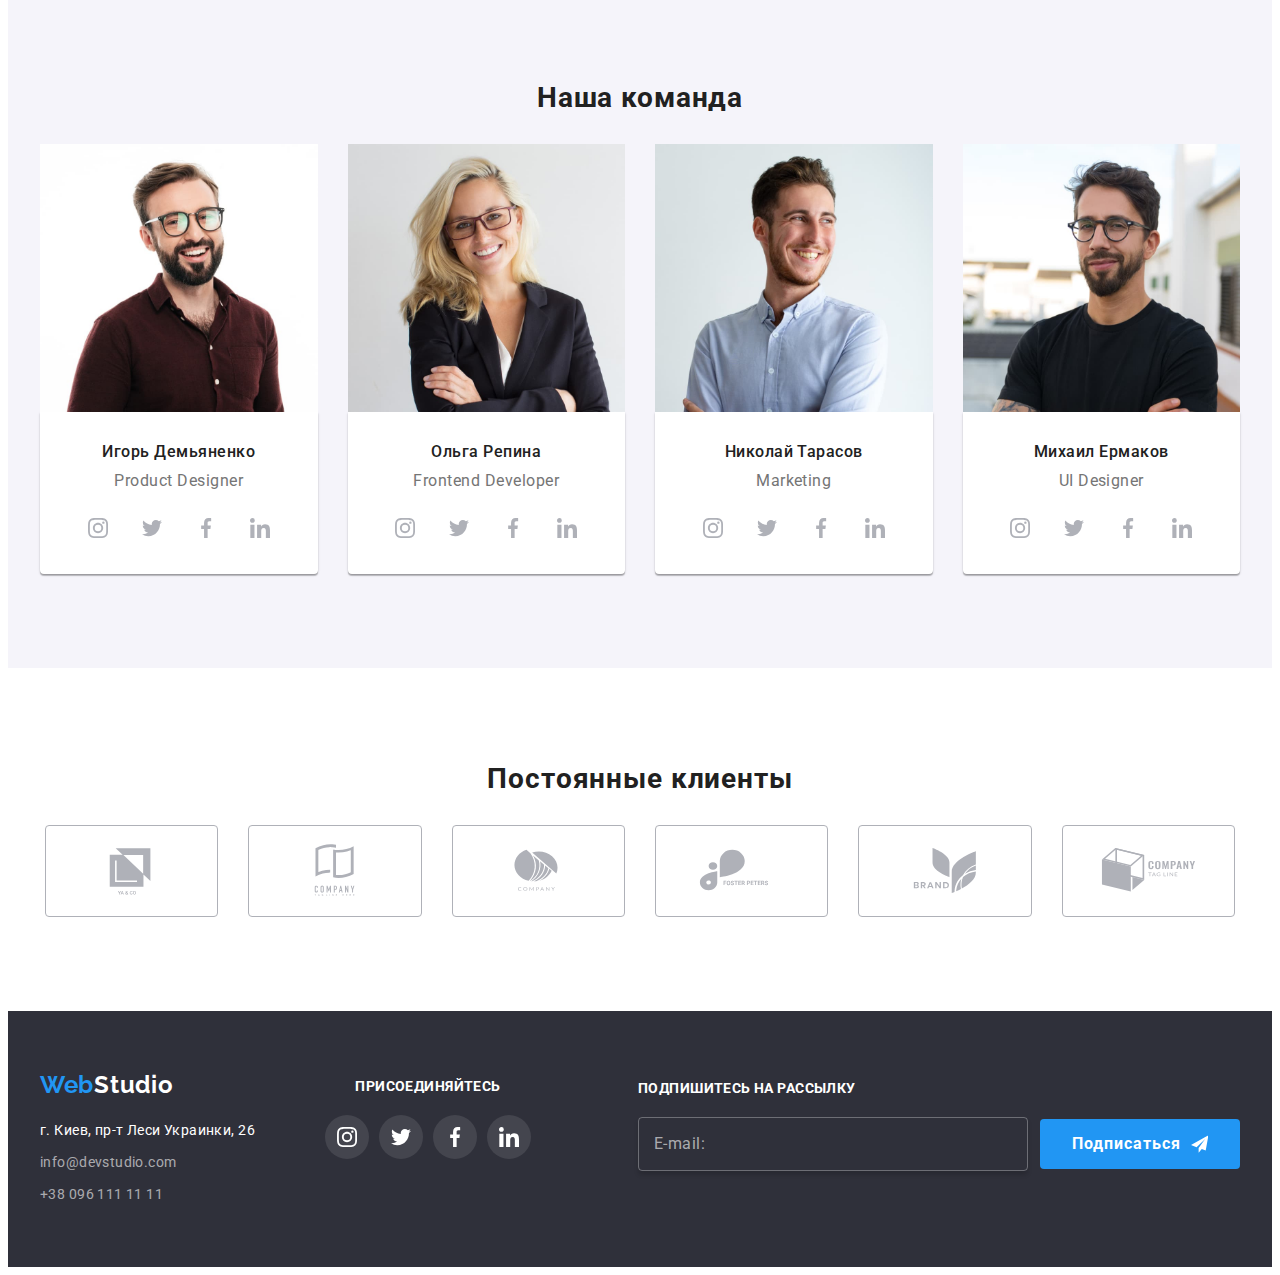
==== commit 2ff7eecb: "corrected" ====
--- a/index.html
+++ b/index.html
@@ -88,7 +88,7 @@
 
   <main>
     <section class="hero">
-      <div class="container">
+      <div class="container hero__container">
         <h1 class="hero__title">
           Эффективные решения <span class="indent">для вашего бизнеса</span>
         </h1>
--- a/css/main.min.css
+++ b/css/main.min.css
@@ -1 +1 @@
-:root{--logo-font-family: "Raleway", sans-serif;--primary-font-family: "Roboto", sans-serif;--back-color: #2f303a;--secondary-bg-color: #f5f4fa;--accent-color: #2196f3;--hover-btn-color: #188ce8;--primary-text-color: #212121;--secondary-text-color: #757575;--white-color: #ffffff;--black-color: #000000;--border-color: #eeeeee;--input-border-color: rgba(255, 255, 255, 0.3);--line-color: #ececec;--border-color-icon: #afb1b8;--light-transparent-color: #ffffff99}h1,h2,h3,h4,p{margin-top:0;margin-bottom:0}ul,ol{margin-top:0;margin-bottom:0;padding-left:0}img{display:block;margin:0;padding:0;width:100%}.list{list-style:none;padding:0;margin:0}.link{text-decoration:none;color:currentColor}.section{padding-top:60px;padding-bottom:60px}@media screen and (min-width: 1200px){.section{padding-top:94px;padding-bottom:94px}}.container{width:100%;padding-left:15px;padding-right:15px;margin-left:auto;margin-right:auto}@media screen and (max-width: 767px){.container{max-width:480px}}@media screen and (min-width: 768px)and (max-width: 1199px){.container{width:768px}}@media screen and (min-width: 1200px){.container{width:1200px}}.head__container{display:-webkit-box;display:-ms-flexbox;display:flex;-webkit-box-align:center;-ms-flex-align:center;align-items:center;-webkit-box-pack:justify;-ms-flex-pack:justify;justify-content:space-between}@media screen and (max-width: 767px){.head__container{display:none}}body{font-family:var(--primary-font-family),sans-serif;color:var(--secondary-text-color);position:relative}.title{font-size:28px;font-weight:700;line-height:1.18;text-align:center;letter-spacing:.03em;color:var(--primary-text-color);margin-bottom:30px}.backdrop{position:fixed;top:0;left:0;width:100%;height:100%;overflow-y:scroll;background-color:rgba(0,0,0,.2);opacity:1;-webkit-transition:opacity 250ms cubic-bezier(0.4, 0, 0.2, 1),visibility 250ms cubic-bezier(0.4, 0, 0.2, 1);transition:opacity 250ms cubic-bezier(0.4, 0, 0.2, 1),visibility 250ms cubic-bezier(0.4, 0, 0.2, 1)}.backdrop.is-hidden{visibility:hidden;opacity:0;pointer-events:none}.modal{position:absolute;left:50%;top:50%;-webkit-transform:translate(-50%, -50%) scale(1);transform:translate(-50%, -50%) scale(1);opacity:1;-webkit-transition:opasity 250ms cubic-bezier(0.4, 0, 0.2, 1),-webkit-transform 250ms cubic-bezier(0.4, 0, 0.2, 1);transition:opasity 250ms cubic-bezier(0.4, 0, 0.2, 1),-webkit-transform 250ms cubic-bezier(0.4, 0, 0.2, 1);transition:transform 250ms cubic-bezier(0.4, 0, 0.2, 1),opasity 250ms cubic-bezier(0.4, 0, 0.2, 1);transition:transform 250ms cubic-bezier(0.4, 0, 0.2, 1),opasity 250ms cubic-bezier(0.4, 0, 0.2, 1),-webkit-transform 250ms cubic-bezier(0.4, 0, 0.2, 1);width:90%;border-radius:4px;padding:40px;font-family:var(--primary-font-family);background-color:var(--white-color);-webkit-box-shadow:0px 2px 1px rgba(0,0,0,.2),0px 1px 1px rgba(0,0,0,.14);box-shadow:0px 2px 1px rgba(0,0,0,.2),0px 1px 1px rgba(0,0,0,.14)}@media screen and (min-width: 480px){.modal{width:460px}}@media screen and (min-width: 1200px){.modal{width:528px}}.backdrop.is-hidden .modal{-webkit-transform:translate(-50%, -50%) scale(0.8);transform:translate(-50%, -50%) scale(0.8);opacity:0}.modal__title{margin-bottom:12px;font-size:20px;font-weight:700;line-height:1.5;text-align:center;letter-spacing:.03em;color:var(--primary-text-color)}.modal__close{position:absolute;top:8px;right:8px;width:30px;height:30px;display:-webkit-box;display:-ms-flexbox;display:flex;-webkit-box-pack:center;-ms-flex-pack:center;justify-content:center;-webkit-box-align:center;-ms-flex-align:center;align-items:center;border-radius:50%;border:1px solid rgba(0,0,0,.1);cursor:pointer;background-color:var(--white-color);-webkit-transform:scale(1);transform:scale(1);-webkit-transition:color 200ms linear,-webkit-transform 100ms linear;transition:color 200ms linear,-webkit-transform 100ms linear;transition:transform 100ms linear,color 200ms linear;transition:transform 100ms linear,color 200ms linear,-webkit-transform 100ms linear}.modal__close:hover,.modal__close:focus{-webkit-transform:scale(1.1);transform:scale(1.1);color:var(--accent-color)}.form__field{position:relative;margin-bottom:10px}.form__field .form-label{font-size:12px;font-weight:400;line-height:1.17;letter-spacing:.01em;color:var(--secondary-text-color);margin-bottom:4px}.form-input{width:100%;height:40px;border:1px solid rgba(33,33,33,.2);border-radius:4px;-webkit-box-sizing:border-box;box-sizing:border-box;padding-left:34px;outline:none;-webkit-transition:250ms border-color cubic-bezier(0.4, 0, 0.2, 1);transition:250ms border-color cubic-bezier(0.4, 0, 0.2, 1)}.form__field:focus-within .form-input{border-color:var(--accent-color)}.form-icon{position:absolute;left:12px;bottom:11px;fill:#212121;-webkit-transition:fill 250ms cubic-bezier(0.4, 0, 0.2, 1);transition:fill 250ms cubic-bezier(0.4, 0, 0.2, 1)}.form__field:focus-within>.form-icon{fill:var(--accent-color)}.field-textarea{margin-bottom:20px}.form-textarea{resize:none;width:100%;height:120px;border:1px solid rgba(33,33,33,.2);border-radius:4px;padding:12px 16px;outline:none;-webkit-transition:250ms border-color cubic-bezier(0.4, 0, 0.2, 1);transition:250ms border-color cubic-bezier(0.4, 0, 0.2, 1)}.form-textarea::-webkit-input-placeholder{font-size:14px;font-weight:400;line-height:1.14;letter-spacing:.01em;color:rgba(117,117,117,.5)}.form-textarea::-moz-placeholder{font-size:14px;font-weight:400;line-height:1.14;letter-spacing:.01em;color:rgba(117,117,117,.5)}.form-textarea:-ms-input-placeholder{font-size:14px;font-weight:400;line-height:1.14;letter-spacing:.01em;color:rgba(117,117,117,.5)}.form-textarea::-ms-input-placeholder{font-size:14px;font-weight:400;line-height:1.14;letter-spacing:.01em;color:rgba(117,117,117,.5)}.form-textarea::placeholder{font-size:14px;font-weight:400;line-height:1.14;letter-spacing:.01em;color:rgba(117,117,117,.5)}.form__field:focus-within>.form-textarea{border-color:var(--accent-color)}.checkbox-label{position:relative;font-size:12px;font-weight:400;line-height:1.17;letter-spacing:.03em}.checkbox-label::before{content:"";position:absolute;top:50%;left:-24px;-webkit-transform:translateY(-50%);transform:translateY(-50%);display:inline-block;-webkit-box-sizing:border-box;box-sizing:border-box;width:16px;height:15px;margin-right:8px;border:2px solid var(--black-color);border-radius:2px;background-position:center;-webkit-transition:background-color 250ms cubic-bezier(0.4, 0, 0.2, 1),background-image 250ms cubic-bezier(0.4, 0, 0.2, 1),border-color 250ms cubic-bezier(0.4, 0, 0.2, 1);transition:background-color 250ms cubic-bezier(0.4, 0, 0.2, 1),background-image 250ms cubic-bezier(0.4, 0, 0.2, 1),border-color 250ms cubic-bezier(0.4, 0, 0.2, 1)}.link-checkbox{color:var(--accent-color);-webkit-transition:color 250ms linear,font-weight 250ms linear;transition:color 250ms linear,font-weight 250ms linear}.link-checkbox:hover,.link-checkbox:focus{color:var(--hover-btn-color);font-weight:500}.form__check{width:100%;padding-left:34px;margin-bottom:30px}.form__check .checkbox{position:absolute;width:1px;height:1px;margin:-1px;border:0;padding:0;clip:rect(0 0 0 0);overflow:hidden}.checkbox:checked+.checkbox-label::before{background:var(--accent-color) url(../images/check.svg);border-color:var(--accent-color)}.logo{font-family:var(--logo-font-family);font-style:normal;font-size:24px;font-weight:700;line-height:1.17;letter-spacing:.03em;-webkit-transition:color 250ms cubic-bezier(0.4, 0, 0.2, 1);transition:color 250ms cubic-bezier(0.4, 0, 0.2, 1)}.logo__first-word{color:var(--accent-color)}.logo:hover,.logo:focus{color:var(--accent-color)}.head__logo{margin-right:92px}.logo--dark{color:var(--black-color)}.footer__logo{display:inline-block;margin-bottom:20px}.logo--light{color:var(--white-color)}.head-mob__logo{font-size:24px;font-weight:700;line-height:1.17}@media screen and (min-width: 1200px){.abonnement__form{display:-webkit-box;display:-ms-flexbox;display:flex;-webkit-box-align:center;-ms-flex-align:center;align-items:center}}.abonnement__text{font-size:14px;font-weight:700;line-height:1.14;letter-spacing:.03em;text-transform:uppercase;color:var(--white-color);margin-bottom:20px}@media screen and (min-width: 1200px){.abonnement__text{text-align:start;padding-top:8px}}.abonnement__label{margin-right:2px;font-family:var(--primary-font-family);font-style:normal;font-size:16px;font-weight:400;line-height:1.25;letter-spacing:.03em;color:rgba(255,255,255,.6)}.abonnement__input-wrapper{display:-webkit-box;display:-ms-flexbox;display:flex;-webkit-box-pack:justify;-ms-flex-pack:justify;justify-content:space-between;-webkit-box-align:center;-ms-flex-align:center;align-items:center;max-width:450px;border:1px solid var(--input-border-color);border-radius:4px;-webkit-box-shadow:0px 4px 4px rgba(0,0,0,.15);box-shadow:0px 4px 4px rgba(0,0,0,.15);padding-left:15px;padding-right:15px;margin-bottom:20px;margin-left:auto;margin-right:auto;-webkit-transition:border-color 250ms cubic-bezier(0.4, 0, 0.2, 1);transition:border-color 250ms cubic-bezier(0.4, 0, 0.2, 1)}.abonnement__input-wrapper:focus-within{border-color:var(--accent-color)}@media screen and (min-width: 1200px){.abonnement__input-wrapper{margin-bottom:0;margin-right:12px}}.abonnement__input{-webkit-box-flex:1;-ms-flex-positive:1;flex-grow:1;height:50px;max-width:387px;border:none;background-color:rgba(0,0,0,0);color:var(--white-color);outline:none}.btn{font-family:inherit;font-size:16px;font-weight:700;line-height:1.88;font-style:normal;letter-spacing:.06em;text-align:center;color:var(--white-color);background-color:var(--accent-color);cursor:pointer;padding:10px 32px;border-radius:4px;border:0px;-webkit-transition:background-color 250ms cubic-bezier(0.4, 0, 0.2, 1);transition:background-color 250ms cubic-bezier(0.4, 0, 0.2, 1)}.btn:hover,.btn:focus{background-color:var(--hover-btn-color)}.abonnement__btn{display:-webkit-inline-box;display:-ms-inline-flexbox;display:inline-flex;-webkit-box-align:center;-ms-flex-align:center;align-items:center;max-width:200px;-webkit-transition:background-color 250ms cubic-bezier(0.4, 0, 0.2, 1);transition:background-color 250ms cubic-bezier(0.4, 0, 0.2, 1)}.btn__icon-send{margin-left:10px}.modal__btn{display:block;margin-left:auto;margin-right:auto;padding-left:56px;padding-right:56px}.hidden{position:absolute;width:1px;height:1px;margin:-1px;padding:0;overflow:hidden;border:0;clip:rect(0 0 0 0)}.head-mob{padding-top:16px;padding-bottom:16px;position:relative;width:100%;margin-left:auto;margin-right:auto}@media screen and (max-width: 767px){.head-mob{max-width:480px}}@media screen and (min-width: 768px){.head-mob{display:none}}.logo-btn-wrapper{display:-webkit-box;display:-ms-flexbox;display:flex;-webkit-box-align:center;-ms-flex-align:center;align-items:center;-webkit-box-pack:justify;-ms-flex-pack:justify;justify-content:space-between;padding-left:15px;padding-right:15px}.menu-nav{position:fixed;z-index:100;top:0;left:0;display:-webkit-box;display:-ms-flexbox;display:flex;-webkit-box-orient:vertical;-webkit-box-direction:normal;-ms-flex-direction:column;flex-direction:column;-webkit-box-pack:justify;-ms-flex-pack:justify;justify-content:space-between;width:100vw;height:100%;overflow:hidden;background-color:var(--white-color);padding:10px 10px 48px 25px}.menu-nav.is-hidden{visibility:hidden;opacity:0;pointer-events:none}.menu-nav__item{font-size:40px;font-weight:500;line-height:1.18;letter-spacing:.02em;color:var(--primary-text-color)}.menu-nav__item:not(:last-child){margin-bottom:32px}.menu-nav__item .current{color:var(--accent-color)}.menu-nav__link:hover,.menu-nav__link:focus{color:var(--accent-color)}@media screen and (max-width: 767px){.contacts__tel{display:block;margin-bottom:32px;font-size:34px;font-weight:500;line-height:1.18;letter-spacing:.02em;color:var(--accent-color)}}@media screen and (max-width: 767px){.contacts__mail{font-size:24px;font-weight:500;line-height:1.17;letter-spacing:.02em;display:block;margin-bottom:64px}}.menu-nav__soc{color:var(--accent-color);font-size:18px;font-weight:500;line-height:1.22;letter-spacing:.02em}.menu-soc-list__item{display:inline;padding-right:10px}.menu-soc-list__item:not(:last-child){border-right:1px solid var(--secondary-text-color);margin-right:10px}.head-mob__btn{background-color:rgba(0,0,0,0);border:none}.head-mob__btn:hover,.head-mob__btn:focus{fill:var(--accent-color)}.menu-close{display:block;margin-left:auto}.head__list{display:-webkit-box;display:-ms-flexbox;display:flex;-webkit-box-align:start;-ms-flex-align:start;align-items:flex-start;padding-top:8px;color:var(--primary-text-color)}.head__nav{display:-webkit-box;display:-ms-flexbox;display:flex;-webkit-box-pack:justify;-ms-flex-pack:justify;justify-content:space-between;-webkit-box-align:center;-ms-flex-align:center;align-items:center}.head__list,.head__contacts{font-style:normal;font-size:14px;font-weight:500;line-height:1.14;letter-spacing:.02em}.head__link{-webkit-transition:color 250ms cubic-bezier(0.4, 0, 0.2, 1);transition:color 250ms cubic-bezier(0.4, 0, 0.2, 1)}.head__link:hover,.head__link:focus{color:var(--accent-color)}.head__item{padding-top:28px}.head__item:not(:last-child){margin-right:50px}.head__list .link.current{color:var(--accent-color)}@media screen and (min-width: 768px){.link.current::after{content:"";width:100%;height:4px;display:block;background-color:var(--accent-color);border-radius:2px;margin-top:28px}}@media screen and (min-width: 768px)and (max-width: 1199px){.contacts{margin-left:auto;display:block}.contacts__mail{margin-bottom:10px;display:block}}@media screen and (min-width: 1200px){.contacts{margin-left:auto;display:-webkit-box;display:-ms-flexbox;display:flex;-webkit-box-align:center;-ms-flex-align:center;align-items:center;padding-top:8px}.contacts__mail{margin-right:30px}.contacts__mail,.contacts__tel{display:-webkit-box;display:-ms-flexbox;display:flex;color:var(--secondary-text-color);-webkit-box-align:center;-ms-flex-align:center;align-items:center}}.contacts__envelope,.contacts__smartphone{margin-right:10px;fill:currentColor}.indent{display:block}.hero{background-color:var(--back-color);padding-top:118px;padding-bottom:118px;text-align:center;background-image:-webkit-gradient(linear, left top, left bottom, from(rgba(47, 48, 58, 0.4)), to(rgba(47, 48, 58, 0.4))),url("../images/Img-background-mob.jpg");background-image:linear-gradient(rgba(47, 48, 58, 0.4), rgba(47, 48, 58, 0.4)),url("../images/Img-background-mob.jpg");background-repeat:no-repeat;background-position:center;background-size:cover;margin-left:auto;margin-right:auto}@media screen and (min-device-pixel-ratio: 2),(-webkit-min-device-pixel-ratio: 2),(min-resolution: 192dpi),(min-resolution: 2dppx){.hero{background-image:-webkit-gradient(linear, left top, left bottom, from(rgba(47, 48, 58, 0.4)), to(rgba(47, 48, 58, 0.4))),url("../images/Img-background-mob-2x.jpg");background-image:linear-gradient(rgba(47, 48, 58, 0.4), rgba(47, 48, 58, 0.4)),url("../images/Img-background-mob-2x.jpg")}}@media screen and (min-width: 768px)and (max-width: 1199px){.hero{background-image:-webkit-gradient(linear, left top, left bottom, from(rgba(47, 48, 58, 0.4)), to(rgba(47, 48, 58, 0.4))),url("../images/Img-background-tab.jpg");background-image:linear-gradient(rgba(47, 48, 58, 0.4), rgba(47, 48, 58, 0.4)),url("../images/Img-background-tab.jpg")}}@media screen and (min-width: 768px)and (max-width: 1199px)and (min-device-pixel-ratio: 2),screen and (min-width: 768px)and (max-width: 1199px)and (-webkit-min-device-pixel-ratio: 2),screen and (min-width: 768px)and (max-width: 1199px)and (min-resolution: 192dpi),screen and (min-width: 768px)and (max-width: 1199px)and (min-resolution: 2dppx){.hero{background-image:-webkit-gradient(linear, left top, left bottom, from(rgba(47, 48, 58, 0.4)), to(rgba(47, 48, 58, 0.4))),url("../images/Img-background-tab-2x.jpg");background-image:linear-gradient(rgba(47, 48, 58, 0.4), rgba(47, 48, 58, 0.4)),url("../images/Img-background-tab-2x.jpg")}}@media screen and (min-width: 1200px){.hero{background-image:-webkit-gradient(linear, left top, left bottom, from(rgba(47, 48, 58, 0.4)), to(rgba(47, 48, 58, 0.4))),url("../images/Img-background.jpg");background-image:linear-gradient(rgba(47, 48, 58, 0.4), rgba(47, 48, 58, 0.4)),url("../images/Img-background.jpg")}}@media screen and (min-width: 1200px)and (min-device-pixel-ratio: 2),screen and (min-width: 1200px)and (-webkit-min-device-pixel-ratio: 2),screen and (min-width: 1200px)and (min-resolution: 192dpi),screen and (min-width: 1200px)and (min-resolution: 2dppx){.hero{background-image:-webkit-gradient(linear, left top, left bottom, from(rgba(47, 48, 58, 0.4)), to(rgba(47, 48, 58, 0.4))),url("../images/Img-background-2x.jpg");background-image:linear-gradient(rgba(47, 48, 58, 0.4), rgba(47, 48, 58, 0.4)),url("../images/Img-background-2x.jpg")}}.hero__title{font-size:26px;font-weight:900;line-height:1.62;letter-spacing:.06em;text-transform:uppercase;color:var(--white-color);margin-bottom:30px}@media screen and (min-width: 1200px){.hero__title{font-size:44px;font-weight:900;line-height:1.36}}.features__item{margin-bottom:30px}@media screen and (min-width: 768px)and (max-width: 1199px){.features__item{margin-left:30px;margin-top:30px;-ms-flex-preferred-size:calc((100% - 60px)/2);flex-basis:calc((100% - 60px)/2)}}@media screen and (min-width: 1199px){.features__item{margin-left:30px;margin-top:30px;-ms-flex-preferred-size:calc((100% - 120px)/4);flex-basis:calc((100% - 120px)/4)}}.features__list{margin-bottom:-30px}@media screen and (min-width: 768px){.features__list{display:-webkit-box;display:-ms-flexbox;display:flex;margin-left:-30px;margin-top:-30px;-ms-flex-wrap:wrap;flex-wrap:wrap}}.features__icon-wrap{display:-webkit-box;display:-ms-flexbox;display:flex;-webkit-box-pack:center;-ms-flex-pack:center;justify-content:center;-webkit-box-align:center;-ms-flex-align:center;align-items:center;max-width:100%;height:120px;background-color:var(--secondary-bg-color);border-radius:4px;margin-bottom:30px}.features__name{font-size:14px;font-weight:700;line-height:1.14;letter-spacing:.03em;text-align:center;color:var(--black-color);margin-bottom:10px;text-transform:uppercase}.features__text{font-size:14px;font-weight:400;line-height:1.71;letter-spacing:.03em}.subject{padding-top:0px}@media screen and (max-width: 1199px){.subject{display:none}}.subject__list{display:-webkit-box;display:-ms-flexbox;display:flex;margin-left:-30px;margin-top:-30px;-ms-flex-wrap:wrap;flex-wrap:wrap}.subject__item{position:relative;margin-left:30px;margin-top:30px;-ms-flex-preferred-size:calc((100% - 90px)/3);flex-basis:calc((100% - 90px)/3)}.subject__text-wrap{position:absolute;width:370px;height:70px;bottom:0;right:0;background-color:rgba(47,48,58,.8);text-align:center}.subject__text{padding-top:27px;padding-bottom:27px;font-family:var(--primary-font-family);font-size:14px;font-weight:700;line-height:1.15;letter-spacing:.03em;text-transform:uppercase;color:var(--white-color)}.team{background-color:var(--secondary-bg-color)}@media screen and (max-width: 767px){.team__list{margin-bottom:-30px}}@media screen and (min-width: 768px){.team__list{display:-webkit-box;display:-ms-flexbox;display:flex;margin-left:-30px;margin-top:-30px;-ms-flex-wrap:wrap;flex-wrap:wrap}}@media screen and (max-width: 767px){.team__item{width:100%;margin-bottom:30px}}@media screen and (min-width: 768px)and (max-width: 1199px){.team__item{margin-left:30px;margin-top:30px;-ms-flex-preferred-size:calc((100% - 60px)/2);flex-basis:calc((100% - 60px)/2)}}@media screen and (min-width: 1200px){.team__item{margin-left:30px;margin-top:30px;-ms-flex-preferred-size:calc((100% - 120px)/4);flex-basis:calc((100% - 120px)/4)}}.team__photo{width:100%}.team__label{background-color:var(--white-color);background-size:cover;-webkit-box-shadow:0px 1px 3px rgba(0,0,0,.12),0px 1px 1px rgba(0,0,0,.14),0px 2px 1px rgba(0,0,0,.2);box-shadow:0px 1px 3px rgba(0,0,0,.12),0px 1px 1px rgba(0,0,0,.14),0px 2px 1px rgba(0,0,0,.2);border-radius:0px 0px 4px 4px;padding-top:30px;padding-bottom:24px;margin-left:auto;margin-right:auto;width:100%}.team__name{font-weight:500;color:var(--primary-text-color);margin-bottom:10px}.team__position,.team__name{font-size:16px;line-height:1.19;text-align:center;letter-spacing:.03em}.social{display:-webkit-box;display:-ms-flexbox;display:flex;-webkit-box-pack:center;-ms-flex-pack:center;justify-content:center;-webkit-box-align:center;-ms-flex-align:center;align-items:center;margin-top:16px}.social__link{display:-webkit-box;display:-ms-flexbox;display:flex;-webkit-box-pack:center;-ms-flex-pack:center;justify-content:center;-webkit-box-align:center;-ms-flex-align:center;align-items:center;width:44px;height:44px;border:0;border-radius:50%;color:var(--border-color-icon);-webkit-transition:background-color 250ms cubic-bezier(0.4, 0, 0.2, 1);transition:background-color 250ms cubic-bezier(0.4, 0, 0.2, 1)}.social__link:hover,.social__link:focus{background-color:var(--accent-color)}.social__item:not(:last-child){margin-right:10px}.social__icon{fill:currentColor;-webkit-transition:color 250ms cubic-bezier(0.4, 0, 0.2, 1);transition:color 250ms cubic-bezier(0.4, 0, 0.2, 1)}.social__link:hover .social__icon,.social__link:focus .social__icon{color:var(--white-color)}.clients__list{display:-webkit-box;display:-ms-flexbox;display:flex;margin-left:-30px;margin-top:-30px;-ms-flex-wrap:wrap;flex-wrap:wrap;-webkit-box-pack:center;-ms-flex-pack:center;justify-content:center}.clients__item{margin-left:30px;margin-top:30px}@media screen and (max-width: 767px){.clients__item{-ms-flex-preferred-size:calc((100% - 60px)/2);flex-basis:calc((100% - 60px)/2)}}@media screen and (min-width: 768px)and (max-width: 1199px){.clients__item{-ms-flex-preferred-size:calc((100% - 90px)/3);flex-basis:calc((100% - 90px)/3)}}@media screen and (min-width: 1200px){.clients__item{-ms-flex-preferred-size:calc((100% - 189px)/6);flex-basis:calc((100% - 189px)/6)}}.clients__link{display:-webkit-box;display:-ms-flexbox;display:flex;-webkit-box-pack:center;-ms-flex-pack:center;justify-content:center;-webkit-box-align:center;-ms-flex-align:center;align-items:center;max-width:210px;height:92px;border:1px solid var(--border-color-icon);-webkit-box-sizing:border-box;box-sizing:border-box;border-radius:4px;color:var(--border-color-icon);-webkit-transition:color 250ms cubic-bezier(0.4, 0, 0.2, 1),border-color 250ms cubic-bezier(0.4, 0, 0.2, 1);transition:color 250ms cubic-bezier(0.4, 0, 0.2, 1),border-color 250ms cubic-bezier(0.4, 0, 0.2, 1)}.clients__link:hover{color:var(--accent-color);border-color:var(--accent-color)}.clients__icon{fill:currentColor}.footer{background-color:var(--back-color);padding-top:60px;padding-bottom:60px;text-align:center}@media screen and (min-width: 768px){.footer-wrap__top-part{display:-webkit-box;display:-ms-flexbox;display:flex;-ms-flex-pack:distribute;justify-content:space-around;-webkit-box-align:start;-ms-flex-align:start;align-items:flex-start}}@media screen and (min-width: 768px)and (max-width: 1199px){.footer-wrap__top-part{margin-bottom:60px}}@media screen and (min-width: 1200px){.footer-wrap{display:-webkit-box;display:-ms-flexbox;display:flex;-webkit-box-pack:justify;-ms-flex-pack:justify;justify-content:space-between;-webkit-box-align:baseline;-ms-flex-align:baseline;align-items:baseline}.footer-wrap__logo-address{margin-right:70px}}@media screen and (max-width: 767px){.address{margin-bottom:60px}}.address__list{font-style:normal;font-size:14px;font-weight:400;line-height:1.71;letter-spacing:.03em}.address__item:not(:last-child){margin-bottom:8px}.address__link{color:var(--light-transparent-color);-webkit-transition:color 250ms cubic-bezier(0.4, 0, 0.2, 1);transition:color 250ms cubic-bezier(0.4, 0, 0.2, 1)}.address__link:hover,.address__link:focus{color:var(--accent-color)}.address__link--white{color:var(--white-color)}.join{margin-bottom:60px}.join__list-social{display:-webkit-box;display:-ms-flexbox;display:flex;-webkit-box-pack:center;-ms-flex-pack:center;justify-content:center;-webkit-box-align:center;-ms-flex-align:center;align-items:center;margin-top:20px}.join__text{font-size:14px;font-weight:700;line-height:1.14;letter-spacing:.03em;text-transform:uppercase;color:var(--white-color)}.join__social-item:not(:last-child){margin-right:10px}@media screen and (min-width: 768px){.join{margin-bottom:0;padding-top:8px}}.join__social-link{display:-webkit-box;display:-ms-flexbox;display:flex;-webkit-box-pack:center;-ms-flex-pack:center;justify-content:center;-webkit-box-align:center;-ms-flex-align:center;align-items:center;width:44px;height:44px;border:0;border-radius:50%;background-color:rgba(255,255,255,.1);color:var(--white-color);-webkit-transition:background-color 250ms cubic-bezier(0.4, 0, 0.2, 1);transition:background-color 250ms cubic-bezier(0.4, 0, 0.2, 1)}.join__social-link:hover,.join__social-link:focus{background-color:var(--accent-color)}.join__social-icon{fill:currentColor;-webkit-transition:color 250ms cubic-bezier(0.4, 0, 0.2, 1);transition:color 250ms cubic-bezier(0.4, 0, 0.2, 1)}.join__social-link:hover .join__social-icon,.join__social-link:focus .join__social-icon{color:var(--white-color)}.list-selection{display:-webkit-box;display:-ms-flexbox;display:flex;margin-left:-8px;margin-top:-15px;-ms-flex-wrap:wrap;flex-wrap:wrap;margin-bottom:40px}@media screen and (min-width: 768px){.list-selection{-webkit-box-pack:center;-ms-flex-pack:center;justify-content:center}}.list-selection__item{margin-right:8px;margin-bottom:15px}.list-selection__btn{font-family:var(--primary-font-family);font-style:normal;font-size:16px;font-weight:500;line-height:1.63;text-align:center;letter-spacing:.03em;background-color:var(--secondary-bg-color);cursor:pointer;color:var(--primary-text-color);border:0;border-radius:4px;padding:6px 22px;-webkit-transition:color 250ms cubic-bezier(0.4, 0, 0.2, 1),background-color 250ms cubic-bezier(0.4, 0, 0.2, 1),-webkit-box-shadow 250ms cubic-bezier(0.4, 0, 0.2, 1);transition:color 250ms cubic-bezier(0.4, 0, 0.2, 1),background-color 250ms cubic-bezier(0.4, 0, 0.2, 1),-webkit-box-shadow 250ms cubic-bezier(0.4, 0, 0.2, 1);transition:color 250ms cubic-bezier(0.4, 0, 0.2, 1),background-color 250ms cubic-bezier(0.4, 0, 0.2, 1),box-shadow 250ms cubic-bezier(0.4, 0, 0.2, 1);transition:color 250ms cubic-bezier(0.4, 0, 0.2, 1),background-color 250ms cubic-bezier(0.4, 0, 0.2, 1),box-shadow 250ms cubic-bezier(0.4, 0, 0.2, 1),-webkit-box-shadow 250ms cubic-bezier(0.4, 0, 0.2, 1)}.list-selection__btn:hover,.list-selection__btn:focus{background-color:var(--accent-color);color:var(--white-color);-webkit-box-shadow:0px 3px 1px rgba(0,0,0,.1),0px 1px 2px rgba(0,0,0,.08),0px 2px 2px rgba(0,0,0,.12);box-shadow:0px 3px 1px rgba(0,0,0,.1),0px 1px 2px rgba(0,0,0,.08),0px 2px 2px rgba(0,0,0,.12)}.product{margin-left:auto;margin-right:auto}@media screen and (min-width: 768px){.products-list{display:-webkit-box;display:-ms-flexbox;display:flex;margin-left:-30px;margin-top:-30px;-ms-flex-wrap:wrap;flex-wrap:wrap}}@media screen and (min-width: 768px){.products-list__item{margin-left:30px;margin-top:30px}}@media screen and (min-width: 768px)and (max-width: 1199px){.products-list__item{-ms-flex-preferred-size:calc((100% - 60px)/2);flex-basis:calc((100% - 60px)/2)}}@media screen and (min-width: 1200px){.products-list__item{-ms-flex-preferred-size:calc((100% - 90px)/3);flex-basis:calc((100% - 90px)/3)}}.product:not(:last-child){margin-bottom:30px}.product__label{border:1px solid var(--border-color);border-top:0;background-color:var(--white-color);padding:20px 24px 20px 24px}.product__link{display:block;text-decoration:none;color:inherit;-webkit-transition:-webkit-box-shadow 250ms cubic-bezier(0.4, 0, 0.2, 1);transition:-webkit-box-shadow 250ms cubic-bezier(0.4, 0, 0.2, 1);transition:box-shadow 250ms cubic-bezier(0.4, 0, 0.2, 1);transition:box-shadow 250ms cubic-bezier(0.4, 0, 0.2, 1), -webkit-box-shadow 250ms cubic-bezier(0.4, 0, 0.2, 1)}.product__link:hover,.product__link:focus{-webkit-box-shadow:0px 1px 1px rgba(0,0,0,.12),0px 4px 4px rgba(0,0,0,.06),1px 4px 6px rgba(0,0,0,.16);box-shadow:0px 1px 1px rgba(0,0,0,.12),0px 4px 4px rgba(0,0,0,.06),1px 4px 6px rgba(0,0,0,.16)}.product__picture{position:relative;overflow:hidden;width:100%}.product__photo{margin-right:0;width:100%}.product__text{position:absolute;top:0;max-width:100%;height:100%;background-color:rgba(33,150,243,.9);font-family:"Roboto";font-size:18px;font-weight:400;line-height:1.56;letter-spacing:.03em;color:var(--white-color);padding-left:24px;padding-right:24px;padding-top:10%;padding-bottom:10%;-webkit-transform:translateY(101%);transform:translateY(101%);-webkit-transition:-webkit-transform 250ms cubic-bezier(0.4, 0, 0.2, 1);transition:-webkit-transform 250ms cubic-bezier(0.4, 0, 0.2, 1);transition:transform 250ms cubic-bezier(0.4, 0, 0.2, 1);transition:transform 250ms cubic-bezier(0.4, 0, 0.2, 1), -webkit-transform 250ms cubic-bezier(0.4, 0, 0.2, 1)}@media screen and (max-width: 767px){.product__text{overflow:scroll}}.product:hover .product__text,.product__link:focus .product__text{-webkit-transform:translateY(0%);transform:translateY(0%)}.product__name{font-size:18px;font-weight:700;line-height:2;letter-spacing:.06em;color:var(--primary-text-color);margin-bottom:4px}.product__type{font-size:16px;line-height:1.88;letter-spacing:.03em}/*# sourceMappingURL=main.min.css.map */+:root{--logo-font-family: "Raleway", sans-serif;--primary-font-family: "Roboto", sans-serif;--back-color: #2f303a;--secondary-bg-color: #f5f4fa;--accent-color: #2196f3;--hover-btn-color: #188ce8;--primary-text-color: #212121;--secondary-text-color: #757575;--white-color: #ffffff;--black-color: #000000;--border-color: #eeeeee;--input-border-color: rgba(255, 255, 255, 0.3);--line-color: #ececec;--border-color-icon: #afb1b8;--light-transparent-color: #ffffff99}h1,h2,h3,h4,p{margin-top:0;margin-bottom:0}ul,ol{margin-top:0;margin-bottom:0;padding-left:0}img{display:block;margin:0;padding:0;width:100%}.list{list-style:none;padding:0;margin:0}.link{text-decoration:none;color:currentColor}.section{padding-top:60px;padding-bottom:60px}@media screen and (min-width: 1200px){.section{padding-top:94px;padding-bottom:94px}}.container{width:100%;padding-left:15px;padding-right:15px;margin-left:auto;margin-right:auto}@media screen and (max-width: 767px){.container{max-width:480px}}@media screen and (min-width: 768px)and (max-width: 1199px){.container{width:768px}}@media screen and (min-width: 1200px){.container{width:1200px}}.head__container{display:-webkit-box;display:-ms-flexbox;display:flex;-webkit-box-align:center;-ms-flex-align:center;align-items:center;-webkit-box-pack:justify;-ms-flex-pack:justify;justify-content:space-between}@media screen and (max-width: 767px){.head__container{display:none}}body{font-family:var(--primary-font-family),sans-serif;color:var(--secondary-text-color);position:relative}.title{font-size:28px;font-weight:700;line-height:1.18;text-align:center;letter-spacing:.03em;color:var(--primary-text-color);margin-bottom:30px}.backdrop{position:fixed;top:0;left:0;width:100%;height:100%;overflow-y:scroll;background-color:rgba(0,0,0,.2);opacity:1;-webkit-transition:opacity 250ms cubic-bezier(0.4, 0, 0.2, 1),visibility 250ms cubic-bezier(0.4, 0, 0.2, 1);transition:opacity 250ms cubic-bezier(0.4, 0, 0.2, 1),visibility 250ms cubic-bezier(0.4, 0, 0.2, 1)}.backdrop.is-hidden{visibility:hidden;opacity:0;pointer-events:none}.modal{position:absolute;left:50%;top:50%;-webkit-transform:translate(-50%, -50%) scale(1);transform:translate(-50%, -50%) scale(1);opacity:1;-webkit-transition:opasity 250ms cubic-bezier(0.4, 0, 0.2, 1),-webkit-transform 250ms cubic-bezier(0.4, 0, 0.2, 1);transition:opasity 250ms cubic-bezier(0.4, 0, 0.2, 1),-webkit-transform 250ms cubic-bezier(0.4, 0, 0.2, 1);transition:transform 250ms cubic-bezier(0.4, 0, 0.2, 1),opasity 250ms cubic-bezier(0.4, 0, 0.2, 1);transition:transform 250ms cubic-bezier(0.4, 0, 0.2, 1),opasity 250ms cubic-bezier(0.4, 0, 0.2, 1),-webkit-transform 250ms cubic-bezier(0.4, 0, 0.2, 1);width:90%;border-radius:4px;padding:40px;font-family:var(--primary-font-family);background-color:var(--white-color);-webkit-box-shadow:0px 2px 1px rgba(0,0,0,.2),0px 1px 1px rgba(0,0,0,.14);box-shadow:0px 2px 1px rgba(0,0,0,.2),0px 1px 1px rgba(0,0,0,.14)}@media screen and (min-width: 480px){.modal{width:460px}}@media screen and (min-width: 1200px){.modal{width:528px}}.backdrop.is-hidden .modal{-webkit-transform:translate(-50%, -50%) scale(0.8);transform:translate(-50%, -50%) scale(0.8);opacity:0}.modal__title{margin-bottom:12px;font-size:20px;font-weight:700;line-height:1.5;text-align:center;letter-spacing:.03em;color:var(--primary-text-color)}.modal__close{position:absolute;top:8px;right:8px;width:30px;height:30px;display:-webkit-box;display:-ms-flexbox;display:flex;-webkit-box-pack:center;-ms-flex-pack:center;justify-content:center;-webkit-box-align:center;-ms-flex-align:center;align-items:center;border-radius:50%;border:1px solid rgba(0,0,0,.1);cursor:pointer;background-color:var(--white-color);-webkit-transform:scale(1);transform:scale(1);-webkit-transition:color 200ms linear,-webkit-transform 100ms linear;transition:color 200ms linear,-webkit-transform 100ms linear;transition:transform 100ms linear,color 200ms linear;transition:transform 100ms linear,color 200ms linear,-webkit-transform 100ms linear}.modal__close:hover,.modal__close:focus{-webkit-transform:scale(1.1);transform:scale(1.1);color:var(--accent-color)}.form__field{position:relative;margin-bottom:10px}.form__field .form-label{font-size:12px;font-weight:400;line-height:1.17;letter-spacing:.01em;color:var(--secondary-text-color);margin-bottom:4px}.form-input{width:100%;height:40px;border:1px solid rgba(33,33,33,.2);border-radius:4px;-webkit-box-sizing:border-box;box-sizing:border-box;padding-left:34px;outline:none;-webkit-transition:250ms border-color cubic-bezier(0.4, 0, 0.2, 1);transition:250ms border-color cubic-bezier(0.4, 0, 0.2, 1)}.form__field:focus-within .form-input{border-color:var(--accent-color)}.form-icon{position:absolute;left:12px;bottom:11px;fill:#212121;-webkit-transition:fill 250ms cubic-bezier(0.4, 0, 0.2, 1);transition:fill 250ms cubic-bezier(0.4, 0, 0.2, 1)}.form__field:focus-within>.form-icon{fill:var(--accent-color)}.field-textarea{margin-bottom:20px}.form-textarea{resize:none;width:100%;height:120px;border:1px solid rgba(33,33,33,.2);border-radius:4px;padding:12px 16px;outline:none;-webkit-transition:250ms border-color cubic-bezier(0.4, 0, 0.2, 1);transition:250ms border-color cubic-bezier(0.4, 0, 0.2, 1)}.form-textarea::-webkit-input-placeholder{font-size:14px;font-weight:400;line-height:1.14;letter-spacing:.01em;color:rgba(117,117,117,.5)}.form-textarea::-moz-placeholder{font-size:14px;font-weight:400;line-height:1.14;letter-spacing:.01em;color:rgba(117,117,117,.5)}.form-textarea:-ms-input-placeholder{font-size:14px;font-weight:400;line-height:1.14;letter-spacing:.01em;color:rgba(117,117,117,.5)}.form-textarea::-ms-input-placeholder{font-size:14px;font-weight:400;line-height:1.14;letter-spacing:.01em;color:rgba(117,117,117,.5)}.form-textarea::placeholder{font-size:14px;font-weight:400;line-height:1.14;letter-spacing:.01em;color:rgba(117,117,117,.5)}.form__field:focus-within>.form-textarea{border-color:var(--accent-color)}.checkbox-label{position:relative;font-size:12px;font-weight:400;line-height:1.17;letter-spacing:.03em}.checkbox-label::before{content:"";position:absolute;top:50%;left:-24px;-webkit-transform:translateY(-50%);transform:translateY(-50%);display:inline-block;-webkit-box-sizing:border-box;box-sizing:border-box;width:16px;height:15px;margin-right:8px;border:2px solid var(--black-color);border-radius:2px;background-position:center;-webkit-transition:background-color 250ms cubic-bezier(0.4, 0, 0.2, 1),background-image 250ms cubic-bezier(0.4, 0, 0.2, 1),border-color 250ms cubic-bezier(0.4, 0, 0.2, 1);transition:background-color 250ms cubic-bezier(0.4, 0, 0.2, 1),background-image 250ms cubic-bezier(0.4, 0, 0.2, 1),border-color 250ms cubic-bezier(0.4, 0, 0.2, 1)}.link-checkbox{color:var(--accent-color);-webkit-transition:color 250ms linear,font-weight 250ms linear;transition:color 250ms linear,font-weight 250ms linear}.link-checkbox:hover,.link-checkbox:focus{color:var(--hover-btn-color);font-weight:500}.form__check{width:100%;padding-left:34px;margin-bottom:30px}.form__check .checkbox{position:absolute;width:1px;height:1px;margin:-1px;border:0;padding:0;clip:rect(0 0 0 0);overflow:hidden}.checkbox:checked+.checkbox-label::before{background:var(--accent-color) url(../images/check.svg);border-color:var(--accent-color)}.logo{font-family:var(--logo-font-family);font-style:normal;font-size:24px;font-weight:700;line-height:1.17;letter-spacing:.03em;-webkit-transition:color 250ms cubic-bezier(0.4, 0, 0.2, 1);transition:color 250ms cubic-bezier(0.4, 0, 0.2, 1)}.logo__first-word{color:var(--accent-color)}.logo:hover,.logo:focus{color:var(--accent-color)}.head__logo{margin-right:92px}.logo--dark{color:var(--black-color)}.footer__logo{display:inline-block;margin-bottom:20px}.logo--light{color:var(--white-color)}.head-mob__logo{font-size:24px;font-weight:700;line-height:1.17}@media screen and (min-width: 1200px){.abonnement__form{display:-webkit-box;display:-ms-flexbox;display:flex;-webkit-box-align:center;-ms-flex-align:center;align-items:center}}.abonnement__text{font-size:14px;font-weight:700;line-height:1.14;letter-spacing:.03em;text-transform:uppercase;color:var(--white-color);margin-bottom:20px}@media screen and (min-width: 1200px){.abonnement__text{text-align:start;padding-top:8px}}.abonnement__label{margin-right:2px;font-family:var(--primary-font-family);font-style:normal;font-size:16px;font-weight:400;line-height:1.25;letter-spacing:.03em;color:rgba(255,255,255,.6)}.abonnement__input-wrapper{display:-webkit-box;display:-ms-flexbox;display:flex;-webkit-box-pack:justify;-ms-flex-pack:justify;justify-content:space-between;-webkit-box-align:center;-ms-flex-align:center;align-items:center;max-width:450px;border:1px solid var(--input-border-color);border-radius:4px;-webkit-box-shadow:0px 4px 4px rgba(0,0,0,.15);box-shadow:0px 4px 4px rgba(0,0,0,.15);padding-left:15px;padding-right:15px;margin-bottom:20px;margin-left:auto;margin-right:auto;-webkit-transition:border-color 250ms cubic-bezier(0.4, 0, 0.2, 1);transition:border-color 250ms cubic-bezier(0.4, 0, 0.2, 1)}.abonnement__input-wrapper:focus-within{border-color:var(--accent-color)}@media screen and (min-width: 1200px){.abonnement__input-wrapper{margin-bottom:0;margin-right:12px;width:358px}}.abonnement__input{-webkit-box-flex:1;-ms-flex-positive:1;flex-grow:1;height:50px;max-width:387px;border:none;background-color:rgba(0,0,0,0);color:var(--white-color);outline:none}.btn{font-family:inherit;font-size:16px;font-weight:700;line-height:1.88;font-style:normal;letter-spacing:.06em;text-align:center;color:var(--white-color);background-color:var(--accent-color);cursor:pointer;padding:10px 32px;border-radius:4px;border:0px;-webkit-transition:background-color 250ms cubic-bezier(0.4, 0, 0.2, 1);transition:background-color 250ms cubic-bezier(0.4, 0, 0.2, 1)}.btn:hover,.btn:focus{background-color:var(--hover-btn-color)}.abonnement__btn{display:-webkit-inline-box;display:-ms-inline-flexbox;display:inline-flex;-webkit-box-align:center;-ms-flex-align:center;align-items:center;max-width:200px;-webkit-transition:background-color 250ms cubic-bezier(0.4, 0, 0.2, 1);transition:background-color 250ms cubic-bezier(0.4, 0, 0.2, 1)}.btn__icon-send{margin-left:10px}.modal__btn{display:block;margin-left:auto;margin-right:auto;padding-left:56px;padding-right:56px}.hidden{position:absolute;width:1px;height:1px;margin:-1px;padding:0;overflow:hidden;border:0;clip:rect(0 0 0 0)}.head{border-bottom:1px solid var(--line-color)}.head-mob{padding-top:16px;padding-bottom:16px;position:relative;width:100%;margin-left:auto;margin-right:auto}@media screen and (max-width: 767px){.head-mob{max-width:480px}}@media screen and (min-width: 768px){.head-mob{display:none}}.logo-btn-wrapper{display:-webkit-box;display:-ms-flexbox;display:flex;-webkit-box-align:center;-ms-flex-align:center;align-items:center;-webkit-box-pack:justify;-ms-flex-pack:justify;justify-content:space-between;padding-left:15px;padding-right:15px}.menu-nav{position:fixed;z-index:100;top:0;left:0;display:-webkit-box;display:-ms-flexbox;display:flex;-webkit-box-orient:vertical;-webkit-box-direction:normal;-ms-flex-direction:column;flex-direction:column;-webkit-box-pack:justify;-ms-flex-pack:justify;justify-content:space-between;width:100vw;height:100%;overflow:hidden;background-color:var(--white-color);padding:10px 10px 48px 25px}.menu-nav.is-hidden{visibility:hidden;opacity:0;pointer-events:none}.menu-nav__item{font-size:40px;font-weight:500;line-height:1.18;letter-spacing:.02em;color:var(--primary-text-color)}.menu-nav__item:not(:last-child){margin-bottom:32px}.menu-nav__item .current{color:var(--accent-color)}.menu-nav__link:hover,.menu-nav__link:focus{color:var(--accent-color)}@media screen and (max-width: 767px){.contacts__tel{display:block;margin-bottom:32px;font-size:34px;font-weight:500;line-height:1.18;letter-spacing:.02em;color:var(--accent-color)}}@media screen and (max-width: 767px){.contacts__mail{font-size:24px;font-weight:500;line-height:1.17;letter-spacing:.02em;display:block;margin-bottom:64px}}.menu-nav__soc{color:var(--accent-color);font-size:18px;font-weight:500;line-height:1.22;letter-spacing:.02em}.menu-soc-list__item{display:inline;padding-right:10px}.menu-soc-list__item:not(:last-child){border-right:1px solid var(--secondary-text-color);margin-right:10px}.head-mob__btn{background-color:rgba(0,0,0,0);border:none}.head-mob__btn:hover,.head-mob__btn:focus{fill:var(--accent-color)}.menu-close{display:block;margin-left:auto}.head__list{display:-webkit-box;display:-ms-flexbox;display:flex;-webkit-box-align:start;-ms-flex-align:start;align-items:flex-start;padding-top:8px;color:var(--primary-text-color)}.head__nav{display:-webkit-box;display:-ms-flexbox;display:flex;-webkit-box-pack:justify;-ms-flex-pack:justify;justify-content:space-between;-webkit-box-align:center;-ms-flex-align:center;align-items:center}.head__list,.head__contacts{font-style:normal;font-size:14px;font-weight:500;line-height:1.14;letter-spacing:.02em}.head__link{-webkit-transition:color 250ms cubic-bezier(0.4, 0, 0.2, 1);transition:color 250ms cubic-bezier(0.4, 0, 0.2, 1)}.head__link:hover,.head__link:focus{color:var(--accent-color)}.head__item{padding-top:28px}.head__item:not(:last-child){margin-right:50px}.head__list .link.current{color:var(--accent-color)}@media screen and (min-width: 768px){.link.current::after{content:"";width:100%;height:4px;display:block;background-color:var(--accent-color);border-radius:2px;margin-top:28px}}@media screen and (min-width: 768px)and (max-width: 1199px){.contacts{margin-left:auto;display:block}.contacts__mail{margin-bottom:10px;display:block}}@media screen and (min-width: 1200px){.contacts{margin-left:auto;display:-webkit-box;display:-ms-flexbox;display:flex;-webkit-box-align:center;-ms-flex-align:center;align-items:center;padding-top:8px}.contacts__mail{margin-right:30px}.contacts__mail,.contacts__tel{display:-webkit-box;display:-ms-flexbox;display:flex;color:var(--secondary-text-color);-webkit-box-align:center;-ms-flex-align:center;align-items:center}}.contacts__envelope,.contacts__smartphone{margin-right:10px;fill:currentColor}.indent{display:block}.hero{background-color:var(--back-color);padding-top:118px;padding-bottom:118px;text-align:center;background-image:-webkit-gradient(linear, left top, left bottom, from(rgba(47, 48, 58, 0.4)), to(rgba(47, 48, 58, 0.4))),url("../images/Img-background-mob.jpg");background-image:linear-gradient(rgba(47, 48, 58, 0.4), rgba(47, 48, 58, 0.4)),url("../images/Img-background-mob.jpg");background-repeat:no-repeat;background-position:center;background-size:cover;margin-left:auto;margin-right:auto}@media screen and (min-width: 1200px){.hero{padding-top:200px;padding-bottom:200px}}@media screen and (min-device-pixel-ratio: 2),(-webkit-min-device-pixel-ratio: 2),(min-resolution: 192dpi),(min-resolution: 2dppx){.hero{background-image:-webkit-gradient(linear, left top, left bottom, from(rgba(47, 48, 58, 0.4)), to(rgba(47, 48, 58, 0.4))),url("../images/Img-background-mob-2x.jpg");background-image:linear-gradient(rgba(47, 48, 58, 0.4), rgba(47, 48, 58, 0.4)),url("../images/Img-background-mob-2x.jpg")}}@media screen and (min-width: 768px)and (max-width: 1199px){.hero{background-image:-webkit-gradient(linear, left top, left bottom, from(rgba(47, 48, 58, 0.4)), to(rgba(47, 48, 58, 0.4))),url("../images/Img-background-tab.jpg");background-image:linear-gradient(rgba(47, 48, 58, 0.4), rgba(47, 48, 58, 0.4)),url("../images/Img-background-tab.jpg")}}@media screen and (min-width: 768px)and (max-width: 1199px)and (min-device-pixel-ratio: 2),screen and (min-width: 768px)and (max-width: 1199px)and (-webkit-min-device-pixel-ratio: 2),screen and (min-width: 768px)and (max-width: 1199px)and (min-resolution: 192dpi),screen and (min-width: 768px)and (max-width: 1199px)and (min-resolution: 2dppx){.hero{background-image:-webkit-gradient(linear, left top, left bottom, from(rgba(47, 48, 58, 0.4)), to(rgba(47, 48, 58, 0.4))),url("../images/Img-background-tab-2x.jpg");background-image:linear-gradient(rgba(47, 48, 58, 0.4), rgba(47, 48, 58, 0.4)),url("../images/Img-background-tab-2x.jpg")}}@media screen and (min-width: 1200px){.hero{background-image:-webkit-gradient(linear, left top, left bottom, from(rgba(47, 48, 58, 0.4)), to(rgba(47, 48, 58, 0.4))),url("../images/Img-background.jpg");background-image:linear-gradient(rgba(47, 48, 58, 0.4), rgba(47, 48, 58, 0.4)),url("../images/Img-background.jpg")}}@media screen and (min-width: 1200px)and (min-device-pixel-ratio: 2),screen and (min-width: 1200px)and (-webkit-min-device-pixel-ratio: 2),screen and (min-width: 1200px)and (min-resolution: 192dpi),screen and (min-width: 1200px)and (min-resolution: 2dppx){.hero{background-image:-webkit-gradient(linear, left top, left bottom, from(rgba(47, 48, 58, 0.4)), to(rgba(47, 48, 58, 0.4))),url("../images/Img-background-2x.jpg");background-image:linear-gradient(rgba(47, 48, 58, 0.4), rgba(47, 48, 58, 0.4)),url("../images/Img-background-2x.jpg")}}.hero__title{font-size:26px;font-weight:900;line-height:1.62;letter-spacing:.06em;text-transform:uppercase;color:var(--white-color);margin-bottom:30px}@media screen and (min-width: 1200px){.hero__title{font-size:44px;font-weight:900;line-height:1.36}}.features__item{margin-bottom:30px}@media screen and (min-width: 768px)and (max-width: 1199px){.features__item{margin-left:30px;margin-top:30px;-ms-flex-preferred-size:calc((100% - 60px)/2);flex-basis:calc((100% - 60px)/2)}}@media screen and (min-width: 1199px){.features__item{margin-left:30px;margin-top:30px;-ms-flex-preferred-size:calc((100% - 120px)/4);flex-basis:calc((100% - 120px)/4)}}.features__list{margin-bottom:-30px}@media screen and (min-width: 768px){.features__list{display:-webkit-box;display:-ms-flexbox;display:flex;margin-left:-30px;margin-top:-30px;-ms-flex-wrap:wrap;flex-wrap:wrap}}.features__icon-wrap{display:-webkit-box;display:-ms-flexbox;display:flex;-webkit-box-pack:center;-ms-flex-pack:center;justify-content:center;-webkit-box-align:center;-ms-flex-align:center;align-items:center;max-width:100%;height:120px;background-color:var(--secondary-bg-color);border-radius:4px;margin-bottom:30px}.features__name{font-size:14px;font-weight:700;line-height:1.14;letter-spacing:.03em;text-align:center;color:var(--black-color);margin-bottom:10px;text-transform:uppercase}@media screen and (min-width: 768px){.features__name{text-align:start}}.features__text{font-size:14px;font-weight:400;line-height:1.71;letter-spacing:.03em}.subject{padding-top:0px}@media screen and (max-width: 1199px){.subject{display:none}}.subject__list{display:-webkit-box;display:-ms-flexbox;display:flex;margin-left:-30px;margin-top:-30px;-ms-flex-wrap:wrap;flex-wrap:wrap}.subject__item{position:relative;margin-left:30px;margin-top:30px;-ms-flex-preferred-size:calc((100% - 90px)/3);flex-basis:calc((100% - 90px)/3)}.subject__text-wrap{position:absolute;width:370px;height:70px;bottom:0;right:0;background-color:rgba(47,48,58,.8);text-align:center}.subject__text{padding-top:27px;padding-bottom:27px;font-family:var(--primary-font-family);font-size:14px;font-weight:700;line-height:1.15;letter-spacing:.03em;text-transform:uppercase;color:var(--white-color)}.team{background-color:var(--secondary-bg-color)}@media screen and (max-width: 767px){.team__list{margin-bottom:-30px}}@media screen and (min-width: 768px){.team__list{display:-webkit-box;display:-ms-flexbox;display:flex;margin-left:-30px;margin-top:-30px;-ms-flex-wrap:wrap;flex-wrap:wrap}}@media screen and (max-width: 767px){.team__item{width:100%;margin-bottom:30px}}@media screen and (min-width: 768px)and (max-width: 1199px){.team__item{margin-left:30px;margin-top:30px;-ms-flex-preferred-size:calc((100% - 60px)/2);flex-basis:calc((100% - 60px)/2)}}@media screen and (min-width: 1200px){.team__item{margin-left:30px;margin-top:30px;-ms-flex-preferred-size:calc((100% - 120px)/4);flex-basis:calc((100% - 120px)/4)}}.team__photo{width:100%}.team__label{background-color:var(--white-color);background-size:cover;-webkit-box-shadow:0px 1px 3px rgba(0,0,0,.12),0px 1px 1px rgba(0,0,0,.14),0px 2px 1px rgba(0,0,0,.2);box-shadow:0px 1px 3px rgba(0,0,0,.12),0px 1px 1px rgba(0,0,0,.14),0px 2px 1px rgba(0,0,0,.2);border-radius:0px 0px 4px 4px;padding-top:30px;padding-bottom:24px;margin-left:auto;margin-right:auto;width:100%}.team__name{font-weight:500;color:var(--primary-text-color);margin-bottom:10px}.team__position,.team__name{font-size:16px;line-height:1.19;text-align:center;letter-spacing:.03em}.social{display:-webkit-box;display:-ms-flexbox;display:flex;-webkit-box-pack:center;-ms-flex-pack:center;justify-content:center;-webkit-box-align:center;-ms-flex-align:center;align-items:center;margin-top:16px}.social__link{display:-webkit-box;display:-ms-flexbox;display:flex;-webkit-box-pack:center;-ms-flex-pack:center;justify-content:center;-webkit-box-align:center;-ms-flex-align:center;align-items:center;width:44px;height:44px;border:0;border-radius:50%;color:var(--border-color-icon);-webkit-transition:background-color 250ms cubic-bezier(0.4, 0, 0.2, 1);transition:background-color 250ms cubic-bezier(0.4, 0, 0.2, 1)}.social__link:hover,.social__link:focus{background-color:var(--accent-color)}.social__item:not(:last-child){margin-right:10px}.social__icon{fill:currentColor;-webkit-transition:color 250ms cubic-bezier(0.4, 0, 0.2, 1);transition:color 250ms cubic-bezier(0.4, 0, 0.2, 1)}.social__link:hover .social__icon,.social__link:focus .social__icon{color:var(--white-color)}.clients__list{display:-webkit-box;display:-ms-flexbox;display:flex;margin-left:-30px;margin-top:-30px;-ms-flex-wrap:wrap;flex-wrap:wrap;-webkit-box-pack:center;-ms-flex-pack:center;justify-content:center}.clients__item{margin-left:30px;margin-top:30px}@media screen and (max-width: 767px){.clients__item{-ms-flex-preferred-size:calc((100% - 60px)/2);flex-basis:calc((100% - 60px)/2)}}@media screen and (min-width: 768px)and (max-width: 1199px){.clients__item{-ms-flex-preferred-size:calc((100% - 90px)/3);flex-basis:calc((100% - 90px)/3)}}@media screen and (min-width: 1200px){.clients__item{-ms-flex-preferred-size:calc((100% - 189px)/6);flex-basis:calc((100% - 189px)/6)}}.clients__link{display:-webkit-box;display:-ms-flexbox;display:flex;-webkit-box-pack:center;-ms-flex-pack:center;justify-content:center;-webkit-box-align:center;-ms-flex-align:center;align-items:center;max-width:210px;height:92px;border:1px solid var(--border-color-icon);-webkit-box-sizing:border-box;box-sizing:border-box;border-radius:4px;color:var(--border-color-icon);-webkit-transition:color 250ms cubic-bezier(0.4, 0, 0.2, 1),border-color 250ms cubic-bezier(0.4, 0, 0.2, 1);transition:color 250ms cubic-bezier(0.4, 0, 0.2, 1),border-color 250ms cubic-bezier(0.4, 0, 0.2, 1)}.clients__link:hover{color:var(--accent-color);border-color:var(--accent-color)}.clients__icon{fill:currentColor}.footer{background-color:var(--back-color);padding-top:60px;padding-bottom:60px;text-align:center}@media screen and (min-width: 768px){.footer-wrap__top-part{display:-webkit-box;display:-ms-flexbox;display:flex;-ms-flex-pack:distribute;justify-content:space-around;-webkit-box-align:start;-ms-flex-align:start;align-items:flex-start}}@media screen and (min-width: 768px)and (max-width: 1199px){.footer-wrap__top-part{margin-bottom:60px}}@media screen and (min-width: 1200px){.footer-wrap{display:-webkit-box;display:-ms-flexbox;display:flex;-webkit-box-pack:justify;-ms-flex-pack:justify;justify-content:space-between;-webkit-box-align:baseline;-ms-flex-align:baseline;align-items:baseline}.footer-wrap__logo-address{margin-right:70px;text-align:start}}@media screen and (max-width: 767px){.address{margin-bottom:60px}}.address__list{font-style:normal;font-size:14px;font-weight:400;line-height:1.71;letter-spacing:.03em}.address__item:not(:last-child){margin-bottom:8px}.address__link{color:var(--light-transparent-color);-webkit-transition:color 250ms cubic-bezier(0.4, 0, 0.2, 1);transition:color 250ms cubic-bezier(0.4, 0, 0.2, 1)}.address__link:hover,.address__link:focus{color:var(--accent-color)}.address__link--white{color:var(--white-color)}.join{margin-bottom:60px}.join__list-social{display:-webkit-box;display:-ms-flexbox;display:flex;-webkit-box-pack:center;-ms-flex-pack:center;justify-content:center;-webkit-box-align:center;-ms-flex-align:center;align-items:center;margin-top:20px}.join__text{font-size:14px;font-weight:700;line-height:1.14;letter-spacing:.03em;text-transform:uppercase;color:var(--white-color)}.join__social-item:not(:last-child){margin-right:10px}@media screen and (min-width: 768px){.join{margin-bottom:0;padding-top:8px}}.join__social-link{display:-webkit-box;display:-ms-flexbox;display:flex;-webkit-box-pack:center;-ms-flex-pack:center;justify-content:center;-webkit-box-align:center;-ms-flex-align:center;align-items:center;width:44px;height:44px;border:0;border-radius:50%;background-color:rgba(255,255,255,.1);color:var(--white-color);-webkit-transition:background-color 250ms cubic-bezier(0.4, 0, 0.2, 1);transition:background-color 250ms cubic-bezier(0.4, 0, 0.2, 1)}.join__social-link:hover,.join__social-link:focus{background-color:var(--accent-color)}.join__social-icon{fill:currentColor;-webkit-transition:color 250ms cubic-bezier(0.4, 0, 0.2, 1);transition:color 250ms cubic-bezier(0.4, 0, 0.2, 1)}.join__social-link:hover .join__social-icon,.join__social-link:focus .join__social-icon{color:var(--white-color)}.list-selection{display:-webkit-box;display:-ms-flexbox;display:flex;margin-left:-8px;margin-top:-15px;-ms-flex-wrap:wrap;flex-wrap:wrap;margin-bottom:40px}@media screen and (min-width: 768px){.list-selection{-webkit-box-pack:center;-ms-flex-pack:center;justify-content:center}}.list-selection__item{margin-right:8px;margin-bottom:15px}.list-selection__btn{font-family:var(--primary-font-family);font-style:normal;font-size:16px;font-weight:500;line-height:1.63;text-align:center;letter-spacing:.03em;background-color:var(--secondary-bg-color);cursor:pointer;color:var(--primary-text-color);border:0;border-radius:4px;padding:6px 22px;-webkit-transition:color 250ms cubic-bezier(0.4, 0, 0.2, 1),background-color 250ms cubic-bezier(0.4, 0, 0.2, 1),-webkit-box-shadow 250ms cubic-bezier(0.4, 0, 0.2, 1);transition:color 250ms cubic-bezier(0.4, 0, 0.2, 1),background-color 250ms cubic-bezier(0.4, 0, 0.2, 1),-webkit-box-shadow 250ms cubic-bezier(0.4, 0, 0.2, 1);transition:color 250ms cubic-bezier(0.4, 0, 0.2, 1),background-color 250ms cubic-bezier(0.4, 0, 0.2, 1),box-shadow 250ms cubic-bezier(0.4, 0, 0.2, 1);transition:color 250ms cubic-bezier(0.4, 0, 0.2, 1),background-color 250ms cubic-bezier(0.4, 0, 0.2, 1),box-shadow 250ms cubic-bezier(0.4, 0, 0.2, 1),-webkit-box-shadow 250ms cubic-bezier(0.4, 0, 0.2, 1)}.list-selection__btn:hover,.list-selection__btn:focus{background-color:var(--accent-color);color:var(--white-color);-webkit-box-shadow:0px 3px 1px rgba(0,0,0,.1),0px 1px 2px rgba(0,0,0,.08),0px 2px 2px rgba(0,0,0,.12);box-shadow:0px 3px 1px rgba(0,0,0,.1),0px 1px 2px rgba(0,0,0,.08),0px 2px 2px rgba(0,0,0,.12)}.product{margin-left:auto;margin-right:auto}@media screen and (min-width: 768px){.products-list{display:-webkit-box;display:-ms-flexbox;display:flex;margin-left:-30px;margin-top:-30px;-ms-flex-wrap:wrap;flex-wrap:wrap}}@media screen and (min-width: 768px){.products-list__item{margin-left:30px;margin-top:30px}}@media screen and (min-width: 768px)and (max-width: 1199px){.products-list__item{-ms-flex-preferred-size:calc((100% - 60px)/2);flex-basis:calc((100% - 60px)/2)}}@media screen and (min-width: 1200px){.products-list__item{-ms-flex-preferred-size:calc((100% - 90px)/3);flex-basis:calc((100% - 90px)/3)}}.product:not(:last-child){margin-bottom:30px}.product__label{border:1px solid var(--border-color);border-top:0;background-color:var(--white-color);padding:20px 24px 20px 24px}.product__link{display:block;text-decoration:none;color:inherit;-webkit-transition:-webkit-box-shadow 250ms cubic-bezier(0.4, 0, 0.2, 1);transition:-webkit-box-shadow 250ms cubic-bezier(0.4, 0, 0.2, 1);transition:box-shadow 250ms cubic-bezier(0.4, 0, 0.2, 1);transition:box-shadow 250ms cubic-bezier(0.4, 0, 0.2, 1), -webkit-box-shadow 250ms cubic-bezier(0.4, 0, 0.2, 1)}.product__link:hover,.product__link:focus{-webkit-box-shadow:0px 1px 1px rgba(0,0,0,.12),0px 4px 4px rgba(0,0,0,.06),1px 4px 6px rgba(0,0,0,.16);box-shadow:0px 1px 1px rgba(0,0,0,.12),0px 4px 4px rgba(0,0,0,.06),1px 4px 6px rgba(0,0,0,.16)}.product__picture{position:relative;overflow:hidden;width:100%}.product__photo{margin-right:0;width:100%}.product__text{position:absolute;top:0;max-width:100%;height:100%;background-color:rgba(33,150,243,.9);font-family:"Roboto";font-size:18px;font-weight:400;line-height:1.56;letter-spacing:.03em;color:var(--white-color);padding-left:24px;padding-right:24px;padding-top:10%;padding-bottom:10%;-webkit-transform:translateY(101%);transform:translateY(101%);-webkit-transition:-webkit-transform 250ms cubic-bezier(0.4, 0, 0.2, 1);transition:-webkit-transform 250ms cubic-bezier(0.4, 0, 0.2, 1);transition:transform 250ms cubic-bezier(0.4, 0, 0.2, 1);transition:transform 250ms cubic-bezier(0.4, 0, 0.2, 1), -webkit-transform 250ms cubic-bezier(0.4, 0, 0.2, 1)}@media screen and (max-width: 767px){.product__text{overflow:scroll}}.product:hover .product__text,.product__link:focus .product__text{-webkit-transform:translateY(0%);transform:translateY(0%)}.product__name{font-size:18px;font-weight:700;line-height:2;letter-spacing:.06em;color:var(--primary-text-color);margin-bottom:4px}.product__type{font-size:16px;line-height:1.88;letter-spacing:.03em}/*# sourceMappingURL=main.min.css.map */